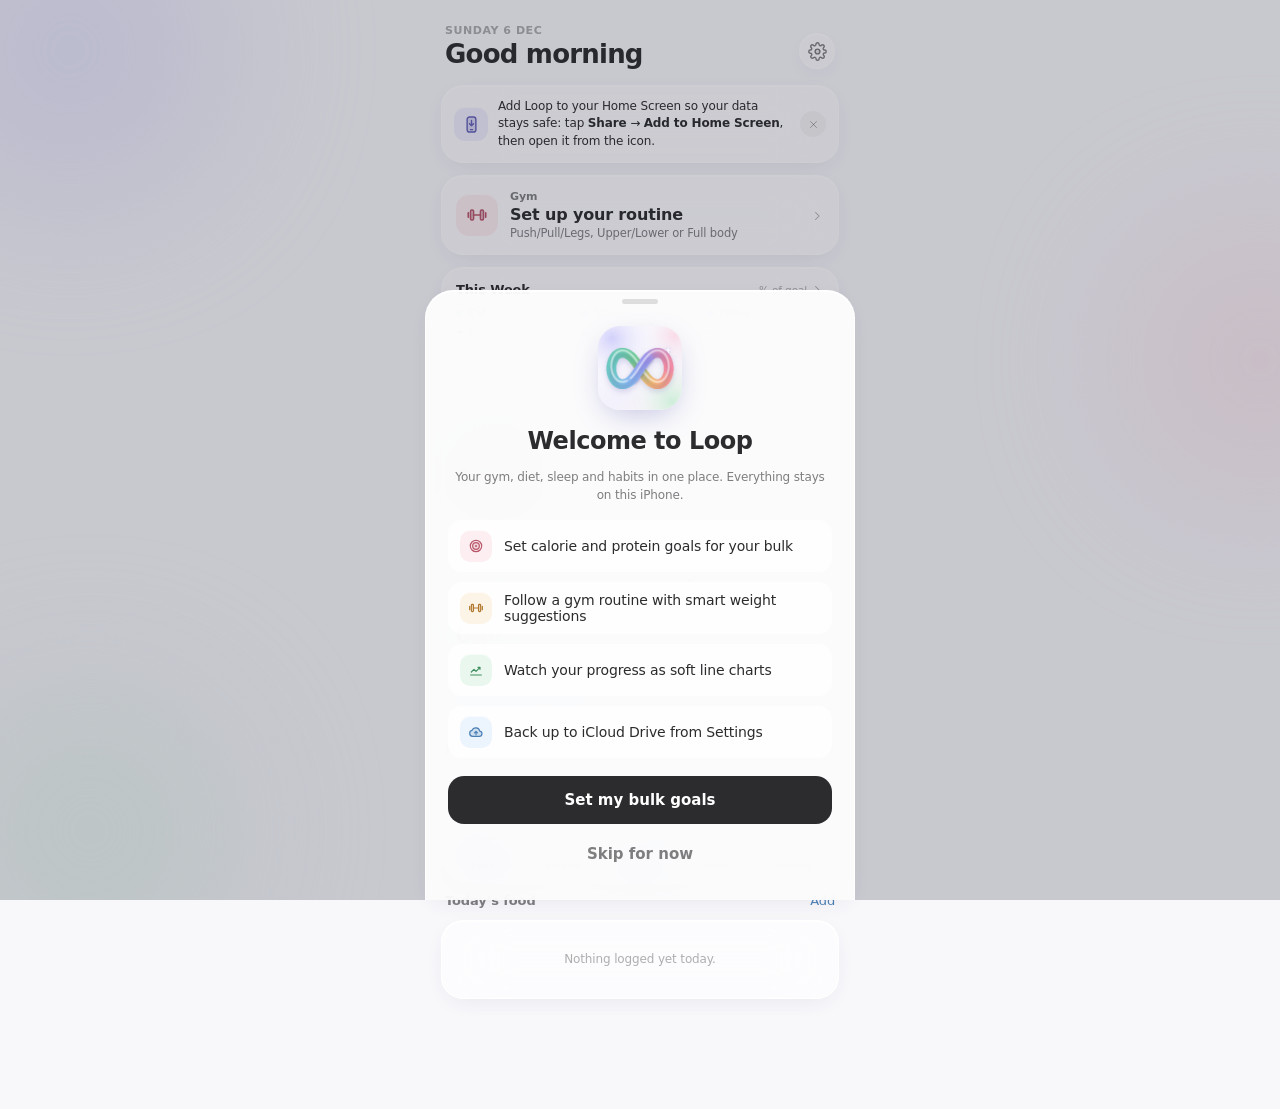
==== index.html @ 07fb5f95 "Loop v3: Ask assistant powered by Gemini - Centre tab opens Ask: chat that logs meals, water, sleep," ====
<!doctype html>
<html lang="en">
<head>
<meta charset="utf-8">
<meta name="viewport" content="width=device-width, initial-scale=1, viewport-fit=cover">
<meta name="theme-color" content="#f8f8fb">
<meta name="apple-mobile-web-app-capable" content="yes">
<meta name="mobile-web-app-capable" content="yes">
<meta name="apple-mobile-web-app-status-bar-style" content="default">
<meta name="apple-mobile-web-app-title" content="Loop">
<meta name="description" content="Loop: my personal life manager for diet, gym, sleep, uni, work and money.">
<link rel="manifest" href="manifest.webmanifest">
<link rel="apple-touch-icon" href="icons/apple-touch-icon.png">
<link rel="icon" type="image/png" href="icons/icon-192.png">
<link rel="stylesheet" href="css/app.css">
<title>Loop</title>
</head>
<body>
<div class="wallpaper"><div class="blob b1"></div><div class="blob b2"></div><div class="blob b3"></div></div>

<div class="topbar" id="topbar"><span id="topbar-title">Today</span></div>

<main id="main"></main>

<nav class="tabbar glass" aria-label="Tabs">
  <span class="tab-ind" id="tab-ind"></span>
  <button class="tab" data-act="nav" data-to="today"><i data-icon="grid"></i>Today</button>
  <button class="tab" data-act="nav" data-to="health"><i data-icon="heart"></i>Health</button>
  <button class="tab ask" data-act="nav" data-to="ask" aria-label="Ask Loop"><div class="orb"><i data-icon="sparkle"></i></div></button>
  <button class="tab" data-act="nav" data-to="plan"><i data-icon="calendar"></i>Plan</button>
  <button class="tab" data-act="nav" data-to="money"><i data-icon="wallet"></i>Money</button>
</nav>

<div id="sheet"></div>
<div id="toast" class="toast glass" role="status" aria-live="polite"></div>
<input type="file" id="restore-input" accept="application/json,.json" hidden>

<script type="module" src="js/app.js"></script>
</body>
</html>
---- css/app.css ----
/* Loop — soft pastel "Liquid Glass" style, iPhone-first. */
[hidden] { display: none !important; }
:root {
  --text: #2c2c2e;
  --text-2: rgba(44,44,46,.6);
  --text-3: rgba(44,44,46,.38);
  --glass: rgba(255,255,255,.62);
  --stroke: rgba(255,255,255,.85);
  --diet: #8fd3a8;   --diet-bg: #eaf7ef;   --diet-ink: #3f8f5e;
  --move: #f4a7b5;   --move-bg: #fdeef1;   --move-ink: #b9576b;
  --sleep: #b4b2ef;  --sleep-bg: #efeefc;  --sleep-ink: #6462b8;
  --school: #f7cd96; --school-bg: #fdf4e8; --school-ink: #b07a2e;
  --work: #a9cdf2;   --work-bg: #ecf4fd;   --work-ink: #4a7fb5;
  --money: #93d8d3;  --money-bg: #e8f7f6;  --money-ink: #2f8a83;
  --radius: 22px;
  color-scheme: light;
}
* { box-sizing: border-box; margin: 0; padding: 0; }
html { -webkit-text-size-adjust: 100%; }
body {
  font-family: -apple-system, BlinkMacSystemFont, "SF Pro Text", "Inter", system-ui, sans-serif;
  color: var(--text);
  background: #f8f8fb;
  -webkit-font-smoothing: antialiased;
  -webkit-tap-highlight-color: transparent;
  letter-spacing: -0.01em;
  font-size: 14px;
  min-height: 100dvh;
}
button { font: inherit; color: inherit; border: none; background: none; cursor: pointer; text-align: inherit; }
a { cursor: pointer; }

.wallpaper { position: fixed; inset: 0; z-index: -1; overflow: hidden; background: #f8f8fb; }
.blob { position: absolute; border-radius: 50%; filter: blur(70px); opacity: .55; }
.b1 { width: 320px; height: 320px; background: #dcdcfb; top: -110px; left: -90px; }
.b2 { width: 280px; height: 280px; background: #fbe1e7; top: 220px; right: -120px; }
.b3 { width: 300px; height: 300px; background: #dff3e6; bottom: -80px; left: -60px; }

.glass {
  position: relative;
  background: var(--glass);
  backdrop-filter: blur(30px) saturate(160%);
  -webkit-backdrop-filter: blur(30px) saturate(160%);
  border: 1px solid var(--stroke);
  border-radius: var(--radius);
  box-shadow: inset 0 1px 0 #fff, 0 6px 24px -10px rgba(60,60,100,.14);
}

.screen {
  max-width: 430px; margin: 0 auto;
  padding: calc(env(safe-area-inset-top) + 24px) 16px calc(env(safe-area-inset-bottom) + 110px);
  display: flex; flex-direction: column; gap: 12px;
}

/* Header */
header { display: flex; align-items: flex-end; justify-content: space-between; gap: 10px; padding: 0 4px 4px; }
.date { font-size: 11px; font-weight: 600; color: var(--text-3); text-transform: uppercase; letter-spacing: .05em; }
h1 { font-size: 26px; font-weight: 700; letter-spacing: -0.03em; margin-top: 2px; }
.hdr-right { display: flex; align-items: center; gap: 8px; }
.hdr-pill { font-size: 12px; font-weight: 600; padding: 6px 11px; border-radius: 999px; white-space: nowrap; }
.icon-btn { width: 36px; height: 36px; border-radius: 50%; display: grid; place-items: center; color: var(--text-2); }
.pill-btn { font-size: 12.5px; font-weight: 600; padding: 7px 13px; border-radius: 999px; background: var(--sleep-bg); color: var(--sleep-ink); white-space: nowrap; }

.card { padding: 14px; }
.head { display: flex; align-items: center; justify-content: space-between; margin-bottom: 10px; }
.title { display: flex; align-items: center; gap: 7px; font-weight: 600; font-size: 13px; }
.ico { width: 22px; height: 22px; border-radius: 7px; display: grid; place-items: center; font-size: 12px; flex: none; }
.big-ico { width: 30px; height: 30px; font-size: 16px; background: rgba(255,255,255,.7); border-radius: 10px; }
.chev { color: var(--text-3); font-size: 14px; }
.sub-note { font-size: 10.5px; color: var(--text-3); font-weight: 500; }
.section-label { font-size: 13px; font-weight: 600; color: var(--text-2); padding: 6px 4px 0; display: flex; justify-content: space-between; }
.section-label a { color: var(--work-ink); font-weight: 500; }
.section-label span { font-weight: 500; color: var(--text-3); }
.label-sm { font-size: 11px; font-weight: 600; color: var(--text-2); margin-bottom: 5px; }
.note { font-size: 12px; color: var(--text-2); line-height: 1.45; margin-bottom: 10px; }
.note.center { text-align: center; margin: 14px 0 0; }
.empty { text-align: center; color: var(--text-3); font-size: 12px; padding: 16px 8px; line-height: 1.4; }
.grow { flex: 1; min-width: 0; }

/* Banners */
.banner { display: flex; align-items: center; gap: 10px; padding: 12px; }
.banner p { flex: 1; font-size: 12px; line-height: 1.45; }
.spark-ico { width: 30px; height: 30px; border-radius: 10px; flex: none; display: grid; place-items: center; font-size: 15px; background: #fff; box-shadow: inset 0 0 0 1px rgba(0,0,0,.04); }

/* Stats + charts */
.stats { display: grid; grid-template-columns: repeat(3, 1fr); gap: 8px; }
.stat .l { display: flex; align-items: center; gap: 5px; font-size: 11px; color: var(--text-2); font-weight: 500; }
.stat .v { font-size: 15px; font-weight: 650; font-variant-numeric: tabular-nums; margin-top: 2px; white-space: nowrap; }
.stat .v span { font-size: 10px; color: var(--text-3); font-weight: 500; }
.dot { width: 7px; height: 7px; border-radius: 50%; display: inline-block; }
.chart-wrap { position: relative; height: 96px; margin-top: 12px; }
.chart-wrap svg { position: absolute; inset: 0; width: 100%; height: 100%; overflow: visible; }
.chart-wrap line, .chart-wrap path, .spark path { vector-effect: non-scaling-stroke; }
.grid-line { stroke: rgba(0,0,0,.05); stroke-width: 1; }
.goal-line { stroke: rgba(0,0,0,.2); stroke-width: 1.2; stroke-dasharray: 4 4; }
.ln { fill: none; stroke-width: 2.2; stroke-linecap: round; stroke-linejoin: round; }
.pt { position: absolute; width: 7px; height: 7px; border-radius: 50%; transform: translate(-50%, -50%); background: var(--c); box-shadow: 0 0 0 2px #fff; }
.pt.live { width: 9px; height: 9px; background: #fff; box-shadow: inset 0 0 0 2px var(--c), 0 0 0 2px #fff; }
.pt.live::after { content: ""; position: absolute; inset: -4px; border-radius: 50%; border: 2px solid var(--c); opacity: 0; animation: ping 2.4s ease-out infinite; }
.chart-days { display: flex; justify-content: space-between; padding: 5px 2px 0; font-size: 10px; font-weight: 600; color: var(--text-3); }
.chart-days span:last-child { color: var(--text); }
.spark { width: 100%; height: 30px; margin-top: 10px; display: block; overflow: visible; }
.spark-empty { height: 30px; margin-top: 10px; }

/* Widgets */
.grid { display: grid; grid-template-columns: 1fr 1fr; gap: 12px; }
.w { cursor: pointer; }
.w .big { font-size: 22px; font-weight: 700; letter-spacing: -0.03em; line-height: 1; white-space: nowrap; }
.w .big small { font-size: 11px; font-weight: 500; color: var(--text-3); margin-left: 3px; letter-spacing: 0; }
.w .sub { font-size: 11px; color: var(--text-2); margin-top: 5px; }
.track { height: 5px; border-radius: 3px; background: rgba(0,0,0,.05); overflow: hidden; margin-top: 10px; }
.fill { height: 100%; border-radius: 3px; transition: width .3s; }
.drops { display: flex; gap: 3px; margin-top: 10px; }
.drop { flex: 1; height: 16px; border-radius: 5px; background: rgba(0,0,0,.05); transition: background .25s, transform .15s; }
.drop.on { background: var(--work); }
.drop:active { transform: scaleY(.8); }
.water-ctrl { display: flex; gap: 6px; margin-top: 8px; }
.mini { flex: 1; height: 28px; border-radius: 10px; background: var(--work-bg); color: var(--work-ink); font-weight: 700; font-size: 16px; text-align: center; }
.mini:active, .habit:active .c, .btn:active, .quick-btn:active { transform: scale(.96); }

/* Lists */
.list { display: flex; flex-direction: column; }
.row { display: flex; align-items: center; gap: 10px; padding: 9px 2px; border-bottom: 1px solid rgba(0,0,0,.045); }
.row:last-child { border-bottom: none; padding-bottom: 2px; }
.row:first-child { padding-top: 2px; }
.time { width: 54px; flex: none; white-space: nowrap; font-size: 11px; font-weight: 600; color: var(--text-3); font-variant-numeric: tabular-nums; }
.bar { width: 3px; height: 28px; border-radius: 2px; flex: none; }
.row .t { font-size: 13px; font-weight: 600; overflow: hidden; text-overflow: ellipsis; white-space: nowrap; }
.row .d { font-size: 11px; color: var(--text-2); margin-top: 1px; }
.amt { font-size: 13px; font-weight: 650; font-variant-numeric: tabular-nums; white-space: nowrap; }
.x-btn { width: 26px; height: 26px; flex: none; border-radius: 50%; color: var(--text-3); display: grid; place-items: center; font-size: 12px; background: rgba(0,0,0,.035); }
.chips { display: flex; gap: 6px; flex-wrap: wrap; margin-top: 10px; }
.chip { font-size: 11px; font-weight: 600; padding: 4px 9px; border-radius: 999px; }

/* Habits */
.habits { display: flex; justify-content: space-between; flex-wrap: wrap; gap: 6px; }
.habit { display: flex; flex-direction: column; align-items: center; gap: 4px; font-size: 10px; font-weight: 500; color: var(--text-2); min-width: 56px; }
.habit .c { width: 46px; height: 46px; border-radius: 50%; display: grid; place-items: center; font-size: 19px; background: rgba(255,255,255,.7); box-shadow: inset 0 0 0 1px rgba(0,0,0,.05); transition: transform .15s; }
.habit.on .c { box-shadow: inset 0 0 0 2px var(--diet); background: var(--diet-bg); }
.habit .s { font-size: 10px; font-weight: 600; color: var(--move-ink); }

/* Health */
.money-top { display: flex; justify-content: space-between; align-items: flex-end; gap: 10px; }
.big-xl { font-size: 30px; font-weight: 700; letter-spacing: -0.035em; line-height: 1; }
.big-xl small { font-size: 12px; color: var(--text-3); font-weight: 500; letter-spacing: 0; margin-left: 4px; }
.seg { display: flex; gap: 4px; padding: 3px; border-radius: 12px; background: rgba(0,0,0,.04); }
.seg button { font-size: 12px; font-weight: 600; padding: 7px 10px; border-radius: 9px; color: var(--text-2); text-align: center; }
.seg button.on { background: #fff; color: var(--text); box-shadow: 0 1px 3px rgba(0,0,0,.08); }
.seg.wide button { flex: 1; }

.soon { text-align: center; padding: 34px 22px; }
.soon-e { font-size: 38px; margin-bottom: 12px; }
.soon p { font-size: 13px; color: var(--text-2); line-height: 1.5; }

/* Forms */
.field { display: flex; flex-direction: column; gap: 5px; margin-bottom: 12px; }
.field label { font-size: 12px; font-weight: 600; color: var(--text-2); }
.input-x {
  font: inherit; font-size: 16px; /* 16px stops iOS zooming into inputs */
  padding: 11px 13px; border-radius: 14px; width: 100%; min-width: 0;
  border: 1px solid rgba(0,0,0,.07); background: rgba(255,255,255,.92); color: var(--text); outline: none;
  -webkit-appearance: none; appearance: none;
}
.input-x:focus { border-color: var(--sleep); box-shadow: 0 0 0 3px var(--sleep-bg); }
.row2 { display: grid; grid-template-columns: 1fr 1fr; gap: 10px; }
.btn { display: flex; align-items: center; justify-content: center; height: 48px; border-radius: 16px; font-weight: 600; font-size: 15px; width: 100%; background: var(--text); color: #fff; transition: transform .12s; }
.btn.soft { background: var(--sleep-bg); color: var(--sleep-ink); }
.btn.danger { background: var(--move-bg); color: var(--move-ink); }
.add-habit { display: flex; gap: 8px; margin-top: 12px; align-items: center; }
.add-habit .emoji-in { width: 56px; flex: none; text-align: center; }

/* Bottom sheet */
.sheet-wrap { position: fixed; inset: 0; z-index: 50; display: flex; align-items: flex-end; justify-content: center; }
.sheet-bg { position: absolute; inset: 0; background: rgba(30,30,50,.22); animation: fade .25s ease; }
.closing .sheet-bg { animation: fade-out .24s ease forwards; }
.closing .sheet { animation: down .24s cubic-bezier(.4,0,1,1) forwards; }
.sheet {
  position: relative; width: 100%; max-width: 430px; max-height: 88dvh; overflow-y: auto;
  border-radius: 28px 28px 0 0; border-bottom: none;
  padding: 8px 18px calc(env(safe-area-inset-bottom) + 22px);
  background: rgba(255,255,255,.92);
  animation: up .42s cubic-bezier(.22,1.12,.36,1);
  transition: transform .3s cubic-bezier(.2,.8,.2,1);
  overscroll-behavior: contain;
}
.grabber { width: 36px; height: 5px; border-radius: 3px; background: rgba(0,0,0,.12); margin: 0 auto 14px; }
.sheet h2 { font-size: 20px; font-weight: 700; letter-spacing: -.02em; margin-bottom: 14px; display: flex; justify-content: space-between; align-items: center; }
.quick-grid { display: grid; grid-template-columns: 1fr 1fr; gap: 10px; }
.quick-btn { padding: 16px 14px; border-radius: 20px; display: flex; flex-direction: column; gap: 8px; font-weight: 600; font-size: 14px; transition: transform .12s; }
.quick-btn .e { font-size: 24px; }
.chips-recent { display: flex; flex-wrap: wrap; gap: 6px; margin-bottom: 14px; }
.chip-btn { padding: 7px 11px; border-radius: 999px; background: var(--diet-bg); color: var(--diet-ink); font-size: 12px; font-weight: 600; }
@keyframes up { from { transform: translateY(100%); } }
@keyframes down { to { transform: translateY(105%); } }
@keyframes fade { from { opacity: 0; } }
@keyframes fade-out { to { opacity: 0; } }

/* Toast */
.toast {
  position: fixed; left: 50%; top: calc(env(safe-area-inset-top) + 12px); z-index: 60;
  transform: translate(-50%, -120px); transition: transform .3s cubic-bezier(.2,.8,.2,1);
  padding: 10px 16px; border-radius: 999px; font-size: 13px; font-weight: 600; background: rgba(255,255,255,.92);
  white-space: nowrap; pointer-events: none;
}
.toast.show { transform: translate(-50%, 0); }
.toast { display: flex; align-items: center; gap: 12px; }
.toast.has-action { pointer-events: auto; padding-right: 6px; }
.toast-act { font-size: 13px; font-weight: 700; color: var(--sleep-ink); background: var(--sleep-bg); padding: 6px 12px; border-radius: 999px; }

/* Tab bar */
.tabbar {
  position: fixed; left: 50%; transform: translateX(-50%); bottom: max(16px, env(safe-area-inset-bottom));
  width: calc(100% - 32px); max-width: 398px; height: 60px; border-radius: 30px; z-index: 10;
  display: flex; justify-content: space-around; align-items: center; padding: 0 4px; background: rgba(255,255,255,.88);
}
.tab { display: flex; flex-direction: column; align-items: center; gap: 2px; font-size: 9.5px; font-weight: 600; color: var(--text-3); padding: 6px 10px; border-radius: 22px; min-width: 58px; }
.tab svg { width: 20px; height: 20px; }
.tab { position: relative; z-index: 1; transition: color .25s; }
.tab.active { color: var(--sleep-ink); }
.tab-ind {
  position: absolute; left: 0; top: 50%; height: 48px; margin-top: -24px; border-radius: 24px; background: var(--sleep-bg);
  transition: transform .45s cubic-bezier(.3,1.35,.5,1), width .3s, opacity .2s; opacity: 0; pointer-events: none;
  box-shadow: inset 0 1px 0 rgba(255,255,255,.9);
}
.tab.ask { padding: 0; min-width: 52px; }
.tab.ask:active .orb { transform: scale(.9) rotate(90deg); }
.tab.ask .orb {
  width: 44px; height: 44px; border-radius: 50%; display: grid; place-items: center; font-size: 22px; font-weight: 400; color: var(--sleep-ink);
  background: conic-gradient(from 200deg, #dcdcfb, #fbd5de, #d6f1e0, #d3e7fb, #dcdcfb);
  box-shadow: inset 0 1px 0 #fff, 0 4px 14px rgba(100,98,184,.25);
  transition: transform .3s cubic-bezier(.3,1.4,.5,1);
}

/* ---------- v1.1: polish ---------- */
.haptic { position: fixed; left: -100px; top: 0; opacity: 0; pointer-events: none; }
.streak { color: var(--move-ink); }
.tap { cursor: pointer; transition: transform .18s cubic-bezier(.3,1.4,.5,1); }
.tap:active { transform: scale(.98); }
.row.tap:active { transform: none; background: rgba(0,0,0,.025); border-radius: 10px; }

/* Compact title bar that fades in when the large title scrolls away */
.topbar {
  position: fixed; top: 0; left: 0; right: 0; z-index: 20; pointer-events: none;
  padding: calc(env(safe-area-inset-top) + 10px) 16px 10px; text-align: center;
  font-size: 15px; font-weight: 650; letter-spacing: -.01em;
  background: rgba(248,248,251,.72); backdrop-filter: blur(24px) saturate(180%); -webkit-backdrop-filter: blur(24px) saturate(180%);
  border-bottom: 1px solid rgba(0,0,0,.05);
  opacity: 0; transform: translateY(-6px); transition: opacity .25s, transform .25s;
}
.topbar.show { opacity: 1; transform: none; }

/* Screen enter: cards rise in one after another, charts draw, bars grow */
.enter .screen > * { animation: rise .55s cubic-bezier(.2,.9,.3,1) both; }
.enter .screen > *:nth-child(2) { animation-delay: .04s; }
.enter .screen > *:nth-child(3) { animation-delay: .08s; }
.enter .screen > *:nth-child(4) { animation-delay: .12s; }
.enter .screen > *:nth-child(5) { animation-delay: .16s; }
.enter .screen > *:nth-child(6) { animation-delay: .2s; }
.enter .screen > *:nth-child(n+7) { animation-delay: .24s; }
.enter .grid > * { animation: rise .55s cubic-bezier(.2,.9,.3,1) both; }
.enter .grid > *:nth-child(2) { animation-delay: .05s; }
.enter .grid > *:nth-child(3) { animation-delay: .1s; }
.enter .grid > *:nth-child(4) { animation-delay: .15s; }
.enter .chart-wrap svg, .enter .spark { animation: draw 1.1s cubic-bezier(.4,0,.2,1) .15s both; }
.enter .pt { animation: fade .4s ease 1s both; }
.enter .fill { animation: grow .9s cubic-bezier(.2,.9,.3,1) .2s both; transform-origin: left; }
@keyframes rise { from { opacity: 0; transform: translateY(14px) scale(.985); } }
@keyframes draw { from { clip-path: inset(0 100% 0 0); } to { clip-path: inset(0 0 0 0); } }
@keyframes grow { from { transform: scaleX(0); } }
@keyframes ping { 0% { opacity: .7; transform: scale(.6); } 80%, 100% { opacity: 0; transform: scale(1.8); } }

/* Feedback pop for the thing you just tapped */
.pop { animation: pop .45s cubic-bezier(.3,1.6,.5,1); }
.habit.pop .c { animation: pop .45s cubic-bezier(.3,1.6,.5,1); }
.habit.pop { animation: none; }
@keyframes pop { 0% { transform: scale(.82); } 60% { transform: scale(1.08); } 100% { transform: none; } }
.habit .c { transition: background .25s, box-shadow .25s, transform .15s; }

/* Health */
.macro-bars { display: flex; flex-direction: column; gap: 9px; margin-top: 14px; }
.macro { display: grid; grid-template-columns: 54px 1fr auto; gap: 10px; align-items: center; font-size: 12px; font-weight: 500; color: var(--text-2); }
.macro .track { margin: 0; height: 6px; }
.macro b { font-weight: 600; color: var(--text); font-variant-numeric: tabular-nums; font-size: 12px; }
.big-md { font-size: 22px; font-weight: 700; letter-spacing: -.03em; }
.seg.wide { position: relative; }

/* Forms & sheets */
.row3 { display: grid; grid-template-columns: repeat(3, 1fr); gap: 10px; }
.btn-row { display: flex; gap: 10px; }
.btn-row .btn.danger { width: auto; padding: 0 18px; flex: none; }
.btn.ghost { background: none; color: var(--text-2); margin-top: 6px; }
.calc-btn { margin-bottom: 14px; }
select.input-x {
  background-image: url("data:image/svg+xml,%3Csvg xmlns='http://www.w3.org/2000/svg' width='12' height='8' fill='none' stroke='%23888' stroke-width='1.8' stroke-linecap='round'%3E%3Cpath d='M1 1.5l5 5 5-5'/%3E%3C/svg%3E");
  background-repeat: no-repeat; background-position: right 14px center; padding-right: 36px;
}
.seg.radio { margin-bottom: 14px; }
.seg.radio label { flex: 1; text-align: center; font-size: 13px; font-weight: 600; padding: 8px; border-radius: 9px; color: var(--text-2); cursor: pointer; transition: background .2s, color .2s; }
.seg.radio input { display: none; }
.seg.radio label:has(input:checked) { background: #fff; color: var(--text); box-shadow: 0 1px 3px rgba(0,0,0,.08); }
.calc-result { display: grid; grid-template-columns: repeat(3, 1fr); gap: 8px; margin: 2px 0 14px; }
.calc-result div { padding: 10px; border-radius: 14px; background: var(--diet-bg); display: flex; flex-direction: column; gap: 3px; }
.calc-result div:nth-child(2) { background: var(--sleep-bg); }
.calc-result div:nth-child(3) { background: var(--move-bg); }
.calc-result span { font-size: 10.5px; font-weight: 600; color: var(--text-2); }
.calc-result b { font-size: 15px; font-weight: 700; font-variant-numeric: tabular-nums; }
.sleep-preview { text-align: center; font-size: 13px; font-weight: 600; color: var(--sleep-ink); margin: -2px 0 12px; min-height: 18px; }

.welcome { text-align: center; padding: 8px 4px 0; }
.welcome img { border-radius: 22px; box-shadow: 0 10px 30px -8px rgba(100,98,184,.4); animation: float 4s ease-in-out infinite; }
.welcome h2 { justify-content: center; margin: 14px 0 6px; font-size: 24px; }
.welcome-list { list-style: none; text-align: left; margin: 16px 0 18px; display: flex; flex-direction: column; gap: 10px; }
.welcome-list li { display: flex; align-items: center; gap: 12px; font-size: 14px; font-weight: 500; padding: 10px 12px; border-radius: 14px; background: rgba(255,255,255,.7); }
.welcome-list span { width: 30px; height: 30px; border-radius: 10px; display: grid; place-items: center; background: var(--sleep-bg); flex: none; }
@keyframes float { 50% { transform: translateY(-5px); } }
.center { text-align: center; }

.brand { display: flex; align-items: center; gap: 14px; }
.brand img { border-radius: 13px; box-shadow: 0 6px 16px -6px rgba(100,98,184,.4); }
.brand .t { font-size: 17px; font-weight: 700; }
.brand .d { font-size: 12px; color: var(--text-2); margin-top: 2px; }

@media (prefers-reduced-motion: reduce) {
  *, *::before, *::after { animation-duration: .01ms !important; animation-iteration-count: 1 !important; transition-duration: .01ms !important; }
}

/* ---------- v2: Loop icon set ---------- */
.i { width: 1.15em; height: 1.15em; flex: none; fill: none; stroke: currentColor; stroke-width: 1.8; stroke-linecap: round; stroke-linejoin: round; vertical-align: -0.2em; }
.i .d { fill: currentColor; stroke: none; opacity: .18; }
.i.up { transform: rotate(-90deg); }
.i.down { transform: rotate(90deg); }
.tile { width: 26px; height: 26px; border-radius: 8px; display: inline-grid; place-items: center; flex: none; box-shadow: inset 0 1px 0 rgba(255,255,255,.7); }
.tile .i { width: 16px; height: 16px; vertical-align: 0; }
.tile.lg { width: 42px; height: 42px; border-radius: 13px; }
.tile.lg .i { width: 22px; height: 22px; }
.tile.xl { width: 64px; height: 64px; border-radius: 20px; margin-bottom: 12px; }
.tile.xl .i { width: 32px; height: 32px; }
.banner .tile { width: 34px; height: 34px; border-radius: 11px; }
.banner .tile .i { width: 19px; height: 19px; }
.chev .i, .sub-note .i { width: 14px; height: 14px; }
.x-btn .i { width: 13px; height: 13px; }
.icon-btn .i { width: 19px; height: 19px; }
.pill-btn .i, .btn .i, .chip-btn .i { width: 1.1em; height: 1.1em; margin-right: 2px; }
.btn { gap: 6px; }
.streak { display: inline-flex; align-items: center; gap: 2px; }
.streak .i { width: 12px; height: 12px; }
.habit .c .i { width: 21px; height: 21px; color: var(--text-2); }
.habit.on .c .i { color: var(--diet-ink); }
.habit .s { display: inline-flex; align-items: center; gap: 1px; }
.habit .s .i { width: 10px; height: 10px; }
.quick-btn .i { width: 28px; height: 28px; }
.quick-btn span { color: var(--text); }
.toast-i { display: grid; place-items: center; color: var(--sleep-ink); }
.toast-i .i { width: 17px; height: 17px; }
.w .sub .i { width: 12px; height: 12px; }
.soon .tile { margin: 0 auto 14px; }
.welcome-list .tile { width: 32px; height: 32px; border-radius: 10px; }
.welcome-list span.tile { background: none; }
.sleep-preview .i { width: 14px; height: 14px; }

/* Habit icon picker */
.icon-pick { display: grid; grid-template-columns: repeat(10, 1fr); gap: 6px; margin: 4px 0 12px; }
.icon-pick input { display: none; }
.icon-pick span { aspect-ratio: 1; border-radius: 10px; display: grid; place-items: center; background: rgba(255,255,255,.75); color: var(--text-2); box-shadow: inset 0 0 0 1px rgba(0,0,0,.05); transition: background .2s, color .2s, transform .15s; cursor: pointer; }
.icon-pick span .i { width: 17px; height: 17px; }
.icon-pick input:checked + span { background: var(--diet-bg); color: var(--diet-ink); box-shadow: inset 0 0 0 2px var(--diet); transform: scale(1.06); }
.add-habit { display: block; margin-top: 14px; }
.add-row { display: flex; gap: 8px; align-items: center; }

/* ---------- v2: Gym ---------- */
body.fullscreen .tabbar { transform: translate(-50%, 140%); }
.tabbar { transition: transform .35s cubic-bezier(.2,.8,.2,1); }
body.fullscreen .screen { padding-bottom: calc(env(safe-area-inset-bottom) + 150px); }
.wk-card { display: flex; align-items: center; gap: 12px; }
.wk-card .t, .live-card .t { font-size: 16px; font-weight: 650; letter-spacing: -.01em; }
.wk-card .d { font-size: 11.5px; color: var(--text-2); margin-top: 2px; }
.wk-card .label-sm { margin-bottom: 2px; }
.pill-btn.strong { background: var(--text); color: #fff; display: inline-flex; align-items: center; gap: 4px; padding: 9px 14px; }
.pr-badge { display: inline-flex; align-items: center; gap: 3px; font-size: 10px; font-weight: 700; color: var(--school-ink); background: var(--school-bg); padding: 2px 7px; border-radius: 999px; vertical-align: 1px; }
.pr-badge .i { width: 11px; height: 11px; }
.pr-badge.big { width: 34px; height: 34px; padding: 0; justify-content: center; }
.pr-badge.big .i { width: 18px; height: 18px; }
.ex-chips { display: flex; flex-wrap: wrap; gap: 6px; margin: 10px 0 14px; }
.ex-chips span { font-size: 11.5px; font-weight: 500; padding: 5px 9px; border-radius: 10px; background: rgba(255,255,255,.7); color: var(--text-2); }
.ex-chips b { font-weight: 650; color: var(--text); margin-left: 2px; }
.day-pick { display: flex; flex-wrap: wrap; gap: 6px; margin-top: 10px; }
.chip-btn.soft { background: rgba(255,255,255,.75); color: var(--text-2); box-shadow: inset 0 0 0 1px rgba(0,0,0,.05); display: inline-flex; align-items: center; gap: 3px; }
.chip-btn.on { background: var(--sleep-bg); color: var(--sleep-ink); box-shadow: inset 0 0 0 2px var(--sleep); }
.stats.two { grid-template-columns: 1fr 1fr; }
.lift-spark { width: 64px; }
.lift-spark .spark { margin: 0; height: 24px; }
.tools { display: grid; grid-template-columns: repeat(3, 1fr); gap: 10px; }
.tool { display: flex; flex-direction: column; align-items: center; gap: 8px; padding: 14px 8px; font-size: 12px; font-weight: 600; border-radius: 20px; }
.tool .tile { width: 36px; height: 36px; border-radius: 11px; }
.tool .tile .i { width: 19px; height: 19px; }
.tpl-list { display: flex; flex-direction: column; gap: 10px; margin-bottom: 6px; }
.tpl { padding: 14px; border-radius: 18px; background: rgba(255,255,255,.75); box-shadow: inset 0 0 0 1px rgba(0,0,0,.04); }
.tpl .t { font-size: 15px; font-weight: 650; }
.tpl .d { font-size: 12px; color: var(--text-2); margin-top: 3px; line-height: 1.4; }
.tpl-days { display: flex; gap: 5px; flex-wrap: wrap; margin-top: 8px; }
.tpl-days span { font-size: 10.5px; font-weight: 600; padding: 3px 8px; border-radius: 999px; background: var(--move-bg); color: var(--move-ink); }

/* Workout session */
.wk-head h1 { font-size: 24px; }
.ex-card { padding: 14px 12px; }
.ex-head { display: flex; align-items: center; gap: 10px; }
.ex-head .t { font-size: 15px; font-weight: 650; }
.ex-head .d { font-size: 11px; color: var(--text-2); margin-top: 1px; }
.hint { display: flex; align-items: center; gap: 6px; font-size: 11.5px; font-weight: 500; color: var(--sleep-ink); background: var(--sleep-bg); padding: 7px 10px; border-radius: 11px; margin: 10px 0 8px; }
.hint .i { width: 14px; height: 14px; }
.hint.up { color: var(--diet-ink); background: var(--diet-bg); }
.sets { display: flex; flex-direction: column; gap: 5px; }
.set-row { display: grid; grid-template-columns: 26px 1fr 64px 54px 40px; gap: 6px; align-items: center; padding: 3px 2px; border-radius: 12px; transition: background .25s; }
.set-row.head { font-size: 10px; font-weight: 600; color: var(--text-3); text-transform: uppercase; letter-spacing: .04em; padding: 0 2px; }
.set-row.head span:nth-child(n+3) { text-align: center; }
.set-row .n { width: 24px; height: 24px; border-radius: 8px; display: grid; place-items: center; font-size: 12px; font-weight: 700; color: var(--text-2); background: rgba(0,0,0,.04); }
.set-row .prev { font-size: 11.5px; color: var(--text-3); font-variant-numeric: tabular-nums; white-space: nowrap; overflow: hidden; text-overflow: ellipsis; }
.set-in { font: inherit; font-size: 16px; font-weight: 600; text-align: center; padding: 8px 2px; width: 100%; min-width: 0; border-radius: 11px; border: 1px solid rgba(0,0,0,.06); background: rgba(255,255,255,.9); color: var(--text); outline: none; font-variant-numeric: tabular-nums; -webkit-appearance: none; }
.set-in::placeholder { color: rgba(44,44,46,.3); }
.set-in:focus { border-color: var(--move); box-shadow: 0 0 0 3px var(--move-bg); }
.set-check { width: 38px; height: 36px; border-radius: 11px; display: grid; place-items: center; background: rgba(0,0,0,.05); color: var(--text-3); transition: background .2s, color .2s, transform .15s; }
.set-check .i { width: 19px; height: 19px; stroke-width: 2.4; }
.set-check:active { transform: scale(.9); }
.set-row.done { background: var(--diet-bg); }
.set-row.done .set-check { background: var(--diet); color: #fff; }
.set-row.done .set-in { background: rgba(255,255,255,.6); border-color: transparent; }
.set-row.done .n { background: var(--diet); color: #fff; }
.ex-actions { display: flex; gap: 6px; margin-top: 10px; }
.wk-bar { position: fixed; left: 50%; transform: translateX(-50%); bottom: max(16px, env(safe-area-inset-bottom)); width: calc(100% - 32px); max-width: 398px; z-index: 12; display: flex; flex-direction: column; gap: 8px; }
.btn.finish { box-shadow: 0 10px 30px -10px rgba(0,0,0,.4); }
.rest { position: relative; overflow: hidden; display: flex; align-items: center; gap: 8px; padding: 8px 8px 8px 14px; border-radius: 20px; background: rgba(255,255,255,.9); animation: rise .35s cubic-bezier(.2,.9,.3,1); }
.rest .rest-fill { position: absolute; left: 0; top: 0; bottom: 0; width: var(--p); background: var(--sleep-bg); transition: width .5s linear; z-index: -1; }
.rest > .i { width: 18px; height: 18px; color: var(--sleep-ink); }
.rest b { flex: 1; font-size: 18px; font-weight: 700; font-variant-numeric: tabular-nums; color: var(--sleep-ink); }
.mini-pill { font-size: 12px; font-weight: 700; padding: 7px 10px; border-radius: 12px; background: rgba(255,255,255,.9); color: var(--text-2); box-shadow: inset 0 0 0 1px rgba(0,0,0,.05); }

/* Pickers & menus */
.search-box { position: relative; margin-bottom: 12px; }
.search-box > .i { position: absolute; left: 13px; top: 50%; transform: translateY(-50%); color: var(--text-3); }
.search-box input { padding-left: 38px; }
.pick-list { display: flex; flex-direction: column; gap: 12px; }
.pick-row { display: flex; align-items: center; gap: 8px; width: 100%; padding: 11px 4px; border-bottom: 1px solid rgba(0,0,0,.045); }
.pick-row .t { font-size: 14px; font-weight: 600; flex: 1; }
.pick-row .d { font-size: 11px; color: var(--text-3); }
.pick-row > .i { color: var(--sleep-ink); }
.custom-ex { margin-top: 16px; }
.custom-ex summary { font-size: 13px; font-weight: 600; color: var(--sleep-ink); cursor: pointer; padding: 8px 0 12px; }
.menu { display: flex; flex-direction: column; gap: 6px; }
.menu-row { display: flex; align-items: center; gap: 12px; padding: 14px; border-radius: 16px; background: rgba(255,255,255,.75); font-size: 14px; font-weight: 600; }
.menu-row .i { width: 19px; height: 19px; color: var(--text-2); }
.menu-row.danger { color: var(--move-ink); }
.menu-row.danger .i { color: var(--move-ink); }
.rest-opts { display: flex; flex-wrap: wrap; gap: 8px; }
.rest-opts .chip-btn { padding: 10px 16px; font-size: 14px; }
.done-hero { text-align: center; padding: 6px 0 16px; }
.done-hero .tile { margin: 0 auto 10px; }
.done-hero .t { font-size: 20px; font-weight: 700; letter-spacing: -.02em; }
.done-hero .d { font-size: 13px; color: var(--text-2); margin-top: 4px; }

/* Plates */
.plates-out { min-height: 120px; }
.bar-viz { display: flex; align-items: center; justify-content: center; gap: 3px; height: 110px; margin: 6px 0 4px; }
.bar-viz .sleeve { width: 70px; height: 10px; border-radius: 3px; background: linear-gradient(#e4e4ea, #c9c9d3); }
.bar-viz .collar { width: 8px; height: 22px; border-radius: 3px; background: #b9b9c4; }
.pl { width: 22px; height: var(--h); border-radius: 6px; display: grid; place-items: center; font-size: 9px; font-weight: 700; color: rgba(0,0,0,.55); writing-mode: vertical-rl; box-shadow: inset 0 1px 0 rgba(255,255,255,.6), 0 2px 6px rgba(0,0,0,.08); animation: rise .35s cubic-bezier(.2,.9,.3,1) both; }

/* Routine editor */
.day-head { display: flex; gap: 8px; align-items: center; margin-bottom: 8px; }
.day-name { font-weight: 650; }
.r-ex { align-items: flex-start; }
.r-nums { display: flex; align-items: center; gap: 4px; margin-top: 6px; font-size: 11px; color: var(--text-2); }
.r-num { font: inherit; font-size: 16px; width: 42px; text-align: center; padding: 5px 2px; border-radius: 9px; border: 1px solid rgba(0,0,0,.07); background: rgba(255,255,255,.9); color: var(--text); -webkit-appearance: none; }
.r-move { display: flex; gap: 4px; }
.add-ex { margin-top: 10px; }

/* Confetti */
.confetti { position: fixed; inset: 0; pointer-events: none; z-index: 70; overflow: hidden; }
.confetti i { position: absolute; top: -20px; border-radius: 3px; animation: fall 2.3s cubic-bezier(.2,.6,.4,1) forwards; }
@keyframes fall { to { transform: translate(var(--dx), 105vh) rotate(var(--r)); opacity: .9; } }
.tab.ask .orb .i { width: 22px; height: 22px; stroke-width: 2.2; }
.ln.dash { stroke-dasharray: 4 5; stroke-width: 1.4; opacity: .55; }

/* ---------- v4: Plan ---------- */
.week-strip { display: flex; align-items: center; gap: 4px; padding: 10px 6px; }
.week-strip .days { flex: 1; display: grid; grid-template-columns: repeat(7, 1fr); gap: 2px; }
.day { display: flex; flex-direction: column; align-items: center; gap: 3px; padding: 6px 0 5px; border-radius: 14px; transition: background .2s; }
.day span { font-size: 10px; font-weight: 600; color: var(--text-3); }
.day b { font-size: 16px; font-weight: 650; width: 30px; height: 30px; display: grid; place-items: center; border-radius: 50%; }
.day i { display: flex; gap: 2px; height: 5px; }
.day em { width: 5px; height: 5px; border-radius: 50%; }
.day.today b { color: var(--sleep-ink); }
.day.on b { background: var(--text); color: #fff; }
.tag { margin-left: auto; font-size: 10px; font-weight: 600; padding: 3px 8px; border-radius: 999px; white-space: nowrap; background: rgba(0,0,0,.05); color: var(--text-2); text-transform: capitalize; }
.tag.hot { background: var(--move-bg); color: var(--move-ink); }
.tag.st-paid { background: var(--diet-bg); color: var(--diet-ink); }
.tag.st-overdue { background: var(--move-bg); color: var(--move-ink); }
.tag.st-sent { background: var(--work-bg); color: var(--work-ink); }
.tag + .amt { margin-left: 8px; }
.late { color: var(--move-ink); font-weight: 600; }
.check { width: 24px; height: 24px; flex: none; border-radius: 50%; display: grid; place-items: center; border: 1.6px solid rgba(0,0,0,.18); color: transparent; transition: background .2s, border-color .2s; }
.check .i { width: 14px; height: 14px; stroke-width: 2.6; }
.check.on { background: var(--diet); border-color: var(--diet); color: #fff; }
.row.done .t { color: var(--text-3); text-decoration: line-through; font-weight: 500; }
.row .dot { flex: none; }
.quick-task { display: flex; flex-direction: column; gap: 8px; }
.quick-task-row { display: grid; grid-template-columns: 1fr 1fr auto; gap: 8px; }
.quick-task .pill-btn { padding: 0 14px; }
.color-pick { display: flex; gap: 10px; margin: 4px 0 14px; }
.color-pick input { display: none; }
.color-pick span { width: 30px; height: 30px; border-radius: 50%; display: block; box-shadow: inset 0 0 0 3px rgba(255,255,255,.8); cursor: pointer; transition: transform .15s; }
.color-pick input:checked + span { box-shadow: inset 0 0 0 3px #fff, 0 0 0 2px var(--text); transform: scale(1.08); }
.need { display: grid; grid-template-columns: 1fr 1fr; gap: 8px; }
.need div { padding: 10px; border-radius: 14px; background: var(--school-bg); display: flex; flex-direction: column; gap: 2px; }
.need span { font-size: 11px; font-weight: 600; color: var(--text-2); }
.need b { font-size: 15px; font-weight: 700; }
.need .yes { background: var(--diet-bg); }
.need .no { background: rgba(0,0,0,.04); }
.need .no b { color: var(--text-3); font-size: 13px; }
.switch-row { display: flex; align-items: center; gap: 8px; height: 46px; font-size: 14px; font-weight: 500; color: var(--text); }
.switch-row input { width: 20px; height: 20px; accent-color: var(--diet-ink); }
.tt-day + .tt-day { margin-top: 12px; }
.sub-note { display: inline-flex; align-items: center; gap: 3px; }
button.sub-note { color: var(--sleep-ink); font-weight: 600; }
.row .tile { width: 30px; height: 30px; border-radius: 9px; }
.row .tile .i { width: 17px; height: 17px; }
.btn:disabled { opacity: .45; }

/* ---------- v5: Money ---------- */
.month-nav { display: flex; align-items: center; justify-content: space-between; padding: 0 4px; }
.month-nav b { font-size: 14px; font-weight: 650; }
.month-nav .x-btn:disabled { opacity: .3; }
.flow { display: grid; grid-template-columns: repeat(3, 1fr); gap: 8px; margin-top: 12px; }
.flow > div { padding: 9px 10px; border-radius: 14px; }
.flow .k { font-size: 10.5px; font-weight: 600; }
.flow .n { font-size: 15px; font-weight: 650; margin-top: 2px; font-variant-numeric: tabular-nums; }
.legend-inline { display: flex; gap: 12px; margin-top: 8px; font-size: 10.5px; color: var(--text-2); font-weight: 500; }
.legend-inline span { display: flex; align-items: center; gap: 5px; }
.budget { display: flex; flex-direction: column; gap: 12px; }
.bud .top { display: flex; justify-content: space-between; align-items: center; font-size: 12.5px; font-weight: 600; }
.bud .top span:first-child { display: flex; align-items: center; gap: 8px; }
.bud .top span:last-child { font-weight: 500; color: var(--text-2); font-variant-numeric: tabular-nums; }
.bud .tile { width: 24px; height: 24px; border-radius: 8px; }
.bud .tile .i { width: 14px; height: 14px; }
.bud .track { margin-top: 7px; }
.amt.in { color: var(--diet-ink); }
.chips-filter { display: flex; gap: 6px; flex-wrap: wrap; }
.money-card { display: flex; align-items: center; gap: 12px; }
.money-card .t { font-size: 16px; font-weight: 650; }
.money-card .d { font-size: 11.5px; color: var(--text-2); margin-top: 2px; }
.mini-track { width: 8px; height: 42px; border-radius: 4px; background: rgba(0,0,0,.06); display: flex; align-items: flex-end; overflow: hidden; }
.mini-track i { width: 100%; background: var(--money); border-radius: 4px; }
.budget-grid { display: flex; flex-direction: column; gap: 8px; margin-bottom: 12px; }
.bud-in { display: grid; grid-template-columns: auto 1fr 96px; align-items: center; gap: 10px; font-size: 13px; font-weight: 600; }
.bud-in .input-x { text-align: right; padding: 8px 10px; }
.quick-amts { display: flex; gap: 6px; margin: -2px 0 14px; }
.goal-foot { display: flex; align-items: center; justify-content: space-between; gap: 10px; margin-top: 10px; }
.big-md small.muted { font-size: 12px; color: var(--text-3); font-weight: 500; letter-spacing: 0; }
.fx summary { font-size: 13px; font-weight: 600; color: var(--sleep-ink); cursor: pointer; padding: 2px 0 12px; }
.amount-in { font-size: 20px !important; font-weight: 650; }
.icon-pick.small { grid-template-columns: repeat(8, 1fr); }
form[data-form="txn"] .k-income, form[data-form="txn"] .k-transfer { display: none; }
form[data-form="txn"][data-kind="income"] .k-income, form[data-form="txn"][data-kind="transfer"] .k-transfer { display: flex; }
form[data-form="txn"][data-kind="income"] .k-expense, form[data-form="txn"][data-kind="transfer"] .k-expense, form[data-form="txn"][data-kind="transfer"] .k-not-transfer { display: none; }

/* ---------- v3: Ask ---------- */
.tab.ask.active .orb { box-shadow: inset 0 0 0 2px #fff, 0 0 0 2px var(--sleep), 0 4px 14px rgba(100,98,184,.3); }
.screen:has(.composer) { padding-bottom: calc(env(safe-area-inset-bottom) + 200px); }
.date .i { width: 12px; height: 12px; vertical-align: -1px; }
.chat { display: flex; flex-direction: column; gap: 10px; }
.day-sep { text-align: center; font-size: 10.5px; font-weight: 600; color: var(--text-3); margin-top: 4px; }
.msg-me { align-self: flex-end; max-width: 80%; padding: 9px 13px; border-radius: 18px 18px 6px 18px; background: #dcdcfb; font-size: 14px; line-height: 1.4; animation: rise .3s cubic-bezier(.2,.9,.3,1); white-space: pre-wrap; }
.photo-tag { display: inline-flex; align-items: center; gap: 4px; font-size: 11px; font-weight: 600; color: var(--sleep-ink); margin-right: 6px; }
.photo-tag .i { width: 13px; height: 13px; }
.msg-ai { align-self: flex-start; max-width: 90%; display: flex; gap: 8px; animation: rise .35s cubic-bezier(.2,.9,.3,1); }
.msg-ai > .tile { margin-top: 2px; }
.bubble { padding: 11px 13px; border-radius: 6px 18px 18px 18px; font-size: 14px; line-height: 1.45; min-width: 60px; }
.bubble p + .logged, .logged + .logged { margin-top: 8px; }
.bubble.err { background: var(--move-bg); }
.logged { display: flex; align-items: center; gap: 10px; padding: 9px 10px; border-radius: 14px; background: rgba(255,255,255,.85); box-shadow: inset 0 0 0 1px rgba(0,0,0,.04); }
.logged .t { font-size: 13px; font-weight: 650; }
.logged .d { font-size: 11px; color: var(--text-2); margin-top: 1px; }
.logged.undone { opacity: .5; }
.logged.undone .t { text-decoration: line-through; }
.undo { font-size: 11.5px; font-weight: 700; color: var(--text-3); padding: 5px 8px; border-radius: 9px; }
.undone-tag { font-size: 10.5px; font-weight: 600; color: var(--text-3); }
.typing { display: flex; gap: 4px; align-items: center; height: 40px; }
.typing i { width: 7px; height: 7px; border-radius: 50%; background: var(--sleep); animation: blink 1.2s infinite ease-in-out; }
.typing i:nth-child(2) { animation-delay: .15s; }
.typing i:nth-child(3) { animation-delay: .3s; }
@keyframes blink { 0%, 80%, 100% { opacity: .25; transform: translateY(0); } 40% { opacity: 1; transform: translateY(-3px); } }
.ask-hello { text-align: center; }
.ask-hello > .tile { margin: 6px auto 10px; }
.ask-hello .t { font-size: 19px; font-weight: 700; letter-spacing: -.02em; }
.ask-hello .note { margin: 6px 0 14px; }
.suggest { display: flex; flex-direction: column; gap: 8px; text-align: left; }
.sugg { display: flex; align-items: center; gap: 10px; padding: 10px 12px; border-radius: 14px; background: rgba(255,255,255,.75); font-size: 13px; font-weight: 500; box-shadow: inset 0 0 0 1px rgba(0,0,0,.04); }
.steps { text-align: left; margin: 0 0 14px 20px; font-size: 13px; line-height: 1.6; color: var(--text-2); }
.key-form { display: flex; flex-direction: column; gap: 8px; margin-bottom: 12px; }
.composer { position: fixed; left: 50%; transform: translateX(-50%); bottom: calc(max(16px, env(safe-area-inset-bottom)) + 70px); width: calc(100% - 32px); max-width: 398px; display: flex; flex-direction: column; gap: 8px; z-index: 9; }
.quick { display: flex; gap: 6px; overflow-x: auto; scrollbar-width: none; margin: 0 -16px; padding: 0 16px; }
.quick::-webkit-scrollbar { display: none; }
.qchip { flex: none; display: inline-flex; align-items: center; gap: 5px; font-size: 12px; font-weight: 600; padding: 7px 11px; border-radius: 999px; background: rgba(255,255,255,.9); color: var(--text-2); box-shadow: inset 0 0 0 1px rgba(0,0,0,.05), 0 2px 8px rgba(60,60,100,.06); }
.qchip .i { width: 14px; height: 14px; color: var(--sleep-ink); }
.input-bar { display: flex; align-items: center; gap: 4px; height: 50px; border-radius: 25px; padding: 0 5px 0 6px; background: rgba(255,255,255,.92); }
.input-bar input[name=q] { flex: 1; min-width: 0; border: none; outline: none; background: none; font: inherit; font-size: 16px; color: var(--text); padding: 0 6px; }
.cbtn { width: 38px; height: 38px; flex: none; border-radius: 50%; display: grid; place-items: center; color: var(--text-2); cursor: pointer; }
.cbtn .i { width: 20px; height: 20px; }
.cbtn.send { background: var(--text); color: #fff; }
.cbtn.send:disabled { opacity: .3; }
.cbtn.mic.on { background: var(--move-bg); color: var(--move-ink); animation: pulse 1.2s infinite; }
@keyframes pulse { 50% { box-shadow: 0 0 0 6px rgba(244,167,181,.25); } }
.photo-preview { display: flex; align-items: center; gap: 10px; padding: 6px 8px 6px 6px; border-radius: 16px; background: rgba(255,255,255,.92); font-size: 12px; font-weight: 500; color: var(--text-2); }
.photo-preview img { width: 40px; height: 40px; object-fit: cover; border-radius: 10px; }
.photo-preview span { flex: 1; }
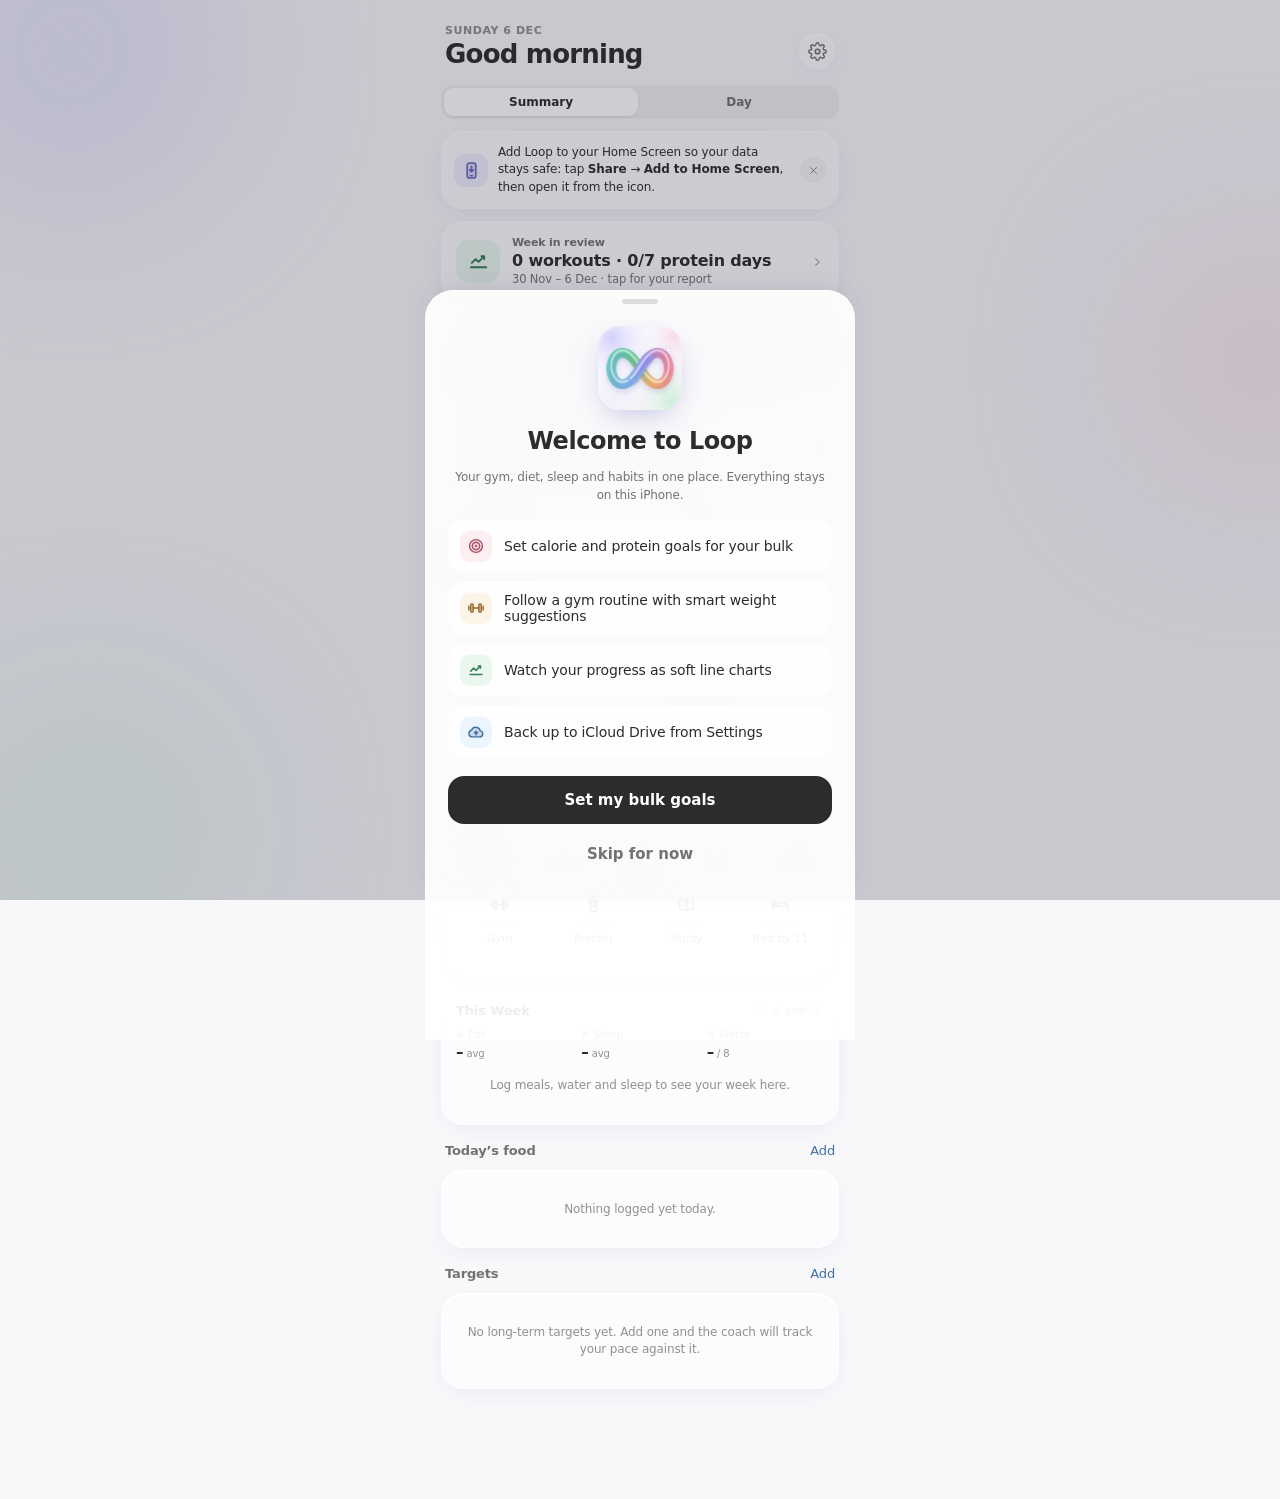
==== commit 88691e13: "Motion: bubbles, springs and bounce Soap bubbles float up behind the glass and the colour blobs drif" ====
--- a/index.html
+++ b/index.html
@@ -16,7 +16,18 @@
 <title>Loop</title>
 </head>
 <body>
-<div class="wallpaper"><div class="blob b1"></div><div class="blob b2"></div><div class="blob b3"></div></div>
+<div class="wallpaper"><div class="blob b1"></div><div class="blob b2"></div><div class="blob b3"></div>
+  <div class="bubbles" aria-hidden="true">
+    <i style="--x:6%;--s:34px;--d:21s;--w:-4s;--c:rgba(180,178,239,.5)"></i>
+    <i style="--x:22%;--s:14px;--d:16s;--w:-11s;--c:rgba(244,167,181,.55)"></i>
+    <i style="--x:38%;--s:24px;--d:24s;--w:-17s;--c:rgba(143,211,168,.5)"></i>
+    <i style="--x:55%;--s:12px;--d:15s;--w:-2s;--c:rgba(169,205,242,.6)"></i>
+    <i style="--x:68%;--s:40px;--d:27s;--w:-9s;--c:rgba(247,205,150,.45)"></i>
+    <i style="--x:82%;--s:18px;--d:18s;--w:-14s;--c:rgba(147,216,211,.55)"></i>
+    <i style="--x:92%;--s:26px;--d:22s;--w:-20s;--c:rgba(180,178,239,.5)"></i>
+    <i style="--x:47%;--s:10px;--d:13s;--w:-7s;--c:rgba(244,167,181,.55)"></i>
+  </div>
+</div>
 
 <div class="topbar" id="topbar"><span id="topbar-title">Today</span></div>
 
--- a/css/app.css
+++ b/css/app.css
@@ -2,21 +2,22 @@
 [hidden] { display: none !important; }
 :root {
   --text: #2c2c2e;
-  --text-2: rgba(44,44,46,.6);
-  --text-3: rgba(44,44,46,.38);
+  /* Secondary text and inks are tuned to WCAG AA (4.5:1) on their backgrounds; tertiary text to 3:1. */
+  --text-2: rgba(44,44,46,.66);
+  --text-3: rgba(44,44,46,.52);
   --glass: rgba(255,255,255,.62);
   --stroke: rgba(255,255,255,.85);
-  --diet: #8fd3a8;   --diet-bg: #eaf7ef;   --diet-ink: #3f8f5e;
-  --move: #f4a7b5;   --move-bg: #fdeef1;   --move-ink: #b9576b;
+  --diet: #8fd3a8;   --diet-bg: #eaf7ef;   --diet-ink: #367b51;
+  --move: #f4a7b5;   --move-bg: #fdeef1;   --move-ink: #aa5062;
   --sleep: #b4b2ef;  --sleep-bg: #efeefc;  --sleep-ink: #6462b8;
-  --school: #f7cd96; --school-bg: #fdf4e8; --school-ink: #b07a2e;
-  --work: #a9cdf2;   --work-bg: #ecf4fd;   --work-ink: #4a7fb5;
-  --money: #93d8d3;  --money-bg: #e8f7f6;  --money-ink: #2f8a83;
+  --school: #f7cd96; --school-bg: #fdf4e8; --school-ink: #946627;
+  --work: #a9cdf2;   --work-bg: #ecf4fd;   --work-ink: #4271a1;
+  --money: #93d8d3;  --money-bg: #e8f7f6;  --money-ink: #297973;
   --radius: 22px;
   color-scheme: light;
 }
 * { box-sizing: border-box; margin: 0; padding: 0; }
-html { -webkit-text-size-adjust: 100%; }
+html { -webkit-text-size-adjust: 100%; touch-action: manipulation; /* no double-tap zoom when tapping + quickly */ }
 body {
   font-family: -apple-system, BlinkMacSystemFont, "SF Pro Text", "Inter", system-ui, sans-serif;
   color: var(--text);
@@ -481,8 +482,20 @@
 .ln.dash { stroke-dasharray: 4 5; stroke-width: 1.4; opacity: .55; }
 
 /* ---------- v4: Plan ---------- */
-.week-strip { display: flex; align-items: center; gap: 4px; padding: 10px 6px; }
-.week-strip .days { flex: 1; display: grid; grid-template-columns: repeat(7, 1fr); gap: 2px; }
+/* Agenda calendar: a week strip that expands into a month grid. */
+.cal { display: flex; flex-direction: column; gap: 6px; padding: 10px 8px 8px; touch-action: pan-y; }
+.cal-top { display: flex; align-items: center; gap: 6px; padding: 0 2px; }
+.cal-title { display: flex; align-items: center; gap: 5px; margin-right: auto; padding: 3px 6px; border-radius: 11px; font-size: 15px; font-weight: 650; letter-spacing: -0.02em; transition: background .2s; }
+.cal-title:active { background: rgba(0,0,0,.05); }
+.cal-title span { font-weight: 500; color: var(--text-3); }
+.cal-title .i { width: 12px; height: 12px; color: var(--text-3); transform: rotate(90deg); transition: transform .25s; }
+.cal.month .cal-title .i { transform: rotate(-90deg); }
+.cal-nav { display: flex; align-items: center; gap: 5px; }
+.cal-today { font-size: 11px; font-weight: 600; padding: 5px 10px; border-radius: 999px; background: var(--sleep-bg); color: var(--sleep-ink); }
+.cal-jump { position: relative; overflow: hidden; cursor: pointer; }
+.cal-jump input { position: absolute; inset: 0; width: 100%; height: 100%; padding: 0; border: 0; opacity: 0; cursor: pointer; }
+.cal-dow, .cal-grid { display: grid; grid-template-columns: repeat(7, 1fr); gap: 2px; }
+.cal-dow span { text-align: center; font-size: 10px; font-weight: 600; color: var(--text-3); }
 .day { display: flex; flex-direction: column; align-items: center; gap: 3px; padding: 6px 0 5px; border-radius: 14px; transition: background .2s; }
 .day span { font-size: 10px; font-weight: 600; color: var(--text-3); }
 .day b { font-size: 16px; font-weight: 650; width: 30px; height: 30px; display: grid; place-items: center; border-radius: 50%; }
@@ -490,6 +503,9 @@
 .day em { width: 5px; height: 5px; border-radius: 50%; }
 .day.today b { color: var(--sleep-ink); }
 .day.on b { background: var(--text); color: #fff; }
+.cal.month .day { gap: 2px; padding: 3px 0 2px; }
+.cal.month .day b { font-size: 15px; }
+.day.off { opacity: .34; }
 .tag { margin-left: auto; font-size: 10px; font-weight: 600; padding: 3px 8px; border-radius: 999px; white-space: nowrap; background: rgba(0,0,0,.05); color: var(--text-2); text-transform: capitalize; }
 .tag.hot { background: var(--move-bg); color: var(--move-ink); }
 .tag.st-paid { background: var(--diet-bg); color: var(--diet-ink); }
@@ -612,3 +628,492 @@
 .photo-preview { display: flex; align-items: center; gap: 10px; padding: 6px 8px 6px 6px; border-radius: 16px; background: rgba(255,255,255,.92); font-size: 12px; font-weight: 500; color: var(--text-2); }
 .photo-preview img { width: 40px; height: 40px; object-fit: cover; border-radius: 10px; }
 .photo-preview span { flex: 1; }
+
+/* ---------- v6: Connections ---------- */
+.conn .row { padding: 10px 2px; }
+.conn .pill-btn { flex: none; }
+.steps code { font-size: 11.5px; background: rgba(0,0,0,.05); padding: 1px 5px; border-radius: 6px; word-break: break-all; color: var(--text); }
+.steps li { margin-bottom: 6px; }
+.copy { padding: 3px 8px !important; font-size: 10.5px !important; vertical-align: 1px; }
+.copy .i { width: 11px; height: 11px; }
+.csv-list { max-height: 46dvh; overflow-y: auto; margin: 0 -4px; padding: 0 4px; }
+.csv-list .row.off { opacity: .45; }
+.cat-sel { font: inherit; font-size: 11px; font-weight: 600; border: none; background: rgba(0,0,0,.05); border-radius: 7px; padding: 2px 4px; color: var(--text-2); max-width: 150px; }
+
+/* ---------- v7: Coaching ---------- */
+.brief { display: flex; gap: 10px; padding: 13px 14px; background: linear-gradient(135deg, rgba(253,244,232,.85), rgba(253,238,241,.75) 55%, rgba(239,238,252,.8)); }
+.brief .tile { margin-top: 2px; }
+.brief p { font-size: 12.5px; line-height: 1.5; }
+.brief b { font-weight: 650; }
+.meta { font-size: 10.5px; color: var(--text-3); font-weight: 600; margin-bottom: 3px; text-transform: uppercase; letter-spacing: .04em; display: flex; align-items: center; gap: 4px; }
+.meta .i { width: 11px; height: 11px; color: var(--sleep-ink); }
+button.streak { font: inherit; color: var(--move-ink); letter-spacing: inherit; text-transform: inherit; }
+.rv-chips { display: flex; flex-wrap: wrap; gap: 6px; }
+.rv { display: inline-flex; align-items: center; gap: 4px; font-size: 11.5px; font-weight: 600; padding: 5px 9px; border-radius: 999px; background: rgba(0,0,0,.04); color: var(--text-2); }
+.rv .i { width: 12px; height: 12px; }
+.rv.ok { background: var(--diet-bg); color: var(--diet-ink); }
+.ai-note { display: flex; gap: 10px; font-size: 13px; line-height: 1.5; margin: 12px 0 4px; padding: 10px 12px; border-radius: 14px; background: var(--sleep-bg); }
+.ai-note .tile { background: #fff !important; }
+.btn.small { height: 38px; font-size: 13px; margin-top: 8px; }
+.top3 { display: flex; flex-direction: column; gap: 7px; }
+.top3 .input-x { padding: 9px 12px; }
+.week-nav { display: flex; align-items: center; justify-content: space-between; margin: -4px 0 12px; }
+.week-nav b { font-size: 14px; }
+.week-nav .x-btn:disabled { opacity: .3; }
+.legend-inline { flex-wrap: wrap; }
+.badges { display: grid; grid-template-columns: repeat(3, 1fr); gap: 10px; }
+.badge { text-align: center; padding: 12px 6px; border-radius: 18px; background: rgba(255,255,255,.6); opacity: .55; filter: grayscale(.6); }
+.badge.on { opacity: 1; filter: none; background: rgba(255,255,255,.9); box-shadow: inset 0 0 0 1px rgba(0,0,0,.04); }
+.badge .tile { margin: 0 auto 8px; }
+.badge .t { font-size: 12px; font-weight: 650; }
+.badge .d { font-size: 10.5px; color: var(--text-2); margin-top: 2px; }
+.ex-chips span .i { width: 12px; height: 12px; color: var(--school-ink); }
+
+/* ---------- v4.1: consistent icon tiles ---------- */
+.tile { width: 32px; height: 32px; border-radius: 10px; }
+.tile .i { width: 18px; height: 18px; stroke-width: 1.9; }
+.title .tile { width: 28px; height: 28px; border-radius: 9px; }
+.title .tile .i { width: 16px; height: 16px; }
+.row .tile, .bud .tile { width: 34px; height: 34px; border-radius: 11px; }
+.row .tile .i, .bud .tile .i { width: 19px; height: 19px; }
+.tile.lg { width: 44px; height: 44px; border-radius: 14px; }
+.tile.lg .i { width: 23px; height: 23px; }
+.tile.xl { width: 64px; height: 64px; border-radius: 20px; }
+.tile.xl .i { width: 32px; height: 32px; }
+.msg-ai > .tile, .logged .tile, .ai-note .tile { width: 28px; height: 28px; border-radius: 9px; }
+.msg-ai > .tile .i, .logged .tile .i, .ai-note .tile .i { width: 16px; height: 16px; }
+.i { overflow: visible; }
+
+/* Budget rows: icon column, name + amount, bar aligned with the text */
+.budget { gap: 14px; }
+.bud { display: grid; grid-template-columns: 34px 1fr; gap: 12px; align-items: center; }
+.bud-main { min-width: 0; }
+.bud .top { font-size: 13.5px; }
+.bud .top .name { font-weight: 600; }
+.bud .top .nums { font-size: 12.5px; font-weight: 500; color: var(--text-3); }
+.bud .top .nums b { color: var(--text); font-weight: 650; }
+.bud .track { margin-top: 7px; height: 6px; }
+.bud .left { font-size: 11px; font-weight: 500; color: var(--text-3); margin-top: 4px; }
+
+/* ---------- v4.1: friendlier forms ---------- */
+.row2 > *, .row3 > * { min-width: 0; }
+.input-x[type="date"], .input-x[type="time"] { display: block; min-width: 0; width: 100%; min-height: 46px; text-align: left; }
+.input-x::-webkit-date-and-time-value { text-align: left; }
+.nice-form .field { margin-bottom: 16px; }
+.nice-form .field > label, .times-head > label { font-size: 12px; font-weight: 650; color: var(--text-2); letter-spacing: .01em; }
+.nice-form .seg.radio { margin-bottom: 16px; }
+
+/* Chips: tappable choices that replace selects */
+.pick { display: flex; flex-wrap: wrap; gap: 7px; }
+.pick[style*="--cols"] { display: grid; grid-template-columns: repeat(var(--cols), minmax(0, 1fr)); }
+.pk { position: relative; min-width: 0; }
+.pk > input { position: absolute; opacity: 0; pointer-events: none; width: 1px; height: 1px; }
+.pk > span { position: relative; display: flex; align-items: center; justify-content: center; gap: 6px; min-height: 42px; padding: 8px 13px; border-radius: 14px; background: rgba(255,255,255,.85); box-shadow: inset 0 0 0 1px rgba(0,0,0,.07); font-size: 13.5px; font-weight: 600; color: var(--text-2); cursor: pointer; transition: background .2s, color .2s, box-shadow .2s, transform .15s; }
+.pk > span em { font-style: normal; white-space: nowrap; overflow: hidden; text-overflow: ellipsis; }
+.pk > span .i { width: 18px; height: 18px; color: var(--pk, var(--sleep-ink)); flex: none; }
+.pk:active > span { transform: scale(.96); }
+.pk > input:checked + span { background: var(--pkb, var(--sleep-bg)); color: var(--pk, var(--sleep-ink)); box-shadow: inset 0 0 0 2px var(--pkc, var(--sleep)); }
+.pk > input:focus-visible + span { outline: 2px solid var(--sleep); outline-offset: 2px; }
+/* Grid chips (categories, areas, accounts): icon above label */
+.pick[style*="--cols"] .pk > span { flex-direction: column; gap: 5px; min-height: 64px; padding: 9px 4px 8px; font-size: 11.5px; line-height: 1.15; text-align: center; }
+.pick[style*="--cols"] .pk > span em { white-space: normal; display: -webkit-box; -webkit-line-clamp: 2; -webkit-box-orient: vertical; }
+.pick[style*="--cols"] .pk > span .i { width: 22px; height: 22px; }
+.pick[style*="--cols:5"] .pk > span { min-height: 42px; font-size: 12px; }
+.pick.days7 { display: grid; grid-template-columns: repeat(7, minmax(0, 1fr)); gap: 5px; }
+.pick.days7 .pk > span { padding: 8px 0; font-size: 12.5px; }
+.pick.scroll { flex-wrap: nowrap; overflow-x: auto; scrollbar-width: none; margin: 0 -14px; padding: 2px 14px; }
+.pick.scroll::-webkit-scrollbar { display: none; }
+.pick.scroll .pk > span { min-height: 36px; padding: 6px 11px; font-size: 12.5px; }
+.pick.scroll .pk > span .i { width: 15px; height: 15px; }
+
+/* Date chips with a native picker hidden under "Pick date" */
+.date-pick .pk-date > span { overflow: hidden; }
+.pk-date-in { position: absolute; inset: 0; width: 100%; height: 100%; opacity: 0; cursor: pointer; font-size: 16px; -webkit-appearance: none; appearance: none; }
+.date-pick .pk-date .i { width: 16px; height: 16px; }
+
+/* Switch */
+.toggle { display: inline-flex; align-items: center; gap: 9px; font-size: 14px; font-weight: 600; color: var(--text); cursor: pointer; min-height: 46px; }
+.toggle input { position: absolute; opacity: 0; pointer-events: none; }
+.toggle .sw { width: 46px; height: 28px; border-radius: 14px; background: rgba(0,0,0,.12); position: relative; transition: background .25s; flex: none; }
+.toggle .sw::after { content: ""; position: absolute; top: 3px; left: 3px; width: 22px; height: 22px; border-radius: 50%; background: #fff; box-shadow: 0 2px 6px rgba(0,0,0,.18); transition: transform .25s cubic-bezier(.3,1.4,.5,1); }
+.toggle input:checked + .sw { background: var(--diet); }
+.toggle input:checked + .sw::after { transform: translateX(18px); }
+.times-head { display: flex; align-items: center; justify-content: space-between; margin: -4px 0 2px; }
+.times-head .toggle { min-height: 36px; font-size: 13px; color: var(--text-2); }
+form:has(input[name="allDay"]:checked) .times { display: none; }
+
+/* Inputs with units */
+.suffix { position: relative; }
+.suffix .input-x { padding-right: 34px; }
+.suffix > span { position: absolute; right: 13px; top: 50%; transform: translateY(-50%); font-size: 14px; font-weight: 600; color: var(--text-3); pointer-events: none; }
+.suffix.prefix .input-x { padding-left: 38px; padding-right: 40px; }
+.suffix.prefix > span:first-child { left: 13px; right: auto; }
+.amount-box { display: flex; align-items: center; justify-content: center; gap: 6px; padding: 14px 16px; margin-bottom: 16px; border-radius: 20px; background: rgba(255,255,255,.9); box-shadow: inset 0 0 0 1px rgba(0,0,0,.06); }
+.amount-box:focus-within { box-shadow: inset 0 0 0 2px var(--sleep); }
+.amount-box span { font-size: 22px; font-weight: 600; color: var(--text-3); }
+.amount-box input { font: inherit; font-size: 34px; font-weight: 700; letter-spacing: -.03em; border: none; outline: none; background: none; color: var(--text); width: 7ch; min-width: 0; text-align: left; font-variant-numeric: tabular-nums; }
+.amount-box.small input { font-size: 26px; }
+.preview-pill { display: flex; align-items: center; justify-content: center; gap: 6px; margin: -4px 0 14px; padding: 10px; border-radius: 14px; background: var(--work-bg); color: var(--work-ink); font-size: 13px; font-weight: 500; }
+.preview-pill:empty { display: none; }
+.preview-pill .i { width: 16px; height: 16px; }
+.nice-form .fx { margin-bottom: 14px; }
+.nice-form .fx summary { padding-bottom: 10px; }
+.btn-row .btn.danger { min-width: 96px; }
+
+/* Quick task */
+.quick-task { gap: 10px; }
+.qt-row { display: flex; gap: 8px; }
+.qt-row .input-x { flex: 1; }
+.qt-add { width: 46px; height: 46px; flex: none; border-radius: 14px; background: var(--text); color: #fff; display: grid; place-items: center; }
+.qt-add .i { width: 20px; height: 20px; stroke-width: 2.4; }
+.quick-task .date-pick .pk > span { min-height: 36px; padding: 6px 11px; font-size: 12.5px; }
+.pick.scroll .pk { flex: none; }
+.pick.scroll .pk > span em { overflow: visible; }
+.date-pick { gap: 6px; }
+.date-pick .pk { flex: 1 1 auto; }
+.date-pick .pk > span { padding: 8px 10px; font-size: 13px; }
+.tag { text-transform: none; }
+.tag[class*="st-"] { text-transform: capitalize; }
+.check-box { display: flex; gap: 10px; align-items: flex-start; margin-top: 14px; padding: 12px 14px; border-radius: 16px; background: var(--sleep-bg); color: var(--text); font-size: 13px; line-height: 1.55; }
+.check-box > .i { width: 18px; height: 18px; flex: none; margin-top: 1px; color: var(--sleep-ink); }
+.check-box.ok { background: var(--diet-bg); }
+.check-box.ok > .i { color: var(--diet-ink); }
+.check-box.bad { background: var(--move-bg); }
+.check-box.bad > .i { color: var(--move-ink); }
+.check-box a { color: var(--sleep-ink); font-weight: 600; cursor: pointer; }
+a.btn { text-decoration: none; }
+
+/* v4.2 multiple jobs */
+.pick.icons .pk > span { min-height: 44px; padding: 8px 0; }
+.pick.icons .pk > span em { position: absolute; width: 1px; height: 1px; overflow: hidden; clip: rect(0 0 0 0); }
+.pick.icons .pk > span .i { width: 21px; height: 21px; }
+.pick.icons { gap: 5px; }
+.job-split { margin: 4px 0 6px; }
+
+/* ---------- v8 Day: one day, close up ---------- */
+.day-nav { display: flex; align-items: center; gap: 6px; }
+.day-nav .icon-btn:disabled { opacity: .3; }
+.day-top { display: flex; flex-wrap: wrap; gap: 6px; padding: 8px 4px 0; }
+.day-chip { display: inline-flex; align-items: center; gap: 5px; font-size: 11px; font-weight: 600; padding: 5px 10px; border-radius: 999px; background: var(--cb, rgba(0,0,0,.05)); color: var(--ci, var(--text-2)); white-space: nowrap; }
+.day-chip .i { width: 13px; height: 13px; }
+.day-chip.off { background: rgba(0,0,0,.04); color: var(--text-3); }
+
+.tl { position: relative; margin: 4px 0 12px; }
+.tl-h { position: absolute; left: 0; right: 0; }
+.tl-h::after { content: ''; position: absolute; left: 46px; right: 0; top: 0; border-top: 1px solid rgba(0,0,0,.05); }
+.tl-h span { position: absolute; left: 0; top: 1px; font-size: 10px; font-weight: 600; color: var(--text-3); }
+.tl-h.quiet::after { border-top-style: dashed; }
+.tl-rail { position: absolute; left: 50px; right: 112px; top: 0; bottom: 0; }
+.tl-side { position: absolute; right: 0; width: 106px; top: 0; bottom: 0; }
+
+.tl-block, .tl-dot { -webkit-user-select: none; user-select: none; -webkit-touch-callout: none; }
+.tl-block { position: absolute; border-radius: 11px; padding: 5px 7px; overflow: hidden; background: var(--cb); color: var(--ci); border-left: 3px solid var(--c); transition: box-shadow .18s, transform .18s; }
+.tl-b-i { position: absolute; right: 5px; top: 5px; opacity: .4; }
+.tl-b-i .i { width: 13px; height: 13px; }
+.tl-b-t { font-size: 11.5px; font-weight: 700; line-height: 1.25; padding-right: 15px; overflow: hidden; text-overflow: ellipsis; white-space: nowrap; }
+.tl-b-s { font-size: 10px; opacity: .74; line-height: 1.3; margin-top: 1px; overflow: hidden; }
+/* A plan is hatched while it still might happen, and left as an empty outline
+   once its hour has gone by — the gap is the point. */
+.tl-block.planned { background: repeating-linear-gradient(135deg, var(--cb), var(--cb) 5px, rgba(255,255,255,.6) 5px, rgba(255,255,255,.6) 10px); }
+.tl-block.ghost { background: none; border: 1px dashed var(--c); border-left-width: 3px; color: var(--text-3); }
+.tl-block.live { box-shadow: 0 0 0 2px var(--c); animation: tl-live 2.6s ease-in-out infinite; }
+@keyframes tl-live { 50% { box-shadow: 0 0 0 5px var(--cb); } }
+.tl-stop, .tl-tick { position: absolute; right: 4px; bottom: 4px; width: 22px; height: 22px; border-radius: 50%; display: grid; place-items: center; background: rgba(255,255,255,.9); color: var(--ci); box-shadow: 0 1px 3px rgba(0,0,0,.14); }
+.tl-stop .i, .tl-tick .i { width: 12px; height: 12px; }
+
+.tl-dot { position: absolute; left: 0; right: 0; height: 22px; display: flex; align-items: center; gap: 5px; padding: 0 8px; border-radius: 999px; background: var(--cb); color: var(--ci); font-size: 10.5px; font-weight: 700; }
+.tl-dot::before { content: ''; position: absolute; left: -8px; top: 50%; width: 8px; border-top: 1px solid var(--c); }
+.tl-d-i { flex: none; display: grid; place-items: center; }
+.tl-d-i .i { width: 12px; height: 12px; }
+.tl-d-t { overflow: hidden; text-overflow: ellipsis; white-space: nowrap; }
+
+.tl-block.dragging, .tl-dot.dragging { z-index: 8; overflow: visible; transform: scale(1.03); box-shadow: 0 10px 24px rgba(0,0,0,.18); }
+.tl-block.dragging::after, .tl-dot.dragging::after { content: attr(data-at); position: absolute; left: 50%; top: -10px; transform: translateX(-50%); font-size: 9.5px; font-weight: 700; padding: 2px 7px; border-radius: 999px; background: var(--text); color: #fff; white-space: nowrap; }
+
+.tl-now { position: absolute; left: 0; right: 0; z-index: 5; pointer-events: none; }
+.tl-now::after { content: ''; position: absolute; left: 46px; right: 0; top: 0; border-top: 1.5px solid var(--move); }
+.tl-now span { position: absolute; left: 0; top: -7px; font-size: 9.5px; font-weight: 700; padding: 1px 5px; border-radius: 999px; background: var(--move); color: #fff; }
+.tl-pin { position: absolute; left: 27px; width: 19px; height: 19px; border-radius: 50%; display: grid; place-items: center; z-index: 6; background: var(--sleep); color: #fff; box-shadow: 0 1px 4px rgba(0,0,0,.2); }
+.tl-pin .i { width: 11px; height: 11px; }
+
+.tl-feet { display: flex; flex-wrap: wrap; gap: 6px; margin-top: 2px; padding-top: 10px; border-top: 1px solid rgba(0,0,0,.05); }
+.day-note { font-size: 13px; line-height: 1.5; }
+.opt { font-weight: 500; color: var(--text-3); }
+.pill-btn.hot { background: var(--move-bg); color: var(--move-ink); }
+textarea.input-x { font: inherit; resize: vertical; line-height: 1.45; }
+
+/* ---------- v9 Targets and coach proposals ---------- */
+.track.tgt { margin-top: 6px; }
+.row .track.tgt { height: 4px; }
+.prop { padding: 10px 0; border-bottom: 1px solid rgba(0,0,0,.05); }
+.prop:last-child { border-bottom: none; padding-bottom: 0; }
+.prop:first-child { padding-top: 0; }
+.prop-h { display: flex; align-items: flex-start; gap: 10px; }
+.prop-h .t { font-size: 13px; font-weight: 600; line-height: 1.3; }
+.prop-h .d { font-size: 11.5px; color: var(--text-2); margin-top: 3px; line-height: 1.4; }
+.prop-btns { display: flex; gap: 8px; margin: 9px 0 0 40px; }
+.pill-btn.go { background: var(--diet-bg); color: var(--diet-ink); display: inline-flex; align-items: center; gap: 5px; }
+.pill-btn.go .i { width: 13px; height: 13px; }
+.trend { margin: 4px 0 0; padding-left: 16px; }
+.tag.plain { text-transform: none; }
+.trend li { font-size: 12px; color: var(--text-2); line-height: 1.5; margin-top: 3px; }
+
+/* ---------- v4.6: UX polish ---------- */
+/* Feel native: no text selection or callout on long-press, and every control responds to a press. */
+button, [data-act], .tab, .pk > span { -webkit-user-select: none; user-select: none; -webkit-touch-callout: none; }
+.pill-btn, .chip-btn, .x-btn, .icon-btn, .qchip, .cal-today, .toast-act, .undo, .cbtn, .set-check { transition: transform .15s, opacity .15s, background .2s; }
+.pill-btn:active, .chip-btn:active, .x-btn:active, .icon-btn:active, .qchip:active, .cal-today:active, .toast-act:active, .undo:active, .cbtn:active { transform: scale(.92); }
+.sugg:active, .menu-row:active, .pick-row:active, .tpl:active { transform: scale(.98); }
+.sugg, .menu-row, .pick-row { transition: transform .15s; }
+.section-label a:active, button.sub-note:active, .tab:active { opacity: .55; }
+
+/* Bigger tap areas without changing the look: small buttons reach ~44px, links get padding. */
+.x-btn { position: relative; }
+.x-btn::after { content: ""; position: absolute; inset: -9px; }
+.cal-nav .x-btn::after, .r-move .x-btn::after { inset: -9px -2px; } /* neighbours sit close; don't steal each other's taps */
+.section-label a { padding: 10px 6px; margin: -10px -6px; }
+button.sub-note { padding: 8px 6px; margin: -8px -6px; }
+.cal-today { padding: 7px 12px; }
+
+/* Water: drops and −/+ big enough to hit with a thumb */
+.drop { height: 20px; border-radius: 6px; }
+.mini { height: 36px; border-radius: 12px; }
+
+/* Habits line up in even columns however many there are */
+.habits { display: grid; grid-template-columns: repeat(auto-fit, minmax(58px, 1fr)); gap: 10px 6px; }
+.habit { min-width: 0; font-size: 11px; text-align: center; line-height: 1.2; }
+
+/* Slightly larger small print */
+.tab { font-size: 10px; }
+.sub-note { font-size: 11px; }
+.tag { font-size: 10.5px; }
+.tag.ok { background: var(--diet-bg); color: var(--diet-ink); }
+
+/* Keyboard focus is visible (inputs keep their own focus ring) */
+:focus-visible { outline: 2px solid var(--sleep-ink); outline-offset: 2px; border-radius: 10px; }
+.input-x:focus-visible, .set-in:focus-visible, .r-num:focus-visible, .input-bar input:focus-visible, .amount-box input:focus-visible { outline: none; }
+
+/* The page behind an open sheet stays put */
+body.sheet-open { overflow: hidden; }
+
+/* Long toasts shorten instead of running off the screen */
+.toast { max-width: calc(100% - 32px); }
+.toast-msg { min-width: 0; overflow: hidden; text-overflow: ellipsis; }
+.toast-i, .toast-act { flex: none; }
+
+/* Ask: Send looks idle until there's something to send */
+.composer:not(:has(.photo-preview)) .input-bar:has(#ask-q:placeholder-shown) .cbtn.send { opacity: .3; }
+
+/* ---------- v4.7: Motion — bubbles, springs and bounce ---------- */
+/* Spring curves, sampled from a damped spring. Older iPhones without linear()
+   easing get a cubic-bezier that overshoots once. js/fx.js reads these too. */
+:root {
+  --spring-soft: cubic-bezier(.25,1.3,.5,1);  /* settles with a small overshoot: sheets, toasts, pills */
+  --spring: cubic-bezier(.3,1.6,.5,1);        /* a confident overshoot: things popping in */
+  --jelly: cubic-bezier(.3,1.9,.45,1);        /* wobbles a few times: release after a press */
+  --bounce: cubic-bezier(.3,1.5,.5,1);        /* a ball landing: toasts dropping in */
+}
+@supports (transition-timing-function: linear(0, 1)) {
+  :root {
+    --spring-soft: linear(0, 0.065, 0.218, 0.405, 0.592, 0.757, 0.887, 0.98, 1.04, 1.072, 1.083, 1.08, 1.068, 1.053, 1.037, 1.023, 1.011, 1.003, 0.997, 0.994, 0.993, 0.993, 0.994, 0.995, 0.997, 0.998, 1);
+    --spring: linear(0, 0.076, 0.263, 0.5, 0.739, 0.946, 1.099, 1.193, 1.231, 1.225, 1.189, 1.136, 1.079, 1.027, 0.987, 0.961, 0.948, 0.946, 0.953, 0.964, 0.977, 0.99, 1, 1.008, 1.012, 1.013, 1.012, 1.009, 1.006, 1.003, 1.001, 0.999, 1);
+    --jelly: linear(0, 0.095, 0.332, 0.632, 0.928, 1.165, 1.315, 1.371, 1.347, 1.265, 1.155, 1.043, 0.951, 0.889, 0.863, 0.868, 0.895, 0.935, 0.978, 1.014, 1.038, 1.05, 1.05, 1.041, 1.027, 1.011, 0.997, 0.987, 0.982, 0.981, 0.984, 0.989, 0.995, 1, 1.004, 1.007, 1.007, 1.006, 1.004, 1.002, 1);
+    --bounce: linear(0, 0.005, 0.019, 0.043, 0.076, 0.118, 0.17, 0.232, 0.303, 0.383, 0.473, 0.572, 0.681, 0.799, 0.926, 0.97, 0.91, 0.86, 0.819, 0.788, 0.766, 0.753, 0.75, 0.757, 0.772, 0.798, 0.833, 0.877, 0.931, 0.994, 0.973, 0.952, 0.94, 0.938, 0.945, 0.962, 0.988, 0.991, 0.985, 0.988, 1);
+  }
+}
+
+/* Wallpaper: the colour blobs drift like a lava lamp and soap bubbles float up
+   behind the glass. Transform and opacity only, so it stays on the GPU. */
+.blob { will-change: transform; }
+.b1 { animation: drift-a 26s ease-in-out infinite alternate; }
+.b2 { animation: drift-b 31s ease-in-out infinite alternate; }
+.b3 { animation: drift-c 23s ease-in-out infinite alternate; }
+@keyframes drift-a { 50% { transform: translate(70px, 90px) scale(1.12); } 100% { transform: translate(20px, 160px) scale(.95); } }
+@keyframes drift-b { 50% { transform: translate(-80px, 60px) scale(.9); } 100% { transform: translate(-30px, -70px) scale(1.15); } }
+@keyframes drift-c { 50% { transform: translate(90px, -60px) scale(1.1); } 100% { transform: translate(140px, -10px) scale(.92); } }
+
+.bubbles { position: absolute; inset: 0; }
+.bubbles i {
+  position: absolute; bottom: -70px; left: var(--x); width: var(--s); height: var(--s); border-radius: 50%;
+  background:
+    radial-gradient(circle at 30% 27%, rgba(255,255,255,.95) 0 9%, rgba(255,255,255,0) 24%),
+    radial-gradient(circle at 50% 50%, rgba(255,255,255,.08) 45%, var(--c) 100%);
+  box-shadow: inset 0 0 0 1px rgba(255,255,255,.75), 0 0 0 .5px var(--c);
+  opacity: 0; will-change: transform, opacity;
+  animation: float-up var(--d) linear var(--w) infinite, sway calc(var(--d) / 4) ease-in-out var(--w) infinite alternate;
+}
+@keyframes float-up {
+  0% { translate: 0 0; opacity: 0; }
+  8% { opacity: .9; }
+  85% { opacity: .75; }
+  100% { translate: 0 calc(-100vh - 140px); opacity: 0; }
+}
+@keyframes sway { from { transform: translateX(-14px) scale(1, 1); } to { transform: translateX(14px) scale(1.06, .95); } }
+body.sheet-open .wallpaper * { animation-play-state: paused; }
+/* A workout keeps the screen on for an hour; the bubbles step aside to save battery. */
+.bubbles { transition: opacity .6s; }
+body.fullscreen .bubbles { opacity: 0; }
+body.fullscreen .bubbles i { animation-play-state: paused; }
+
+/* Press: squash fast, then spring back with a wobble on release. */
+.tap, .btn, .pill-btn, .chip-btn, .x-btn, .icon-btn, .qchip, .mini, .quick-btn, .sugg, .menu-row, .pick-row, .tpl, .tool,
+.cbtn, .set-check, .check, .cal-today, .toast-act, .undo, .qt-add, .pk > span, .habit .c, .drop, .day b, .seg button {
+  transition: transform .7s var(--jelly), background .2s, color .2s, box-shadow .25s, opacity .15s, border-color .2s;
+}
+.tap:active, .btn:active, .pill-btn:active, .chip-btn:active, .x-btn:active, .icon-btn:active, .qchip:active, .mini:active, .quick-btn:active,
+.sugg:active, .menu-row:active, .pick-row:active, .tpl:active, .tool:active, .cbtn:active, .set-check:active, .check:active, .cal-today:active,
+.toast-act:active, .undo:active, .qt-add:active, .pk:active > span, .habit:active .c, .drop:active, .day:active b, .seg button:active {
+  transition: transform .12s cubic-bezier(.3,.7,.4,1), background .2s, color .2s, box-shadow .25s, opacity .15s, border-color .2s;
+}
+.tap:active { transform: scale(.97); }
+.row.tap:active { transform: none; }
+.btn:active, .quick-btn:active, .tool:active { transform: scale(.94); }
+.habit:active .c { transform: scale(1.1, .84); }
+.drop:active { transform: scale(1.12, .7); }
+.check:active, .set-check:active { transform: scale(.84); }
+.day:active b, .seg button:active { transform: scale(.9); }
+.drop { transform-origin: 50% 100%; } /* glasses fill and squash from the bottom */
+[data-pulse] { transform-origin: 0 70%; } /* numbers wobble from where the text starts */
+
+/* The switch thumb stretches while you hold it, like iOS. */
+.toggle .sw::after { transition: transform .55s var(--spring), width .35s var(--spring); }
+.toggle:active .sw::after { width: 28px; }
+.toggle:active input:checked + .sw::after { transform: translateX(12px); }
+
+/* Screens: cards bounce up one after another, widgets and habits pop like bubbles. */
+.enter .screen > * { animation: spring-rise .85s var(--spring-soft) both; }
+.enter .screen > *:nth-child(2) { animation-delay: .05s; }
+.enter .screen > *:nth-child(3) { animation-delay: .1s; }
+.enter .screen > *:nth-child(4) { animation-delay: .15s; }
+.enter .screen > *:nth-child(5) { animation-delay: .2s; }
+.enter .screen > *:nth-child(6) { animation-delay: .25s; }
+.enter .screen > *:nth-child(n+7) { animation-delay: .3s; }
+.enter .grid > * { animation: bubble-in .8s var(--spring) both; }
+.enter .grid > *:nth-child(1) { animation-delay: .12s; }
+.enter .grid > *:nth-child(2) { animation-delay: .18s; }
+.enter .grid > *:nth-child(3) { animation-delay: .24s; }
+.enter .grid > *:nth-child(4) { animation-delay: .3s; }
+.enter .habits > * .c { animation: bubble-in .75s var(--spring) both; animation-delay: calc(.25s + var(--i, 0) * .05s); }
+.enter .habits > :nth-child(2) { --i: 1; } .enter .habits > :nth-child(3) { --i: 2; } .enter .habits > :nth-child(4) { --i: 3; }
+.enter .habits > :nth-child(5) { --i: 4; } .enter .habits > :nth-child(6) { --i: 5; } .enter .habits > :nth-child(7) { --i: 6; }
+.enter .habits > :nth-child(n+8) { --i: 7; }
+.enter .title .tile, .enter .banner > .tile, .enter .wk-card > .tile { animation: tile-pop .9s var(--jelly) .2s both; }
+.enter .fill { animation: grow 1.2s var(--spring) .3s both; }
+.enter .pt { animation: pt-pop .7s var(--spring) 1s both; }
+.enter .drops .drop.on { animation: drop-fill .7s var(--spring) .3s both; }
+.enter .suggest > * { animation: spring-rise .8s var(--spring-soft) both; animation-delay: calc(.15s + var(--i, 0) * .05s); }
+.enter .suggest > :nth-child(2) { --i: 1; } .enter .suggest > :nth-child(3) { --i: 2; } .enter .suggest > :nth-child(4) { --i: 3; }
+.enter .suggest > :nth-child(5) { --i: 4; } .enter .suggest > :nth-child(6) { --i: 5; }
+@keyframes spring-rise { from { opacity: 0; translate: 0 28px; scale: .95; } }
+@keyframes bubble-in { from { opacity: 0; scale: .6; } 40% { opacity: 1; } }
+@keyframes tile-pop { from { scale: .4; rotate: -18deg; } }
+@keyframes pt-pop { from { transform: translate(-50%, -50%) scale(0); } }
+@keyframes drop-fill { from { scale: .7 .15; } }
+
+/* The thing you just tapped wobbles like jelly (ui.pulse). */
+.pop { animation: jelly .75s ease-out; }
+.habit.pop { animation: none; }
+.habit.pop .c { animation: jelly .75s ease-out; }
+.drop.pop { animation: drop-fill .7s var(--spring); }
+.set-check.pop, .check.pop { animation: jelly .7s ease-out; }
+.set-check.pop .i, .check.pop .i { animation: tick-in .55s var(--spring) .05s both; }
+.day b.pop { animation: jelly .7s ease-out; }
+@keyframes jelly {
+  0% { scale: .82; }
+  28% { scale: 1.16 .86; }
+  46% { scale: .9 1.1; }
+  62% { scale: 1.05 .96; }
+  78% { scale: .98 1.02; }
+  100% { scale: 1; }
+}
+@keyframes tick-in { from { scale: 0; rotate: -30deg; } }
+
+/* Sheets spring up and their contents bounce in once, on opening. */
+.sheet {
+  animation: up .7s var(--spring-soft);
+  transition: transform .6s var(--spring-soft);
+  /* A strip of sheet below the bottom edge, so the overshoot never shows a gap. */
+  box-shadow: inset 0 1px 0 #fff, 0 -8px 30px -14px rgba(60,60,100,.2), 0 140px 0 0 rgba(255,255,255,.92);
+}
+.sheet-bg { animation: fade .3s ease; }
+.fresh .sheet > :not(.grabber, form), .fresh .sheet > form > * { animation: spring-rise .7s var(--spring-soft) both; animation-delay: calc(.08s + var(--i, 0) * .04s); }
+.fresh .sheet > :nth-child(3), .fresh .sheet > form > :nth-child(2) { --i: 1; }
+.fresh .sheet > :nth-child(4), .fresh .sheet > form > :nth-child(3) { --i: 2; }
+.fresh .sheet > :nth-child(5), .fresh .sheet > form > :nth-child(4) { --i: 3; }
+.fresh .sheet > :nth-child(n+6), .fresh .sheet > form > :nth-child(n+5) { --i: 4; }
+.fresh .quick-grid > * { animation: bubble-in .7s var(--spring) both; animation-delay: calc(.12s + var(--i, 0) * .045s); }
+.fresh .quick-grid > :nth-child(2) { --i: 1; } .fresh .quick-grid > :nth-child(3) { --i: 2; } .fresh .quick-grid > :nth-child(4) { --i: 3; }
+.fresh .quick-grid > :nth-child(5) { --i: 4; } .fresh .quick-grid > :nth-child(6) { --i: 5; } .fresh .quick-grid > :nth-child(n+7) { --i: 6; }
+.fresh .done-hero .tile, .fresh .welcome-list .tile { animation: tile-pop .9s var(--jelly) .25s both; }
+
+/* Toasts drop in from the top and bounce as they land; the icon pops. */
+.toast { transition: transform .38s cubic-bezier(.5,0,.75,0); }
+.toast.show { transition: transform .8s var(--bounce); }
+.toast.show .toast-i { animation: jelly .7s ease-out .3s both; }
+
+/* Tab bar: the active icon hops, the Ask orb is a slowly turning, breathing drop. */
+.tab-ind { transition: opacity .2s; }
+.tab svg { transform-origin: 50% 100%; }
+.tab.active:not(.ask) svg { animation: hop .75s ease-out; }
+@keyframes hop {
+  0% { transform: none; }
+  22% { transform: translateY(1px) scale(1.18, .8); }
+  45% { transform: translateY(-7px) scale(.9, 1.12); }
+  68% { transform: translateY(0) scale(1.1, .9); }
+  84% { transform: translateY(-1px) scale(.97, 1.03); }
+  100% { transform: none; }
+}
+.tab.ask .orb { position: relative; isolation: isolate; overflow: hidden; background: #e9e8fb; animation: orb-wobble 6s ease-in-out infinite, orb-breathe 3.2s ease-in-out infinite; }
+.tab.ask .orb::before { content: ""; position: absolute; inset: -30%; z-index: -1; background: conic-gradient(from 200deg, #dcdcfb, #fbd5de, #d6f1e0, #d3e7fb, #dcdcfb); animation: spin 9s linear infinite; }
+/* The gloss and the inner ring sit on ::after: the turning gradient would paint over the orb's own inset shadow. */
+.tab.ask .orb::after { content: ""; position: absolute; inset: 0; border-radius: inherit; z-index: -1; background: radial-gradient(circle at 32% 26%, rgba(255,255,255,.85) 0 10%, rgba(255,255,255,0) 34%); box-shadow: inset 0 1px 0 #fff; }
+.tab.ask.active .orb::after { box-shadow: inset 0 0 0 2px #fff; }
+.tab.ask.active .orb .i { animation: hop .75s ease-out; }
+@keyframes spin { to { transform: rotate(360deg); } }
+@keyframes orb-breathe { 50% { scale: 1.06; } }
+@keyframes orb-wobble {
+  0%, 100% { border-radius: 50%; }
+  25% { border-radius: 54% 46% 50% 50% / 48% 54% 46% 52%; }
+  50% { border-radius: 47% 53% 52% 48% / 53% 47% 53% 47%; }
+  75% { border-radius: 52% 48% 46% 54% / 50% 52% 48% 50%; }
+}
+.cbtn.mic.on { animation: mic-bubble 1.3s ease-out infinite; }
+@keyframes mic-bubble { 0% { box-shadow: 0 0 0 0 rgba(244,167,181,.55); } 100% { box-shadow: 0 0 0 12px rgba(244,167,181,0); } }
+
+/* Ask: new messages inflate from their tail like bubbles; the typing dots bounce. */
+.msg-me, .msg-ai { animation: none; }
+.msg-me.fx-new { animation: bubble-in .65s var(--spring) both; transform-origin: 100% 100%; }
+.msg-ai.fx-new { animation: bubble-in .7s var(--spring) both; transform-origin: 0 0; }
+.msg-ai.fx-new .logged { animation: spring-rise .7s var(--spring-soft) .15s both; }
+.typing i { animation: ball 1.05s infinite; transform-origin: 50% 100%; opacity: .6; }
+@keyframes ball {
+  0% { transform: translateY(0) scale(1.25, .75); animation-timing-function: cubic-bezier(.2,.6,.35,1); }
+  32% { transform: translateY(-9px) scale(.88, 1.14); opacity: 1; animation-timing-function: cubic-bezier(.6,0,.85,.4); }
+  58% { transform: translateY(0) scale(1.3, .7); animation-timing-function: ease-out; }
+  72%, 100% { transform: none; }
+}
+
+/* Little things that never sit quite still. */
+.soon .tile, .ask-hello > .tile { animation: float 4s ease-in-out infinite; }
+.enter .soon .tile, .enter .ask-hello > .tile { animation: tile-pop .9s var(--jelly) .2s both, float 4s ease-in-out 1.1s infinite; }
+.streak .i, .habit .s .i { transform-origin: 50% 90%; animation: flicker 1.8s ease-in-out infinite; }
+@keyframes flicker { 0%, 100% { transform: scale(1) rotate(0); } 30% { transform: scale(1.12, .94) rotate(-6deg); } 60% { transform: scale(.95, 1.08) rotate(5deg); } }
+
+/* Bubble particles (js/fx.js): soap bubbles, the pop ring and the tap bubble. */
+.fx-layer { position: fixed; inset: 0; z-index: 75; pointer-events: none; overflow: hidden; }
+.fx-bubble, .fx-ring, .fx-tap { position: absolute; border-radius: 50%; will-change: transform, opacity; }
+.fx-bubble {
+  background:
+    radial-gradient(circle at 30% 27%, #fff 0 11%, rgba(255,255,255,0) 28%),
+    radial-gradient(circle at 50% 55%, rgba(255,255,255,.3) 22%, var(--c) 100%);
+  box-shadow: inset 0 0 0 1px rgba(255,255,255,.9), 0 0 0 1px var(--c), 0 3px 10px -3px var(--c);
+}
+.fx-ring { border: 2px solid var(--c); }
+.fx-tap {
+  background: radial-gradient(circle at 32% 28%, rgba(255,255,255,.9) 0 9%, rgba(255,255,255,0) 28%), radial-gradient(circle, rgba(180,178,239,.08) 40%, rgba(180,178,239,.6) 100%);
+  box-shadow: inset 0 0 0 1px rgba(255,255,255,.8), 0 0 0 1px rgba(180,178,239,.35);
+}
+
+@media (prefers-reduced-motion: reduce) {
+  .bubbles, .fx-layer { display: none; }
+}
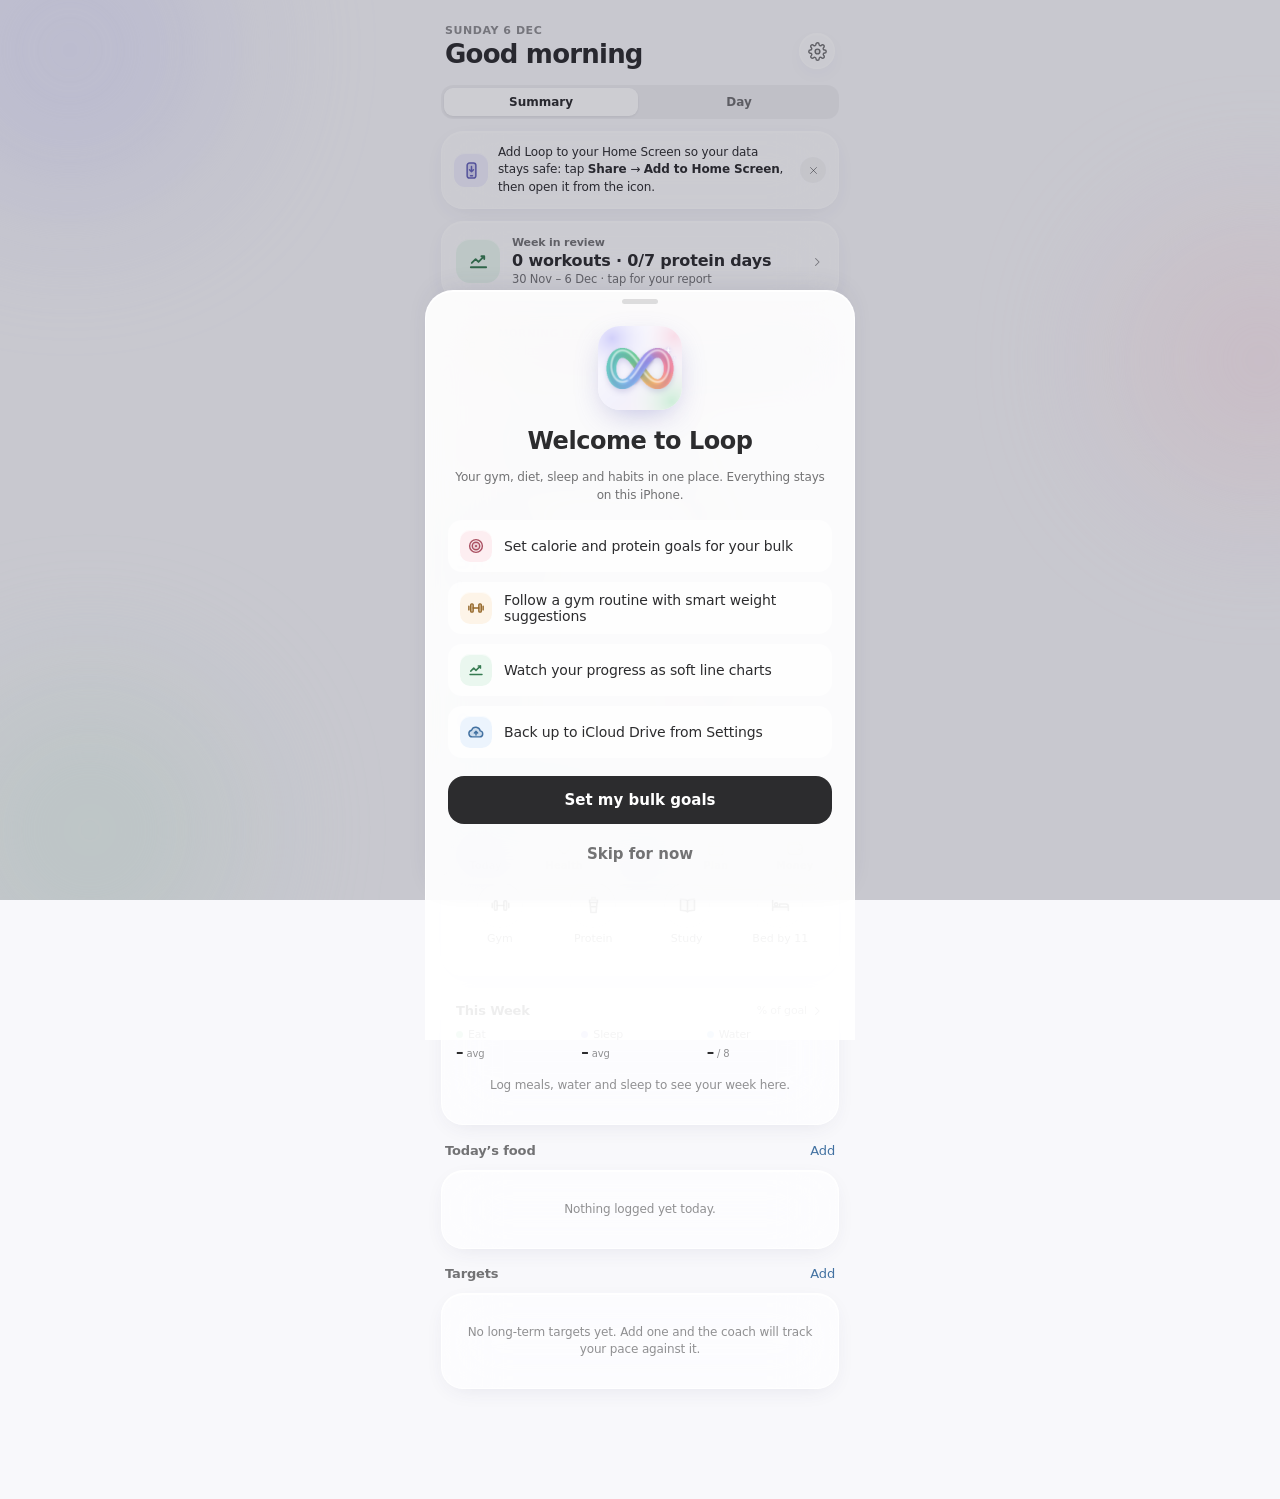
==== commit 5b0cec48: "Motion: take the bubbles out The floating background bubbles, the bursts on ticking things, the bubb" ====
--- a/index.html
+++ b/index.html
@@ -16,18 +16,7 @@
 <title>Loop</title>
 </head>
 <body>
-<div class="wallpaper"><div class="blob b1"></div><div class="blob b2"></div><div class="blob b3"></div>
-  <div class="bubbles" aria-hidden="true">
-    <i style="--x:6%;--s:34px;--d:21s;--w:-4s;--c:rgba(180,178,239,.5)"></i>
-    <i style="--x:22%;--s:14px;--d:16s;--w:-11s;--c:rgba(244,167,181,.55)"></i>
-    <i style="--x:38%;--s:24px;--d:24s;--w:-17s;--c:rgba(143,211,168,.5)"></i>
-    <i style="--x:55%;--s:12px;--d:15s;--w:-2s;--c:rgba(169,205,242,.6)"></i>
-    <i style="--x:68%;--s:40px;--d:27s;--w:-9s;--c:rgba(247,205,150,.45)"></i>
-    <i style="--x:82%;--s:18px;--d:18s;--w:-14s;--c:rgba(147,216,211,.55)"></i>
-    <i style="--x:92%;--s:26px;--d:22s;--w:-20s;--c:rgba(180,178,239,.5)"></i>
-    <i style="--x:47%;--s:10px;--d:13s;--w:-7s;--c:rgba(244,167,181,.55)"></i>
-  </div>
-</div>
+<div class="wallpaper"><div class="blob b1"></div><div class="blob b2"></div><div class="blob b3"></div></div>
 
 <div class="topbar" id="topbar"><span id="topbar-title">Today</span></div>
 
--- a/css/app.css
+++ b/css/app.css
@@ -904,7 +904,7 @@
 /* Ask: Send looks idle until there's something to send */
 .composer:not(:has(.photo-preview)) .input-bar:has(#ask-q:placeholder-shown) .cbtn.send { opacity: .3; }
 
-/* ---------- v4.7: Motion — bubbles, springs and bounce ---------- */
+/* ---------- v4.7: Motion — springs, jelly and bounce ---------- */
 /* Spring curves, sampled from a damped spring. Older iPhones without linear()
    easing get a cubic-bezier that overshoots once. js/fx.js reads these too. */
 :root {
@@ -922,8 +922,7 @@
   }
 }
 
-/* Wallpaper: the colour blobs drift like a lava lamp and soap bubbles float up
-   behind the glass. Transform and opacity only, so it stays on the GPU. */
+/* Wallpaper: the colour blobs drift like a lava lamp. Transform only, so it stays on the GPU. */
 .blob { will-change: transform; }
 .b1 { animation: drift-a 26s ease-in-out infinite alternate; }
 .b2 { animation: drift-b 31s ease-in-out infinite alternate; }
@@ -932,28 +931,7 @@
 @keyframes drift-b { 50% { transform: translate(-80px, 60px) scale(.9); } 100% { transform: translate(-30px, -70px) scale(1.15); } }
 @keyframes drift-c { 50% { transform: translate(90px, -60px) scale(1.1); } 100% { transform: translate(140px, -10px) scale(.92); } }
 
-.bubbles { position: absolute; inset: 0; }
-.bubbles i {
-  position: absolute; bottom: -70px; left: var(--x); width: var(--s); height: var(--s); border-radius: 50%;
-  background:
-    radial-gradient(circle at 30% 27%, rgba(255,255,255,.95) 0 9%, rgba(255,255,255,0) 24%),
-    radial-gradient(circle at 50% 50%, rgba(255,255,255,.08) 45%, var(--c) 100%);
-  box-shadow: inset 0 0 0 1px rgba(255,255,255,.75), 0 0 0 .5px var(--c);
-  opacity: 0; will-change: transform, opacity;
-  animation: float-up var(--d) linear var(--w) infinite, sway calc(var(--d) / 4) ease-in-out var(--w) infinite alternate;
-}
-@keyframes float-up {
-  0% { translate: 0 0; opacity: 0; }
-  8% { opacity: .9; }
-  85% { opacity: .75; }
-  100% { translate: 0 calc(-100vh - 140px); opacity: 0; }
-}
-@keyframes sway { from { transform: translateX(-14px) scale(1, 1); } to { transform: translateX(14px) scale(1.06, .95); } }
 body.sheet-open .wallpaper * { animation-play-state: paused; }
-/* A workout keeps the screen on for an hour; the bubbles step aside to save battery. */
-.bubbles { transition: opacity .6s; }
-body.fullscreen .bubbles { opacity: 0; }
-body.fullscreen .bubbles i { animation-play-state: paused; }
 
 /* Press: squash fast, then spring back with a wobble on release. */
 .tap, .btn, .pill-btn, .chip-btn, .x-btn, .icon-btn, .qchip, .mini, .quick-btn, .sugg, .menu-row, .pick-row, .tpl, .tool,
@@ -980,7 +958,7 @@
 .toggle:active .sw::after { width: 28px; }
 .toggle:active input:checked + .sw::after { transform: translateX(12px); }
 
-/* Screens: cards bounce up one after another, widgets and habits pop like bubbles. */
+/* Screens: cards bounce up one after another, widgets and habits pop in. */
 .enter .screen > * { animation: spring-rise .85s var(--spring-soft) both; }
 .enter .screen > *:nth-child(2) { animation-delay: .05s; }
 .enter .screen > *:nth-child(3) { animation-delay: .1s; }
@@ -988,12 +966,12 @@
 .enter .screen > *:nth-child(5) { animation-delay: .2s; }
 .enter .screen > *:nth-child(6) { animation-delay: .25s; }
 .enter .screen > *:nth-child(n+7) { animation-delay: .3s; }
-.enter .grid > * { animation: bubble-in .8s var(--spring) both; }
+.enter .grid > * { animation: pop-in .8s var(--spring) both; }
 .enter .grid > *:nth-child(1) { animation-delay: .12s; }
 .enter .grid > *:nth-child(2) { animation-delay: .18s; }
 .enter .grid > *:nth-child(3) { animation-delay: .24s; }
 .enter .grid > *:nth-child(4) { animation-delay: .3s; }
-.enter .habits > * .c { animation: bubble-in .75s var(--spring) both; animation-delay: calc(.25s + var(--i, 0) * .05s); }
+.enter .habits > * .c { animation: pop-in .75s var(--spring) both; animation-delay: calc(.25s + var(--i, 0) * .05s); }
 .enter .habits > :nth-child(2) { --i: 1; } .enter .habits > :nth-child(3) { --i: 2; } .enter .habits > :nth-child(4) { --i: 3; }
 .enter .habits > :nth-child(5) { --i: 4; } .enter .habits > :nth-child(6) { --i: 5; } .enter .habits > :nth-child(7) { --i: 6; }
 .enter .habits > :nth-child(n+8) { --i: 7; }
@@ -1005,7 +983,7 @@
 .enter .suggest > :nth-child(2) { --i: 1; } .enter .suggest > :nth-child(3) { --i: 2; } .enter .suggest > :nth-child(4) { --i: 3; }
 .enter .suggest > :nth-child(5) { --i: 4; } .enter .suggest > :nth-child(6) { --i: 5; }
 @keyframes spring-rise { from { opacity: 0; translate: 0 28px; scale: .95; } }
-@keyframes bubble-in { from { opacity: 0; scale: .6; } 40% { opacity: 1; } }
+@keyframes pop-in { from { opacity: 0; scale: .6; } 40% { opacity: 1; } }
 @keyframes tile-pop { from { scale: .4; rotate: -18deg; } }
 @keyframes pt-pop { from { transform: translate(-50%, -50%) scale(0); } }
 @keyframes drop-fill { from { scale: .7 .15; } }
@@ -1041,7 +1019,7 @@
 .fresh .sheet > :nth-child(4), .fresh .sheet > form > :nth-child(3) { --i: 2; }
 .fresh .sheet > :nth-child(5), .fresh .sheet > form > :nth-child(4) { --i: 3; }
 .fresh .sheet > :nth-child(n+6), .fresh .sheet > form > :nth-child(n+5) { --i: 4; }
-.fresh .quick-grid > * { animation: bubble-in .7s var(--spring) both; animation-delay: calc(.12s + var(--i, 0) * .045s); }
+.fresh .quick-grid > * { animation: pop-in .7s var(--spring) both; animation-delay: calc(.12s + var(--i, 0) * .045s); }
 .fresh .quick-grid > :nth-child(2) { --i: 1; } .fresh .quick-grid > :nth-child(3) { --i: 2; } .fresh .quick-grid > :nth-child(4) { --i: 3; }
 .fresh .quick-grid > :nth-child(5) { --i: 4; } .fresh .quick-grid > :nth-child(6) { --i: 5; } .fresh .quick-grid > :nth-child(n+7) { --i: 6; }
 .fresh .done-hero .tile, .fresh .welcome-list .tile { animation: tile-pop .9s var(--jelly) .25s both; }
@@ -1077,13 +1055,13 @@
   50% { border-radius: 47% 53% 52% 48% / 53% 47% 53% 47%; }
   75% { border-radius: 52% 48% 46% 54% / 50% 52% 48% 50%; }
 }
-.cbtn.mic.on { animation: mic-bubble 1.3s ease-out infinite; }
-@keyframes mic-bubble { 0% { box-shadow: 0 0 0 0 rgba(244,167,181,.55); } 100% { box-shadow: 0 0 0 12px rgba(244,167,181,0); } }
-
-/* Ask: new messages inflate from their tail like bubbles; the typing dots bounce. */
+.cbtn.mic.on { animation: mic-ring 1.3s ease-out infinite; }
+@keyframes mic-ring { 0% { box-shadow: 0 0 0 0 rgba(244,167,181,.55); } 100% { box-shadow: 0 0 0 12px rgba(244,167,181,0); } }
+
+/* Ask: new messages inflate from their tail; the typing dots bounce. */
 .msg-me, .msg-ai { animation: none; }
-.msg-me.fx-new { animation: bubble-in .65s var(--spring) both; transform-origin: 100% 100%; }
-.msg-ai.fx-new { animation: bubble-in .7s var(--spring) both; transform-origin: 0 0; }
+.msg-me.fx-new { animation: pop-in .65s var(--spring) both; transform-origin: 100% 100%; }
+.msg-ai.fx-new { animation: pop-in .7s var(--spring) both; transform-origin: 0 0; }
 .msg-ai.fx-new .logged { animation: spring-rise .7s var(--spring-soft) .15s both; }
 .typing i { animation: ball 1.05s infinite; transform-origin: 50% 100%; opacity: .6; }
 @keyframes ball {
@@ -1099,21 +1077,3 @@
 .streak .i, .habit .s .i { transform-origin: 50% 90%; animation: flicker 1.8s ease-in-out infinite; }
 @keyframes flicker { 0%, 100% { transform: scale(1) rotate(0); } 30% { transform: scale(1.12, .94) rotate(-6deg); } 60% { transform: scale(.95, 1.08) rotate(5deg); } }
 
-/* Bubble particles (js/fx.js): soap bubbles, the pop ring and the tap bubble. */
-.fx-layer { position: fixed; inset: 0; z-index: 75; pointer-events: none; overflow: hidden; }
-.fx-bubble, .fx-ring, .fx-tap { position: absolute; border-radius: 50%; will-change: transform, opacity; }
-.fx-bubble {
-  background:
-    radial-gradient(circle at 30% 27%, #fff 0 11%, rgba(255,255,255,0) 28%),
-    radial-gradient(circle at 50% 55%, rgba(255,255,255,.3) 22%, var(--c) 100%);
-  box-shadow: inset 0 0 0 1px rgba(255,255,255,.9), 0 0 0 1px var(--c), 0 3px 10px -3px var(--c);
-}
-.fx-ring { border: 2px solid var(--c); }
-.fx-tap {
-  background: radial-gradient(circle at 32% 28%, rgba(255,255,255,.9) 0 9%, rgba(255,255,255,0) 28%), radial-gradient(circle, rgba(180,178,239,.08) 40%, rgba(180,178,239,.6) 100%);
-  box-shadow: inset 0 0 0 1px rgba(255,255,255,.8), 0 0 0 1px rgba(180,178,239,.35);
-}
-
-@media (prefers-reduced-motion: reduce) {
-  .bubbles, .fx-layer { display: none; }
-}
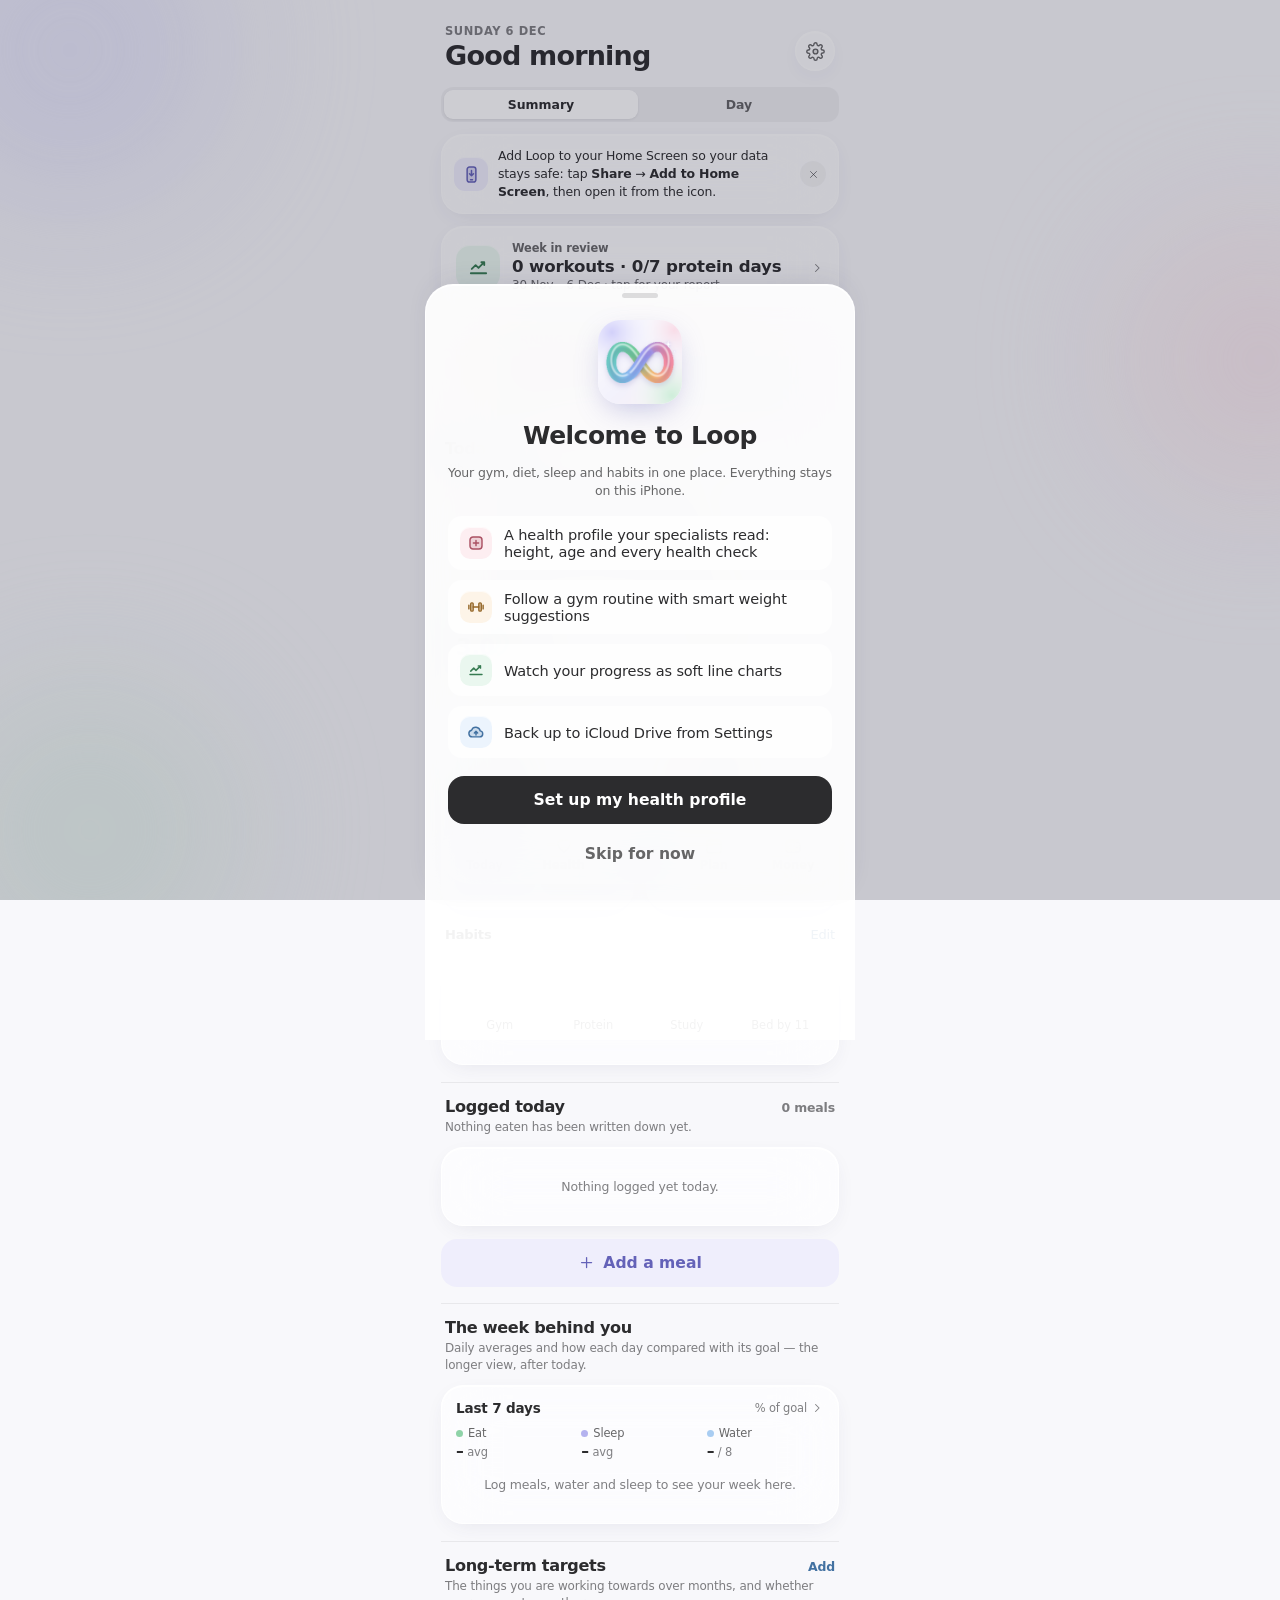
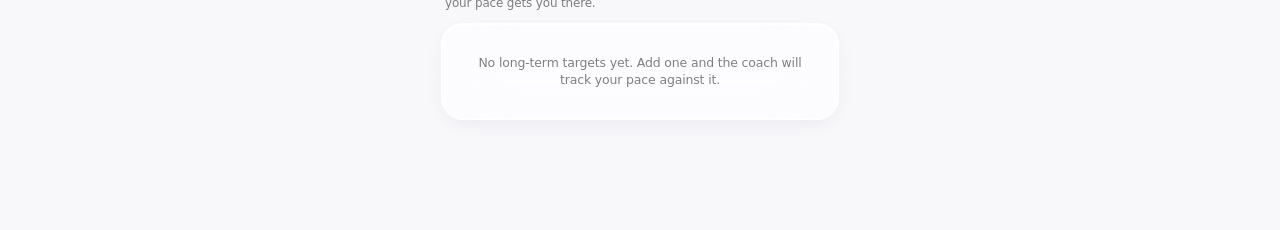
==== commit 40f610a5: "Built for the big iPhones: folding reports, specialist strips, pinned sub-tabs Every Health tab had " ====
--- a/index.html
+++ b/index.html
@@ -8,6 +8,15 @@
 <meta name="mobile-web-app-capable" content="yes">
 <meta name="apple-mobile-web-app-status-bar-style" content="default">
 <meta name="apple-mobile-web-app-title" content="Loop">
+<!-- No phone-number or date links in the numbers: "2,928" is a calorie count, not a number to call. -->
+<meta name="format-detection" content="telephone=no, date=no, address=no, email=no">
+<meta name="color-scheme" content="light">
+<!-- Launch screens, so opening from the Home Screen shows Loop instead of a blank white page. -->
+<link rel="apple-touch-startup-image" href="icons/splash-1320x2868.png" media="(device-width: 440px) and (device-height: 956px) and (-webkit-device-pixel-ratio: 3) and (orientation: portrait)">
+<link rel="apple-touch-startup-image" href="icons/splash-1290x2796.png" media="(device-width: 430px) and (device-height: 932px) and (-webkit-device-pixel-ratio: 3) and (orientation: portrait)">
+<link rel="apple-touch-startup-image" href="icons/splash-1206x2622.png" media="(device-width: 402px) and (device-height: 874px) and (-webkit-device-pixel-ratio: 3) and (orientation: portrait)">
+<link rel="apple-touch-startup-image" href="icons/splash-1179x2556.png" media="(device-width: 393px) and (device-height: 852px) and (-webkit-device-pixel-ratio: 3) and (orientation: portrait)">
+<link rel="apple-touch-startup-image" href="icons/splash-1170x2532.png" media="(device-width: 390px) and (device-height: 844px) and (-webkit-device-pixel-ratio: 3) and (orientation: portrait)">
 <meta name="description" content="Loop: my personal life manager for diet, gym, sleep, uni, work and money.">
 <link rel="manifest" href="manifest.webmanifest">
 <link rel="apple-touch-icon" href="icons/apple-touch-icon.png">
--- a/css/app.css
+++ b/css/app.css
@@ -2,9 +2,16 @@
 [hidden] { display: none !important; }
 :root {
   --text: #2c2c2e;
-  /* Secondary text and inks are tuned to WCAG AA (4.5:1) on their backgrounds; tertiary text to 3:1. */
-  --text-2: rgba(44,44,46,.66);
-  --text-3: rgba(44,44,46,.52);
+  /* Secondary text and inks are tuned to WCAG AA (4.5:1) on their backgrounds; tertiary
+     text, which is mostly small (11px), now clears 4:1 instead of 3:1. */
+  --text-2: rgba(44,44,46,.72);
+  --text-3: rgba(44,44,46,.6);
+  /* Text size. --ts-u is the reader's choice (Settings → Display, or the iPhone's own
+     Text Size); --ts-w nudges everything up a little on the 6.7" Plus/Pro Max screens,
+     which the 390px layout was first drawn for. Every font-size is multiplied by --ts. */
+  --ts-u: 1;
+  --ts-w: 1;
+  --ts: calc(var(--ts-w) * var(--ts-u));
   --glass: rgba(255,255,255,.62);
   --stroke: rgba(255,255,255,.85);
   --diet: #8fd3a8;   --diet-bg: #eaf7ef;   --diet-ink: #367b51;
@@ -25,7 +32,7 @@
   -webkit-font-smoothing: antialiased;
   -webkit-tap-highlight-color: transparent;
   letter-spacing: -0.01em;
-  font-size: 14px;
+  font-size: calc(14px * var(--ts));
   min-height: 100dvh;
 }
 button { font: inherit; color: inherit; border: none; background: none; cursor: pointer; text-align: inherit; }
@@ -55,39 +62,51 @@
 
 /* Header */
 header { display: flex; align-items: flex-end; justify-content: space-between; gap: 10px; padding: 0 4px 4px; }
-.date { font-size: 11px; font-weight: 600; color: var(--text-3); text-transform: uppercase; letter-spacing: .05em; }
-h1 { font-size: 26px; font-weight: 700; letter-spacing: -0.03em; margin-top: 2px; }
+.date { font-size: calc(11px * var(--ts)); font-weight: 600; color: var(--text-3); text-transform: uppercase; letter-spacing: .05em; }
+h1 { font-size: calc(26px * var(--ts)); font-weight: 700; letter-spacing: -0.03em; margin-top: 2px; }
 .hdr-right { display: flex; align-items: center; gap: 8px; }
-.hdr-pill { font-size: 12px; font-weight: 600; padding: 6px 11px; border-radius: 999px; white-space: nowrap; }
+.hdr-pill { font-size: calc(12px * var(--ts)); font-weight: 600; padding: 6px 11px; border-radius: 999px; white-space: nowrap; }
 .icon-btn { width: 36px; height: 36px; border-radius: 50%; display: grid; place-items: center; color: var(--text-2); }
-.pill-btn { font-size: 12.5px; font-weight: 600; padding: 7px 13px; border-radius: 999px; background: var(--sleep-bg); color: var(--sleep-ink); white-space: nowrap; }
+.pill-btn { font-size: calc(12.5px * var(--ts)); font-weight: 600; padding: 7px 13px; border-radius: 999px; background: var(--sleep-bg); color: var(--sleep-ink); white-space: nowrap; }
 
 .card { padding: 14px; }
 .head { display: flex; align-items: center; justify-content: space-between; margin-bottom: 10px; }
-.title { display: flex; align-items: center; gap: 7px; font-weight: 600; font-size: 13px; }
-.ico { width: 22px; height: 22px; border-radius: 7px; display: grid; place-items: center; font-size: 12px; flex: none; }
-.big-ico { width: 30px; height: 30px; font-size: 16px; background: rgba(255,255,255,.7); border-radius: 10px; }
-.chev { color: var(--text-3); font-size: 14px; }
-.sub-note { font-size: 10.5px; color: var(--text-3); font-weight: 500; }
-.section-label { font-size: 13px; font-weight: 600; color: var(--text-2); padding: 6px 4px 0; display: flex; justify-content: space-between; }
+.title { display: flex; align-items: center; gap: 7px; font-weight: 600; font-size: calc(13px * var(--ts)); }
+.ico { width: 22px; height: 22px; border-radius: 7px; display: grid; place-items: center; font-size: calc(12px * var(--ts)); flex: none; }
+.big-ico { width: 30px; height: 30px; font-size: calc(16px * var(--ts)); background: rgba(255,255,255,.7); border-radius: 10px; }
+.chev { color: var(--text-3); font-size: calc(14px * var(--ts)); }
+.sub-note { font-size: calc(11px * var(--ts)); color: var(--text-3); font-weight: 500; }
+/* Two levels of heading, so a screen reads as a few named chapters rather than
+   a stack of identical cards. .sect is the chapter: bigger, darker, with a
+   hairline and air above it. .section-label is a group inside one. */
+.sect { padding: 14px 4px 0; border-top: 1px solid rgba(44,44,46,.075); margin-top: 4px; }
+.sect.open { border-top: none; margin-top: 0; padding-top: 4px; }
+.sect-h { display: flex; align-items: baseline; justify-content: space-between; gap: 10px; }
+.sect h2 { font-size: calc(15.5px * var(--ts)); font-weight: 650; letter-spacing: -.02em; color: var(--text); }
+.sect-h a, .sect-h button { font-size: calc(12px * var(--ts)); font-weight: 600; color: var(--work-ink); white-space: nowrap; }
+.sect-h a:active, .sect-h button:active { opacity: .55; }
+.sect-n { font-size: calc(11.5px * var(--ts)); color: var(--text-3); line-height: 1.4; margin-top: 3px; max-width: 34em; }
+.sect-v { font-size: calc(12px * var(--ts)); font-weight: 600; color: var(--text-3); white-space: nowrap; font-variant-numeric: tabular-nums; }
+
+.section-label { font-size: calc(12.5px * var(--ts)); font-weight: 600; color: var(--text-2); padding: 6px 4px 0; display: flex; justify-content: space-between; }
 .section-label a { color: var(--work-ink); font-weight: 500; }
 .section-label span { font-weight: 500; color: var(--text-3); }
-.label-sm { font-size: 11px; font-weight: 600; color: var(--text-2); margin-bottom: 5px; }
-.note { font-size: 12px; color: var(--text-2); line-height: 1.45; margin-bottom: 10px; }
+.label-sm { font-size: calc(11px * var(--ts)); font-weight: 600; color: var(--text-2); margin-bottom: 5px; }
+.note { font-size: calc(12px * var(--ts)); color: var(--text-2); line-height: 1.45; margin-bottom: 10px; }
 .note.center { text-align: center; margin: 14px 0 0; }
-.empty { text-align: center; color: var(--text-3); font-size: 12px; padding: 16px 8px; line-height: 1.4; }
+.empty { text-align: center; color: var(--text-3); font-size: calc(12px * var(--ts)); padding: 16px 8px; line-height: 1.4; }
 .grow { flex: 1; min-width: 0; }
 
 /* Banners */
 .banner { display: flex; align-items: center; gap: 10px; padding: 12px; }
-.banner p { flex: 1; font-size: 12px; line-height: 1.45; }
-.spark-ico { width: 30px; height: 30px; border-radius: 10px; flex: none; display: grid; place-items: center; font-size: 15px; background: #fff; box-shadow: inset 0 0 0 1px rgba(0,0,0,.04); }
+.banner p { flex: 1; font-size: calc(12px * var(--ts)); line-height: 1.45; }
+.spark-ico { width: 30px; height: 30px; border-radius: 10px; flex: none; display: grid; place-items: center; font-size: calc(15px * var(--ts)); background: #fff; box-shadow: inset 0 0 0 1px rgba(0,0,0,.04); }
 
 /* Stats + charts */
 .stats { display: grid; grid-template-columns: repeat(3, 1fr); gap: 8px; }
-.stat .l { display: flex; align-items: center; gap: 5px; font-size: 11px; color: var(--text-2); font-weight: 500; }
-.stat .v { font-size: 15px; font-weight: 650; font-variant-numeric: tabular-nums; margin-top: 2px; white-space: nowrap; }
-.stat .v span { font-size: 10px; color: var(--text-3); font-weight: 500; }
+.stat .l { display: flex; align-items: center; gap: 5px; font-size: calc(11px * var(--ts)); color: var(--text-2); font-weight: 500; }
+.stat .v { font-size: calc(15px * var(--ts)); font-weight: 650; font-variant-numeric: tabular-nums; margin-top: 2px; white-space: nowrap; }
+.stat .v span { font-size: calc(11px * var(--ts)); color: var(--text-3); font-weight: 500; }
 .dot { width: 7px; height: 7px; border-radius: 50%; display: inline-block; }
 .chart-wrap { position: relative; height: 96px; margin-top: 12px; }
 .chart-wrap svg { position: absolute; inset: 0; width: 100%; height: 100%; overflow: visible; }
@@ -95,10 +114,20 @@
 .grid-line { stroke: rgba(0,0,0,.05); stroke-width: 1; }
 .goal-line { stroke: rgba(0,0,0,.2); stroke-width: 1.2; stroke-dasharray: 4 4; }
 .ln { fill: none; stroke-width: 2.2; stroke-linecap: round; stroke-linejoin: round; }
+.ln-fill { opacity: .1; stroke: none; }
+.chart-y { position: absolute; right: 0; font-size: calc(10.5px * var(--ts)); font-weight: 600; color: var(--text-3); background: rgba(255,255,255,.72); border-radius: 4px; padding: 0 3px; font-variant-numeric: tabular-nums; pointer-events: none; }
+.chart-y.top { top: 6.5%; transform: translateY(-50%); }
+.chart-y.mid { top: 50%; transform: translateY(-50%); }
+.bars { display: flex; align-items: flex-end; gap: 1.5px; height: 26px; margin-top: 10px; }
+.bars .bar { flex: 1; min-width: 0; height: var(--h); min-height: 0; border-radius: 2px 2px 1px 1px; background: var(--c); opacity: .45; }
+.bars .bar.on { opacity: .95; }
+.track .fill.soft { opacity: .45; }
+.dot.dash-dot { width: 10px; height: 0; border-top: 2px dashed rgba(0,0,0,.35); border-radius: 0; }
+.note.sub { color: var(--text-3); margin-top: 4px; }
 .pt { position: absolute; width: 7px; height: 7px; border-radius: 50%; transform: translate(-50%, -50%); background: var(--c); box-shadow: 0 0 0 2px #fff; }
 .pt.live { width: 9px; height: 9px; background: #fff; box-shadow: inset 0 0 0 2px var(--c), 0 0 0 2px #fff; }
 .pt.live::after { content: ""; position: absolute; inset: -4px; border-radius: 50%; border: 2px solid var(--c); opacity: 0; animation: ping 2.4s ease-out infinite; }
-.chart-days { display: flex; justify-content: space-between; padding: 5px 2px 0; font-size: 10px; font-weight: 600; color: var(--text-3); }
+.chart-days { display: flex; justify-content: space-between; padding: 5px 2px 0; font-size: calc(11px * var(--ts)); font-weight: 600; color: var(--text-3); }
 .chart-days span:last-child { color: var(--text); }
 .spark { width: 100%; height: 30px; margin-top: 10px; display: block; overflow: visible; }
 .spark-empty { height: 30px; margin-top: 10px; }
@@ -106,9 +135,9 @@
 /* Widgets */
 .grid { display: grid; grid-template-columns: 1fr 1fr; gap: 12px; }
 .w { cursor: pointer; }
-.w .big { font-size: 22px; font-weight: 700; letter-spacing: -0.03em; line-height: 1; white-space: nowrap; }
-.w .big small { font-size: 11px; font-weight: 500; color: var(--text-3); margin-left: 3px; letter-spacing: 0; }
-.w .sub { font-size: 11px; color: var(--text-2); margin-top: 5px; }
+.w .big, .hv-mini .big { font-size: calc(22px * var(--ts)); font-weight: 700; letter-spacing: -0.03em; line-height: 1; white-space: nowrap; }
+.w .big small, .hv-mini .big small { font-size: calc(11px * var(--ts)); font-weight: 500; color: var(--text-3); margin-left: 3px; letter-spacing: 0; }
+.w .sub, .hv-mini .sub { font-size: calc(11px * var(--ts)); color: var(--text-2); margin-top: 5px; }
 .track { height: 5px; border-radius: 3px; background: rgba(0,0,0,.05); overflow: hidden; margin-top: 10px; }
 .fill { height: 100%; border-radius: 3px; transition: width .3s; }
 .drops { display: flex; gap: 3px; margin-top: 10px; }
@@ -116,7 +145,7 @@
 .drop.on { background: var(--work); }
 .drop:active { transform: scaleY(.8); }
 .water-ctrl { display: flex; gap: 6px; margin-top: 8px; }
-.mini { flex: 1; height: 28px; border-radius: 10px; background: var(--work-bg); color: var(--work-ink); font-weight: 700; font-size: 16px; text-align: center; }
+.mini { flex: 1; height: 28px; border-radius: 10px; background: var(--work-bg); color: var(--work-ink); font-weight: 700; font-size: calc(16px * var(--ts)); text-align: center; }
 .mini:active, .habit:active .c, .btn:active, .quick-btn:active { transform: scale(.96); }
 
 /* Lists */
@@ -124,47 +153,47 @@
 .row { display: flex; align-items: center; gap: 10px; padding: 9px 2px; border-bottom: 1px solid rgba(0,0,0,.045); }
 .row:last-child { border-bottom: none; padding-bottom: 2px; }
 .row:first-child { padding-top: 2px; }
-.time { width: 54px; flex: none; white-space: nowrap; font-size: 11px; font-weight: 600; color: var(--text-3); font-variant-numeric: tabular-nums; }
+.time { width: 54px; flex: none; white-space: nowrap; font-size: calc(11px * var(--ts)); font-weight: 600; color: var(--text-3); font-variant-numeric: tabular-nums; }
 .bar { width: 3px; height: 28px; border-radius: 2px; flex: none; }
-.row .t { font-size: 13px; font-weight: 600; overflow: hidden; text-overflow: ellipsis; white-space: nowrap; }
-.row .d { font-size: 11px; color: var(--text-2); margin-top: 1px; }
-.amt { font-size: 13px; font-weight: 650; font-variant-numeric: tabular-nums; white-space: nowrap; }
-.x-btn { width: 26px; height: 26px; flex: none; border-radius: 50%; color: var(--text-3); display: grid; place-items: center; font-size: 12px; background: rgba(0,0,0,.035); }
+.row .t { font-size: calc(13px * var(--ts)); font-weight: 600; overflow: hidden; text-overflow: ellipsis; white-space: nowrap; }
+.row .d { font-size: calc(11px * var(--ts)); color: var(--text-2); margin-top: 1px; }
+.amt { font-size: calc(13px * var(--ts)); font-weight: 650; font-variant-numeric: tabular-nums; white-space: nowrap; }
+.x-btn { width: 26px; height: 26px; flex: none; border-radius: 50%; color: var(--text-3); display: grid; place-items: center; font-size: calc(12px * var(--ts)); background: rgba(0,0,0,.035); }
 .chips { display: flex; gap: 6px; flex-wrap: wrap; margin-top: 10px; }
-.chip { font-size: 11px; font-weight: 600; padding: 4px 9px; border-radius: 999px; }
+.chip { font-size: calc(11px * var(--ts)); font-weight: 600; padding: 4px 9px; border-radius: 999px; }
 
 /* Habits */
 .habits { display: flex; justify-content: space-between; flex-wrap: wrap; gap: 6px; }
-.habit { display: flex; flex-direction: column; align-items: center; gap: 4px; font-size: 10px; font-weight: 500; color: var(--text-2); min-width: 56px; }
-.habit .c { width: 46px; height: 46px; border-radius: 50%; display: grid; place-items: center; font-size: 19px; background: rgba(255,255,255,.7); box-shadow: inset 0 0 0 1px rgba(0,0,0,.05); transition: transform .15s; }
+.habit { display: flex; flex-direction: column; align-items: center; gap: 4px; font-size: calc(11px * var(--ts)); font-weight: 500; color: var(--text-2); min-width: 56px; }
+.habit .c { width: 46px; height: 46px; border-radius: 50%; display: grid; place-items: center; font-size: calc(19px * var(--ts)); background: rgba(255,255,255,.7); box-shadow: inset 0 0 0 1px rgba(0,0,0,.05); transition: transform .15s; }
 .habit.on .c { box-shadow: inset 0 0 0 2px var(--diet); background: var(--diet-bg); }
-.habit .s { font-size: 10px; font-weight: 600; color: var(--move-ink); }
+.habit .s { font-size: calc(11px * var(--ts)); font-weight: 600; color: var(--move-ink); }
 
 /* Health */
 .money-top { display: flex; justify-content: space-between; align-items: flex-end; gap: 10px; }
-.big-xl { font-size: 30px; font-weight: 700; letter-spacing: -0.035em; line-height: 1; }
-.big-xl small { font-size: 12px; color: var(--text-3); font-weight: 500; letter-spacing: 0; margin-left: 4px; }
+.big-xl { font-size: calc(30px * var(--ts)); font-weight: 700; letter-spacing: -0.035em; line-height: 1; }
+.big-xl small { font-size: calc(12px * var(--ts)); color: var(--text-3); font-weight: 500; letter-spacing: 0; margin-left: 4px; }
 .seg { display: flex; gap: 4px; padding: 3px; border-radius: 12px; background: rgba(0,0,0,.04); }
-.seg button { font-size: 12px; font-weight: 600; padding: 7px 10px; border-radius: 9px; color: var(--text-2); text-align: center; }
+.seg button { font-size: calc(12px * var(--ts)); font-weight: 600; padding: 7px 10px; border-radius: 9px; color: var(--text-2); text-align: center; }
 .seg button.on { background: #fff; color: var(--text); box-shadow: 0 1px 3px rgba(0,0,0,.08); }
 .seg.wide button { flex: 1; }
 
 .soon { text-align: center; padding: 34px 22px; }
-.soon-e { font-size: 38px; margin-bottom: 12px; }
-.soon p { font-size: 13px; color: var(--text-2); line-height: 1.5; }
+.soon-e { font-size: calc(38px * var(--ts)); margin-bottom: 12px; }
+.soon p { font-size: calc(13px * var(--ts)); color: var(--text-2); line-height: 1.5; }
 
 /* Forms */
 .field { display: flex; flex-direction: column; gap: 5px; margin-bottom: 12px; }
-.field label { font-size: 12px; font-weight: 600; color: var(--text-2); }
+.field label { font-size: calc(12px * var(--ts)); font-weight: 600; color: var(--text-2); }
 .input-x {
-  font: inherit; font-size: 16px; /* 16px stops iOS zooming into inputs */
+  font: inherit; font-size: calc(16px * var(--ts)); /* 16px stops iOS zooming into inputs */
   padding: 11px 13px; border-radius: 14px; width: 100%; min-width: 0;
   border: 1px solid rgba(0,0,0,.07); background: rgba(255,255,255,.92); color: var(--text); outline: none;
   -webkit-appearance: none; appearance: none;
 }
 .input-x:focus { border-color: var(--sleep); box-shadow: 0 0 0 3px var(--sleep-bg); }
 .row2 { display: grid; grid-template-columns: 1fr 1fr; gap: 10px; }
-.btn { display: flex; align-items: center; justify-content: center; height: 48px; border-radius: 16px; font-weight: 600; font-size: 15px; width: 100%; background: var(--text); color: #fff; transition: transform .12s; }
+.btn { display: flex; align-items: center; justify-content: center; height: 48px; border-radius: 16px; font-weight: 600; font-size: calc(15px * var(--ts)); width: 100%; background: var(--text); color: #fff; transition: transform .12s; }
 .btn.soft { background: var(--sleep-bg); color: var(--sleep-ink); }
 .btn.danger { background: var(--move-bg); color: var(--move-ink); }
 .add-habit { display: flex; gap: 8px; margin-top: 12px; align-items: center; }
@@ -185,12 +214,12 @@
   overscroll-behavior: contain;
 }
 .grabber { width: 36px; height: 5px; border-radius: 3px; background: rgba(0,0,0,.12); margin: 0 auto 14px; }
-.sheet h2 { font-size: 20px; font-weight: 700; letter-spacing: -.02em; margin-bottom: 14px; display: flex; justify-content: space-between; align-items: center; }
+.sheet h2 { font-size: calc(20px * var(--ts)); font-weight: 700; letter-spacing: -.02em; margin-bottom: 14px; display: flex; justify-content: space-between; align-items: center; }
 .quick-grid { display: grid; grid-template-columns: 1fr 1fr; gap: 10px; }
-.quick-btn { padding: 16px 14px; border-radius: 20px; display: flex; flex-direction: column; gap: 8px; font-weight: 600; font-size: 14px; transition: transform .12s; }
-.quick-btn .e { font-size: 24px; }
+.quick-btn { padding: 16px 14px; border-radius: 20px; display: flex; flex-direction: column; gap: 8px; font-weight: 600; font-size: calc(14px * var(--ts)); transition: transform .12s; }
+.quick-btn .e { font-size: calc(24px * var(--ts)); }
 .chips-recent { display: flex; flex-wrap: wrap; gap: 6px; margin-bottom: 14px; }
-.chip-btn { padding: 7px 11px; border-radius: 999px; background: var(--diet-bg); color: var(--diet-ink); font-size: 12px; font-weight: 600; }
+.chip-btn { padding: 7px 11px; border-radius: 999px; background: var(--diet-bg); color: var(--diet-ink); font-size: calc(12px * var(--ts)); font-weight: 600; }
 @keyframes up { from { transform: translateY(100%); } }
 @keyframes down { to { transform: translateY(105%); } }
 @keyframes fade { from { opacity: 0; } }
@@ -200,13 +229,13 @@
 .toast {
   position: fixed; left: 50%; top: calc(env(safe-area-inset-top) + 12px); z-index: 60;
   transform: translate(-50%, -120px); transition: transform .3s cubic-bezier(.2,.8,.2,1);
-  padding: 10px 16px; border-radius: 999px; font-size: 13px; font-weight: 600; background: rgba(255,255,255,.92);
+  padding: 10px 16px; border-radius: 999px; font-size: calc(13px * var(--ts)); font-weight: 600; background: rgba(255,255,255,.92);
   white-space: nowrap; pointer-events: none;
 }
 .toast.show { transform: translate(-50%, 0); }
 .toast { display: flex; align-items: center; gap: 12px; }
 .toast.has-action { pointer-events: auto; padding-right: 6px; }
-.toast-act { font-size: 13px; font-weight: 700; color: var(--sleep-ink); background: var(--sleep-bg); padding: 6px 12px; border-radius: 999px; }
+.toast-act { font-size: calc(13px * var(--ts)); font-weight: 700; color: var(--sleep-ink); background: var(--sleep-bg); padding: 6px 12px; border-radius: 999px; }
 
 /* Tab bar */
 .tabbar {
@@ -214,7 +243,7 @@
   width: calc(100% - 32px); max-width: 398px; height: 60px; border-radius: 30px; z-index: 10;
   display: flex; justify-content: space-around; align-items: center; padding: 0 4px; background: rgba(255,255,255,.88);
 }
-.tab { display: flex; flex-direction: column; align-items: center; gap: 2px; font-size: 9.5px; font-weight: 600; color: var(--text-3); padding: 6px 10px; border-radius: 22px; min-width: 58px; }
+.tab { display: flex; flex-direction: column; align-items: center; gap: 2px; font-size: calc(10.5px * var(--ts)); font-weight: 600; color: var(--text-3); padding: 6px 10px; border-radius: 22px; min-width: 58px; }
 .tab svg { width: 20px; height: 20px; }
 .tab { position: relative; z-index: 1; transition: color .25s; }
 .tab.active { color: var(--sleep-ink); }
@@ -226,7 +255,7 @@
 .tab.ask { padding: 0; min-width: 52px; }
 .tab.ask:active .orb { transform: scale(.9) rotate(90deg); }
 .tab.ask .orb {
-  width: 44px; height: 44px; border-radius: 50%; display: grid; place-items: center; font-size: 22px; font-weight: 400; color: var(--sleep-ink);
+  width: 44px; height: 44px; border-radius: 50%; display: grid; place-items: center; font-size: calc(22px * var(--ts)); font-weight: 400; color: var(--sleep-ink);
   background: conic-gradient(from 200deg, #dcdcfb, #fbd5de, #d6f1e0, #d3e7fb, #dcdcfb);
   box-shadow: inset 0 1px 0 #fff, 0 4px 14px rgba(100,98,184,.25);
   transition: transform .3s cubic-bezier(.3,1.4,.5,1);
@@ -243,7 +272,7 @@
 .topbar {
   position: fixed; top: 0; left: 0; right: 0; z-index: 20; pointer-events: none;
   padding: calc(env(safe-area-inset-top) + 10px) 16px 10px; text-align: center;
-  font-size: 15px; font-weight: 650; letter-spacing: -.01em;
+  font-size: calc(15px * var(--ts)); font-weight: 650; letter-spacing: -.01em;
   background: rgba(248,248,251,.72); backdrop-filter: blur(24px) saturate(180%); -webkit-backdrop-filter: blur(24px) saturate(180%);
   border-bottom: 1px solid rgba(0,0,0,.05);
   opacity: 0; transform: translateY(-6px); transition: opacity .25s, transform .25s;
@@ -279,10 +308,10 @@
 
 /* Health */
 .macro-bars { display: flex; flex-direction: column; gap: 9px; margin-top: 14px; }
-.macro { display: grid; grid-template-columns: 54px 1fr auto; gap: 10px; align-items: center; font-size: 12px; font-weight: 500; color: var(--text-2); }
+.macro { display: grid; grid-template-columns: 54px 1fr auto; gap: 10px; align-items: center; font-size: calc(12px * var(--ts)); font-weight: 500; color: var(--text-2); }
 .macro .track { margin: 0; height: 6px; }
-.macro b { font-weight: 600; color: var(--text); font-variant-numeric: tabular-nums; font-size: 12px; }
-.big-md { font-size: 22px; font-weight: 700; letter-spacing: -.03em; }
+.macro b { font-weight: 600; color: var(--text); font-variant-numeric: tabular-nums; font-size: calc(12px * var(--ts)); }
+.big-md { font-size: calc(22px * var(--ts)); font-weight: 700; letter-spacing: -.03em; }
 .seg.wide { position: relative; }
 
 /* Forms & sheets */
@@ -296,30 +325,30 @@
   background-repeat: no-repeat; background-position: right 14px center; padding-right: 36px;
 }
 .seg.radio { margin-bottom: 14px; }
-.seg.radio label { flex: 1; text-align: center; font-size: 13px; font-weight: 600; padding: 8px; border-radius: 9px; color: var(--text-2); cursor: pointer; transition: background .2s, color .2s; }
+.seg.radio label { flex: 1; text-align: center; font-size: calc(13px * var(--ts)); font-weight: 600; padding: 8px; border-radius: 9px; color: var(--text-2); cursor: pointer; transition: background .2s, color .2s; }
 .seg.radio input { display: none; }
 .seg.radio label:has(input:checked) { background: #fff; color: var(--text); box-shadow: 0 1px 3px rgba(0,0,0,.08); }
 .calc-result { display: grid; grid-template-columns: repeat(3, 1fr); gap: 8px; margin: 2px 0 14px; }
 .calc-result div { padding: 10px; border-radius: 14px; background: var(--diet-bg); display: flex; flex-direction: column; gap: 3px; }
 .calc-result div:nth-child(2) { background: var(--sleep-bg); }
 .calc-result div:nth-child(3) { background: var(--move-bg); }
-.calc-result span { font-size: 10.5px; font-weight: 600; color: var(--text-2); }
-.calc-result b { font-size: 15px; font-weight: 700; font-variant-numeric: tabular-nums; }
-.sleep-preview { text-align: center; font-size: 13px; font-weight: 600; color: var(--sleep-ink); margin: -2px 0 12px; min-height: 18px; }
+.calc-result span { font-size: calc(11px * var(--ts)); font-weight: 600; color: var(--text-2); }
+.calc-result b { font-size: calc(15px * var(--ts)); font-weight: 700; font-variant-numeric: tabular-nums; }
+.sleep-preview { text-align: center; font-size: calc(13px * var(--ts)); font-weight: 600; color: var(--sleep-ink); margin: -2px 0 12px; min-height: 18px; }
 
 .welcome { text-align: center; padding: 8px 4px 0; }
 .welcome img { border-radius: 22px; box-shadow: 0 10px 30px -8px rgba(100,98,184,.4); animation: float 4s ease-in-out infinite; }
-.welcome h2 { justify-content: center; margin: 14px 0 6px; font-size: 24px; }
+.welcome h2 { justify-content: center; margin: 14px 0 6px; font-size: calc(24px * var(--ts)); }
 .welcome-list { list-style: none; text-align: left; margin: 16px 0 18px; display: flex; flex-direction: column; gap: 10px; }
-.welcome-list li { display: flex; align-items: center; gap: 12px; font-size: 14px; font-weight: 500; padding: 10px 12px; border-radius: 14px; background: rgba(255,255,255,.7); }
+.welcome-list li { display: flex; align-items: center; gap: 12px; font-size: calc(14px * var(--ts)); font-weight: 500; padding: 10px 12px; border-radius: 14px; background: rgba(255,255,255,.7); }
 .welcome-list span { width: 30px; height: 30px; border-radius: 10px; display: grid; place-items: center; background: var(--sleep-bg); flex: none; }
 @keyframes float { 50% { transform: translateY(-5px); } }
 .center { text-align: center; }
 
 .brand { display: flex; align-items: center; gap: 14px; }
 .brand img { border-radius: 13px; box-shadow: 0 6px 16px -6px rgba(100,98,184,.4); }
-.brand .t { font-size: 17px; font-weight: 700; }
-.brand .d { font-size: 12px; color: var(--text-2); margin-top: 2px; }
+.brand .t { font-size: calc(17px * var(--ts)); font-weight: 700; }
+.brand .d { font-size: calc(12px * var(--ts)); color: var(--text-2); margin-top: 2px; }
 
 @media (prefers-reduced-motion: reduce) {
   *, *::before, *::after { animation-duration: .01ms !important; animation-iteration-count: 1 !important; transition-duration: .01ms !important; }
@@ -373,16 +402,16 @@
 .tabbar { transition: transform .35s cubic-bezier(.2,.8,.2,1); }
 body.fullscreen .screen { padding-bottom: calc(env(safe-area-inset-bottom) + 150px); }
 .wk-card { display: flex; align-items: center; gap: 12px; }
-.wk-card .t, .live-card .t { font-size: 16px; font-weight: 650; letter-spacing: -.01em; }
-.wk-card .d { font-size: 11.5px; color: var(--text-2); margin-top: 2px; }
+.wk-card .t, .live-card .t { font-size: calc(16px * var(--ts)); font-weight: 650; letter-spacing: -.01em; }
+.wk-card .d { font-size: calc(11.5px * var(--ts)); color: var(--text-2); margin-top: 2px; }
 .wk-card .label-sm { margin-bottom: 2px; }
 .pill-btn.strong { background: var(--text); color: #fff; display: inline-flex; align-items: center; gap: 4px; padding: 9px 14px; }
-.pr-badge { display: inline-flex; align-items: center; gap: 3px; font-size: 10px; font-weight: 700; color: var(--school-ink); background: var(--school-bg); padding: 2px 7px; border-radius: 999px; vertical-align: 1px; }
+.pr-badge { display: inline-flex; align-items: center; gap: 3px; font-size: calc(11px * var(--ts)); font-weight: 700; color: var(--school-ink); background: var(--school-bg); padding: 2px 7px; border-radius: 999px; vertical-align: 1px; }
 .pr-badge .i { width: 11px; height: 11px; }
 .pr-badge.big { width: 34px; height: 34px; padding: 0; justify-content: center; }
 .pr-badge.big .i { width: 18px; height: 18px; }
 .ex-chips { display: flex; flex-wrap: wrap; gap: 6px; margin: 10px 0 14px; }
-.ex-chips span { font-size: 11.5px; font-weight: 500; padding: 5px 9px; border-radius: 10px; background: rgba(255,255,255,.7); color: var(--text-2); }
+.ex-chips span { font-size: calc(11.5px * var(--ts)); font-weight: 500; padding: 5px 9px; border-radius: 10px; background: rgba(255,255,255,.7); color: var(--text-2); }
 .ex-chips b { font-weight: 650; color: var(--text); margin-left: 2px; }
 .day-pick { display: flex; flex-wrap: wrap; gap: 6px; margin-top: 10px; }
 .chip-btn.soft { background: rgba(255,255,255,.75); color: var(--text-2); box-shadow: inset 0 0 0 1px rgba(0,0,0,.05); display: inline-flex; align-items: center; gap: 3px; }
@@ -391,32 +420,32 @@
 .lift-spark { width: 64px; }
 .lift-spark .spark { margin: 0; height: 24px; }
 .tools { display: grid; grid-template-columns: repeat(3, 1fr); gap: 10px; }
-.tool { display: flex; flex-direction: column; align-items: center; gap: 8px; padding: 14px 8px; font-size: 12px; font-weight: 600; border-radius: 20px; }
+.tool { display: flex; flex-direction: column; align-items: center; gap: 8px; padding: 14px 8px; font-size: calc(12px * var(--ts)); font-weight: 600; border-radius: 20px; }
 .tool .tile { width: 36px; height: 36px; border-radius: 11px; }
 .tool .tile .i { width: 19px; height: 19px; }
 .tpl-list { display: flex; flex-direction: column; gap: 10px; margin-bottom: 6px; }
 .tpl { padding: 14px; border-radius: 18px; background: rgba(255,255,255,.75); box-shadow: inset 0 0 0 1px rgba(0,0,0,.04); }
-.tpl .t { font-size: 15px; font-weight: 650; }
-.tpl .d { font-size: 12px; color: var(--text-2); margin-top: 3px; line-height: 1.4; }
+.tpl .t { font-size: calc(15px * var(--ts)); font-weight: 650; }
+.tpl .d { font-size: calc(12px * var(--ts)); color: var(--text-2); margin-top: 3px; line-height: 1.4; }
 .tpl-days { display: flex; gap: 5px; flex-wrap: wrap; margin-top: 8px; }
-.tpl-days span { font-size: 10.5px; font-weight: 600; padding: 3px 8px; border-radius: 999px; background: var(--move-bg); color: var(--move-ink); }
+.tpl-days span { font-size: calc(11px * var(--ts)); font-weight: 600; padding: 3px 8px; border-radius: 999px; background: var(--move-bg); color: var(--move-ink); }
 
 /* Workout session */
-.wk-head h1 { font-size: 24px; }
+.wk-head h1 { font-size: calc(24px * var(--ts)); }
 .ex-card { padding: 14px 12px; }
 .ex-head { display: flex; align-items: center; gap: 10px; }
-.ex-head .t { font-size: 15px; font-weight: 650; }
-.ex-head .d { font-size: 11px; color: var(--text-2); margin-top: 1px; }
-.hint { display: flex; align-items: center; gap: 6px; font-size: 11.5px; font-weight: 500; color: var(--sleep-ink); background: var(--sleep-bg); padding: 7px 10px; border-radius: 11px; margin: 10px 0 8px; }
+.ex-head .t { font-size: calc(15px * var(--ts)); font-weight: 650; }
+.ex-head .d { font-size: calc(11px * var(--ts)); color: var(--text-2); margin-top: 1px; }
+.hint { display: flex; align-items: center; gap: 6px; font-size: calc(11.5px * var(--ts)); font-weight: 500; color: var(--sleep-ink); background: var(--sleep-bg); padding: 7px 10px; border-radius: 11px; margin: 10px 0 8px; }
 .hint .i { width: 14px; height: 14px; }
 .hint.up { color: var(--diet-ink); background: var(--diet-bg); }
 .sets { display: flex; flex-direction: column; gap: 5px; }
 .set-row { display: grid; grid-template-columns: 26px 1fr 64px 54px 40px; gap: 6px; align-items: center; padding: 3px 2px; border-radius: 12px; transition: background .25s; }
-.set-row.head { font-size: 10px; font-weight: 600; color: var(--text-3); text-transform: uppercase; letter-spacing: .04em; padding: 0 2px; }
+.set-row.head { font-size: calc(11px * var(--ts)); font-weight: 600; color: var(--text-3); text-transform: uppercase; letter-spacing: .04em; padding: 0 2px; }
 .set-row.head span:nth-child(n+3) { text-align: center; }
-.set-row .n { width: 24px; height: 24px; border-radius: 8px; display: grid; place-items: center; font-size: 12px; font-weight: 700; color: var(--text-2); background: rgba(0,0,0,.04); }
-.set-row .prev { font-size: 11.5px; color: var(--text-3); font-variant-numeric: tabular-nums; white-space: nowrap; overflow: hidden; text-overflow: ellipsis; }
-.set-in { font: inherit; font-size: 16px; font-weight: 600; text-align: center; padding: 8px 2px; width: 100%; min-width: 0; border-radius: 11px; border: 1px solid rgba(0,0,0,.06); background: rgba(255,255,255,.9); color: var(--text); outline: none; font-variant-numeric: tabular-nums; -webkit-appearance: none; }
+.set-row .n { width: 24px; height: 24px; border-radius: 8px; display: grid; place-items: center; font-size: calc(12px * var(--ts)); font-weight: 700; color: var(--text-2); background: rgba(0,0,0,.04); }
+.set-row .prev { font-size: calc(11.5px * var(--ts)); color: var(--text-3); font-variant-numeric: tabular-nums; white-space: nowrap; overflow: hidden; text-overflow: ellipsis; }
+.set-in { font: inherit; font-size: calc(16px * var(--ts)); font-weight: 600; text-align: center; padding: 8px 2px; width: 100%; min-width: 0; border-radius: 11px; border: 1px solid rgba(0,0,0,.06); background: rgba(255,255,255,.9); color: var(--text); outline: none; font-variant-numeric: tabular-nums; -webkit-appearance: none; }
 .set-in::placeholder { color: rgba(44,44,46,.3); }
 .set-in:focus { border-color: var(--move); box-shadow: 0 0 0 3px var(--move-bg); }
 .set-check { width: 38px; height: 36px; border-radius: 11px; display: grid; place-items: center; background: rgba(0,0,0,.05); color: var(--text-3); transition: background .2s, color .2s, transform .15s; }
@@ -432,8 +461,8 @@
 .rest { position: relative; overflow: hidden; display: flex; align-items: center; gap: 8px; padding: 8px 8px 8px 14px; border-radius: 20px; background: rgba(255,255,255,.9); animation: rise .35s cubic-bezier(.2,.9,.3,1); }
 .rest .rest-fill { position: absolute; left: 0; top: 0; bottom: 0; width: var(--p); background: var(--sleep-bg); transition: width .5s linear; z-index: -1; }
 .rest > .i { width: 18px; height: 18px; color: var(--sleep-ink); }
-.rest b { flex: 1; font-size: 18px; font-weight: 700; font-variant-numeric: tabular-nums; color: var(--sleep-ink); }
-.mini-pill { font-size: 12px; font-weight: 700; padding: 7px 10px; border-radius: 12px; background: rgba(255,255,255,.9); color: var(--text-2); box-shadow: inset 0 0 0 1px rgba(0,0,0,.05); }
+.rest b { flex: 1; font-size: calc(18px * var(--ts)); font-weight: 700; font-variant-numeric: tabular-nums; color: var(--sleep-ink); }
+.mini-pill { font-size: calc(12px * var(--ts)); font-weight: 700; padding: 7px 10px; border-radius: 12px; background: rgba(255,255,255,.9); color: var(--text-2); box-shadow: inset 0 0 0 1px rgba(0,0,0,.05); }
 
 /* Pickers & menus */
 .search-box { position: relative; margin-bottom: 12px; }
@@ -441,36 +470,36 @@
 .search-box input { padding-left: 38px; }
 .pick-list { display: flex; flex-direction: column; gap: 12px; }
 .pick-row { display: flex; align-items: center; gap: 8px; width: 100%; padding: 11px 4px; border-bottom: 1px solid rgba(0,0,0,.045); }
-.pick-row .t { font-size: 14px; font-weight: 600; flex: 1; }
-.pick-row .d { font-size: 11px; color: var(--text-3); }
+.pick-row .t { font-size: calc(14px * var(--ts)); font-weight: 600; flex: 1; }
+.pick-row .d { font-size: calc(11px * var(--ts)); color: var(--text-3); }
 .pick-row > .i { color: var(--sleep-ink); }
 .custom-ex { margin-top: 16px; }
-.custom-ex summary { font-size: 13px; font-weight: 600; color: var(--sleep-ink); cursor: pointer; padding: 8px 0 12px; }
+.custom-ex summary { font-size: calc(13px * var(--ts)); font-weight: 600; color: var(--sleep-ink); cursor: pointer; padding: 8px 0 12px; }
 .menu { display: flex; flex-direction: column; gap: 6px; }
-.menu-row { display: flex; align-items: center; gap: 12px; padding: 14px; border-radius: 16px; background: rgba(255,255,255,.75); font-size: 14px; font-weight: 600; }
+.menu-row { display: flex; align-items: center; gap: 12px; padding: 14px; border-radius: 16px; background: rgba(255,255,255,.75); font-size: calc(14px * var(--ts)); font-weight: 600; }
 .menu-row .i { width: 19px; height: 19px; color: var(--text-2); }
 .menu-row.danger { color: var(--move-ink); }
 .menu-row.danger .i { color: var(--move-ink); }
 .rest-opts { display: flex; flex-wrap: wrap; gap: 8px; }
-.rest-opts .chip-btn { padding: 10px 16px; font-size: 14px; }
+.rest-opts .chip-btn { padding: 10px 16px; font-size: calc(14px * var(--ts)); }
 .done-hero { text-align: center; padding: 6px 0 16px; }
 .done-hero .tile { margin: 0 auto 10px; }
-.done-hero .t { font-size: 20px; font-weight: 700; letter-spacing: -.02em; }
-.done-hero .d { font-size: 13px; color: var(--text-2); margin-top: 4px; }
+.done-hero .t { font-size: calc(20px * var(--ts)); font-weight: 700; letter-spacing: -.02em; }
+.done-hero .d { font-size: calc(13px * var(--ts)); color: var(--text-2); margin-top: 4px; }
 
 /* Plates */
 .plates-out { min-height: 120px; }
 .bar-viz { display: flex; align-items: center; justify-content: center; gap: 3px; height: 110px; margin: 6px 0 4px; }
 .bar-viz .sleeve { width: 70px; height: 10px; border-radius: 3px; background: linear-gradient(#e4e4ea, #c9c9d3); }
 .bar-viz .collar { width: 8px; height: 22px; border-radius: 3px; background: #b9b9c4; }
-.pl { width: 22px; height: var(--h); border-radius: 6px; display: grid; place-items: center; font-size: 9px; font-weight: 700; color: rgba(0,0,0,.55); writing-mode: vertical-rl; box-shadow: inset 0 1px 0 rgba(255,255,255,.6), 0 2px 6px rgba(0,0,0,.08); animation: rise .35s cubic-bezier(.2,.9,.3,1) both; }
+.pl { width: 22px; height: var(--h); border-radius: 6px; display: grid; place-items: center; font-size: calc(10px * var(--ts)); font-weight: 700; color: rgba(0,0,0,.55); writing-mode: vertical-rl; box-shadow: inset 0 1px 0 rgba(255,255,255,.6), 0 2px 6px rgba(0,0,0,.08); animation: rise .35s cubic-bezier(.2,.9,.3,1) both; }
 
 /* Routine editor */
 .day-head { display: flex; gap: 8px; align-items: center; margin-bottom: 8px; }
 .day-name { font-weight: 650; }
 .r-ex { align-items: flex-start; }
-.r-nums { display: flex; align-items: center; gap: 4px; margin-top: 6px; font-size: 11px; color: var(--text-2); }
-.r-num { font: inherit; font-size: 16px; width: 42px; text-align: center; padding: 5px 2px; border-radius: 9px; border: 1px solid rgba(0,0,0,.07); background: rgba(255,255,255,.9); color: var(--text); -webkit-appearance: none; }
+.r-nums { display: flex; align-items: center; gap: 4px; margin-top: 6px; font-size: calc(11px * var(--ts)); color: var(--text-2); }
+.r-num { font: inherit; font-size: calc(16px * var(--ts)); width: 42px; text-align: center; padding: 5px 2px; border-radius: 9px; border: 1px solid rgba(0,0,0,.07); background: rgba(255,255,255,.9); color: var(--text); -webkit-appearance: none; }
 .r-move { display: flex; gap: 4px; }
 .add-ex { margin-top: 10px; }
 
@@ -485,28 +514,28 @@
 /* Agenda calendar: a week strip that expands into a month grid. */
 .cal { display: flex; flex-direction: column; gap: 6px; padding: 10px 8px 8px; touch-action: pan-y; }
 .cal-top { display: flex; align-items: center; gap: 6px; padding: 0 2px; }
-.cal-title { display: flex; align-items: center; gap: 5px; margin-right: auto; padding: 3px 6px; border-radius: 11px; font-size: 15px; font-weight: 650; letter-spacing: -0.02em; transition: background .2s; }
+.cal-title { display: flex; align-items: center; gap: 5px; margin-right: auto; padding: 3px 6px; border-radius: 11px; font-size: calc(15px * var(--ts)); font-weight: 650; letter-spacing: -0.02em; transition: background .2s; }
 .cal-title:active { background: rgba(0,0,0,.05); }
 .cal-title span { font-weight: 500; color: var(--text-3); }
 .cal-title .i { width: 12px; height: 12px; color: var(--text-3); transform: rotate(90deg); transition: transform .25s; }
 .cal.month .cal-title .i { transform: rotate(-90deg); }
 .cal-nav { display: flex; align-items: center; gap: 5px; }
-.cal-today { font-size: 11px; font-weight: 600; padding: 5px 10px; border-radius: 999px; background: var(--sleep-bg); color: var(--sleep-ink); }
+.cal-today { font-size: calc(11px * var(--ts)); font-weight: 600; padding: 5px 10px; border-radius: 999px; background: var(--sleep-bg); color: var(--sleep-ink); }
 .cal-jump { position: relative; overflow: hidden; cursor: pointer; }
 .cal-jump input { position: absolute; inset: 0; width: 100%; height: 100%; padding: 0; border: 0; opacity: 0; cursor: pointer; }
 .cal-dow, .cal-grid { display: grid; grid-template-columns: repeat(7, 1fr); gap: 2px; }
-.cal-dow span { text-align: center; font-size: 10px; font-weight: 600; color: var(--text-3); }
+.cal-dow span { text-align: center; font-size: calc(11px * var(--ts)); font-weight: 600; color: var(--text-3); }
 .day { display: flex; flex-direction: column; align-items: center; gap: 3px; padding: 6px 0 5px; border-radius: 14px; transition: background .2s; }
-.day span { font-size: 10px; font-weight: 600; color: var(--text-3); }
-.day b { font-size: 16px; font-weight: 650; width: 30px; height: 30px; display: grid; place-items: center; border-radius: 50%; }
+.day span { font-size: calc(11px * var(--ts)); font-weight: 600; color: var(--text-3); }
+.day b { font-size: calc(16px * var(--ts)); font-weight: 650; width: 30px; height: 30px; display: grid; place-items: center; border-radius: 50%; }
 .day i { display: flex; gap: 2px; height: 5px; }
 .day em { width: 5px; height: 5px; border-radius: 50%; }
 .day.today b { color: var(--sleep-ink); }
 .day.on b { background: var(--text); color: #fff; }
 .cal.month .day { gap: 2px; padding: 3px 0 2px; }
-.cal.month .day b { font-size: 15px; }
+.cal.month .day b { font-size: calc(15px * var(--ts)); }
 .day.off { opacity: .34; }
-.tag { margin-left: auto; font-size: 10px; font-weight: 600; padding: 3px 8px; border-radius: 999px; white-space: nowrap; background: rgba(0,0,0,.05); color: var(--text-2); text-transform: capitalize; }
+.tag { margin-left: auto; font-size: calc(11px * var(--ts)); font-weight: 600; padding: 3px 8px; border-radius: 999px; white-space: nowrap; background: rgba(0,0,0,.05); color: var(--text-2); text-transform: capitalize; }
 .tag.hot { background: var(--move-bg); color: var(--move-ink); }
 .tag.st-paid { background: var(--diet-bg); color: var(--diet-ink); }
 .tag.st-overdue { background: var(--move-bg); color: var(--move-ink); }
@@ -527,12 +556,12 @@
 .color-pick input:checked + span { box-shadow: inset 0 0 0 3px #fff, 0 0 0 2px var(--text); transform: scale(1.08); }
 .need { display: grid; grid-template-columns: 1fr 1fr; gap: 8px; }
 .need div { padding: 10px; border-radius: 14px; background: var(--school-bg); display: flex; flex-direction: column; gap: 2px; }
-.need span { font-size: 11px; font-weight: 600; color: var(--text-2); }
-.need b { font-size: 15px; font-weight: 700; }
+.need span { font-size: calc(11px * var(--ts)); font-weight: 600; color: var(--text-2); }
+.need b { font-size: calc(15px * var(--ts)); font-weight: 700; }
 .need .yes { background: var(--diet-bg); }
 .need .no { background: rgba(0,0,0,.04); }
-.need .no b { color: var(--text-3); font-size: 13px; }
-.switch-row { display: flex; align-items: center; gap: 8px; height: 46px; font-size: 14px; font-weight: 500; color: var(--text); }
+.need .no b { color: var(--text-3); font-size: calc(13px * var(--ts)); }
+.switch-row { display: flex; align-items: center; gap: 8px; height: 46px; font-size: calc(14px * var(--ts)); font-weight: 500; color: var(--text); }
 .switch-row input { width: 20px; height: 20px; accent-color: var(--diet-ink); }
 .tt-day + .tt-day { margin-top: 12px; }
 .sub-note { display: inline-flex; align-items: center; gap: 3px; }
@@ -543,16 +572,38 @@
 
 /* ---------- v5: Money ---------- */
 .month-nav { display: flex; align-items: center; justify-content: space-between; padding: 0 4px; }
-.month-nav b { font-size: 14px; font-weight: 650; }
+.month-nav b { font-size: calc(14px * var(--ts)); font-weight: 650; }
 .month-nav .x-btn:disabled { opacity: .3; }
 .flow { display: grid; grid-template-columns: repeat(3, 1fr); gap: 8px; margin-top: 12px; }
 .flow > div { padding: 9px 10px; border-radius: 14px; }
-.flow .k { font-size: 10.5px; font-weight: 600; }
-.flow .n { font-size: 15px; font-weight: 650; margin-top: 2px; font-variant-numeric: tabular-nums; }
-.legend-inline { display: flex; gap: 12px; margin-top: 8px; font-size: 10.5px; color: var(--text-2); font-weight: 500; }
+.flow .k { font-size: calc(11px * var(--ts)); font-weight: 600; }
+.flow .n { font-size: calc(15px * var(--ts)); font-weight: 650; margin-top: 2px; font-variant-numeric: tabular-nums; }
+.legend-inline { display: flex; gap: 12px; margin-top: 8px; font-size: calc(11px * var(--ts)); color: var(--text-2); font-weight: 500; }
+.legend-inline { flex-wrap: wrap; row-gap: 4px; }
+/* What's in each account, and how a month's spending split across them. */
+.bal-grid { display: grid; grid-template-columns: repeat(2, 1fr); gap: 8px; margin-top: 12px; }
+.bal { display: flex; align-items: center; gap: 9px; padding: 8px 10px; border-radius: 14px; background: rgba(0,0,0,.025); }
+.bal .tile { width: 26px; height: 26px; border-radius: 9px; flex: none; }
+.bal .tile .i { width: 15px; height: 15px; }
+.bal .k { font-size: calc(11px * var(--ts)); color: var(--text-2); font-weight: 600; }
+.bal .n { font-size: calc(14.5px * var(--ts)); font-weight: 650; margin-top: 1px; font-variant-numeric: tabular-nums; }
+.bal.neg .n { color: var(--move-ink); }
+.two-up { display: grid; grid-template-columns: repeat(2, 1fr); gap: 8px; }
+.two-up > div { padding: 10px 11px; border-radius: 15px; }
+.two-up .k { display: flex; align-items: center; gap: 5px; font-size: calc(11px * var(--ts)); font-weight: 600; }
+.two-up .k .i { width: 14px; height: 14px; }
+.two-up .n { font-size: calc(19px * var(--ts)); font-weight: 700; letter-spacing: -.02em; margin-top: 3px; font-variant-numeric: tabular-nums; }
+.two-up .s { font-size: calc(11px * var(--ts)); color: var(--text-3); font-weight: 500; margin-top: 1px; }
+.split-bar { display: flex; gap: 2px; height: 9px; margin-top: 12px; }
+.split-bar i { border-radius: 3px; min-width: 3px; }
+.list.tight { margin-top: 4px; }
+.row.plain { cursor: default; }
+.io { display: flex; flex-direction: column; align-items: flex-end; gap: 2px; font-size: calc(12px * var(--ts)); font-weight: 650; font-variant-numeric: tabular-nums; }
+.io .in { color: var(--diet-ink); }
+.io .out { color: var(--move-ink); }
 .legend-inline span { display: flex; align-items: center; gap: 5px; }
 .budget { display: flex; flex-direction: column; gap: 12px; }
-.bud .top { display: flex; justify-content: space-between; align-items: center; font-size: 12.5px; font-weight: 600; }
+.bud .top { display: flex; justify-content: space-between; align-items: center; font-size: calc(12.5px * var(--ts)); font-weight: 600; }
 .bud .top span:first-child { display: flex; align-items: center; gap: 8px; }
 .bud .top span:last-child { font-weight: 500; color: var(--text-2); font-variant-numeric: tabular-nums; }
 .bud .tile { width: 24px; height: 24px; border-radius: 8px; }
@@ -561,18 +612,18 @@
 .amt.in { color: var(--diet-ink); }
 .chips-filter { display: flex; gap: 6px; flex-wrap: wrap; }
 .money-card { display: flex; align-items: center; gap: 12px; }
-.money-card .t { font-size: 16px; font-weight: 650; }
-.money-card .d { font-size: 11.5px; color: var(--text-2); margin-top: 2px; }
+.money-card .t { font-size: calc(16px * var(--ts)); font-weight: 650; }
+.money-card .d { font-size: calc(11.5px * var(--ts)); color: var(--text-2); margin-top: 2px; }
 .mini-track { width: 8px; height: 42px; border-radius: 4px; background: rgba(0,0,0,.06); display: flex; align-items: flex-end; overflow: hidden; }
 .mini-track i { width: 100%; background: var(--money); border-radius: 4px; }
 .budget-grid { display: flex; flex-direction: column; gap: 8px; margin-bottom: 12px; }
-.bud-in { display: grid; grid-template-columns: auto 1fr 96px; align-items: center; gap: 10px; font-size: 13px; font-weight: 600; }
+.bud-in { display: grid; grid-template-columns: auto 1fr 96px; align-items: center; gap: 10px; font-size: calc(13px * var(--ts)); font-weight: 600; }
 .bud-in .input-x { text-align: right; padding: 8px 10px; }
 .quick-amts { display: flex; gap: 6px; margin: -2px 0 14px; }
 .goal-foot { display: flex; align-items: center; justify-content: space-between; gap: 10px; margin-top: 10px; }
-.big-md small.muted { font-size: 12px; color: var(--text-3); font-weight: 500; letter-spacing: 0; }
-.fx summary { font-size: 13px; font-weight: 600; color: var(--sleep-ink); cursor: pointer; padding: 2px 0 12px; }
-.amount-in { font-size: 20px !important; font-weight: 650; }
+.big-md small.muted { font-size: calc(12px * var(--ts)); color: var(--text-3); font-weight: 500; letter-spacing: 0; }
+.fx summary { font-size: calc(13px * var(--ts)); font-weight: 600; color: var(--sleep-ink); cursor: pointer; padding: 2px 0 12px; }
+.amount-in { font-size: calc(20px * var(--ts)) !important; font-weight: 650; }
 .icon-pick.small { grid-template-columns: repeat(8, 1fr); }
 form[data-form="txn"] .k-income, form[data-form="txn"] .k-transfer { display: none; }
 form[data-form="txn"][data-kind="income"] .k-income, form[data-form="txn"][data-kind="transfer"] .k-transfer { display: flex; }
@@ -583,22 +634,22 @@
 .screen:has(.composer) { padding-bottom: calc(env(safe-area-inset-bottom) + 200px); }
 .date .i { width: 12px; height: 12px; vertical-align: -1px; }
 .chat { display: flex; flex-direction: column; gap: 10px; }
-.day-sep { text-align: center; font-size: 10.5px; font-weight: 600; color: var(--text-3); margin-top: 4px; }
-.msg-me { align-self: flex-end; max-width: 80%; padding: 9px 13px; border-radius: 18px 18px 6px 18px; background: #dcdcfb; font-size: 14px; line-height: 1.4; animation: rise .3s cubic-bezier(.2,.9,.3,1); white-space: pre-wrap; }
-.photo-tag { display: inline-flex; align-items: center; gap: 4px; font-size: 11px; font-weight: 600; color: var(--sleep-ink); margin-right: 6px; }
+.day-sep { text-align: center; font-size: calc(11px * var(--ts)); font-weight: 600; color: var(--text-3); margin-top: 4px; }
+.msg-me { align-self: flex-end; max-width: 80%; padding: 9px 13px; border-radius: 18px 18px 6px 18px; background: #dcdcfb; font-size: calc(14px * var(--ts)); line-height: 1.4; animation: rise .3s cubic-bezier(.2,.9,.3,1); white-space: pre-wrap; }
+.photo-tag { display: inline-flex; align-items: center; gap: 4px; font-size: calc(11px * var(--ts)); font-weight: 600; color: var(--sleep-ink); margin-right: 6px; }
 .photo-tag .i { width: 13px; height: 13px; }
 .msg-ai { align-self: flex-start; max-width: 90%; display: flex; gap: 8px; animation: rise .35s cubic-bezier(.2,.9,.3,1); }
 .msg-ai > .tile { margin-top: 2px; }
-.bubble { padding: 11px 13px; border-radius: 6px 18px 18px 18px; font-size: 14px; line-height: 1.45; min-width: 60px; }
+.bubble { padding: 11px 13px; border-radius: 6px 18px 18px 18px; font-size: calc(14px * var(--ts)); line-height: 1.45; min-width: 60px; }
 .bubble p + .logged, .logged + .logged { margin-top: 8px; }
 .bubble.err { background: var(--move-bg); }
 .logged { display: flex; align-items: center; gap: 10px; padding: 9px 10px; border-radius: 14px; background: rgba(255,255,255,.85); box-shadow: inset 0 0 0 1px rgba(0,0,0,.04); }
-.logged .t { font-size: 13px; font-weight: 650; }
-.logged .d { font-size: 11px; color: var(--text-2); margin-top: 1px; }
+.logged .t { font-size: calc(13px * var(--ts)); font-weight: 650; }
+.logged .d { font-size: calc(11px * var(--ts)); color: var(--text-2); margin-top: 1px; }
 .logged.undone { opacity: .5; }
 .logged.undone .t { text-decoration: line-through; }
-.undo { font-size: 11.5px; font-weight: 700; color: var(--text-3); padding: 5px 8px; border-radius: 9px; }
-.undone-tag { font-size: 10.5px; font-weight: 600; color: var(--text-3); }
+.undo { font-size: calc(11.5px * var(--ts)); font-weight: 700; color: var(--text-3); padding: 5px 8px; border-radius: 9px; }
+.undone-tag { font-size: calc(11px * var(--ts)); font-weight: 600; color: var(--text-3); }
 .typing { display: flex; gap: 4px; align-items: center; height: 40px; }
 .typing i { width: 7px; height: 7px; border-radius: 50%; background: var(--sleep); animation: blink 1.2s infinite ease-in-out; }
 .typing i:nth-child(2) { animation-delay: .15s; }
@@ -606,67 +657,67 @@
 @keyframes blink { 0%, 80%, 100% { opacity: .25; transform: translateY(0); } 40% { opacity: 1; transform: translateY(-3px); } }
 .ask-hello { text-align: center; }
 .ask-hello > .tile { margin: 6px auto 10px; }
-.ask-hello .t { font-size: 19px; font-weight: 700; letter-spacing: -.02em; }
+.ask-hello .t { font-size: calc(19px * var(--ts)); font-weight: 700; letter-spacing: -.02em; }
 .ask-hello .note { margin: 6px 0 14px; }
 .suggest { display: flex; flex-direction: column; gap: 8px; text-align: left; }
-.sugg { display: flex; align-items: center; gap: 10px; padding: 10px 12px; border-radius: 14px; background: rgba(255,255,255,.75); font-size: 13px; font-weight: 500; box-shadow: inset 0 0 0 1px rgba(0,0,0,.04); }
-.steps { text-align: left; margin: 0 0 14px 20px; font-size: 13px; line-height: 1.6; color: var(--text-2); }
+.sugg { display: flex; align-items: center; gap: 10px; padding: 10px 12px; border-radius: 14px; background: rgba(255,255,255,.75); font-size: calc(13px * var(--ts)); font-weight: 500; box-shadow: inset 0 0 0 1px rgba(0,0,0,.04); }
+.steps { text-align: left; margin: 0 0 14px 20px; font-size: calc(13px * var(--ts)); line-height: 1.6; color: var(--text-2); }
 .key-form { display: flex; flex-direction: column; gap: 8px; margin-bottom: 12px; }
 .composer { position: fixed; left: 50%; transform: translateX(-50%); bottom: calc(max(16px, env(safe-area-inset-bottom)) + 70px); width: calc(100% - 32px); max-width: 398px; display: flex; flex-direction: column; gap: 8px; z-index: 9; }
 .quick { display: flex; gap: 6px; overflow-x: auto; scrollbar-width: none; margin: 0 -16px; padding: 0 16px; }
 .quick::-webkit-scrollbar { display: none; }
-.qchip { flex: none; display: inline-flex; align-items: center; gap: 5px; font-size: 12px; font-weight: 600; padding: 7px 11px; border-radius: 999px; background: rgba(255,255,255,.9); color: var(--text-2); box-shadow: inset 0 0 0 1px rgba(0,0,0,.05), 0 2px 8px rgba(60,60,100,.06); }
+.qchip { flex: none; display: inline-flex; align-items: center; gap: 5px; font-size: calc(12px * var(--ts)); font-weight: 600; padding: 7px 11px; border-radius: 999px; background: rgba(255,255,255,.9); color: var(--text-2); box-shadow: inset 0 0 0 1px rgba(0,0,0,.05), 0 2px 8px rgba(60,60,100,.06); }
 .qchip .i { width: 14px; height: 14px; color: var(--sleep-ink); }
 .input-bar { display: flex; align-items: center; gap: 4px; height: 50px; border-radius: 25px; padding: 0 5px 0 6px; background: rgba(255,255,255,.92); }
-.input-bar input[name=q] { flex: 1; min-width: 0; border: none; outline: none; background: none; font: inherit; font-size: 16px; color: var(--text); padding: 0 6px; }
+.input-bar input[name=q] { flex: 1; min-width: 0; border: none; outline: none; background: none; font: inherit; font-size: calc(16px * var(--ts)); color: var(--text); padding: 0 6px; }
 .cbtn { width: 38px; height: 38px; flex: none; border-radius: 50%; display: grid; place-items: center; color: var(--text-2); cursor: pointer; }
 .cbtn .i { width: 20px; height: 20px; }
 .cbtn.send { background: var(--text); color: #fff; }
 .cbtn.send:disabled { opacity: .3; }
 .cbtn.mic.on { background: var(--move-bg); color: var(--move-ink); animation: pulse 1.2s infinite; }
 @keyframes pulse { 50% { box-shadow: 0 0 0 6px rgba(244,167,181,.25); } }
-.photo-preview { display: flex; align-items: center; gap: 10px; padding: 6px 8px 6px 6px; border-radius: 16px; background: rgba(255,255,255,.92); font-size: 12px; font-weight: 500; color: var(--text-2); }
+.photo-preview { display: flex; align-items: center; gap: 10px; padding: 6px 8px 6px 6px; border-radius: 16px; background: rgba(255,255,255,.92); font-size: calc(12px * var(--ts)); font-weight: 500; color: var(--text-2); }
 .photo-preview img { width: 40px; height: 40px; object-fit: cover; border-radius: 10px; }
 .photo-preview span { flex: 1; }
 
 /* ---------- v6: Connections ---------- */
 .conn .row { padding: 10px 2px; }
 .conn .pill-btn { flex: none; }
-.steps code { font-size: 11.5px; background: rgba(0,0,0,.05); padding: 1px 5px; border-radius: 6px; word-break: break-all; color: var(--text); }
+.steps code { font-size: calc(11.5px * var(--ts)); background: rgba(0,0,0,.05); padding: 1px 5px; border-radius: 6px; word-break: break-all; color: var(--text); }
 .steps li { margin-bottom: 6px; }
-.copy { padding: 3px 8px !important; font-size: 10.5px !important; vertical-align: 1px; }
+.copy { padding: 3px 8px !important; font-size: calc(11px * var(--ts)) !important; vertical-align: 1px; }
 .copy .i { width: 11px; height: 11px; }
 .csv-list { max-height: 46dvh; overflow-y: auto; margin: 0 -4px; padding: 0 4px; }
 .csv-list .row.off { opacity: .45; }
-.cat-sel { font: inherit; font-size: 11px; font-weight: 600; border: none; background: rgba(0,0,0,.05); border-radius: 7px; padding: 2px 4px; color: var(--text-2); max-width: 150px; }
+.cat-sel { font: inherit; font-size: calc(11px * var(--ts)); font-weight: 600; border: none; background: rgba(0,0,0,.05); border-radius: 7px; padding: 2px 4px; color: var(--text-2); max-width: 150px; }
 
 /* ---------- v7: Coaching ---------- */
 .brief { display: flex; gap: 10px; padding: 13px 14px; background: linear-gradient(135deg, rgba(253,244,232,.85), rgba(253,238,241,.75) 55%, rgba(239,238,252,.8)); }
 .brief .tile { margin-top: 2px; }
-.brief p { font-size: 12.5px; line-height: 1.5; }
+.brief p { font-size: calc(12.5px * var(--ts)); line-height: 1.5; }
 .brief b { font-weight: 650; }
-.meta { font-size: 10.5px; color: var(--text-3); font-weight: 600; margin-bottom: 3px; text-transform: uppercase; letter-spacing: .04em; display: flex; align-items: center; gap: 4px; }
+.meta { font-size: calc(11px * var(--ts)); color: var(--text-3); font-weight: 600; margin-bottom: 3px; text-transform: uppercase; letter-spacing: .04em; display: flex; align-items: center; gap: 4px; }
 .meta .i { width: 11px; height: 11px; color: var(--sleep-ink); }
 button.streak { font: inherit; color: var(--move-ink); letter-spacing: inherit; text-transform: inherit; }
 .rv-chips { display: flex; flex-wrap: wrap; gap: 6px; }
-.rv { display: inline-flex; align-items: center; gap: 4px; font-size: 11.5px; font-weight: 600; padding: 5px 9px; border-radius: 999px; background: rgba(0,0,0,.04); color: var(--text-2); }
+.rv { display: inline-flex; align-items: center; gap: 4px; font-size: calc(11.5px * var(--ts)); font-weight: 600; padding: 5px 9px; border-radius: 999px; background: rgba(0,0,0,.04); color: var(--text-2); }
 .rv .i { width: 12px; height: 12px; }
 .rv.ok { background: var(--diet-bg); color: var(--diet-ink); }
-.ai-note { display: flex; gap: 10px; font-size: 13px; line-height: 1.5; margin: 12px 0 4px; padding: 10px 12px; border-radius: 14px; background: var(--sleep-bg); }
+.ai-note { display: flex; gap: 10px; font-size: calc(13px * var(--ts)); line-height: 1.5; margin: 12px 0 4px; padding: 10px 12px; border-radius: 14px; background: var(--sleep-bg); }
 .ai-note .tile { background: #fff !important; }
-.btn.small { height: 38px; font-size: 13px; margin-top: 8px; }
+.btn.small { height: 38px; font-size: calc(13px * var(--ts)); margin-top: 8px; }
 .top3 { display: flex; flex-direction: column; gap: 7px; }
 .top3 .input-x { padding: 9px 12px; }
 .week-nav { display: flex; align-items: center; justify-content: space-between; margin: -4px 0 12px; }
-.week-nav b { font-size: 14px; }
+.week-nav b { font-size: calc(14px * var(--ts)); }
 .week-nav .x-btn:disabled { opacity: .3; }
 .legend-inline { flex-wrap: wrap; }
 .badges { display: grid; grid-template-columns: repeat(3, 1fr); gap: 10px; }
 .badge { text-align: center; padding: 12px 6px; border-radius: 18px; background: rgba(255,255,255,.6); opacity: .55; filter: grayscale(.6); }
 .badge.on { opacity: 1; filter: none; background: rgba(255,255,255,.9); box-shadow: inset 0 0 0 1px rgba(0,0,0,.04); }
 .badge .tile { margin: 0 auto 8px; }
-.badge .t { font-size: 12px; font-weight: 650; }
-.badge .d { font-size: 10.5px; color: var(--text-2); margin-top: 2px; }
+.badge .t { font-size: calc(12px * var(--ts)); font-weight: 650; }
+.badge .d { font-size: calc(11px * var(--ts)); color: var(--text-2); margin-top: 2px; }
 .ex-chips span .i { width: 12px; height: 12px; color: var(--school-ink); }
 
 /* ---------- v4.1: consistent icon tiles ---------- */
@@ -688,19 +739,19 @@
 .budget { gap: 14px; }
 .bud { display: grid; grid-template-columns: 34px 1fr; gap: 12px; align-items: center; }
 .bud-main { min-width: 0; }
-.bud .top { font-size: 13.5px; }
+.bud .top { font-size: calc(13.5px * var(--ts)); }
 .bud .top .name { font-weight: 600; }
-.bud .top .nums { font-size: 12.5px; font-weight: 500; color: var(--text-3); }
+.bud .top .nums { font-size: calc(12.5px * var(--ts)); font-weight: 500; color: var(--text-3); }
 .bud .top .nums b { color: var(--text); font-weight: 650; }
 .bud .track { margin-top: 7px; height: 6px; }
-.bud .left { font-size: 11px; font-weight: 500; color: var(--text-3); margin-top: 4px; }
+.bud .left { font-size: calc(11px * var(--ts)); font-weight: 500; color: var(--text-3); margin-top: 4px; }
 
 /* ---------- v4.1: friendlier forms ---------- */
 .row2 > *, .row3 > * { min-width: 0; }
 .input-x[type="date"], .input-x[type="time"] { display: block; min-width: 0; width: 100%; min-height: 46px; text-align: left; }
 .input-x::-webkit-date-and-time-value { text-align: left; }
 .nice-form .field { margin-bottom: 16px; }
-.nice-form .field > label, .times-head > label { font-size: 12px; font-weight: 650; color: var(--text-2); letter-spacing: .01em; }
+.nice-form .field > label, .times-head > label { font-size: calc(12px * var(--ts)); font-weight: 650; color: var(--text-2); letter-spacing: .01em; }
 .nice-form .seg.radio { margin-bottom: 16px; }
 
 /* Chips: tappable choices that replace selects */
@@ -708,52 +759,52 @@
 .pick[style*="--cols"] { display: grid; grid-template-columns: repeat(var(--cols), minmax(0, 1fr)); }
 .pk { position: relative; min-width: 0; }
 .pk > input { position: absolute; opacity: 0; pointer-events: none; width: 1px; height: 1px; }
-.pk > span { position: relative; display: flex; align-items: center; justify-content: center; gap: 6px; min-height: 42px; padding: 8px 13px; border-radius: 14px; background: rgba(255,255,255,.85); box-shadow: inset 0 0 0 1px rgba(0,0,0,.07); font-size: 13.5px; font-weight: 600; color: var(--text-2); cursor: pointer; transition: background .2s, color .2s, box-shadow .2s, transform .15s; }
+.pk > span { position: relative; display: flex; align-items: center; justify-content: center; gap: 6px; min-height: 42px; padding: 8px 13px; border-radius: 14px; background: rgba(255,255,255,.85); box-shadow: inset 0 0 0 1px rgba(0,0,0,.07); font-size: calc(13.5px * var(--ts)); font-weight: 600; color: var(--text-2); cursor: pointer; transition: background .2s, color .2s, box-shadow .2s, transform .15s; }
 .pk > span em { font-style: normal; white-space: nowrap; overflow: hidden; text-overflow: ellipsis; }
 .pk > span .i { width: 18px; height: 18px; color: var(--pk, var(--sleep-ink)); flex: none; }
 .pk:active > span { transform: scale(.96); }
 .pk > input:checked + span { background: var(--pkb, var(--sleep-bg)); color: var(--pk, var(--sleep-ink)); box-shadow: inset 0 0 0 2px var(--pkc, var(--sleep)); }
 .pk > input:focus-visible + span { outline: 2px solid var(--sleep); outline-offset: 2px; }
 /* Grid chips (categories, areas, accounts): icon above label */
-.pick[style*="--cols"] .pk > span { flex-direction: column; gap: 5px; min-height: 64px; padding: 9px 4px 8px; font-size: 11.5px; line-height: 1.15; text-align: center; }
+.pick[style*="--cols"] .pk > span { flex-direction: column; gap: 5px; min-height: 64px; padding: 9px 4px 8px; font-size: calc(11.5px * var(--ts)); line-height: 1.15; text-align: center; }
 .pick[style*="--cols"] .pk > span em { white-space: normal; display: -webkit-box; -webkit-line-clamp: 2; -webkit-box-orient: vertical; }
 .pick[style*="--cols"] .pk > span .i { width: 22px; height: 22px; }
-.pick[style*="--cols:5"] .pk > span { min-height: 42px; font-size: 12px; }
+.pick[style*="--cols:5"] .pk > span { min-height: 42px; font-size: calc(12px * var(--ts)); }
 .pick.days7 { display: grid; grid-template-columns: repeat(7, minmax(0, 1fr)); gap: 5px; }
-.pick.days7 .pk > span { padding: 8px 0; font-size: 12.5px; }
+.pick.days7 .pk > span { padding: 8px 0; font-size: calc(12.5px * var(--ts)); }
 .pick.scroll { flex-wrap: nowrap; overflow-x: auto; scrollbar-width: none; margin: 0 -14px; padding: 2px 14px; }
 .pick.scroll::-webkit-scrollbar { display: none; }
-.pick.scroll .pk > span { min-height: 36px; padding: 6px 11px; font-size: 12.5px; }
+.pick.scroll .pk > span { min-height: 36px; padding: 6px 11px; font-size: calc(12.5px * var(--ts)); }
 .pick.scroll .pk > span .i { width: 15px; height: 15px; }
 
 /* Date chips with a native picker hidden under "Pick date" */
 .date-pick .pk-date > span { overflow: hidden; }
-.pk-date-in { position: absolute; inset: 0; width: 100%; height: 100%; opacity: 0; cursor: pointer; font-size: 16px; -webkit-appearance: none; appearance: none; }
+.pk-date-in { position: absolute; inset: 0; width: 100%; height: 100%; opacity: 0; cursor: pointer; font-size: calc(16px * var(--ts)); -webkit-appearance: none; appearance: none; }
 .date-pick .pk-date .i { width: 16px; height: 16px; }
 
 /* Switch */
-.toggle { display: inline-flex; align-items: center; gap: 9px; font-size: 14px; font-weight: 600; color: var(--text); cursor: pointer; min-height: 46px; }
+.toggle { display: inline-flex; align-items: center; gap: 9px; font-size: calc(14px * var(--ts)); font-weight: 600; color: var(--text); cursor: pointer; min-height: 46px; }
 .toggle input { position: absolute; opacity: 0; pointer-events: none; }
 .toggle .sw { width: 46px; height: 28px; border-radius: 14px; background: rgba(0,0,0,.12); position: relative; transition: background .25s; flex: none; }
 .toggle .sw::after { content: ""; position: absolute; top: 3px; left: 3px; width: 22px; height: 22px; border-radius: 50%; background: #fff; box-shadow: 0 2px 6px rgba(0,0,0,.18); transition: transform .25s cubic-bezier(.3,1.4,.5,1); }
 .toggle input:checked + .sw { background: var(--diet); }
 .toggle input:checked + .sw::after { transform: translateX(18px); }
 .times-head { display: flex; align-items: center; justify-content: space-between; margin: -4px 0 2px; }
-.times-head .toggle { min-height: 36px; font-size: 13px; color: var(--text-2); }
+.times-head .toggle { min-height: 36px; font-size: calc(13px * var(--ts)); color: var(--text-2); }
 form:has(input[name="allDay"]:checked) .times { display: none; }
 
 /* Inputs with units */
 .suffix { position: relative; }
 .suffix .input-x { padding-right: 34px; }
-.suffix > span { position: absolute; right: 13px; top: 50%; transform: translateY(-50%); font-size: 14px; font-weight: 600; color: var(--text-3); pointer-events: none; }
+.suffix > span { position: absolute; right: 13px; top: 50%; transform: translateY(-50%); font-size: calc(14px * var(--ts)); font-weight: 600; color: var(--text-3); pointer-events: none; }
 .suffix.prefix .input-x { padding-left: 38px; padding-right: 40px; }
 .suffix.prefix > span:first-child { left: 13px; right: auto; }
 .amount-box { display: flex; align-items: center; justify-content: center; gap: 6px; padding: 14px 16px; margin-bottom: 16px; border-radius: 20px; background: rgba(255,255,255,.9); box-shadow: inset 0 0 0 1px rgba(0,0,0,.06); }
 .amount-box:focus-within { box-shadow: inset 0 0 0 2px var(--sleep); }
-.amount-box span { font-size: 22px; font-weight: 600; color: var(--text-3); }
-.amount-box input { font: inherit; font-size: 34px; font-weight: 700; letter-spacing: -.03em; border: none; outline: none; background: none; color: var(--text); width: 7ch; min-width: 0; text-align: left; font-variant-numeric: tabular-nums; }
-.amount-box.small input { font-size: 26px; }
-.preview-pill { display: flex; align-items: center; justify-content: center; gap: 6px; margin: -4px 0 14px; padding: 10px; border-radius: 14px; background: var(--work-bg); color: var(--work-ink); font-size: 13px; font-weight: 500; }
+.amount-box span { font-size: calc(22px * var(--ts)); font-weight: 600; color: var(--text-3); }
+.amount-box input { font: inherit; font-size: calc(34px * var(--ts)); font-weight: 700; letter-spacing: -.03em; border: none; outline: none; background: none; color: var(--text); width: 7ch; min-width: 0; text-align: left; font-variant-numeric: tabular-nums; }
+.amount-box.small input { font-size: calc(26px * var(--ts)); }
+.preview-pill { display: flex; align-items: center; justify-content: center; gap: 6px; margin: -4px 0 14px; padding: 10px; border-radius: 14px; background: var(--work-bg); color: var(--work-ink); font-size: calc(13px * var(--ts)); font-weight: 500; }
 .preview-pill:empty { display: none; }
 .preview-pill .i { width: 16px; height: 16px; }
 .nice-form .fx { margin-bottom: 14px; }
@@ -766,15 +817,15 @@
 .qt-row .input-x { flex: 1; }
 .qt-add { width: 46px; height: 46px; flex: none; border-radius: 14px; background: var(--text); color: #fff; display: grid; place-items: center; }
 .qt-add .i { width: 20px; height: 20px; stroke-width: 2.4; }
-.quick-task .date-pick .pk > span { min-height: 36px; padding: 6px 11px; font-size: 12.5px; }
+.quick-task .date-pick .pk > span { min-height: 36px; padding: 6px 11px; font-size: calc(12.5px * var(--ts)); }
 .pick.scroll .pk { flex: none; }
 .pick.scroll .pk > span em { overflow: visible; }
 .date-pick { gap: 6px; }
 .date-pick .pk { flex: 1 1 auto; }
-.date-pick .pk > span { padding: 8px 10px; font-size: 13px; }
+.date-pick .pk > span { padding: 8px 10px; font-size: calc(13px * var(--ts)); }
 .tag { text-transform: none; }
 .tag[class*="st-"] { text-transform: capitalize; }
-.check-box { display: flex; gap: 10px; align-items: flex-start; margin-top: 14px; padding: 12px 14px; border-radius: 16px; background: var(--sleep-bg); color: var(--text); font-size: 13px; line-height: 1.55; }
+.check-box { display: flex; gap: 10px; align-items: flex-start; margin-top: 14px; padding: 12px 14px; border-radius: 16px; background: var(--sleep-bg); color: var(--text); font-size: calc(13px * var(--ts)); line-height: 1.55; }
 .check-box > .i { width: 18px; height: 18px; flex: none; margin-top: 1px; color: var(--sleep-ink); }
 .check-box.ok { background: var(--diet-bg); }
 .check-box.ok > .i { color: var(--diet-ink); }
@@ -794,14 +845,14 @@
 .day-nav { display: flex; align-items: center; gap: 6px; }
 .day-nav .icon-btn:disabled { opacity: .3; }
 .day-top { display: flex; flex-wrap: wrap; gap: 6px; padding: 8px 4px 0; }
-.day-chip { display: inline-flex; align-items: center; gap: 5px; font-size: 11px; font-weight: 600; padding: 5px 10px; border-radius: 999px; background: var(--cb, rgba(0,0,0,.05)); color: var(--ci, var(--text-2)); white-space: nowrap; }
+.day-chip { display: inline-flex; align-items: center; gap: 5px; font-size: calc(11px * var(--ts)); font-weight: 600; padding: 5px 10px; border-radius: 999px; background: var(--cb, rgba(0,0,0,.05)); color: var(--ci, var(--text-2)); white-space: nowrap; }
 .day-chip .i { width: 13px; height: 13px; }
 .day-chip.off { background: rgba(0,0,0,.04); color: var(--text-3); }
 
 .tl { position: relative; margin: 4px 0 12px; }
 .tl-h { position: absolute; left: 0; right: 0; }
 .tl-h::after { content: ''; position: absolute; left: 46px; right: 0; top: 0; border-top: 1px solid rgba(0,0,0,.05); }
-.tl-h span { position: absolute; left: 0; top: 1px; font-size: 10px; font-weight: 600; color: var(--text-3); }
+.tl-h span { position: absolute; left: 0; top: 1px; font-size: calc(11px * var(--ts)); font-weight: 600; color: var(--text-3); }
 .tl-h.quiet::after { border-top-style: dashed; }
 .tl-rail { position: absolute; left: 50px; right: 112px; top: 0; bottom: 0; }
 .tl-side { position: absolute; right: 0; width: 106px; top: 0; bottom: 0; }
@@ -810,8 +861,8 @@
 .tl-block { position: absolute; border-radius: 11px; padding: 5px 7px; overflow: hidden; background: var(--cb); color: var(--ci); border-left: 3px solid var(--c); transition: box-shadow .18s, transform .18s; }
 .tl-b-i { position: absolute; right: 5px; top: 5px; opacity: .4; }
 .tl-b-i .i { width: 13px; height: 13px; }
-.tl-b-t { font-size: 11.5px; font-weight: 700; line-height: 1.25; padding-right: 15px; overflow: hidden; text-overflow: ellipsis; white-space: nowrap; }
-.tl-b-s { font-size: 10px; opacity: .74; line-height: 1.3; margin-top: 1px; overflow: hidden; }
+.tl-b-t { font-size: calc(11.5px * var(--ts)); font-weight: 700; line-height: 1.25; padding-right: 15px; overflow: hidden; text-overflow: ellipsis; white-space: nowrap; }
+.tl-b-s { font-size: calc(11px * var(--ts)); opacity: .74; line-height: 1.3; margin-top: 1px; overflow: hidden; }
 /* A plan is hatched while it still might happen, and left as an empty outline
    once its hour has gone by — the gap is the point. */
 .tl-block.planned { background: repeating-linear-gradient(135deg, var(--cb), var(--cb) 5px, rgba(255,255,255,.6) 5px, rgba(255,255,255,.6) 10px); }
@@ -821,26 +872,50 @@
 .tl-stop, .tl-tick { position: absolute; right: 4px; bottom: 4px; width: 22px; height: 22px; border-radius: 50%; display: grid; place-items: center; background: rgba(255,255,255,.9); color: var(--ci); box-shadow: 0 1px 3px rgba(0,0,0,.14); }
 .tl-stop .i, .tl-tick .i { width: 12px; height: 12px; }
 
-.tl-dot { position: absolute; left: 0; right: 0; height: 22px; display: flex; align-items: center; gap: 5px; padding: 0 8px; border-radius: 999px; background: var(--cb); color: var(--ci); font-size: 10.5px; font-weight: 700; }
+.tl-dot { position: absolute; left: 0; right: 0; height: 22px; display: flex; align-items: center; gap: 5px; padding: 0 8px; border-radius: 999px; background: var(--cb); color: var(--ci); font-size: calc(11px * var(--ts)); font-weight: 700; }
 .tl-dot::before { content: ''; position: absolute; left: -8px; top: 50%; width: 8px; border-top: 1px solid var(--c); }
 .tl-d-i { flex: none; display: grid; place-items: center; }
 .tl-d-i .i { width: 12px; height: 12px; }
 .tl-d-t { overflow: hidden; text-overflow: ellipsis; white-space: nowrap; }
 
 .tl-block.dragging, .tl-dot.dragging { z-index: 8; overflow: visible; transform: scale(1.03); box-shadow: 0 10px 24px rgba(0,0,0,.18); }
-.tl-block.dragging::after, .tl-dot.dragging::after { content: attr(data-at); position: absolute; left: 50%; top: -10px; transform: translateX(-50%); font-size: 9.5px; font-weight: 700; padding: 2px 7px; border-radius: 999px; background: var(--text); color: #fff; white-space: nowrap; }
+.tl-block.resizing { z-index: 8; overflow: visible; box-shadow: 0 0 0 2px var(--c), 0 8px 20px rgba(0,0,0,.14); }
+.tl-block.dragging::after, .tl-dot.dragging::after, .tl-block.resizing::after { content: attr(data-at); position: absolute; left: 50%; top: -10px; transform: translateX(-50%); font-size: calc(10.5px * var(--ts)); font-weight: 700; padding: 2px 7px; border-radius: 999px; background: var(--text); color: #fff; white-space: nowrap; z-index: 9; }
+
+/* Grips at a block's edges: drag one to change when the block ends (or starts)
+   without opening anything. Wider than they look, because a thumb is. */
+.tl-grip { position: absolute; left: 0; right: 0; height: 15px; cursor: ns-resize; touch-action: none; }
+.tl-grip.top { top: -2px; }
+.tl-grip.bot { bottom: -2px; }
+.tl-grip::after { content: ''; position: absolute; left: 50%; transform: translateX(-50%); width: 26px; height: 3px; border-radius: 999px; background: currentColor; opacity: .3; }
+.tl-grip.top::after { top: 4px; }
+.tl-grip.bot::after { bottom: 4px; }
+.tl-block.resizing .tl-grip::after { opacity: .85; }
+.tl-stop, .tl-tick { z-index: 2; }
 
 .tl-now { position: absolute; left: 0; right: 0; z-index: 5; pointer-events: none; }
 .tl-now::after { content: ''; position: absolute; left: 46px; right: 0; top: 0; border-top: 1.5px solid var(--move); }
-.tl-now span { position: absolute; left: 0; top: -7px; font-size: 9.5px; font-weight: 700; padding: 1px 5px; border-radius: 999px; background: var(--move); color: #fff; }
+.tl-now span { position: absolute; left: 0; top: -7px; font-size: calc(10.5px * var(--ts)); font-weight: 700; padding: 1px 5px; border-radius: 999px; background: var(--move); color: #fff; }
 .tl-pin { position: absolute; left: 27px; width: 19px; height: 19px; border-radius: 50%; display: grid; place-items: center; z-index: 6; background: var(--sleep); color: #fff; box-shadow: 0 1px 4px rgba(0,0,0,.2); }
 .tl-pin .i { width: 11px; height: 11px; }
 
 .tl-feet { display: flex; flex-wrap: wrap; gap: 6px; margin-top: 2px; padding-top: 10px; border-top: 1px solid rgba(0,0,0,.05); }
-.day-note { font-size: 13px; line-height: 1.5; }
+
+/* The day plan's handle: make one, make another, take it away. */
+.plan-card .btn-row { margin-top: 12px; }
+.plan-card .btn-row .icon-btn { flex: none; width: 48px; height: 48px; border-radius: 16px; }
+.plan-card .btn.danger { flex: none; padding: 0 18px; width: auto; }
+.pc-sum { font-size: calc(13px * var(--ts)); line-height: 1.5; color: var(--text-2); margin: 8px 0 0; }
+.plan-card .note .i { width: 12px; height: 12px; vertical-align: -2px; }
+.pc-spin { flex: none; width: 20px; height: 20px; border-radius: 50%; border: 2px solid var(--sleep-bg); border-top-color: var(--sleep); animation: pc-spin .7s linear infinite; }
+@keyframes pc-spin { to { transform: rotate(360deg); } }
+@media (prefers-reduced-motion: reduce) { .pc-spin { animation-duration: 2s; } }
+.day-note { font-size: calc(13px * var(--ts)); line-height: 1.5; }
 .opt { font-weight: 500; color: var(--text-3); }
 .pill-btn.hot { background: var(--move-bg); color: var(--move-ink); }
-textarea.input-x { font: inherit; resize: vertical; line-height: 1.45; }
+/* font-family, not the `font` shorthand: the shorthand would reset font-size
+   back to the inherited 14px and iOS would zoom the page on focus. */
+textarea.input-x { font-family: inherit; font-size: calc(16px * var(--ts)); resize: vertical; line-height: 1.45; }
 
 /* ---------- v9 Targets and coach proposals ---------- */
 .track.tgt { margin-top: 6px; }
@@ -849,14 +924,14 @@
 .prop:last-child { border-bottom: none; padding-bottom: 0; }
 .prop:first-child { padding-top: 0; }
 .prop-h { display: flex; align-items: flex-start; gap: 10px; }
-.prop-h .t { font-size: 13px; font-weight: 600; line-height: 1.3; }
-.prop-h .d { font-size: 11.5px; color: var(--text-2); margin-top: 3px; line-height: 1.4; }
+.prop-h .t { font-size: calc(13px * var(--ts)); font-weight: 600; line-height: 1.3; }
+.prop-h .d { font-size: calc(11.5px * var(--ts)); color: var(--text-2); margin-top: 3px; line-height: 1.4; }
 .prop-btns { display: flex; gap: 8px; margin: 9px 0 0 40px; }
 .pill-btn.go { background: var(--diet-bg); color: var(--diet-ink); display: inline-flex; align-items: center; gap: 5px; }
 .pill-btn.go .i { width: 13px; height: 13px; }
 .trend { margin: 4px 0 0; padding-left: 16px; }
 .tag.plain { text-transform: none; }
-.trend li { font-size: 12px; color: var(--text-2); line-height: 1.5; margin-top: 3px; }
+.trend li { font-size: calc(12px * var(--ts)); color: var(--text-2); line-height: 1.5; margin-top: 3px; }
 
 /* ---------- v4.6: UX polish ---------- */
 /* Feel native: no text selection or callout on long-press, and every control responds to a press. */
@@ -872,6 +947,7 @@
 .x-btn::after { content: ""; position: absolute; inset: -9px; }
 .cal-nav .x-btn::after, .r-move .x-btn::after { inset: -9px -2px; } /* neighbours sit close; don't steal each other's taps */
 .section-label a { padding: 10px 6px; margin: -10px -6px; }
+.sect-h a, .sect-h button { padding: 10px 6px; margin: -10px -6px; }
 button.sub-note { padding: 8px 6px; margin: -8px -6px; }
 .cal-today { padding: 7px 12px; }
 
@@ -881,12 +957,12 @@
 
 /* Habits line up in even columns however many there are */
 .habits { display: grid; grid-template-columns: repeat(auto-fit, minmax(58px, 1fr)); gap: 10px 6px; }
-.habit { min-width: 0; font-size: 11px; text-align: center; line-height: 1.2; }
+.habit { min-width: 0; font-size: calc(11px * var(--ts)); text-align: center; line-height: 1.2; }
 
 /* Slightly larger small print */
-.tab { font-size: 10px; }
-.sub-note { font-size: 11px; }
-.tag { font-size: 10.5px; }
+.tab { font-size: calc(11px * var(--ts)); }
+.sub-note { font-size: calc(11px * var(--ts)); }
+.tag { font-size: calc(11px * var(--ts)); }
 .tag.ok { background: var(--diet-bg); color: var(--diet-ink); }
 
 /* Keyboard focus is visible (inputs keep their own focus ring) */
@@ -1077,3 +1153,552 @@
 .streak .i, .habit .s .i { transform-origin: 50% 90%; animation: flicker 1.8s ease-in-out infinite; }
 @keyframes flicker { 0%, 100% { transform: scale(1) rotate(0); } 30% { transform: scale(1.12, .94) rotate(-6deg); } 60% { transform: scale(.95, 1.08) rotate(5deg); } }
 
+
+/* Health overview: one day read closely. Status colours: good = mint, ok = peach, low = blush, none = grey. */
+.lv-good { --lv: var(--diet-ink); --lv-bg: var(--diet-bg); }
+.lv-ok { --lv: var(--school-ink); --lv-bg: var(--school-bg); }
+.lv-low { --lv: var(--move-ink); --lv-bg: var(--move-bg); }
+.lv-none { --lv: var(--text-3); --lv-bg: rgba(0,0,0,.045); }
+.hv-chip { display: inline-flex; align-items: center; gap: 5px; font-size: calc(11px * var(--ts)); font-weight: 650; padding: 4px 9px; border-radius: 999px; background: var(--lv-bg); color: var(--lv); white-space: nowrap; }
+.hv-chip::before, .hv-pillar .s::before, .hv-muscle .s::before { content: ""; width: 6px; height: 6px; border-radius: 50%; background: currentColor; flex: none; }
+.hv-hero { padding: 16px; background: linear-gradient(150deg, rgba(234,247,239,.9), rgba(239,238,252,.85) 55%, rgba(253,238,241,.8)); }
+.hv-headline { font-size: calc(21px * var(--ts)); font-weight: 700; letter-spacing: -.025em; margin-bottom: 6px; }
+.hv-summary { font-size: calc(12.5px * var(--ts)); line-height: 1.55; }
+.hv-summary b { font-weight: 650; }
+.hv-pillars { display: grid; grid-template-columns: repeat(3, minmax(0, 1fr)); gap: 8px; margin-top: 14px; }
+.hv-pillar { padding: 9px 10px 10px; border-radius: 14px; background: rgba(255,255,255,.72); box-shadow: inset 0 0 0 1px rgba(255,255,255,.9); min-width: 0; }
+.hv-pillar .l { display: flex; align-items: center; gap: 4px; font-size: calc(11px * var(--ts)); font-weight: 600; color: var(--text-2); }
+.hv-pillar .l .i { width: 13px; height: 13px; color: var(--pc); }
+.hv-pillar .v { font-size: calc(15px * var(--ts)); font-weight: 700; letter-spacing: -.02em; margin-top: 5px; white-space: nowrap; overflow: hidden; text-overflow: ellipsis; font-variant-numeric: tabular-nums; }
+.hv-pillar .v small { font-size: calc(11px * var(--ts)); font-weight: 500; color: var(--text-3); margin-left: 2px; letter-spacing: 0; }
+.hv-pillar .s, .hv-muscle .s { display: flex; align-items: center; gap: 4px; font-size: calc(11px * var(--ts)); font-weight: 600; color: var(--lv); margin-top: 2px; white-space: nowrap; }
+.hv-top { display: flex; justify-content: space-between; align-items: flex-end; gap: 10px; margin-bottom: 14px; }
+.hv-top .big-xl small { white-space: nowrap; }
+.hv-notes { list-style: none; display: flex; flex-direction: column; gap: 9px; margin-top: 14px; padding-top: 12px; border-top: 1px solid rgba(0,0,0,.05); }
+.hv-notes li { display: flex; gap: 8px; font-size: calc(12px * var(--ts)); line-height: 1.45; color: var(--text-2); }
+.hv-notes li .i { width: 15px; height: 15px; flex: none; margin-top: 1px; color: var(--nc, var(--text-3)); }
+.hv-notes b { color: var(--text); font-weight: 650; }
+.hv-nights { display: grid; grid-template-columns: repeat(7, 1fr); gap: 6px; margin-top: 16px; }
+.hv-night { display: flex; flex-direction: column; align-items: center; gap: 4px; font-size: calc(11px * var(--ts)); font-weight: 600; color: var(--text-3); font-variant-numeric: tabular-nums; }
+.hv-night b { font-weight: 600; }
+.hv-night.cur { color: var(--text); }
+.hv-bar { position: relative; width: 100%; max-width: 28px; height: 58px; border-radius: 8px; background: rgba(0,0,0,.04); overflow: hidden; }
+.hv-bar i { position: absolute; left: 0; right: 0; bottom: 0; border-radius: 8px; background: #d8d7f7; }
+.hv-bar i.met { background: var(--sleep); }
+.hv-bar::after { content: ""; position: absolute; left: 0; right: 0; bottom: var(--goal); border-top: 1.5px dashed rgba(0,0,0,.22); }
+.hv-pace { position: relative; height: 8px; border-radius: 4px; background: rgba(0,0,0,.05); }
+.hv-pace .fill { position: absolute; left: 0; top: 0; }
+.hv-pace .mark { position: absolute; top: -4px; bottom: -4px; width: 2px; margin-left: -1px; border-radius: 1px; background: var(--text); opacity: .5; }
+.hv-cap { display: flex; justify-content: space-between; align-items: center; gap: 8px; font-size: calc(11px * var(--ts)); color: var(--text-2); font-weight: 500; margin-top: 8px; }
+.hv-split { display: flex; gap: 2px; height: 8px; border-radius: 4px; overflow: hidden; margin-top: 16px; }
+.hv-legend { display: flex; flex-wrap: wrap; gap: 4px 12px; margin-top: 8px; font-size: calc(11px * var(--ts)); color: var(--text-2); font-weight: 500; }
+.hv-legend span { display: inline-flex; align-items: center; gap: 5px; }
+.hv-legend b { color: var(--text); font-weight: 650; }
+.hv-stats { margin-top: 14px; }
+.hv-mini .sub .hv-chip { margin-top: 2px; }
+.hv-wk { padding: 10px 12px; border-radius: 14px; background: rgba(255,255,255,.7); margin-bottom: 12px; }
+.hv-wk .t, .hv-next .t { font-size: calc(16px * var(--ts)); font-weight: 650; letter-spacing: -.01em; }
+.hv-wk .d, .hv-next .d { font-size: calc(11.5px * var(--ts)); color: var(--text-2); margin-top: 2px; }
+.hv-wk .ex-chips { margin: 8px 0 0; }
+.hv-next { display: flex; align-items: center; gap: 12px; padding: 10px 12px; border-radius: 14px; background: rgba(255,255,255,.7); margin-bottom: 12px; }
+.hv-next .label-sm { margin-bottom: 2px; }
+.hv-next .d { overflow: hidden; text-overflow: ellipsis; white-space: nowrap; }
+.hv-week { display: grid; grid-template-columns: repeat(7, 1fr); gap: 6px; margin-bottom: 14px; }
+.hv-day { display: flex; flex-direction: column; align-items: center; gap: 4px; font-size: calc(11px * var(--ts)); font-weight: 600; color: var(--text-3); }
+.hv-day i { width: 24px; height: 24px; border-radius: 50%; background: rgba(0,0,0,.045); display: grid; place-items: center; color: #fff; }
+.hv-day i .i { width: 13px; height: 13px; stroke-width: 2.4; }
+.hv-day.on i { background: var(--move); }
+.hv-day.cur { color: var(--text); }
+.hv-day.cur i { box-shadow: 0 0 0 2px #fff, 0 0 0 3.5px var(--move); }
+.hv-day.later { opacity: .45; }
+.hv-sub { margin: 14px 0 0; }
+.hv-muscles { display: grid; grid-template-columns: repeat(3, minmax(0, 1fr)); gap: 6px; margin-top: 8px; }
+.hv-muscle { padding: 7px 9px; border-radius: 12px; background: var(--lv-bg); min-width: 0; }
+.hv-muscle .t { font-size: calc(12px * var(--ts)); font-weight: 650; }
+.hv-muscle .s { font-size: calc(11px * var(--ts)); }
+
+/* Health analytics: Sleep, Body and Gym reports. */
+.an-hero { background: linear-gradient(150deg, rgba(239,238,252,.92), rgba(253,238,241,.82) 60%, rgba(234,247,239,.8)); }
+.an-side { display: flex; flex-direction: column; align-items: flex-end; gap: 8px; }
+.an-stats4 { grid-template-columns: repeat(4, minmax(0, 1fr)); margin-top: 16px; }
+.an-stats3 { margin-top: 14px; }
+.an-stats4 .stat .l, .an-stats3 .stat .l { font-size: calc(11px * var(--ts)); }
+.an-stats4 .stat .v { font-size: calc(14px * var(--ts)); }
+.an-stats4 .stat .v span, .an-stats3 .stat .v span { display: block; margin-top: 1px; }
+.an-gap { margin-top: 18px; }
+.an-score { display: flex; align-items: center; gap: 16px; margin: 4px 0 6px; }
+.an-score .note { margin: 0; flex: 1; }
+.an-meter { grid-template-columns: 62px 1fr auto; }
+.an-dense { grid-template-columns: repeat(var(--n, 7), minmax(0, 1fr)); gap: 3px; margin-top: 12px; }
+.an-dense .hv-bar { max-width: 20px; border-radius: 6px; }
+.an-dense .hv-bar i { border-radius: 6px; }
+.an-dense .hv-night { font-size: calc(10px * var(--ts)); }
+.an-gauge { position: relative; height: 10px; border-radius: 5px; background: rgba(0,0,0,.06); margin: 16px 0 6px; }
+.an-gauge .band { position: absolute; top: 0; bottom: 0; border-radius: 5px; background: var(--diet); opacity: .45; }
+.an-gauge .zero { position: absolute; top: -3px; bottom: -3px; width: 1.5px; background: rgba(0,0,0,.3); }
+.an-gauge .mark { position: absolute; top: -5px; width: 4px; height: 20px; margin-left: -2px; border-radius: 2px; background: var(--text); box-shadow: 0 0 0 2px #fff; }
+.an-scale { position: relative; height: 14px; font-size: calc(11px * var(--ts)); font-weight: 600; color: var(--text-3); display: flex; justify-content: space-between; }
+.an-scale span[style] { position: absolute; transform: translateX(-50%); }
+.an-scale .band-l { color: var(--diet-ink); white-space: nowrap; }
+.an-band { position: relative; }
+.an-band::before { content: ""; position: absolute; left: var(--lo); width: calc(var(--hi) - var(--lo)); top: -2px; bottom: -2px; border-radius: 4px; background: var(--diet-bg); box-shadow: inset 0 0 0 1px rgba(0,0,0,.05); }
+.an-band .fill { position: relative; z-index: 1; }
+.an-muscles .macro { align-items: center; }
+.an-muscles b small, .lvt { font-size: calc(11px * var(--ts)); font-weight: 600; color: var(--lv); margin-left: 4px; }
+.an-lift { text-align: right; min-width: 64px; }
+.an-delta { font-size: calc(11px * var(--ts)); font-weight: 650; color: var(--text-3); font-variant-numeric: tabular-nums; }
+.an-delta.up { color: var(--diet-ink); }
+.an-delta.down { color: var(--move-ink); }
+
+/* Gym analytics: strength ladders, volume map, balance pairs, weekly bars. */
+.an-foot { margin: 10px 0 0; }
+.an-stds { display: flex; flex-direction: column; gap: 14px; margin-top: 14px; }
+.an-std-h { display: flex; justify-content: space-between; align-items: baseline; gap: 8px; font-size: calc(13px * var(--ts)); }
+.an-std-h .t { font-weight: 650; }
+.an-std-h b { font-weight: 700; font-variant-numeric: tabular-nums; white-space: nowrap; }
+.an-std-h b small { font-size: calc(11px * var(--ts)); font-weight: 600; color: var(--text-3); margin-left: 3px; }
+.an-std-bar { position: relative; height: 9px; border-radius: 5px; background: rgba(0,0,0,.05); margin: 6px 0 4px; overflow: hidden; }
+.an-std-bar .fill { height: 100%; border-radius: 5px; background: var(--lv); }
+.an-std-bar .tick { position: absolute; top: 0; bottom: 0; width: 1.5px; background: rgba(255,255,255,.95); }
+.an-std-bar .tick.on { background: rgba(255,255,255,.75); }
+.an-std-f { display: flex; justify-content: space-between; gap: 8px; font-size: calc(11px * var(--ts)); font-weight: 600; color: var(--text-3); }
+.an-std-f span:first-child { color: var(--lv); }
+.an-lifts .row .d .an-pr { color: var(--diet-ink); font-weight: 650; }
+.an-heat { margin-top: 12px; font-variant-numeric: tabular-nums; }
+.an-heat-row { display: grid; grid-template-columns: 62px repeat(var(--cols), minmax(0, 1fr)) 30px; gap: 3px; align-items: center; margin-bottom: 3px; }
+.an-heat-row > span { font-size: calc(11px * var(--ts)); font-weight: 600; color: var(--text-2); overflow: hidden; text-overflow: ellipsis; }
+.an-heat-row > i { height: 26px; border-radius: 7px; display: grid; place-items: center; font-style: normal; font-size: calc(11px * var(--ts)); font-weight: 650; color: var(--text); }
+.an-heat-row > em { font-style: normal; font-size: calc(11px * var(--ts)); font-weight: 650; color: var(--text-2); text-align: right; }
+.an-heat-row.head > b, .an-heat-row.head > em { font-size: calc(10.5px * var(--ts)); font-weight: 600; color: var(--text-3); text-align: center; }
+.an-heat-row.head > em { text-align: right; }
+.an-pair { margin-top: 14px; }
+.an-pair:first-child { margin-top: 4px; }
+.an-pair-h { display: flex; justify-content: space-between; font-size: calc(12px * var(--ts)); font-weight: 600; color: var(--text-2); }
+.an-pair-h b { color: var(--text); font-weight: 700; font-variant-numeric: tabular-nums; }
+.an-pair-bar { position: relative; height: 9px; border-radius: 5px; background: var(--school-bg); margin: 5px 0 4px; overflow: hidden; }
+.an-pair-bar .a { position: absolute; left: 0; top: 0; bottom: 0; background: var(--move); border-radius: 5px 0 0 5px; }
+.an-pair-bar .ideal { position: absolute; top: -2px; bottom: -2px; width: 2px; margin-left: -1px; background: var(--text); opacity: .45; }
+.an-pair-f { font-size: calc(11px * var(--ts)); font-weight: 650; color: var(--text-2); font-variant-numeric: tabular-nums; }
+.an-pair-f span { font-weight: 500; color: var(--text-3); }
+.an-pair.off .an-pair-f { color: var(--move-ink); }
+.an-wbars { display: flex; align-items: flex-end; gap: 4px; height: 84px; margin-top: 10px; }
+.an-wbar { flex: 1; display: flex; flex-direction: column; justify-content: flex-end; align-items: center; height: 100%; gap: 4px; }
+.an-wbar i { width: 100%; max-width: 20px; min-height: 3px; border-radius: 5px; background: var(--wb, #f6c3cd); }
+.an-wbar.cur i { background: var(--wbc, var(--move)); }
+.an-wbar span { font-size: calc(10px * var(--ts)); font-weight: 600; color: var(--text-3); height: 10px; white-space: nowrap; }
+/* Night strips are sleep-coloured by default; the diet report borrows the shape. */
+.hv-nights.an-diet .hv-bar i { background: #c7e9d4; }
+.hv-nights.an-diet .hv-bar i.met { background: var(--diet); }
+.an-pair.an-diet .an-pair-bar .a { background: var(--diet); }
+/* A strip with nothing to measure against: meal timing has no goal line. */
+.hv-nights.an-plain .hv-bar::after { display: none; }
+/* Softer chart tone for each status level; the ink stays for text. */
+.lv-none { --lvc: rgba(0,0,0,.12); }
+.lv-low { --lvc: var(--move); }
+.lv-ok { --lvc: var(--school); }
+.lv-good { --lvc: var(--diet); }
+.an-std-bar .fill { background: var(--lvc); }
+
+/* Money and uni analytics: a row against its own baseline, a unit's grade points. */
+.an-bases { display: flex; flex-direction: column; gap: 13px; margin-top: 18px; }
+.an-base-h { display: flex; justify-content: space-between; align-items: center; gap: 8px; font-size: calc(13px * var(--ts)); }
+.an-base-h .t { display: flex; align-items: center; gap: 7px; font-weight: 650; min-width: 0; overflow: hidden; text-overflow: ellipsis; white-space: nowrap; }
+.an-base-h .t .tile { width: 24px; height: 24px; border-radius: 8px; flex: none; }
+.an-base-h .t .tile .i { width: 14px; height: 14px; }
+.an-base-h b { font-weight: 700; font-variant-numeric: tabular-nums; white-space: nowrap; }
+.an-base-h b small { font-size: calc(11px * var(--ts)); font-weight: 600; color: var(--text-3); margin-left: 3px; }
+.an-base-bar { position: relative; height: 9px; border-radius: 5px; background: rgba(0,0,0,.05); margin: 6px 0 4px; }
+.an-base-bar .fill { height: 100%; border-radius: 5px; background: var(--lvc); }
+.an-base-bar .base { position: absolute; top: -3px; bottom: -3px; width: 2px; margin-left: -1px; border-radius: 1px; background: var(--text); opacity: .45; }
+.an-base-f { display: flex; justify-content: space-between; gap: 8px; font-size: calc(11px * var(--ts)); font-weight: 600; color: var(--text-3); }
+.an-base-f span:first-child { color: var(--lv); }
+.an-meter > span { overflow: hidden; text-overflow: ellipsis; white-space: nowrap; }
+.an-units { display: flex; flex-direction: column; gap: 14px; margin-top: 16px; }
+.an-unit + .an-unit { padding-top: 14px; border-top: 1px solid rgba(0,0,0,.05); }
+.an-stack { display: flex; height: 10px; border-radius: 5px; background: rgba(0,0,0,.05); overflow: hidden; margin: 7px 0 5px; }
+.an-stack i { display: block; }
+.an-stack .got { background: var(--diet); }
+.an-stack .lost { background: var(--move); opacity: .6; }
+.an-needs { display: flex; flex-wrap: wrap; gap: 5px; margin: 0 0 6px; }
+.an-need { font-size: calc(11px * var(--ts)); font-weight: 650; padding: 3px 8px; border-radius: 999px; background: rgba(0,0,0,.045); color: var(--text-2); font-variant-numeric: tabular-nums; }
+.an-need.ok { background: var(--diet-bg); color: var(--diet-ink); }
+.an-need.gone { color: var(--text-3); opacity: .65; }
+
+/* ---------- v10 Study: the exam countdown and its planner ---------- */
+.cd-n { display: flex; align-items: center; gap: 13px; margin: 2px 0 2px; }
+.cd-n b { font-size: calc(40px * var(--ts)); font-weight: 700; letter-spacing: -.045em; line-height: .95; font-variant-numeric: tabular-nums; }
+.cd-n.word b { font-size: calc(26px * var(--ts)); letter-spacing: -.03em; }
+.cd-n span { display: flex; flex-direction: column; gap: 3px; min-width: 0; font-size: calc(12.5px * var(--ts)); font-weight: 650; color: var(--text-2); }
+.cd-n em { font-style: normal; font-size: calc(11px * var(--ts)); font-weight: 500; color: var(--text-3); line-height: 1.35; }
+.cd-foot { font-size: calc(11.5px * var(--ts)); color: var(--text-2); line-height: 1.45; margin-top: 8px; }
+/* Two readings on one bar: hours done, then hours only promised. */
+.track.two { display: flex; }
+.track.two .fill { flex: none; }
+
+/* What's actually free over the week, which is all the planner has to work with. */
+.free { display: flex; align-items: flex-end; gap: 6px; }
+.free .fd { flex: 1; min-width: 0; display: flex; flex-direction: column; align-items: center; gap: 4px; }
+.free .fb { width: 100%; height: 52px; border-radius: 9px; background: rgba(0,0,0,.04); display: flex; align-items: flex-end; overflow: hidden; }
+.free .fb i { display: block; width: 100%; min-height: 2px; border-radius: 9px; background: var(--school); opacity: .45; }
+.free .fd.on .fb i { opacity: .8; }
+.free b { font-size: calc(11px * var(--ts)); font-weight: 700; font-variant-numeric: tabular-nums; color: var(--text-2); white-space: nowrap; line-height: 1; }
+.free .fd.on b { color: var(--school-ink); }
+.free span { font-size: calc(11px * var(--ts)); font-weight: 600; color: var(--text-3); }
+
+/* A free run of the day on the timeline: tap it to put something there. */
+.tl-free { position: absolute; left: 0; right: 0; border-radius: 10px; border: 1px dashed rgba(0,0,0,.11); background: rgba(255,255,255,.28); display: grid; place-items: center; }
+.tl-free span { font-size: calc(10.5px * var(--ts)); font-weight: 600; color: var(--text-3); }
+.tl-free:active { background: rgba(255,255,255,.6); }
+
+/* ---------- Anatomy figure ---------- */
+/* The drawing is a picture; a lit muscle is an outline traced from that picture,
+   multiplied over it so the artwork's own shading still reads through the red. */
+.bm { display: flex; justify-content: center; align-items: flex-end; gap: 6px; margin: 2px 0 10px; }
+.bf { display: block; width: auto; isolation: isolate; }  /* keeps multiply inside the figure */
+.bf-lit { mix-blend-mode: multiply; pointer-events: none; }
+.bf-hit { fill: transparent; cursor: pointer; }
+.bf-hit:focus-visible { outline: none; stroke: var(--move-ink); stroke-width: 6; }
+.bm .bf { height: 190px; }
+.bm-big .bf { height: 220px; }
+.bm-rec .bf { height: 164px; }
+.bm-thumb { display: inline-flex; gap: 1px; flex: none; line-height: 0; }
+.bm-thumb .bf { height: 50px; }
+.bm-row .bf { height: 40px; }
+.bm-next .bf, .bm-week .bf { height: 66px; }
+.bm-day .bf { height: 58px; }
+
+/* A close-up is the same picture cropped to one muscle. */
+.cu-box { display: inline-flex; flex: none; line-height: 0; }
+.cu-box .bf { height: 44px; width: 44px; border-radius: 11px; background: rgba(255,255,255,.72); box-shadow: inset 0 0 0 1px rgba(0,0,0,.045); }
+.cu-lg .bf { height: 112px; width: 112px; border-radius: 20px; }
+
+.bm-scale { display: flex; align-items: center; justify-content: center; gap: 8px; font-size: calc(11px * var(--ts)); font-weight: 600; color: var(--text-3); margin: -4px 0 4px; text-transform: uppercase; letter-spacing: .04em; }
+.bm-scale i { width: 110px; height: 6px; border-radius: 999px; background: linear-gradient(90deg, #eef0f6, #ffe8e4, #ffb09f, #f4705c); box-shadow: inset 0 0 0 1px rgba(0,0,0,.07); }
+.bm-key { display: flex; align-items: center; justify-content: center; gap: 4px; flex-wrap: wrap; font-size: calc(11px * var(--ts)); margin: 0; }
+.bm-dot { width: 9px; height: 9px; border-radius: 3px; display: inline-block; margin-left: 8px; flex: none; }
+.bm-key > .bm-dot:first-child { margin-left: 0; }
+.bm-dot.on { background: #ef7f6c; }
+.bm-dot.half { background: #ffc6ba; }
+.bm-dot.off { background: #eef0f6; box-shadow: inset 0 0 0 1px #c9cde0; }
+.wk-map { margin: 12px 0 0; }
+.hv-wk-map { margin-top: 8px; }
+.hv-wk-map .bf { height: 46px; }
+.next-up { display: flex; align-items: center; gap: 12px; }
+
+/* ---------- Supersets and per-exercise notes ---------- */
+.ss-group { position: relative; padding-left: 13px; display: flex; flex-direction: column; gap: 10px; }
+.ss-group::before { content: ''; position: absolute; left: 3px; top: 24px; bottom: 6px; width: 3px; border-radius: 999px; background: var(--move); opacity: .55; }
+.ss-group.tight { gap: 6px; margin: 2px 0 6px; }
+.ss-tag { display: flex; align-items: center; gap: 5px; font-size: calc(11px * var(--ts)); font-weight: 700; letter-spacing: .05em; text-transform: uppercase; color: var(--move-ink); }
+.ss-tag .i { width: 12px; height: 12px; }
+.ex-note { display: flex; gap: 6px; align-items: flex-start; font-size: calc(11.5px * var(--ts)); line-height: 1.4; color: var(--text-2); background: rgba(255,255,255,.62); border-radius: 11px; padding: 7px 9px; margin: 7px 0 0; }
+.ex-note .i { color: var(--school-ink); flex: none; width: 13px; height: 13px; margin-top: 1px; }
+
+/* ---------- Exercise detail ---------- */
+.ex-hero { display: flex; gap: 12px; align-items: flex-start; margin: 4px 0 12px; }
+.ex-hero .bm { margin: 0; flex: none; }
+.ex-hero .cu-box .bf { height: 116px; width: 116px; }
+.ex-cues { list-style: none; display: flex; flex-direction: column; gap: 7px; margin: 10px 0 9px; }
+.ex-cues li { display: flex; gap: 6px; font-size: calc(12px * var(--ts)); line-height: 1.4; color: var(--text-2); }
+.ex-cues .i { color: var(--diet-ink); flex: none; width: 13px; height: 13px; margin-top: 2px; }
+.ex-hero .bm-key { justify-content: flex-start; color: var(--text-3); }
+
+/* ---------- Routine editor ---------- */
+.rt-week { display: flex; align-items: center; gap: 12px; margin-bottom: 14px; }
+.rt-sum { display: flex; align-items: center; gap: 11px; margin-bottom: 10px; }
+.rt-sum-n { font-size: calc(14px * var(--ts)); font-weight: 650; }
+.rt-presets { display: flex; gap: 5px; margin-top: 7px; flex-wrap: wrap; }
+.rt-list { display: flex; flex-direction: column; gap: 7px; margin-bottom: 10px; }
+.rt-ex { background: rgba(255,255,255,.58); border-radius: 15px; padding: 9px 10px; }
+.rt-ex-h { display: flex; align-items: center; gap: 9px; }
+.rt-ex-h .t { font-size: calc(13.5px * var(--ts)); font-weight: 600; }
+.rt-ex-h .d { font-size: calc(11px * var(--ts)); color: var(--text-3); margin-top: 1px; }
+.rt-nums { display: flex; align-items: center; gap: 5px; margin-top: 8px; flex-wrap: wrap; }
+.rt-unit, .rt-dash { font-size: calc(11px * var(--ts)); color: var(--text-2); font-weight: 600; }
+.step { display: inline-flex; align-items: center; background: rgba(255,255,255,.92); border-radius: 11px; box-shadow: inset 0 0 0 1px rgba(0,0,0,.06); }
+.step b { min-width: 24px; text-align: center; font-size: calc(14px * var(--ts)); font-weight: 700; font-variant-numeric: tabular-nums; }
+.step-b { width: 30px; height: 32px; display: grid; place-items: center; font-size: calc(17px * var(--ts)); font-weight: 600; color: var(--move-ink); border-radius: 11px; }
+.step-b:active { background: var(--move-bg); }
+
+/* ---------- Exercise picker ---------- */
+.pick-filters { display: flex; gap: 6px; overflow-x: auto; padding-bottom: 9px; scrollbar-width: none; }
+.pick-filters::-webkit-scrollbar { display: none; }
+.pick-filters .chip-btn { flex: none; }
+.pick-row { gap: 9px; }
+.pick-row .t { display: block; font-size: calc(14px * var(--ts)); font-weight: 600; }
+.pick-row .d { display: block; font-size: calc(11px * var(--ts)); color: var(--text-3); margin-top: 1px; }
+.pick-row .grow { min-width: 0; }
+
+/* Keep the sets × reps line on one row even inside a superset's indent. */
+.rt-nums { gap: 4px; }
+.step b { min-width: 21px; font-size: calc(13.5px * var(--ts)); }
+.step-b { width: 27px; height: 31px; font-size: calc(16px * var(--ts)); }
+.rt-week .bm { margin: 0; flex: none; }
+.rt-week .bf { height: 76px; }
+.wk-card .bm-thumb svg { height: 40px; }
+
+/* ---------- Routine editor: direct editing ---------- */
+/* Rows glide to their new place; only the one under your finger moves instantly. */
+.rt-list .rt-ex { transition: transform .19s cubic-bezier(.2,.8,.2,1); }
+.rt-ex.rt-dragging { transition: none; position: relative; z-index: 3; box-shadow: 0 14px 30px -12px rgba(50,50,90,.4); background: #fff; }
+body.rt-drag-on { user-select: none; }
+body.rt-drag-on .rt-ex:not(.rt-dragging) { opacity: .92; }
+
+.rt-grab { display: grid; place-items: center; width: 26px; height: 40px; margin: -4px -2px -4px -6px; flex: none;
+  color: var(--text-3); opacity: .75; cursor: grab; touch-action: none; }
+.rt-grab .i { width: 19px; height: 19px; }
+.rt-grab:active { cursor: grabbing; color: var(--move-ink); }
+.rt-dragging .rt-grab { color: var(--move-ink); }
+
+/* Swapping a move for a variation is the edit you make most, so it comes out of
+   the menu and sits on the row itself. */
+.rt-quick { width: 28px; height: 28px; flex: none; display: grid; place-items: center; border-radius: 10px;
+  color: var(--text-3); background: rgba(255,255,255,.8); box-shadow: inset 0 0 0 1px rgba(0,0,0,.05); }
+.rt-quick .i { width: 15px; height: 15px; }
+.rt-quick:active { background: var(--move-bg); color: var(--move-ink); }
+.rt-ex-h .t { line-height: 1.25; }
+.rt-ex-h > .grow { min-width: 0; }
+
+/* Something that just arrived says so, since the screen around it never moved. */
+.rt-new { animation: rt-land .55s var(--spring-soft) both; }
+@keyframes rt-land {
+  0% { transform: scale(.96); opacity: 0; }
+  60% { background: var(--move-bg); }
+  100% { transform: none; opacity: 1; }
+}
+
+.rt-empty { display: flex; align-items: center; gap: 10px; padding: 4px 2px 12px; color: var(--text-3); }
+.rt-empty .i { width: 22px; height: 22px; flex: none; color: var(--move-ink); opacity: .55; }
+.rt-empty p { font-size: calc(12px * var(--ts)); line-height: 1.45; margin: 0; }
+
+/* ---------- Exercise picker: a library you can live in ---------- */
+/* The search and the filters stay put while 260 exercises scroll under them. */
+.pick-head { position: sticky; top: -8px; z-index: 4; margin: 0 -18px; padding: 8px 18px 0;
+  background: rgba(255,255,255,.93); backdrop-filter: saturate(160%) blur(18px); -webkit-backdrop-filter: saturate(160%) blur(18px); }
+.pick-head h2 { margin-bottom: 12px; }
+.pick-head .search-box { margin-bottom: 10px; }
+.pick-count { font-size: calc(11px * var(--ts)); font-weight: 600; color: var(--text-3); padding: 2px 0 9px; }
+.pick-g-n { font-weight: 600; color: var(--text-3); opacity: .7; }
+.pick-row .pick-add { display: grid; place-items: center; width: 28px; height: 28px; border-radius: 9px; flex: none;
+  background: var(--move-bg); color: var(--move-ink); }
+.pick-row .pick-add .i { width: 15px; height: 15px; }
+.pick-n { font-size: calc(11px * var(--ts)); font-weight: 700; color: var(--move-ink); font-variant-numeric: tabular-nums; }
+.pick-n:not(:empty) { background: var(--move-bg); border-radius: 8px; padding: 3px 6px; }
+.pick-row.just-added { animation: pick-flash .7s ease; }
+@keyframes pick-flash {
+  0% { background: var(--move-bg); }
+  100% { background: transparent; }
+}
+/* A sheet you can add five moves from needs its own way out. */
+.pick-done { position: sticky; bottom: calc(env(safe-area-inset-bottom) * -1 - 22px); z-index: 4;
+  margin: 14px -18px calc(env(safe-area-inset-bottom) * -1 - 22px); padding: 10px 18px calc(env(safe-area-inset-bottom) + 14px);
+  background: linear-gradient(rgba(255,255,255,0), rgba(255,255,255,.94) 28%); }
+
+/* ---------- Specialists: a clinician on every Health tab ---------- */
+.consult { background: linear-gradient(160deg, rgba(255,255,255,.78), var(--dc-bg) 140%); }
+.cs-head, .cs-sheet-head { display: flex; align-items: center; gap: 11px; }
+.cs-sheet-head { margin: -4px 0 14px; }
+.cs-avatar { position: relative; width: 44px; height: 44px; border-radius: 50%; flex: none; display: grid; place-items: center;
+  font-size: calc(15px * var(--ts)); font-weight: 750; letter-spacing: .02em; color: var(--dc-ink); background: var(--dc-bg);
+  box-shadow: inset 0 0 0 2px var(--dc), 0 2px 8px rgba(0,0,0,.06); }
+.cs-avatar i { position: absolute; right: -3px; bottom: -3px; width: 19px; height: 19px; border-radius: 50%; display: grid; place-items: center;
+  background: #fff; color: var(--dc-ink); box-shadow: 0 1px 3px rgba(0,0,0,.12); }
+.cs-avatar i .i { width: 12px; height: 12px; }
+.cs-avatar.sm { width: 30px; height: 30px; font-size: calc(11px * var(--ts)); box-shadow: inset 0 0 0 1.5px var(--dc); }
+.cs-avatar.sm i { display: none; }
+.cs-name { font-weight: 700; font-size: calc(15px * var(--ts)); letter-spacing: -.01em; }
+.cs-role { font-size: calc(11.5px * var(--ts)); color: var(--text-2); font-weight: 500; margin-top: 1px; }
+.cs-impression { font-size: calc(13.5px * var(--ts)); line-height: 1.5; color: var(--text-2); margin: 12px 0 0; }
+.cs-impression b, .cs-why b, .cs-findings b, .cs-plan b, .cs-flags b, .cs-alert b { color: var(--text); font-weight: 650; }
+.cs-alert { display: flex; gap: 8px; margin-top: 12px; padding: 10px 12px; border-radius: 14px; background: var(--move-bg); color: var(--text);
+  font-size: calc(12.5px * var(--ts)); line-height: 1.45; }
+.cs-alert > .i { width: 16px; height: 16px; flex: none; color: var(--move-ink); margin-top: 1px; }
+.cs-alert small { color: var(--text-3); font-weight: 600; }
+.cs-index { margin-top: 14px; }
+.cs-index .big-xl small { font-size: calc(12px * var(--ts)); }
+.cs-index .track { height: 7px; border-radius: 4px; background: rgba(0,0,0,.06); margin-top: 8px; overflow: hidden; }
+.cs-index .fill { height: 100%; border-radius: 4px; background: linear-gradient(90deg, var(--move), var(--school), var(--diet)); }
+.cs-label { display: flex; align-items: center; gap: 6px; font-size: calc(11px * var(--ts)); font-weight: 700; text-transform: uppercase; letter-spacing: .05em;
+  color: var(--dc-ink); margin: 16px 0 8px; }
+.cs-label .i { width: 13px; height: 13px; }
+.cs-preds { display: flex; flex-direction: column; gap: 8px; }
+.cs-pred { padding: 11px 12px; border-radius: 15px; background: rgba(255,255,255,.72); box-shadow: inset 0 0 0 1px rgba(0,0,0,.04); }
+.cs-pred-top { display: flex; justify-content: space-between; align-items: center; gap: 8px; }
+.cs-pred-l { font-size: calc(11.5px * var(--ts)); font-weight: 600; color: var(--text-2); }
+.cs-pred .hv-chip { font-size: calc(11px * var(--ts)); padding: 3px 7px; }
+.cs-pred-v { font-size: calc(17px * var(--ts)); font-weight: 700; letter-spacing: -.02em; margin: 3px 0 5px; font-variant-numeric: tabular-nums; }
+.cs-why { font-size: calc(12px * var(--ts)); line-height: 1.45; color: var(--text-2); margin: 0; }
+.cs-lever { display: flex; gap: 6px; font-size: calc(12px * var(--ts)); line-height: 1.4; color: var(--dc-ink); font-weight: 550; margin: 7px 0 0; }
+.cs-lever .i { width: 14px; height: 14px; flex: none; margin-top: 1px; }
+.cs-more { margin-top: 12px; border-top: 1px solid rgba(0,0,0,.06); }
+.cs-more summary { list-style: none; display: flex; align-items: center; gap: 8px; padding: 12px 0 2px; cursor: pointer; font-weight: 650; font-size: calc(13px * var(--ts)); color: var(--dc-ink); }
+.cs-more summary::-webkit-details-marker { display: none; }
+.cs-more summary small { flex: 1; font-size: calc(11px * var(--ts)); font-weight: 500; color: var(--text-3); text-align: right; }
+.cs-more summary .i { width: 14px; height: 14px; transition: transform .25s ease; transform: rotate(90deg); }
+.cs-more[open] summary .i { transform: rotate(-90deg); }
+.cs-findings, .cs-flags, .cs-gaps { list-style: none; display: flex; flex-direction: column; gap: 10px; }
+.cs-findings li { display: flex; gap: 9px; font-size: calc(13px * var(--ts)); line-height: 1.45; }
+.cs-findings li > .i { width: 16px; height: 16px; flex: none; margin-top: 2px; color: var(--dc-ink); }
+.cs-findings small { display: block; margin-top: 3px; font-size: calc(11.5px * var(--ts)); line-height: 1.45; color: var(--text-3); }
+.cs-plan { padding-left: 0; list-style: none; counter-reset: step; display: flex; flex-direction: column; gap: 9px; }
+.cs-plan li { counter-increment: step; position: relative; padding-left: 30px; font-size: calc(13px * var(--ts)); line-height: 1.45; color: var(--text-2); }
+.cs-plan li::before { content: counter(step); position: absolute; left: 0; top: -1px; width: 21px; height: 21px; border-radius: 50%; display: grid; place-items: center;
+  font-size: calc(11px * var(--ts)); font-weight: 700; color: var(--dc-ink); background: var(--dc-bg); box-shadow: inset 0 0 0 1px var(--dc); }
+.cs-flags li, .cs-gaps li { position: relative; padding-left: 14px; font-size: calc(12.5px * var(--ts)); line-height: 1.45; color: var(--text-2); }
+.cs-flags li::before, .cs-gaps li::before { content: ""; position: absolute; left: 2px; top: 7px; width: 5px; height: 5px; border-radius: 50%; background: var(--text-3); }
+.cs-flags li.hot { color: var(--text); }
+.cs-flags li.hot::before { background: var(--move-ink); }
+.cs-follow { display: flex; gap: 7px; align-items: flex-start; margin: 16px 0 2px; font-size: calc(12px * var(--ts)); color: var(--text-2); }
+.cs-follow .i { width: 14px; height: 14px; flex: none; margin-top: 1px; color: var(--dc-ink); }
+.cs-letter { margin-top: 4px; }
+.cs-letter p { font-size: calc(13px * var(--ts)); line-height: 1.55; padding: 12px 13px; border-radius: 15px; background: rgba(255,255,255,.75); }
+.cs-team { display: flex; flex-direction: column; gap: 6px; margin-top: 14px; }
+.cs-member { display: flex; align-items: center; gap: 10px; padding: 8px 10px; border-radius: 14px; background: rgba(255,255,255,.65); text-align: left; width: 100%; }
+.cs-member .t { font-size: calc(13px * var(--ts)); font-weight: 650; }
+.cs-member .d { font-size: calc(11px * var(--ts)); color: var(--text-3); }
+.cs-actions { display: flex; align-items: center; gap: 8px; margin-top: 14px; }
+.cs-actions .btn { flex: 1; margin: 0; background: var(--dc-bg); color: var(--dc-ink); }
+.cs-actions .pill-btn { background: rgba(255,255,255,.8); color: var(--dc-ink); padding: 11px 13px; }
+.cs-actions .pill-btn[disabled] { opacity: .6; }
+.cs-disc { font-size: calc(11px * var(--ts)); color: var(--text-3); margin: 10px 0 0; text-align: center; }
+.cs-chat { margin-bottom: 12px; }
+.cs-chat .msg-ai .cs-avatar { margin-top: 2px; }
+.cs-starters { display: flex; flex-wrap: wrap; gap: 6px; margin-bottom: 10px; }
+.cs-starters .chip-btn { font-size: calc(12px * var(--ts)); }
+.cs-composer .input-bar input { flex: 1; }
+.cs-clear { margin-top: 10px; }
+.cs-offline .cs-plan { margin: 12px 0 14px; }
+
+/* Health profile (Settings) */
+.hp-card .money-top { margin-bottom: 8px; align-items: flex-start; }
+.hp-when { font-size: calc(13px * var(--ts)); font-weight: 600; color: var(--text-2); margin-top: 2px; }
+.hp-unset { color: var(--text-3); font-weight: 600; }
+.hp-missing { background: var(--school-bg); border-radius: 16px; padding: 10px; margin: 2px 0; align-items: center; }
+.hp-missing .d { color: var(--text-2); }
+.hp-missing .pill-btn { flex: none; }
+.hp-grid { display: grid; grid-template-columns: repeat(2, 1fr); gap: 8px; margin: 6px 0 12px; }
+.hp-tile { padding: 11px 12px; border-radius: 16px; background: rgba(255,255,255,.62); box-shadow: inset 0 0 0 1px rgba(0,0,0,.05); display: flex; flex-direction: column; align-items: flex-start; gap: 4px; min-width: 0; }
+.hp-l { display: flex; align-items: center; gap: 5px; font-size: calc(11.5px * var(--ts)); font-weight: 650; color: var(--text-2); }
+.hp-l .i { width: 14px; height: 14px; flex: none; }
+.hp-v { font-size: calc(22px * var(--ts)); font-weight: 700; letter-spacing: -.02em; font-variant-numeric: tabular-nums; line-height: 1.1; }
+.hp-v small { font-size: calc(12px * var(--ts)); font-weight: 600; color: var(--text-3); margin-left: 3px; letter-spacing: 0; }
+.hp-d { font-size: calc(11px * var(--ts)); color: var(--text-3); font-weight: 550; }
+.hp-suggest { display: flex; align-items: center; gap: 10px; padding: 10px 12px; margin-bottom: 14px; border-radius: 16px; background: var(--diet-bg); }
+.hp-suggest .t { font-size: calc(14px * var(--ts)); font-weight: 650; }
+.hp-suggest .d { font-size: calc(12px * var(--ts)); color: var(--text-2); margin-top: 2px; }
+.hp-suggest .pill-btn, .hp-suggest .hv-chip { flex: none; }
+.hp-sub { margin: 6px 0 10px; }
+.hp-sub small, .field label small { font-weight: 500; color: var(--text-3); }
+.hp-hint { display: flex; gap: 6px; align-items: flex-start; margin: -6px 0 14px; }
+.hp-hint .i { width: 16px; height: 16px; flex: none; margin-top: 1px; }
+.hp-paste textarea { margin-bottom: 10px; }
+.hp-paste .note:empty { display: none; }
+.hp-fields .field { margin-bottom: 12px; }
+.hp-bp { display: flex; align-items: center; gap: 6px; }
+.hp-bp .input-x { min-width: 0; flex: 1; }
+.hp-bp span { color: var(--text-3); font-weight: 700; }
+.hp-date { color: var(--text-3); font-size: calc(11px * var(--ts)); }
+
+/* ============================================================
+   v5: built for the big iPhones (15 / 16 Pro Max, 430–440 pt)
+   ============================================================ */
+@media (min-width: 420px) { :root { --ts-w: 1.04; } }
+
+/* The compact title bar has a fixed height, so the pinned sub-tabs can sit right under it. */
+.topbar { line-height: 20px; }
+body:has(.seg-dock) .topbar { border-bottom-color: transparent; }
+
+/* Sub-tabs that stay pinned while a long tab scrolls. */
+.dock-mark { height: 0; margin-top: -12px; }
+.seg-dock { position: sticky; top: calc(env(safe-area-inset-top) + 40px); z-index: 15; margin: 0 -16px; padding: 4px 16px 6px; }
+.seg-dock::before {
+  content: ""; position: absolute; inset: 0; z-index: -1; pointer-events: none; opacity: 0; transition: opacity .25s;
+  background: rgba(248,248,251,.9); backdrop-filter: blur(24px) saturate(180%); -webkit-backdrop-filter: blur(24px) saturate(180%);
+  border-bottom: 1px solid rgba(0,0,0,.06);
+}
+.scrolled .seg-dock::before { opacity: 1; }
+.seg-dock .seg { background: rgba(0,0,0,.05); }
+.seg-dock .seg button { min-height: 36px; }
+/* Anything a tile or link jumps to lands below the bar and the pinned tabs. */
+.sect, [id^="ov-"] { scroll-margin-top: calc(env(safe-area-inset-top) + 100px); }
+
+/* A sub-tab changed sideways slides in from that side; the title and the tabs stay put. */
+.enter[data-dir] .screen > header, .enter[data-dir] .screen > .seg-dock, .enter[data-dir] .screen > .dock-mark { animation: none; }
+.enter[data-dir="r"] .screen > .seg-dock ~ * { animation-name: slide-from-r; }
+.enter[data-dir="l"] .screen > .seg-dock ~ * { animation-name: slide-from-l; }
+@keyframes slide-from-r { from { opacity: 0; transform: translateX(40px); } }
+@keyframes slide-from-l { from { opacity: 0; transform: translateX(-40px); } }
+
+/* Folds: a long report as a list of what it covers, each with its verdict. */
+.fold > summary { list-style: none; }
+.fold > summary::-webkit-details-marker { display: none; }
+.fold-h {
+  display: flex; align-items: center; gap: 10px; min-height: 56px; padding: 10px 12px 10px 14px; cursor: pointer;
+  border-radius: 18px; background: rgba(255,255,255,.58); border: 1px solid rgba(255,255,255,.85);
+  box-shadow: inset 0 1px 0 #fff, 0 4px 18px -12px rgba(60,60,100,.18);
+  backdrop-filter: blur(20px) saturate(150%); -webkit-backdrop-filter: blur(20px) saturate(150%);
+  transition: transform .18s cubic-bezier(.3,1.4,.5,1), background .2s;
+}
+.fold-h:active { transform: scale(.985); background: rgba(255,255,255,.75); }
+.fold-t { flex: 1; min-width: 0; display: flex; flex-direction: column; gap: 2px; }
+.fold-t b { font-size: calc(14.5px * var(--ts)); font-weight: 650; letter-spacing: -.01em; }
+.fold-t small { font-size: calc(11.5px * var(--ts)); color: var(--text-3); font-weight: 500; white-space: nowrap; overflow: hidden; text-overflow: ellipsis; }
+.fold-h .hv-chip { flex: none; max-width: 46%; white-space: nowrap; overflow: hidden; text-overflow: ellipsis; }
+.fold-c { flex: none; width: 28px; height: 28px; border-radius: 50%; display: grid; place-items: center; background: rgba(0,0,0,.04); color: var(--text-3); }
+.fold-c .i { width: 15px; height: 15px; transform: rotate(90deg); transition: transform .35s var(--spring-soft); }
+.fold[open] > .fold-h { background: rgba(255,255,255,.4); box-shadow: none; }
+.fold[open] > .fold-h .fold-c .i { transform: rotate(-90deg); }
+.fold-b { display: flex; flex-direction: column; gap: 12px; padding-top: 10px; }
+.fold-b > .section-label:first-child { display: none; }
+.fold[open] > .fold-b { animation: fold-in .45s cubic-bezier(.2,.9,.3,1) both; }
+@keyframes fold-in { from { opacity: 0; transform: translateY(-8px); } }
+.fold + .fold { margin-top: -4px; }
+
+/* Specialists: a short strip on the tab, the whole consult in a sheet. */
+.cs-strip .cs-impression.clamp { display: -webkit-box; -webkit-line-clamp: 3; -webkit-box-orient: vertical; overflow: hidden; margin-top: 10px; }
+.cs-strip .cs-actions { margin-top: 12px; }
+.cs-strip .cs-actions .btn { height: 44px; border-radius: 14px; font-size: calc(14px * var(--ts)); gap: 6px; }
+.cs-strip .cs-actions .cs-ask { flex: 0 0 auto; padding: 0 18px; background: rgba(255,255,255,.8); }
+.cs-strip .cs-disc { margin-top: 8px; }
+.cs-score { position: relative; width: 50px; height: 50px; border-radius: 50%; flex: none; display: grid; place-items: center;
+  background: conic-gradient(var(--diet) 0, var(--school) calc(var(--p) * .5%), var(--diet) calc(var(--p) * 1%), rgba(0,0,0,.07) 0); }
+.cs-score::before { content: ""; position: absolute; inset: 5px; border-radius: 50%; background: #fff; }
+.cs-score b { position: relative; font-size: calc(17px * var(--ts)); font-weight: 750; letter-spacing: -.02em; font-variant-numeric: tabular-nums; }
+.cs-team-row { display: grid; grid-template-columns: repeat(4, 1fr); gap: 6px; margin-top: 12px; }
+.cs-mate { position: relative; display: flex; flex-direction: column; align-items: center; gap: 4px; min-height: 64px; padding: 8px 2px 7px;
+  border-radius: 14px; background: rgba(255,255,255,.62); font-size: calc(11px * var(--ts)); font-weight: 650; color: var(--text-2); text-align: center; }
+.cs-mate:active { transform: scale(.96); }
+.cs-mate::after { content: ""; position: absolute; top: 6px; left: calc(50% + 8px); width: 10px; height: 10px; border-radius: 50%; background: var(--lv); box-shadow: 0 0 0 2px #fff; }
+.cs-actions-sheet { margin-top: 18px; }
+.cs-sheet.consult { background: none; }
+.cs-sheet .cs-impression { margin-top: 0; color: var(--text); }
+.cs-sheet .cs-label { margin-top: 20px; }
+
+/* Overview tiles are buttons now: each takes you to its section. */
+button.hv-pillar { text-align: left; cursor: pointer; transition: transform .18s cubic-bezier(.3,1.4,.5,1); }
+button.hv-pillar:active { transform: scale(.96); }
+
+/* Larger hit areas for the small round buttons used through the reports. */
+.pill-btn { min-height: 36px; }
+.icon-btn { min-width: 40px; min-height: 40px; }
+
+/* Increase contrast: follows the iPhone setting, or Settings → Display. */
+.hc { --text-2: rgba(28,28,30,.86); --text-3: rgba(28,28,30,.76); --glass: rgba(255,255,255,.93); --stroke: rgba(0,0,0,.14); }
+.hc .glass, .hc .fold-h { border-color: rgba(0,0,0,.16); box-shadow: none; }
+.hc .hv-chip, .hc .chip { box-shadow: inset 0 0 0 1px currentColor; }
+.hc .seg button.on { box-shadow: inset 0 0 0 1.5px var(--text); }
+.hc .blob { opacity: .25; }
+/* Reduce transparency: solid surfaces instead of frosted glass. */
+.rt { --glass: rgba(255,255,255,.97); }
+.rt .glass, .rt .topbar, .rt .tabbar, .rt .seg-dock::before, .rt .fold-h, .rt .toast { backdrop-filter: none; -webkit-backdrop-filter: none; }
+.rt .topbar, .rt .seg-dock::before { background: #f8f8fb; }
+.rt .fold-h { background: #fff; }
+.rt .blob { display: none; }
+
+/* Display settings */
+.ts-sample { margin: 4px 0 12px; padding: 12px 14px; border-radius: 16px; background: rgba(255,255,255,.7); }
+.ts-sample b { display: block; font-size: calc(15px * var(--ts)); }
+.ts-sample span { font-size: calc(12px * var(--ts)); color: var(--text-2); }
+.fold.solo > .fold-b > .card:first-child > .head:first-child { display: none; }
+.cs-strip .cs-actions .btn.cs-ask { width: auto; }
+.cs-strip .cs-actions .btn:first-child { min-width: 0; white-space: nowrap; }
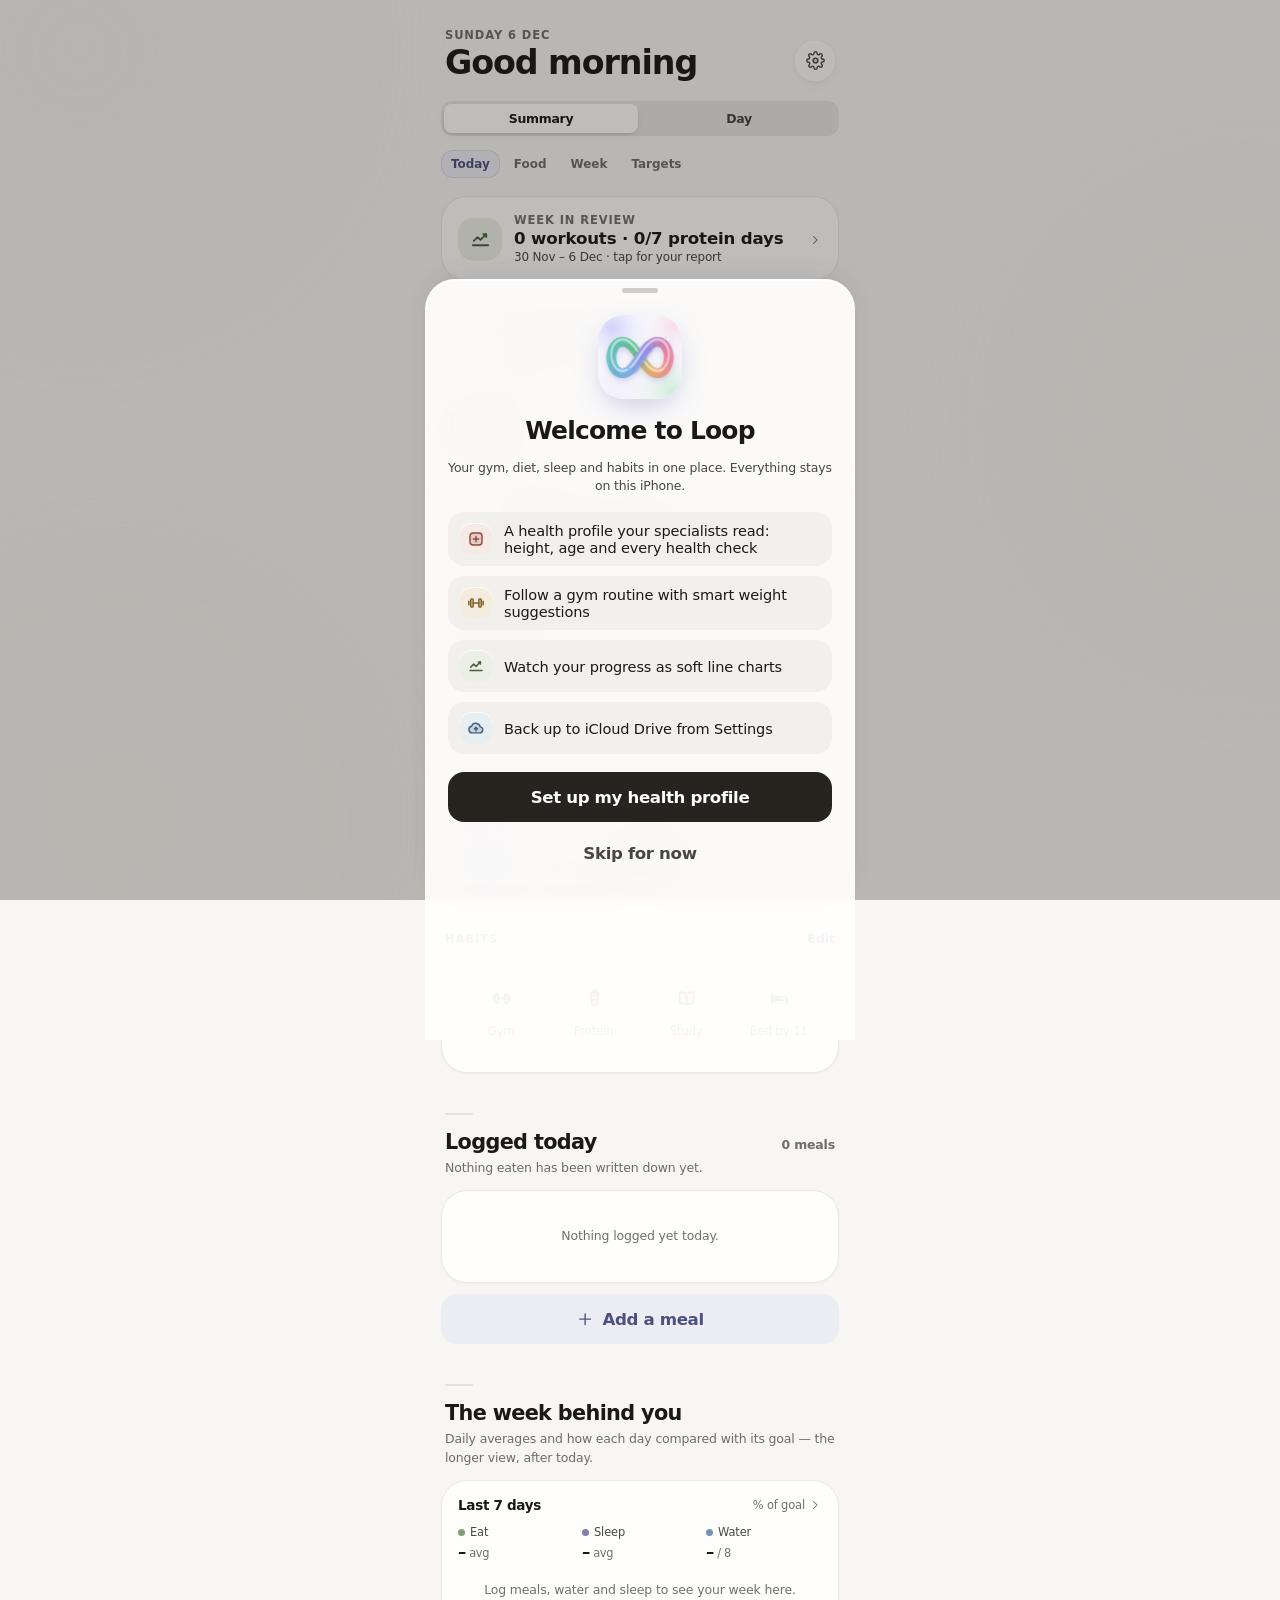
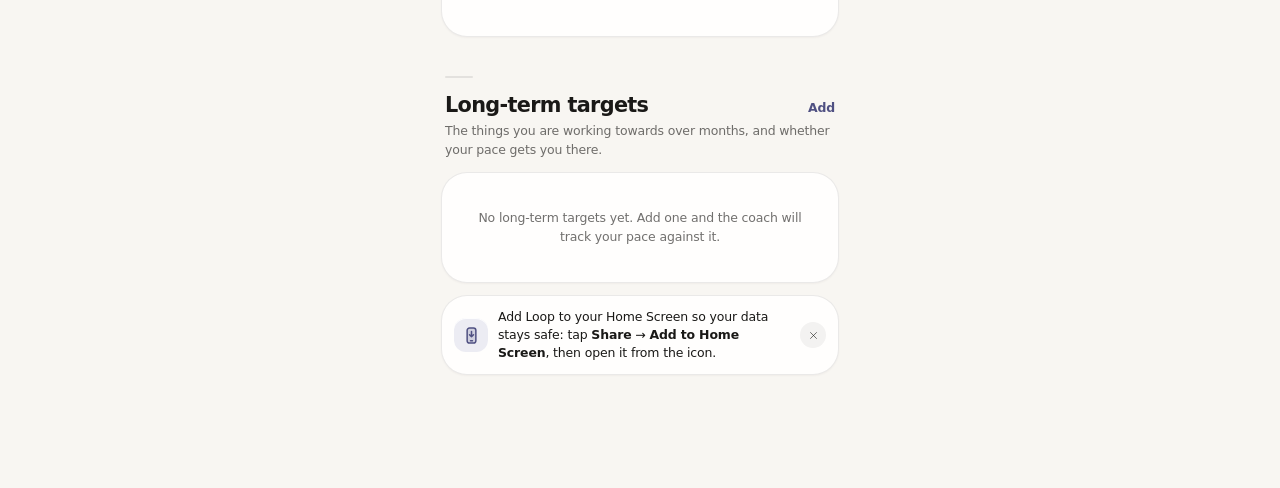
==== commit 7c919e87: "One design system: warm paper, a quieter palette, and a dark theme Loop had grown from six cards on " ====
--- a/index.html
+++ b/index.html
@@ -3,14 +3,15 @@
 <head>
 <meta charset="utf-8">
 <meta name="viewport" content="width=device-width, initial-scale=1, viewport-fit=cover">
-<meta name="theme-color" content="#f8f8fb">
+<meta name="theme-color" content="#f8f6f2" media="(prefers-color-scheme: light)">
+<meta name="theme-color" content="#121113" media="(prefers-color-scheme: dark)">
 <meta name="apple-mobile-web-app-capable" content="yes">
 <meta name="mobile-web-app-capable" content="yes">
 <meta name="apple-mobile-web-app-status-bar-style" content="default">
 <meta name="apple-mobile-web-app-title" content="Loop">
 <!-- No phone-number or date links in the numbers: "2,928" is a calorie count, not a number to call. -->
 <meta name="format-detection" content="telephone=no, date=no, address=no, email=no">
-<meta name="color-scheme" content="light">
+<meta name="color-scheme" content="light dark">
 <!-- Launch screens, so opening from the Home Screen shows Loop instead of a blank white page. -->
 <link rel="apple-touch-startup-image" href="icons/splash-1320x2868.png" media="(device-width: 440px) and (device-height: 956px) and (-webkit-device-pixel-ratio: 3) and (orientation: portrait)">
 <link rel="apple-touch-startup-image" href="icons/splash-1290x2796.png" media="(device-width: 430px) and (device-height: 932px) and (-webkit-device-pixel-ratio: 3) and (orientation: portrait)">
@@ -22,6 +23,10 @@
 <link rel="apple-touch-icon" href="icons/apple-touch-icon.png">
 <link rel="icon" type="image/png" href="icons/icon-192.png">
 <link rel="stylesheet" href="css/app.css">
+<!-- Appearance before the first paint: the choice lives in IndexedDB, which
+     can only be read asynchronously, so it is mirrored into localStorage.
+     Without this a pinned Light or Dark flashes the other one on launch. -->
+<script>try{var t=localStorage.getItem('loop-theme');if(t==='light'||t==='dark')document.documentElement.dataset.theme=t;}catch(e){}</script>
 <title>Loop</title>
 </head>
 <body>
--- a/css/app.css
+++ b/css/app.css
@@ -1,131 +1,343 @@
 /* Loop — soft pastel "Liquid Glass" style, iPhone-first. */
 [hidden] { display: none !important; }
+
+/* ============================================================
+   Design tokens
+   ============================================================
+   One ramp for ink, one for surfaces, one accent family, and a
+   scale each for type, space, radius and elevation. Every colour
+   in the sheet comes from here, so the dark theme is the same
+   sheet with a different set of values rather than a second
+   stylesheet to keep in step.
+
+   The look: warm paper rather than blue-white, one quiet accent
+   at a time, hairlines instead of shadows, and frosted glass
+   kept for the floating chrome (tab bar, title bar, dock,
+   sheets) so a card reads as paper laid on the page instead of
+   another pane of the same glass. */
 :root {
-  --text: #2c2c2e;
-  /* Secondary text and inks are tuned to WCAG AA (4.5:1) on their backgrounds; tertiary
-     text, which is mostly small (11px), now clears 4:1 instead of 3:1. */
-  --text-2: rgba(44,44,46,.72);
-  --text-3: rgba(44,44,46,.6);
-  /* Text size. --ts-u is the reader's choice (Settings → Display, or the iPhone's own
-     Text Size); --ts-w nudges everything up a little on the 6.7" Plus/Pro Max screens,
-     which the 390px layout was first drawn for. Every font-size is multiplied by --ts. */
+  /* --- Ink ------------------------------------------------
+     Tuned to WCAG AA on --bg and on --surface: secondary clears
+     6:1, tertiary (mostly 11px) clears 4:1. */
+  --ink-rgb: 26, 25, 23;
+  --text: rgb(var(--ink-rgb));
+  --text-2: rgba(var(--ink-rgb), .8);
+  --text-3: rgba(var(--ink-rgb), .62);
+
+  /* --- Surfaces -------------------------------------------
+     bg: the page. surface: a card. inset: a panel on a card.
+     raised: a chip that sits above a track. */
+  --bg: #f8f6f2;
+  --surface: #fffefd;
+  --inset: #f2f0ec;
+  --inset-2: #eceae5;
+  --raised: #fffefd;
+  --halo: var(--surface);      /* ring that lifts a dot off its ground */
+  --gloss: rgba(255,255,255,.9); /* top highlight on glass */
+
+  /* --- Lines and fills ------------------------------------ */
+  --hairline: rgba(var(--ink-rgb), .09);
+  --line: rgba(var(--ink-rgb), .07);
+  --line-soft: rgba(var(--ink-rgb), .05);
+  --track: rgba(var(--ink-rgb), .07);
+  --scrim: rgba(22, 20, 17, .28);
+
+  /* --- Solid (a filled button, a dragged pill) ------------- */
+  --ink: #26241f;
+  --on-ink: #fffefd;
+  --on-accent: #fffefd;   /* text on a filled accent */
+
+  /* --- Glass: the floating chrome only -------------------- */
+  --glass: rgba(255,254,253,.72);
+  --glass-bar: rgba(247,246,244,.78);
+  --sheet-bg: rgba(255,254,253,.94);
+  --stroke: rgba(255,255,255,.7);
+  --blur: blur(28px) saturate(170%);
+
+  /* --- Accents --------------------------------------------
+     Six domains, all at roughly one chroma and one lightness so
+     a screen holding several of them reads as one palette:
+     sage, clay, iris, ochre, slate and teal. `-bg` is the tint
+     a tile or chip sits on, `-ink` the text on that tint. */
+  --diet: #7f9f74;   --diet-bg: #ecefe6;   --diet-ink: #46613c;
+  --move: #c08375;   --move-bg: #f6eae6;   --move-ink: #8e4a3b;
+  --sleep: #7f80ab;  --sleep-bg: #ececf3;  --sleep-ink: #4f5082;
+  --school: #c09a5e; --school-bg: #f4eddf; --school-ink: #7d5c23;
+  --work: #7593b1;   --work-bg: #e9eef3;   --work-ink: #41617f;
+  --money: #6b9e98;  --money-bg: #e7efed;  --money-ink: #336660;
+
+  /* --- Type ------------------------------------------------
+     --ts-u is the reader's choice (Settings -> Display, or the
+     iPhone's own Text Size); --ts-w nudges everything up a
+     little on the 6.7" Plus/Pro Max screens, which the 390px
+     layout was first drawn for. Every font-size is multiplied
+     by --ts. */
   --ts-u: 1;
   --ts-w: 1;
   --ts: calc(var(--ts-w) * var(--ts-u));
-  --glass: rgba(255,255,255,.62);
-  --stroke: rgba(255,255,255,.85);
-  --diet: #8fd3a8;   --diet-bg: #eaf7ef;   --diet-ink: #367b51;
-  --move: #f4a7b5;   --move-bg: #fdeef1;   --move-ink: #aa5062;
-  --sleep: #b4b2ef;  --sleep-bg: #efeefc;  --sleep-ink: #6462b8;
-  --school: #f7cd96; --school-bg: #fdf4e8; --school-ink: #946627;
-  --work: #a9cdf2;   --work-bg: #ecf4fd;   --work-ink: #4271a1;
-  --money: #93d8d3;  --money-bg: #e8f7f6;  --money-ink: #297973;
-  --radius: 22px;
+  --fs-micro: calc(11px * var(--ts));  /* eyebrows, axis labels */
+  --fs-xs: calc(12px * var(--ts));     /* captions, sub-notes */
+  --fs-sm: calc(13px * var(--ts));     /* list rows, body small */
+  --fs-md: calc(14px * var(--ts));     /* body */
+  --fs-lg: calc(16px * var(--ts));     /* lead, inputs */
+  --fs-xl: calc(20px * var(--ts));     /* sheet titles */
+  --fs-2xl: calc(24px * var(--ts));    /* card display numbers */
+  --fs-3xl: calc(32px * var(--ts));    /* screen title, hero numbers */
+  --tracking-tight: -.022em;
+  --tracking-display: -.032em;
+  --tracking-eyebrow: .08em;
+
+  /* --- Space ----------------------------------------------- */
+  --sp-1: 4px;  --sp-2: 8px;  --sp-3: 12px; --sp-4: 16px;
+  --sp-5: 20px; --sp-6: 28px; --sp-7: 36px;
+
+  /* --- Radius ---------------------------------------------- */
+  --r-xs: 8px; --r-sm: 12px; --r-md: 16px; --r-lg: 20px;
+  --r-xl: 26px; --r-2xl: 30px; --r-pill: 999px;
+  --radius: var(--r-xl);
+
+  /* --- Elevation -------------------------------------------
+     Warm and shallow. A card gets a hairline, not a shadow;
+     only things that genuinely float get e-2 or e-3. */
+  --e-1: 0 1px 2px rgba(40, 34, 26, .04);
+  --e-2: 0 2px 6px rgba(40, 34, 26, .06), 0 10px 24px -14px rgba(40, 34, 26, .14);
+  --e-3: 0 8px 24px -8px rgba(40, 34, 26, .18), 0 2px 6px rgba(40, 34, 26, .06);
+
   color-scheme: light;
 }
+
+/* ---------- Dark ----------
+   Near-black warmed a little off neutral, so the paper look
+   survives the flip. Cards lift off the page with light rather
+   than with a shadow, which is how depth reads on a dark ground. */
+@media (prefers-color-scheme: dark) {
+  :root:not([data-theme="light"]) { color-scheme: dark; }
+}
+:root[data-theme="dark"] { color-scheme: dark; }
+
+@media (prefers-color-scheme: dark) {
+  :root:not([data-theme="light"]) {
+    --ink-rgb: 237, 236, 233;
+    --text-2: rgba(var(--ink-rgb), .8);
+    --text-3: rgba(var(--ink-rgb), .62);
+    --bg: #121113;
+    --surface: #1c1b1e;
+    --inset: #252428;
+    --inset-2: #2e2d32;
+    --raised: #34333a;
+    --gloss: rgba(255,255,255,.07);
+    --hairline: rgba(var(--ink-rgb), .12);
+    --line: rgba(var(--ink-rgb), .09);
+    --line-soft: rgba(var(--ink-rgb), .07);
+    --track: rgba(var(--ink-rgb), .12);
+    --scrim: rgba(0, 0, 0, .55);
+    --ink: #edece9;
+    --on-ink: #161517;
+    --on-accent: #1a1915;
+    --glass: rgba(32,31,35,.72);
+    --glass-bar: rgba(18,17,19,.8);
+    --sheet-bg: rgba(30,29,33,.96);
+    --stroke: rgba(255,255,255,.08);
+    --diet: #8fae84;   --diet-bg: #242a21;   --diet-ink: #a9c79e;
+    --move: #cf9484;   --move-bg: #2e2320;   --move-ink: #e0a898;
+    --sleep: #9192bd;  --sleep-bg: #24242e;  --sleep-ink: #aeafd6;
+    --school: #d0aa6c; --school-bg: #2c2620;  --school-ink: #e0c08a;
+    --work: #87a5c3;   --work-bg: #1f262d;   --work-ink: #a3c0dc;
+    --money: #7cb0a9;  --money-bg: #1e2827;  --money-ink: #97c7c0;
+    --e-1: 0 1px 2px rgba(0, 0, 0, .3);
+    --e-2: 0 2px 6px rgba(0, 0, 0, .36), 0 10px 24px -14px rgba(0, 0, 0, .6);
+    --e-3: 0 10px 28px -10px rgba(0, 0, 0, .7), 0 2px 6px rgba(0, 0, 0, .4);
+  }
+}
+
+/* The same values again for a theme chosen in Settings, which has
+   to win over whatever the phone is set to. */
+:root[data-theme="dark"] {
+  --ink-rgb: 237, 236, 233;
+  --text-2: rgba(var(--ink-rgb), .8);
+  --text-3: rgba(var(--ink-rgb), .62);
+  --bg: #121113;
+  --surface: #1c1b1e;
+  --inset: #252428;
+  --inset-2: #2e2d32;
+  --raised: #34333a;
+  --gloss: rgba(255,255,255,.07);
+  --hairline: rgba(var(--ink-rgb), .12);
+  --line: rgba(var(--ink-rgb), .09);
+  --line-soft: rgba(var(--ink-rgb), .07);
+  --track: rgba(var(--ink-rgb), .12);
+  --scrim: rgba(0, 0, 0, .55);
+  --ink: #edece9;
+  --on-ink: #161517;
+  --on-accent: #1a1915;
+  --glass: rgba(32,31,35,.72);
+  --glass-bar: rgba(18,17,19,.8);
+  --sheet-bg: rgba(30,29,33,.96);
+  --stroke: rgba(255,255,255,.08);
+  --diet: #8fae84;   --diet-bg: #242a21;   --diet-ink: #a9c79e;
+  --move: #cf9484;   --move-bg: #2e2320;   --move-ink: #e0a898;
+  --sleep: #9192bd;  --sleep-bg: #24242e;  --sleep-ink: #aeafd6;
+  --school: #d0aa6c; --school-bg: #2c2620;  --school-ink: #e0c08a;
+  --work: #87a5c3;   --work-bg: #1f262d;   --work-ink: #a3c0dc;
+  --money: #7cb0a9;  --money-bg: #1e2827;  --money-ink: #97c7c0;
+  --e-1: 0 1px 2px rgba(0, 0, 0, .3);
+  --e-2: 0 2px 6px rgba(0, 0, 0, .36), 0 10px 24px -14px rgba(0, 0, 0, .6);
+  --e-3: 0 10px 28px -10px rgba(0, 0, 0, .7), 0 2px 6px rgba(0, 0, 0, .4);
+}
+
 * { box-sizing: border-box; margin: 0; padding: 0; }
 html { -webkit-text-size-adjust: 100%; touch-action: manipulation; /* no double-tap zoom when tapping + quickly */ }
 body {
   font-family: -apple-system, BlinkMacSystemFont, "SF Pro Text", "Inter", system-ui, sans-serif;
   color: var(--text);
-  background: #f8f8fb;
+  background: var(--bg);
   -webkit-font-smoothing: antialiased;
   -webkit-tap-highlight-color: transparent;
   letter-spacing: -0.01em;
-  font-size: calc(14px * var(--ts));
+  font-size: var(--fs-md);
   min-height: 100dvh;
 }
 button { font: inherit; color: inherit; border: none; background: none; cursor: pointer; text-align: inherit; }
 a { cursor: pointer; }
 
-.wallpaper { position: fixed; inset: 0; z-index: -1; overflow: hidden; background: #f8f8fb; }
-.blob { position: absolute; border-radius: 50%; filter: blur(70px); opacity: .55; }
-.b1 { width: 320px; height: 320px; background: #dcdcfb; top: -110px; left: -90px; }
-.b2 { width: 280px; height: 280px; background: #fbe1e7; top: 220px; right: -120px; }
-.b3 { width: 300px; height: 300px; background: #dff3e6; bottom: -80px; left: -60px; }
-
+/* ---------- The page itself ----------
+   A warm ground with three very low-chroma washes drifting over it
+   and a fine grain on top. The old wallpaper was three saturated
+   blobs seen through every translucent card, which put a moving
+   colour cast under dense numbers; these are faint enough to give
+   the page depth without ever competing with the data. */
+.wallpaper { position: fixed; inset: 0; z-index: -1; overflow: hidden; background: var(--bg); }
+.blob { position: absolute; border-radius: 50%; filter: blur(90px); opacity: .38; }
+.b1 { width: 420px; height: 420px; background: var(--sleep-bg); top: -160px; left: -130px; }
+.b2 { width: 360px; height: 360px; background: var(--move-bg); top: 240px; right: -160px; }
+.b3 { width: 400px; height: 400px; background: var(--diet-bg); bottom: -120px; left: -90px; }
+/* Grain: breaks up the gradient banding that large soft washes show on
+   an OLED phone, and gives the ground a paper tooth. */
+.wallpaper::after {
+  content: ""; position: absolute; inset: -50%; pointer-events: none; opacity: .5; mix-blend-mode: overlay;
+  background-image: url("data:image/svg+xml,%3Csvg xmlns='http://www.w3.org/2000/svg' width='160' height='160'%3E%3Cfilter id='n'%3E%3CfeTurbulence type='fractalNoise' baseFrequency='.85' numOctaves='3'/%3E%3CfeColorMatrix type='saturate' values='0'/%3E%3C/filter%3E%3Crect width='160' height='160' filter='url(%23n)' opacity='.5'/%3E%3C/svg%3E");
+}
+:root[data-theme="dark"] .wallpaper::after { opacity: .3; mix-blend-mode: soft-light; }
+@media (prefers-color-scheme: dark) {
+  :root:not([data-theme="light"]) .wallpaper::after { opacity: .3; mix-blend-mode: soft-light; }
+  :root:not([data-theme="light"]) .blob { opacity: .55; filter: blur(100px); }
+}
+
+/* ---------- Materials ----------
+   Two of them, and the difference is the point. `.glass` is the
+   floating chrome: the tab bar, the title bar, the pinned dock, a
+   sheet — things that sit over the page and should show it moving
+   underneath. `.card` is paper laid on the page: solid, a hairline,
+   barely a shadow. Before this they were the same frosted pane, so
+   a screen had no depth order and every scroll composited a few
+   dozen backdrop filters. */
 .glass {
   position: relative;
   background: var(--glass);
-  backdrop-filter: blur(30px) saturate(160%);
-  -webkit-backdrop-filter: blur(30px) saturate(160%);
+  backdrop-filter: var(--blur);
+  -webkit-backdrop-filter: var(--blur);
   border: 1px solid var(--stroke);
   border-radius: var(--radius);
-  box-shadow: inset 0 1px 0 #fff, 0 6px 24px -10px rgba(60,60,100,.14);
+  box-shadow: inset 0 1px 0 var(--gloss), var(--e-2);
+}
+.card.glass, .card {
+  background: var(--surface);
+  backdrop-filter: none; -webkit-backdrop-filter: none;
+  border: 1px solid var(--hairline);
+  box-shadow: var(--e-1);
 }
 
 .screen {
   max-width: 430px; margin: 0 auto;
-  padding: calc(env(safe-area-inset-top) + 24px) 16px calc(env(safe-area-inset-bottom) + 110px);
-  display: flex; flex-direction: column; gap: 12px;
-}
-
-/* Header */
-header { display: flex; align-items: flex-end; justify-content: space-between; gap: 10px; padding: 0 4px 4px; }
-.date { font-size: calc(11px * var(--ts)); font-weight: 600; color: var(--text-3); text-transform: uppercase; letter-spacing: .05em; }
-h1 { font-size: calc(26px * var(--ts)); font-weight: 700; letter-spacing: -0.03em; margin-top: 2px; }
+  padding: calc(env(safe-area-inset-top) + var(--sp-6)) var(--sp-4) calc(env(safe-area-inset-bottom) + 112px);
+  display: flex; flex-direction: column; gap: var(--sp-3);
+}
+
+/* ---------- Header ----------
+   An eyebrow in small caps over an oversized title: the date is
+   context, the title is the thing. */
+header { display: flex; align-items: flex-end; justify-content: space-between; gap: 10px; padding: 0 var(--sp-1) var(--sp-2); }
+.date {
+  font-size: var(--fs-micro); font-weight: 600; color: var(--text-3);
+  text-transform: uppercase; letter-spacing: var(--tracking-eyebrow);
+}
+h1 { font-size: var(--fs-3xl); font-weight: 700; letter-spacing: var(--tracking-display); margin-top: 4px; line-height: 1.04; }
 .hdr-right { display: flex; align-items: center; gap: 8px; }
-.hdr-pill { font-size: calc(12px * var(--ts)); font-weight: 600; padding: 6px 11px; border-radius: 999px; white-space: nowrap; }
+.hdr-pill { font-size: var(--fs-xs); font-weight: 600; padding: 7px 12px; border-radius: var(--r-pill); white-space: nowrap; }
 .icon-btn { width: 36px; height: 36px; border-radius: 50%; display: grid; place-items: center; color: var(--text-2); }
-.pill-btn { font-size: calc(12.5px * var(--ts)); font-weight: 600; padding: 7px 13px; border-radius: 999px; background: var(--sleep-bg); color: var(--sleep-ink); white-space: nowrap; }
-
-.card { padding: 14px; }
-.head { display: flex; align-items: center; justify-content: space-between; margin-bottom: 10px; }
-.title { display: flex; align-items: center; gap: 7px; font-weight: 600; font-size: calc(13px * var(--ts)); }
+.pill-btn { font-size: var(--fs-xs); font-weight: 600; padding: 8px 14px; border-radius: var(--r-pill); background: var(--sleep-bg); color: var(--sleep-ink); white-space: nowrap; }
+
+.card { padding: var(--sp-4); }
+.head { display: flex; align-items: center; justify-content: space-between; margin-bottom: var(--sp-3); }
+.title { display: flex; align-items: center; gap: var(--sp-2); font-weight: 600; font-size: var(--fs-sm); letter-spacing: var(--tracking-tight); }
 .ico { width: 22px; height: 22px; border-radius: 7px; display: grid; place-items: center; font-size: calc(12px * var(--ts)); flex: none; }
-.big-ico { width: 30px; height: 30px; font-size: calc(16px * var(--ts)); background: rgba(255,255,255,.7); border-radius: 10px; }
+.big-ico { width: 30px; height: 30px; font-size: calc(16px * var(--ts)); background: var(--inset); border-radius: var(--r-sm); }
 .chev { color: var(--text-3); font-size: calc(14px * var(--ts)); }
 .sub-note { font-size: calc(11px * var(--ts)); color: var(--text-3); font-weight: 500; }
 /* Two levels of heading, so a screen reads as a few named chapters rather than
    a stack of identical cards. .sect is the chapter: bigger, darker, with a
    hairline and air above it. .section-label is a group inside one. */
-.sect { padding: 14px 4px 0; border-top: 1px solid rgba(44,44,46,.075); margin-top: 4px; }
-.sect.open { border-top: none; margin-top: 0; padding-top: 4px; }
+/* A chapter gets real air above it and a title a clear step up from
+   the card titles under it, so the eye finds the chapter breaks
+   while scrolling instead of reading one undifferentiated stack. */
+.sect { padding: var(--sp-5) var(--sp-1) 0; margin-top: var(--sp-2); }
+.sect::before {
+  content: ""; display: block; width: 28px; height: 2px; border-radius: 2px;
+  background: var(--hairline); margin-bottom: var(--sp-4);
+}
+.sect.open { margin-top: 0; padding-top: var(--sp-1); }
+.sect.open::before { display: none; }
 .sect-h { display: flex; align-items: baseline; justify-content: space-between; gap: 10px; }
-.sect h2 { font-size: calc(15.5px * var(--ts)); font-weight: 650; letter-spacing: -.02em; color: var(--text); }
-.sect-h a, .sect-h button { font-size: calc(12px * var(--ts)); font-weight: 600; color: var(--work-ink); white-space: nowrap; }
+.sect h2 { font-size: var(--fs-xl); font-weight: 700; letter-spacing: var(--tracking-display); color: var(--text); line-height: 1.15; }
+.sect-h a, .sect-h button { font-size: var(--fs-xs); font-weight: 600; color: var(--sleep-ink); white-space: nowrap; }
 .sect-h a:active, .sect-h button:active { opacity: .55; }
-.sect-n { font-size: calc(11.5px * var(--ts)); color: var(--text-3); line-height: 1.4; margin-top: 3px; max-width: 34em; }
-.sect-v { font-size: calc(12px * var(--ts)); font-weight: 600; color: var(--text-3); white-space: nowrap; font-variant-numeric: tabular-nums; }
-
-.section-label { font-size: calc(12.5px * var(--ts)); font-weight: 600; color: var(--text-2); padding: 6px 4px 0; display: flex; justify-content: space-between; }
-.section-label a { color: var(--work-ink); font-weight: 500; }
-.section-label span { font-weight: 500; color: var(--text-3); }
-.label-sm { font-size: calc(11px * var(--ts)); font-weight: 600; color: var(--text-2); margin-bottom: 5px; }
-.note { font-size: calc(12px * var(--ts)); color: var(--text-2); line-height: 1.45; margin-bottom: 10px; }
+.sect-n { font-size: var(--fs-xs); color: var(--text-3); line-height: 1.5; margin-top: var(--sp-1); max-width: 34em; }
+.sect-v { font-size: var(--fs-xs); font-weight: 600; color: var(--text-3); white-space: nowrap; font-variant-numeric: tabular-nums; }
+
+/* A group inside a chapter: a small-caps rule, not a second heading,
+   so it never reads as a chapter of its own. */
+.section-label {
+  font-size: var(--fs-micro); font-weight: 650; color: var(--text-3);
+  text-transform: uppercase; letter-spacing: var(--tracking-eyebrow);
+  padding: var(--sp-2) var(--sp-1) 0; display: flex; justify-content: space-between; align-items: baseline;
+}
+.section-label a { color: var(--sleep-ink); font-weight: 600; text-transform: none; letter-spacing: 0; font-size: var(--fs-xs); }
+.section-label span { font-weight: 500; color: var(--text-3); text-transform: none; letter-spacing: 0; font-size: var(--fs-xs); }
+.label-sm { font-size: var(--fs-micro); font-weight: 650; color: var(--text-3); margin-bottom: var(--sp-2); text-transform: uppercase; letter-spacing: var(--tracking-eyebrow); }
+.note { font-size: var(--fs-xs); color: var(--text-2); line-height: 1.5; margin-bottom: var(--sp-3); }
 .note.center { text-align: center; margin: 14px 0 0; }
-.empty { text-align: center; color: var(--text-3); font-size: calc(12px * var(--ts)); padding: 16px 8px; line-height: 1.4; }
+.empty { text-align: center; color: var(--text-3); font-size: var(--fs-xs); padding: var(--sp-5) var(--sp-2); line-height: 1.5; }
 .grow { flex: 1; min-width: 0; }
 
 /* Banners */
 .banner { display: flex; align-items: center; gap: 10px; padding: 12px; }
 .banner p { flex: 1; font-size: calc(12px * var(--ts)); line-height: 1.45; }
-.spark-ico { width: 30px; height: 30px; border-radius: 10px; flex: none; display: grid; place-items: center; font-size: calc(15px * var(--ts)); background: #fff; box-shadow: inset 0 0 0 1px rgba(0,0,0,.04); }
+.spark-ico { width: 30px; height: 30px; border-radius: var(--r-sm); flex: none; display: grid; place-items: center; font-size: calc(15px * var(--ts)); background: var(--raised); box-shadow: inset 0 0 0 1px var(--line-soft); }
 
 /* Stats + charts */
 .stats { display: grid; grid-template-columns: repeat(3, 1fr); gap: 8px; }
 .stat .l { display: flex; align-items: center; gap: 5px; font-size: calc(11px * var(--ts)); color: var(--text-2); font-weight: 500; }
-.stat .v { font-size: calc(15px * var(--ts)); font-weight: 650; font-variant-numeric: tabular-nums; margin-top: 2px; white-space: nowrap; }
+.stat .v { font-size: var(--fs-lg); font-weight: 600; letter-spacing: var(--tracking-tight); font-variant-numeric: tabular-nums; margin-top: 3px; white-space: nowrap; }
 .stat .v span { font-size: calc(11px * var(--ts)); color: var(--text-3); font-weight: 500; }
 .dot { width: 7px; height: 7px; border-radius: 50%; display: inline-block; }
 .chart-wrap { position: relative; height: 96px; margin-top: 12px; }
 .chart-wrap svg { position: absolute; inset: 0; width: 100%; height: 100%; overflow: visible; }
 .chart-wrap line, .chart-wrap path, .spark path { vector-effect: non-scaling-stroke; }
-.grid-line { stroke: rgba(0,0,0,.05); stroke-width: 1; }
-.goal-line { stroke: rgba(0,0,0,.2); stroke-width: 1.2; stroke-dasharray: 4 4; }
+.grid-line { stroke: var(--line); stroke-width: 1; }
+.goal-line { stroke: rgba(var(--ink-rgb),.3); stroke-width: 1.2; stroke-dasharray: 4 4; }
 .ln { fill: none; stroke-width: 2.2; stroke-linecap: round; stroke-linejoin: round; }
 .ln-fill { opacity: .1; stroke: none; }
-.chart-y { position: absolute; right: 0; font-size: calc(10.5px * var(--ts)); font-weight: 600; color: var(--text-3); background: rgba(255,255,255,.72); border-radius: 4px; padding: 0 3px; font-variant-numeric: tabular-nums; pointer-events: none; }
+.chart-y { position: absolute; right: 0; font-size: calc(10.5px * var(--ts)); font-weight: 600; color: var(--text-3); background: var(--inset); border-radius: 4px; padding: 0 3px; font-variant-numeric: tabular-nums; pointer-events: none; }
 .chart-y.top { top: 6.5%; transform: translateY(-50%); }
 .chart-y.mid { top: 50%; transform: translateY(-50%); }
 .bars { display: flex; align-items: flex-end; gap: 1.5px; height: 26px; margin-top: 10px; }
 .bars .bar { flex: 1; min-width: 0; height: var(--h); min-height: 0; border-radius: 2px 2px 1px 1px; background: var(--c); opacity: .45; }
 .bars .bar.on { opacity: .95; }
 .track .fill.soft { opacity: .45; }
-.dot.dash-dot { width: 10px; height: 0; border-top: 2px dashed rgba(0,0,0,.35); border-radius: 0; }
+.dot.dash-dot { width: 10px; height: 0; border-top: 2px dashed rgba(var(--ink-rgb),.42); border-radius: 0; }
 .note.sub { color: var(--text-3); margin-top: 4px; }
-.pt { position: absolute; width: 7px; height: 7px; border-radius: 50%; transform: translate(-50%, -50%); background: var(--c); box-shadow: 0 0 0 2px #fff; }
-.pt.live { width: 9px; height: 9px; background: #fff; box-shadow: inset 0 0 0 2px var(--c), 0 0 0 2px #fff; }
+.pt { position: absolute; width: 7px; height: 7px; border-radius: 50%; transform: translate(-50%, -50%); background: var(--c); box-shadow: 0 0 0 2px var(--halo); }
+.pt.live { width: 9px; height: 9px; background: var(--raised); box-shadow: inset 0 0 0 2px var(--c), 0 0 0 2px var(--halo); }
 .pt.live::after { content: ""; position: absolute; inset: -4px; border-radius: 50%; border: 2px solid var(--c); opacity: 0; animation: ping 2.4s ease-out infinite; }
 .chart-days { display: flex; justify-content: space-between; padding: 5px 2px 0; font-size: calc(11px * var(--ts)); font-weight: 600; color: var(--text-3); }
 .chart-days span:last-child { color: var(--text); }
@@ -135,47 +347,47 @@
 /* Widgets */
 .grid { display: grid; grid-template-columns: 1fr 1fr; gap: 12px; }
 .w { cursor: pointer; }
-.w .big, .hv-mini .big { font-size: calc(22px * var(--ts)); font-weight: 700; letter-spacing: -0.03em; line-height: 1; white-space: nowrap; }
-.w .big small, .hv-mini .big small { font-size: calc(11px * var(--ts)); font-weight: 500; color: var(--text-3); margin-left: 3px; letter-spacing: 0; }
+.w .big, .hv-mini .big { font-size: var(--fs-2xl); font-weight: 700; letter-spacing: var(--tracking-display); line-height: 1; white-space: nowrap; font-variant-numeric: tabular-nums; }
+.w .big small, .hv-mini .big small { font-size: var(--fs-xs); font-weight: 500; color: var(--text-3); margin-left: 4px; letter-spacing: 0; }
 .w .sub, .hv-mini .sub { font-size: calc(11px * var(--ts)); color: var(--text-2); margin-top: 5px; }
-.track { height: 5px; border-radius: 3px; background: rgba(0,0,0,.05); overflow: hidden; margin-top: 10px; }
+.track { height: 5px; border-radius: 3px; background: var(--line); overflow: hidden; margin-top: 10px; }
 .fill { height: 100%; border-radius: 3px; transition: width .3s; }
 .drops { display: flex; gap: 3px; margin-top: 10px; }
-.drop { flex: 1; height: 16px; border-radius: 5px; background: rgba(0,0,0,.05); transition: background .25s, transform .15s; }
+.drop { flex: 1; height: 16px; border-radius: 5px; background: var(--line); transition: background .25s, transform .15s; }
 .drop.on { background: var(--work); }
 .drop:active { transform: scaleY(.8); }
 .water-ctrl { display: flex; gap: 6px; margin-top: 8px; }
-.mini { flex: 1; height: 28px; border-radius: 10px; background: var(--work-bg); color: var(--work-ink); font-weight: 700; font-size: calc(16px * var(--ts)); text-align: center; }
+.mini { flex: 1; height: 28px; border-radius: var(--r-sm); background: var(--work-bg); color: var(--work-ink); font-weight: 700; font-size: calc(16px * var(--ts)); text-align: center; }
 .mini:active, .habit:active .c, .btn:active, .quick-btn:active { transform: scale(.96); }
 
 /* Lists */
 .list { display: flex; flex-direction: column; }
-.row { display: flex; align-items: center; gap: 10px; padding: 9px 2px; border-bottom: 1px solid rgba(0,0,0,.045); }
+.row { display: flex; align-items: center; gap: var(--sp-3); padding: 11px 2px; border-bottom: 1px solid var(--line-soft); }
 .row:last-child { border-bottom: none; padding-bottom: 2px; }
 .row:first-child { padding-top: 2px; }
-.time { width: 54px; flex: none; white-space: nowrap; font-size: calc(11px * var(--ts)); font-weight: 600; color: var(--text-3); font-variant-numeric: tabular-nums; }
+.time { width: 56px; flex: none; white-space: nowrap; font-size: var(--fs-xs); font-weight: 600; color: var(--text-3); font-variant-numeric: tabular-nums; }
 .bar { width: 3px; height: 28px; border-radius: 2px; flex: none; }
-.row .t { font-size: calc(13px * var(--ts)); font-weight: 600; overflow: hidden; text-overflow: ellipsis; white-space: nowrap; }
-.row .d { font-size: calc(11px * var(--ts)); color: var(--text-2); margin-top: 1px; }
-.amt { font-size: calc(13px * var(--ts)); font-weight: 650; font-variant-numeric: tabular-nums; white-space: nowrap; }
-.x-btn { width: 26px; height: 26px; flex: none; border-radius: 50%; color: var(--text-3); display: grid; place-items: center; font-size: calc(12px * var(--ts)); background: rgba(0,0,0,.035); }
+.row .t { font-size: var(--fs-md); font-weight: 600; letter-spacing: var(--tracking-tight); overflow: hidden; text-overflow: ellipsis; white-space: nowrap; }
+.row .d { font-size: var(--fs-xs); color: var(--text-2); margin-top: 2px; }
+.amt { font-size: var(--fs-sm); font-weight: 600; font-variant-numeric: tabular-nums; white-space: nowrap; letter-spacing: var(--tracking-tight); }
+.x-btn { width: 26px; height: 26px; flex: none; border-radius: 50%; color: var(--text-3); display: grid; place-items: center; font-size: calc(12px * var(--ts)); background: var(--line-soft); }
 .chips { display: flex; gap: 6px; flex-wrap: wrap; margin-top: 10px; }
-.chip { font-size: calc(11px * var(--ts)); font-weight: 600; padding: 4px 9px; border-radius: 999px; }
+.chip { font-size: var(--fs-micro); font-weight: 600; padding: 5px 10px; border-radius: var(--r-pill); letter-spacing: 0; }
 
 /* Habits */
 .habits { display: flex; justify-content: space-between; flex-wrap: wrap; gap: 6px; }
 .habit { display: flex; flex-direction: column; align-items: center; gap: 4px; font-size: calc(11px * var(--ts)); font-weight: 500; color: var(--text-2); min-width: 56px; }
-.habit .c { width: 46px; height: 46px; border-radius: 50%; display: grid; place-items: center; font-size: calc(19px * var(--ts)); background: rgba(255,255,255,.7); box-shadow: inset 0 0 0 1px rgba(0,0,0,.05); transition: transform .15s; }
+.habit .c { width: 46px; height: 46px; border-radius: 50%; display: grid; place-items: center; font-size: calc(19px * var(--ts)); background: var(--inset); box-shadow: inset 0 0 0 1px var(--line); transition: transform .15s; }
 .habit.on .c { box-shadow: inset 0 0 0 2px var(--diet); background: var(--diet-bg); }
 .habit .s { font-size: calc(11px * var(--ts)); font-weight: 600; color: var(--move-ink); }
 
 /* Health */
 .money-top { display: flex; justify-content: space-between; align-items: flex-end; gap: 10px; }
-.big-xl { font-size: calc(30px * var(--ts)); font-weight: 700; letter-spacing: -0.035em; line-height: 1; }
-.big-xl small { font-size: calc(12px * var(--ts)); color: var(--text-3); font-weight: 500; letter-spacing: 0; margin-left: 4px; }
-.seg { display: flex; gap: 4px; padding: 3px; border-radius: 12px; background: rgba(0,0,0,.04); }
-.seg button { font-size: calc(12px * var(--ts)); font-weight: 600; padding: 7px 10px; border-radius: 9px; color: var(--text-2); text-align: center; }
-.seg button.on { background: #fff; color: var(--text); box-shadow: 0 1px 3px rgba(0,0,0,.08); }
+.big-xl { font-size: var(--fs-3xl); font-weight: 700; letter-spacing: var(--tracking-display); line-height: 1; font-variant-numeric: tabular-nums; }
+.big-xl small { font-size: var(--fs-sm); color: var(--text-3); font-weight: 500; letter-spacing: 0; margin-left: 5px; }
+.seg { display: flex; gap: 4px; padding: 3px; border-radius: var(--r-sm); background: var(--track); }
+.seg button { font-size: var(--fs-xs); font-weight: 600; padding: 7px 10px; border-radius: var(--r-xs); color: var(--text-2); text-align: center; letter-spacing: var(--tracking-tight); }
+.seg button.on { background: var(--raised); color: var(--text); box-shadow: var(--e-1); }
 .seg.wide button { flex: 1; }
 
 .soon { text-align: center; padding: 34px 22px; }
@@ -187,13 +399,13 @@
 .field label { font-size: calc(12px * var(--ts)); font-weight: 600; color: var(--text-2); }
 .input-x {
   font: inherit; font-size: calc(16px * var(--ts)); /* 16px stops iOS zooming into inputs */
-  padding: 11px 13px; border-radius: 14px; width: 100%; min-width: 0;
-  border: 1px solid rgba(0,0,0,.07); background: rgba(255,255,255,.92); color: var(--text); outline: none;
+  padding: 11px 13px; border-radius: var(--r-md); width: 100%; min-width: 0;
+  border: 1px solid var(--hairline); background: var(--surface); color: var(--text); outline: none;
   -webkit-appearance: none; appearance: none;
 }
 .input-x:focus { border-color: var(--sleep); box-shadow: 0 0 0 3px var(--sleep-bg); }
 .row2 { display: grid; grid-template-columns: 1fr 1fr; gap: 10px; }
-.btn { display: flex; align-items: center; justify-content: center; height: 48px; border-radius: 16px; font-weight: 600; font-size: calc(15px * var(--ts)); width: 100%; background: var(--text); color: #fff; transition: transform .12s; }
+.btn { display: flex; align-items: center; justify-content: center; height: 50px; border-radius: var(--r-md); font-weight: 600; font-size: var(--fs-lg); letter-spacing: var(--tracking-tight); width: 100%; background: var(--ink); color: var(--on-ink); transition: transform .12s; }
 .btn.soft { background: var(--sleep-bg); color: var(--sleep-ink); }
 .btn.danger { background: var(--move-bg); color: var(--move-ink); }
 .add-habit { display: flex; gap: 8px; margin-top: 12px; align-items: center; }
@@ -201,25 +413,27 @@
 
 /* Bottom sheet */
 .sheet-wrap { position: fixed; inset: 0; z-index: 50; display: flex; align-items: flex-end; justify-content: center; }
-.sheet-bg { position: absolute; inset: 0; background: rgba(30,30,50,.22); animation: fade .25s ease; }
+.sheet-bg { position: absolute; inset: 0; background: var(--scrim); animation: fade .25s ease; }
 .closing .sheet-bg { animation: fade-out .24s ease forwards; }
 .closing .sheet { animation: down .24s cubic-bezier(.4,0,1,1) forwards; }
 .sheet {
   position: relative; width: 100%; max-width: 430px; max-height: 88dvh; overflow-y: auto;
-  border-radius: 28px 28px 0 0; border-bottom: none;
+  border-radius: var(--r-2xl) var(--r-2xl) 0 0; border-bottom: none;
   padding: 8px 18px calc(env(safe-area-inset-bottom) + 22px);
-  background: rgba(255,255,255,.92);
+  background: var(--sheet-bg);
+  backdrop-filter: var(--blur); -webkit-backdrop-filter: var(--blur);
+  border-top: 1px solid var(--stroke);
   animation: up .42s cubic-bezier(.22,1.12,.36,1);
   transition: transform .3s cubic-bezier(.2,.8,.2,1);
   overscroll-behavior: contain;
 }
-.grabber { width: 36px; height: 5px; border-radius: 3px; background: rgba(0,0,0,.12); margin: 0 auto 14px; }
-.sheet h2 { font-size: calc(20px * var(--ts)); font-weight: 700; letter-spacing: -.02em; margin-bottom: 14px; display: flex; justify-content: space-between; align-items: center; }
+.grabber { width: 36px; height: 5px; border-radius: 3px; background: rgba(var(--ink-rgb),.2); margin: 0 auto 14px; }
+.sheet h2 { font-size: var(--fs-xl); font-weight: 700; letter-spacing: var(--tracking-display); margin-bottom: 14px; display: flex; justify-content: space-between; align-items: center; }
 .quick-grid { display: grid; grid-template-columns: 1fr 1fr; gap: 10px; }
-.quick-btn { padding: 16px 14px; border-radius: 20px; display: flex; flex-direction: column; gap: 8px; font-weight: 600; font-size: calc(14px * var(--ts)); transition: transform .12s; }
+.quick-btn { padding: 16px 14px; border-radius: var(--r-lg); display: flex; flex-direction: column; gap: 8px; font-weight: 600; font-size: calc(14px * var(--ts)); transition: transform .12s; }
 .quick-btn .e { font-size: calc(24px * var(--ts)); }
 .chips-recent { display: flex; flex-wrap: wrap; gap: 6px; margin-bottom: 14px; }
-.chip-btn { padding: 7px 11px; border-radius: 999px; background: var(--diet-bg); color: var(--diet-ink); font-size: calc(12px * var(--ts)); font-weight: 600; }
+.chip-btn { padding: 7px 11px; border-radius: var(--r-pill); background: var(--diet-bg); color: var(--diet-ink); font-size: calc(12px * var(--ts)); font-weight: 600; }
 @keyframes up { from { transform: translateY(100%); } }
 @keyframes down { to { transform: translateY(105%); } }
 @keyframes fade { from { opacity: 0; } }
@@ -229,35 +443,35 @@
 .toast {
   position: fixed; left: 50%; top: calc(env(safe-area-inset-top) + 12px); z-index: 60;
   transform: translate(-50%, -120px); transition: transform .3s cubic-bezier(.2,.8,.2,1);
-  padding: 10px 16px; border-radius: 999px; font-size: calc(13px * var(--ts)); font-weight: 600; background: rgba(255,255,255,.92);
+  padding: 10px 16px; border-radius: var(--r-pill); font-size: var(--fs-sm); font-weight: 600; background: var(--glass);
   white-space: nowrap; pointer-events: none;
 }
 .toast.show { transform: translate(-50%, 0); }
 .toast { display: flex; align-items: center; gap: 12px; }
 .toast.has-action { pointer-events: auto; padding-right: 6px; }
-.toast-act { font-size: calc(13px * var(--ts)); font-weight: 700; color: var(--sleep-ink); background: var(--sleep-bg); padding: 6px 12px; border-radius: 999px; }
+.toast-act { font-size: calc(13px * var(--ts)); font-weight: 700; color: var(--sleep-ink); background: var(--sleep-bg); padding: 6px 12px; border-radius: var(--r-pill); }
 
 /* Tab bar */
 .tabbar {
   position: fixed; left: 50%; transform: translateX(-50%); bottom: max(16px, env(safe-area-inset-bottom));
   width: calc(100% - 32px); max-width: 398px; height: 60px; border-radius: 30px; z-index: 10;
-  display: flex; justify-content: space-around; align-items: center; padding: 0 4px; background: rgba(255,255,255,.88);
-}
-.tab { display: flex; flex-direction: column; align-items: center; gap: 2px; font-size: calc(10.5px * var(--ts)); font-weight: 600; color: var(--text-3); padding: 6px 10px; border-radius: 22px; min-width: 58px; }
+  display: flex; justify-content: space-around; align-items: center; padding: 0 4px; background: var(--glass-bar);
+}
+.tab { display: flex; flex-direction: column; align-items: center; gap: 2px; font-size: calc(10.5px * var(--ts)); font-weight: 600; color: var(--text-3); padding: 6px 10px; border-radius: var(--r-xl); min-width: 58px; }
 .tab svg { width: 20px; height: 20px; }
 .tab { position: relative; z-index: 1; transition: color .25s; }
 .tab.active { color: var(--sleep-ink); }
 .tab-ind {
   position: absolute; left: 0; top: 50%; height: 48px; margin-top: -24px; border-radius: 24px; background: var(--sleep-bg);
   transition: transform .45s cubic-bezier(.3,1.35,.5,1), width .3s, opacity .2s; opacity: 0; pointer-events: none;
-  box-shadow: inset 0 1px 0 rgba(255,255,255,.9);
+  box-shadow: inset 0 1px 0 var(--gloss);
 }
 .tab.ask { padding: 0; min-width: 52px; }
 .tab.ask:active .orb { transform: scale(.9) rotate(90deg); }
 .tab.ask .orb {
   width: 44px; height: 44px; border-radius: 50%; display: grid; place-items: center; font-size: calc(22px * var(--ts)); font-weight: 400; color: var(--sleep-ink);
-  background: conic-gradient(from 200deg, #dcdcfb, #fbd5de, #d6f1e0, #d3e7fb, #dcdcfb);
-  box-shadow: inset 0 1px 0 #fff, 0 4px 14px rgba(100,98,184,.25);
+  background: conic-gradient(from 200deg, var(--sleep-bg), var(--move-bg), var(--diet-bg), var(--work-bg), var(--sleep-bg));
+  box-shadow: inset 0 1px 0 var(--gloss), var(--e-2);
   transition: transform .3s cubic-bezier(.3,1.4,.5,1);
 }
 
@@ -266,15 +480,15 @@
 .streak { color: var(--move-ink); }
 .tap { cursor: pointer; transition: transform .18s cubic-bezier(.3,1.4,.5,1); }
 .tap:active { transform: scale(.98); }
-.row.tap:active { transform: none; background: rgba(0,0,0,.025); border-radius: 10px; }
+.row.tap:active { transform: none; background: var(--line-soft); border-radius: var(--r-sm); }
 
 /* Compact title bar that fades in when the large title scrolls away */
 .topbar {
   position: fixed; top: 0; left: 0; right: 0; z-index: 20; pointer-events: none;
   padding: calc(env(safe-area-inset-top) + 10px) 16px 10px; text-align: center;
   font-size: calc(15px * var(--ts)); font-weight: 650; letter-spacing: -.01em;
-  background: rgba(248,248,251,.72); backdrop-filter: blur(24px) saturate(180%); -webkit-backdrop-filter: blur(24px) saturate(180%);
-  border-bottom: 1px solid rgba(0,0,0,.05);
+  background: var(--glass-bar); backdrop-filter: var(--blur); -webkit-backdrop-filter: var(--blur);
+  border-bottom: 1px solid var(--hairline);
   opacity: 0; transform: translateY(-6px); transition: opacity .25s, transform .25s;
 }
 .topbar.show { opacity: 1; transform: none; }
@@ -311,7 +525,7 @@
 .macro { display: grid; grid-template-columns: 54px 1fr auto; gap: 10px; align-items: center; font-size: calc(12px * var(--ts)); font-weight: 500; color: var(--text-2); }
 .macro .track { margin: 0; height: 6px; }
 .macro b { font-weight: 600; color: var(--text); font-variant-numeric: tabular-nums; font-size: calc(12px * var(--ts)); }
-.big-md { font-size: calc(22px * var(--ts)); font-weight: 700; letter-spacing: -.03em; }
+.big-md { font-size: var(--fs-2xl); font-weight: 700; letter-spacing: var(--tracking-display); font-variant-numeric: tabular-nums; }
 .seg.wide { position: relative; }
 
 /* Forms & sheets */
@@ -325,11 +539,11 @@
   background-repeat: no-repeat; background-position: right 14px center; padding-right: 36px;
 }
 .seg.radio { margin-bottom: 14px; }
-.seg.radio label { flex: 1; text-align: center; font-size: calc(13px * var(--ts)); font-weight: 600; padding: 8px; border-radius: 9px; color: var(--text-2); cursor: pointer; transition: background .2s, color .2s; }
+.seg.radio label { flex: 1; text-align: center; font-size: calc(13px * var(--ts)); font-weight: 600; padding: 8px; border-radius: var(--r-xs); color: var(--text-2); cursor: pointer; transition: background .2s, color .2s; }
 .seg.radio input { display: none; }
-.seg.radio label:has(input:checked) { background: #fff; color: var(--text); box-shadow: 0 1px 3px rgba(0,0,0,.08); }
+.seg.radio label:has(input:checked) { background: var(--raised); color: var(--text); box-shadow: 0 1px 3px var(--hairline); }
 .calc-result { display: grid; grid-template-columns: repeat(3, 1fr); gap: 8px; margin: 2px 0 14px; }
-.calc-result div { padding: 10px; border-radius: 14px; background: var(--diet-bg); display: flex; flex-direction: column; gap: 3px; }
+.calc-result div { padding: 10px; border-radius: var(--r-md); background: var(--diet-bg); display: flex; flex-direction: column; gap: 3px; }
 .calc-result div:nth-child(2) { background: var(--sleep-bg); }
 .calc-result div:nth-child(3) { background: var(--move-bg); }
 .calc-result span { font-size: calc(11px * var(--ts)); font-weight: 600; color: var(--text-2); }
@@ -337,16 +551,16 @@
 .sleep-preview { text-align: center; font-size: calc(13px * var(--ts)); font-weight: 600; color: var(--sleep-ink); margin: -2px 0 12px; min-height: 18px; }
 
 .welcome { text-align: center; padding: 8px 4px 0; }
-.welcome img { border-radius: 22px; box-shadow: 0 10px 30px -8px rgba(100,98,184,.4); animation: float 4s ease-in-out infinite; }
+.welcome img { border-radius: var(--r-xl); box-shadow: 0 10px 30px -8px rgba(100,98,184,.4); animation: float 4s ease-in-out infinite; }
 .welcome h2 { justify-content: center; margin: 14px 0 6px; font-size: calc(24px * var(--ts)); }
 .welcome-list { list-style: none; text-align: left; margin: 16px 0 18px; display: flex; flex-direction: column; gap: 10px; }
-.welcome-list li { display: flex; align-items: center; gap: 12px; font-size: calc(14px * var(--ts)); font-weight: 500; padding: 10px 12px; border-radius: 14px; background: rgba(255,255,255,.7); }
-.welcome-list span { width: 30px; height: 30px; border-radius: 10px; display: grid; place-items: center; background: var(--sleep-bg); flex: none; }
+.welcome-list li { display: flex; align-items: center; gap: 12px; font-size: calc(14px * var(--ts)); font-weight: 500; padding: 10px 12px; border-radius: var(--r-md); background: var(--inset); }
+.welcome-list span { width: 30px; height: 30px; border-radius: var(--r-sm); display: grid; place-items: center; background: var(--sleep-bg); flex: none; }
 @keyframes float { 50% { transform: translateY(-5px); } }
 .center { text-align: center; }
 
 .brand { display: flex; align-items: center; gap: 14px; }
-.brand img { border-radius: 13px; box-shadow: 0 6px 16px -6px rgba(100,98,184,.4); }
+.brand img { border-radius: var(--r-sm); box-shadow: 0 6px 16px -6px rgba(100,98,184,.4); }
 .brand .t { font-size: calc(17px * var(--ts)); font-weight: 700; }
 .brand .d { font-size: calc(12px * var(--ts)); color: var(--text-2); margin-top: 2px; }
 
@@ -359,13 +573,13 @@
 .i .d { fill: currentColor; stroke: none; opacity: .18; }
 .i.up { transform: rotate(-90deg); }
 .i.down { transform: rotate(90deg); }
-.tile { width: 26px; height: 26px; border-radius: 8px; display: inline-grid; place-items: center; flex: none; box-shadow: inset 0 1px 0 rgba(255,255,255,.7); }
+.tile { width: 26px; height: 26px; border-radius: var(--r-xs); display: inline-grid; place-items: center; flex: none; box-shadow: inset 0 1px 0 var(--gloss); }
 .tile .i { width: 16px; height: 16px; vertical-align: 0; }
-.tile.lg { width: 42px; height: 42px; border-radius: 13px; }
+.tile.lg { width: 42px; height: 42px; border-radius: var(--r-sm); }
 .tile.lg .i { width: 22px; height: 22px; }
-.tile.xl { width: 64px; height: 64px; border-radius: 20px; margin-bottom: 12px; }
+.tile.xl { width: 64px; height: 64px; border-radius: var(--r-lg); margin-bottom: 12px; }
 .tile.xl .i { width: 32px; height: 32px; }
-.banner .tile { width: 34px; height: 34px; border-radius: 11px; }
+.banner .tile { width: 34px; height: 34px; border-radius: var(--r-sm); }
 .banner .tile .i { width: 19px; height: 19px; }
 .chev .i, .sub-note .i { width: 14px; height: 14px; }
 .x-btn .i { width: 13px; height: 13px; }
@@ -384,14 +598,14 @@
 .toast-i .i { width: 17px; height: 17px; }
 .w .sub .i { width: 12px; height: 12px; }
 .soon .tile { margin: 0 auto 14px; }
-.welcome-list .tile { width: 32px; height: 32px; border-radius: 10px; }
+.welcome-list .tile { width: 32px; height: 32px; border-radius: var(--r-sm); }
 .welcome-list span.tile { background: none; }
 .sleep-preview .i { width: 14px; height: 14px; }
 
 /* Habit icon picker */
 .icon-pick { display: grid; grid-template-columns: repeat(10, 1fr); gap: 6px; margin: 4px 0 12px; }
 .icon-pick input { display: none; }
-.icon-pick span { aspect-ratio: 1; border-radius: 10px; display: grid; place-items: center; background: rgba(255,255,255,.75); color: var(--text-2); box-shadow: inset 0 0 0 1px rgba(0,0,0,.05); transition: background .2s, color .2s, transform .15s; cursor: pointer; }
+.icon-pick span { aspect-ratio: 1; border-radius: var(--r-sm); display: grid; place-items: center; background: var(--inset); color: var(--text-2); box-shadow: inset 0 0 0 1px var(--line); transition: background .2s, color .2s, transform .15s; cursor: pointer; }
 .icon-pick span .i { width: 17px; height: 17px; }
 .icon-pick input:checked + span { background: var(--diet-bg); color: var(--diet-ink); box-shadow: inset 0 0 0 2px var(--diet); transform: scale(1.06); }
 .add-habit { display: block; margin-top: 14px; }
@@ -405,30 +619,30 @@
 .wk-card .t, .live-card .t { font-size: calc(16px * var(--ts)); font-weight: 650; letter-spacing: -.01em; }
 .wk-card .d { font-size: calc(11.5px * var(--ts)); color: var(--text-2); margin-top: 2px; }
 .wk-card .label-sm { margin-bottom: 2px; }
-.pill-btn.strong { background: var(--text); color: #fff; display: inline-flex; align-items: center; gap: 4px; padding: 9px 14px; }
-.pr-badge { display: inline-flex; align-items: center; gap: 3px; font-size: calc(11px * var(--ts)); font-weight: 700; color: var(--school-ink); background: var(--school-bg); padding: 2px 7px; border-radius: 999px; vertical-align: 1px; }
+.pill-btn.strong { background: var(--ink); color: var(--on-ink); display: inline-flex; align-items: center; gap: 4px; padding: 9px 14px; }
+.pr-badge { display: inline-flex; align-items: center; gap: 3px; font-size: calc(11px * var(--ts)); font-weight: 700; color: var(--school-ink); background: var(--school-bg); padding: 2px 7px; border-radius: var(--r-pill); vertical-align: 1px; }
 .pr-badge .i { width: 11px; height: 11px; }
 .pr-badge.big { width: 34px; height: 34px; padding: 0; justify-content: center; }
 .pr-badge.big .i { width: 18px; height: 18px; }
 .ex-chips { display: flex; flex-wrap: wrap; gap: 6px; margin: 10px 0 14px; }
-.ex-chips span { font-size: calc(11.5px * var(--ts)); font-weight: 500; padding: 5px 9px; border-radius: 10px; background: rgba(255,255,255,.7); color: var(--text-2); }
+.ex-chips span { font-size: calc(11.5px * var(--ts)); font-weight: 500; padding: 5px 9px; border-radius: var(--r-sm); background: var(--inset); color: var(--text-2); }
 .ex-chips b { font-weight: 650; color: var(--text); margin-left: 2px; }
 .day-pick { display: flex; flex-wrap: wrap; gap: 6px; margin-top: 10px; }
-.chip-btn.soft { background: rgba(255,255,255,.75); color: var(--text-2); box-shadow: inset 0 0 0 1px rgba(0,0,0,.05); display: inline-flex; align-items: center; gap: 3px; }
+.chip-btn.soft { background: var(--inset); color: var(--text-2); box-shadow: inset 0 0 0 1px var(--line); display: inline-flex; align-items: center; gap: 3px; }
 .chip-btn.on { background: var(--sleep-bg); color: var(--sleep-ink); box-shadow: inset 0 0 0 2px var(--sleep); }
 .stats.two { grid-template-columns: 1fr 1fr; }
 .lift-spark { width: 64px; }
 .lift-spark .spark { margin: 0; height: 24px; }
 .tools { display: grid; grid-template-columns: repeat(3, 1fr); gap: 10px; }
-.tool { display: flex; flex-direction: column; align-items: center; gap: 8px; padding: 14px 8px; font-size: calc(12px * var(--ts)); font-weight: 600; border-radius: 20px; }
-.tool .tile { width: 36px; height: 36px; border-radius: 11px; }
+.tool { display: flex; flex-direction: column; align-items: center; gap: 8px; padding: 14px 8px; font-size: calc(12px * var(--ts)); font-weight: 600; border-radius: var(--r-lg); }
+.tool .tile { width: 36px; height: 36px; border-radius: var(--r-sm); }
 .tool .tile .i { width: 19px; height: 19px; }
 .tpl-list { display: flex; flex-direction: column; gap: 10px; margin-bottom: 6px; }
-.tpl { padding: 14px; border-radius: 18px; background: rgba(255,255,255,.75); box-shadow: inset 0 0 0 1px rgba(0,0,0,.04); }
+.tpl { padding: 14px; border-radius: var(--r-lg); background: var(--inset); box-shadow: inset 0 0 0 1px var(--line-soft); }
 .tpl .t { font-size: calc(15px * var(--ts)); font-weight: 650; }
 .tpl .d { font-size: calc(12px * var(--ts)); color: var(--text-2); margin-top: 3px; line-height: 1.4; }
 .tpl-days { display: flex; gap: 5px; flex-wrap: wrap; margin-top: 8px; }
-.tpl-days span { font-size: calc(11px * var(--ts)); font-weight: 600; padding: 3px 8px; border-radius: 999px; background: var(--move-bg); color: var(--move-ink); }
+.tpl-days span { font-size: calc(11px * var(--ts)); font-weight: 600; padding: 3px 8px; border-radius: var(--r-pill); background: var(--move-bg); color: var(--move-ink); }
 
 /* Workout session */
 .wk-head h1 { font-size: calc(24px * var(--ts)); }
@@ -436,47 +650,47 @@
 .ex-head { display: flex; align-items: center; gap: 10px; }
 .ex-head .t { font-size: calc(15px * var(--ts)); font-weight: 650; }
 .ex-head .d { font-size: calc(11px * var(--ts)); color: var(--text-2); margin-top: 1px; }
-.hint { display: flex; align-items: center; gap: 6px; font-size: calc(11.5px * var(--ts)); font-weight: 500; color: var(--sleep-ink); background: var(--sleep-bg); padding: 7px 10px; border-radius: 11px; margin: 10px 0 8px; }
+.hint { display: flex; align-items: center; gap: 6px; font-size: calc(11.5px * var(--ts)); font-weight: 500; color: var(--sleep-ink); background: var(--sleep-bg); padding: 7px 10px; border-radius: var(--r-sm); margin: 10px 0 8px; }
 .hint .i { width: 14px; height: 14px; }
 .hint.up { color: var(--diet-ink); background: var(--diet-bg); }
 .sets { display: flex; flex-direction: column; gap: 5px; }
-.set-row { display: grid; grid-template-columns: 26px 1fr 64px 54px 40px; gap: 6px; align-items: center; padding: 3px 2px; border-radius: 12px; transition: background .25s; }
+.set-row { display: grid; grid-template-columns: 26px 1fr 64px 54px 40px; gap: 6px; align-items: center; padding: 3px 2px; border-radius: var(--r-sm); transition: background .25s; }
 .set-row.head { font-size: calc(11px * var(--ts)); font-weight: 600; color: var(--text-3); text-transform: uppercase; letter-spacing: .04em; padding: 0 2px; }
 .set-row.head span:nth-child(n+3) { text-align: center; }
-.set-row .n { width: 24px; height: 24px; border-radius: 8px; display: grid; place-items: center; font-size: calc(12px * var(--ts)); font-weight: 700; color: var(--text-2); background: rgba(0,0,0,.04); }
+.set-row .n { width: 24px; height: 24px; border-radius: var(--r-xs); display: grid; place-items: center; font-size: calc(12px * var(--ts)); font-weight: 700; color: var(--text-2); background: var(--line-soft); }
 .set-row .prev { font-size: calc(11.5px * var(--ts)); color: var(--text-3); font-variant-numeric: tabular-nums; white-space: nowrap; overflow: hidden; text-overflow: ellipsis; }
-.set-in { font: inherit; font-size: calc(16px * var(--ts)); font-weight: 600; text-align: center; padding: 8px 2px; width: 100%; min-width: 0; border-radius: 11px; border: 1px solid rgba(0,0,0,.06); background: rgba(255,255,255,.9); color: var(--text); outline: none; font-variant-numeric: tabular-nums; -webkit-appearance: none; }
+.set-in { font: inherit; font-size: calc(16px * var(--ts)); font-weight: 600; text-align: center; padding: 8px 2px; width: 100%; min-width: 0; border-radius: var(--r-sm); border: 1px solid var(--line); background: var(--surface); color: var(--text); outline: none; font-variant-numeric: tabular-nums; -webkit-appearance: none; }
 .set-in::placeholder { color: rgba(44,44,46,.3); }
 .set-in:focus { border-color: var(--move); box-shadow: 0 0 0 3px var(--move-bg); }
-.set-check { width: 38px; height: 36px; border-radius: 11px; display: grid; place-items: center; background: rgba(0,0,0,.05); color: var(--text-3); transition: background .2s, color .2s, transform .15s; }
+.set-check { width: 38px; height: 36px; border-radius: var(--r-sm); display: grid; place-items: center; background: var(--line); color: var(--text-3); transition: background .2s, color .2s, transform .15s; }
 .set-check .i { width: 19px; height: 19px; stroke-width: 2.4; }
 .set-check:active { transform: scale(.9); }
 .set-row.done { background: var(--diet-bg); }
-.set-row.done .set-check { background: var(--diet); color: #fff; }
-.set-row.done .set-in { background: rgba(255,255,255,.6); border-color: transparent; }
-.set-row.done .n { background: var(--diet); color: #fff; }
+.set-row.done .set-check { background: var(--diet); color: var(--on-accent); }
+.set-row.done .set-in { background: var(--inset); border-color: transparent; }
+.set-row.done .n { background: var(--diet); color: var(--on-accent); }
 .ex-actions { display: flex; gap: 6px; margin-top: 10px; }
 .wk-bar { position: fixed; left: 50%; transform: translateX(-50%); bottom: max(16px, env(safe-area-inset-bottom)); width: calc(100% - 32px); max-width: 398px; z-index: 12; display: flex; flex-direction: column; gap: 8px; }
 .btn.finish { box-shadow: 0 10px 30px -10px rgba(0,0,0,.4); }
-.rest { position: relative; overflow: hidden; display: flex; align-items: center; gap: 8px; padding: 8px 8px 8px 14px; border-radius: 20px; background: rgba(255,255,255,.9); animation: rise .35s cubic-bezier(.2,.9,.3,1); }
+.rest { position: relative; overflow: hidden; display: flex; align-items: center; gap: 8px; padding: 8px 8px 8px 14px; border-radius: var(--r-lg); background: var(--surface); animation: rise .35s cubic-bezier(.2,.9,.3,1); }
 .rest .rest-fill { position: absolute; left: 0; top: 0; bottom: 0; width: var(--p); background: var(--sleep-bg); transition: width .5s linear; z-index: -1; }
 .rest > .i { width: 18px; height: 18px; color: var(--sleep-ink); }
 .rest b { flex: 1; font-size: calc(18px * var(--ts)); font-weight: 700; font-variant-numeric: tabular-nums; color: var(--sleep-ink); }
-.mini-pill { font-size: calc(12px * var(--ts)); font-weight: 700; padding: 7px 10px; border-radius: 12px; background: rgba(255,255,255,.9); color: var(--text-2); box-shadow: inset 0 0 0 1px rgba(0,0,0,.05); }
+.mini-pill { font-size: calc(12px * var(--ts)); font-weight: 700; padding: 7px 10px; border-radius: var(--r-sm); background: var(--surface); color: var(--text-2); box-shadow: inset 0 0 0 1px var(--line); }
 
 /* Pickers & menus */
 .search-box { position: relative; margin-bottom: 12px; }
 .search-box > .i { position: absolute; left: 13px; top: 50%; transform: translateY(-50%); color: var(--text-3); }
 .search-box input { padding-left: 38px; }
 .pick-list { display: flex; flex-direction: column; gap: 12px; }
-.pick-row { display: flex; align-items: center; gap: 8px; width: 100%; padding: 11px 4px; border-bottom: 1px solid rgba(0,0,0,.045); }
+.pick-row { display: flex; align-items: center; gap: 8px; width: 100%; padding: 11px 4px; border-bottom: 1px solid var(--line-soft); }
 .pick-row .t { font-size: calc(14px * var(--ts)); font-weight: 600; flex: 1; }
 .pick-row .d { font-size: calc(11px * var(--ts)); color: var(--text-3); }
 .pick-row > .i { color: var(--sleep-ink); }
 .custom-ex { margin-top: 16px; }
 .custom-ex summary { font-size: calc(13px * var(--ts)); font-weight: 600; color: var(--sleep-ink); cursor: pointer; padding: 8px 0 12px; }
 .menu { display: flex; flex-direction: column; gap: 6px; }
-.menu-row { display: flex; align-items: center; gap: 12px; padding: 14px; border-radius: 16px; background: rgba(255,255,255,.75); font-size: calc(14px * var(--ts)); font-weight: 600; }
+.menu-row { display: flex; align-items: center; gap: 12px; padding: 14px; border-radius: var(--r-md); background: var(--inset); font-size: calc(14px * var(--ts)); font-weight: 600; }
 .menu-row .i { width: 19px; height: 19px; color: var(--text-2); }
 .menu-row.danger { color: var(--move-ink); }
 .menu-row.danger .i { color: var(--move-ink); }
@@ -492,14 +706,14 @@
 .bar-viz { display: flex; align-items: center; justify-content: center; gap: 3px; height: 110px; margin: 6px 0 4px; }
 .bar-viz .sleeve { width: 70px; height: 10px; border-radius: 3px; background: linear-gradient(#e4e4ea, #c9c9d3); }
 .bar-viz .collar { width: 8px; height: 22px; border-radius: 3px; background: #b9b9c4; }
-.pl { width: 22px; height: var(--h); border-radius: 6px; display: grid; place-items: center; font-size: calc(10px * var(--ts)); font-weight: 700; color: rgba(0,0,0,.55); writing-mode: vertical-rl; box-shadow: inset 0 1px 0 rgba(255,255,255,.6), 0 2px 6px rgba(0,0,0,.08); animation: rise .35s cubic-bezier(.2,.9,.3,1) both; }
+.pl { width: 22px; height: var(--h); border-radius: 6px; display: grid; place-items: center; font-size: calc(10px * var(--ts)); font-weight: 700; color: rgba(22,20,16,.62); writing-mode: vertical-rl; box-shadow: inset 0 1px 0 rgba(255,255,255,.6), 0 2px 6px rgba(0,0,0,.14); animation: rise .35s cubic-bezier(.2,.9,.3,1) both; }
 
 /* Routine editor */
 .day-head { display: flex; gap: 8px; align-items: center; margin-bottom: 8px; }
 .day-name { font-weight: 650; }
 .r-ex { align-items: flex-start; }
 .r-nums { display: flex; align-items: center; gap: 4px; margin-top: 6px; font-size: calc(11px * var(--ts)); color: var(--text-2); }
-.r-num { font: inherit; font-size: calc(16px * var(--ts)); width: 42px; text-align: center; padding: 5px 2px; border-radius: 9px; border: 1px solid rgba(0,0,0,.07); background: rgba(255,255,255,.9); color: var(--text); -webkit-appearance: none; }
+.r-num { font: inherit; font-size: calc(16px * var(--ts)); width: 42px; text-align: center; padding: 5px 2px; border-radius: var(--r-xs); border: 1px solid var(--hairline); background: var(--surface); color: var(--text); -webkit-appearance: none; }
 .r-move { display: flex; gap: 4px; }
 .add-ex { margin-top: 10px; }
 
@@ -507,44 +721,44 @@
 .confetti { position: fixed; inset: 0; pointer-events: none; z-index: 70; overflow: hidden; }
 .confetti i { position: absolute; top: -20px; border-radius: 3px; animation: fall 2.3s cubic-bezier(.2,.6,.4,1) forwards; }
 @keyframes fall { to { transform: translate(var(--dx), 105vh) rotate(var(--r)); opacity: .9; } }
-.tab.ask .orb .i { width: 22px; height: 22px; stroke-width: 2.2; }
+.tab.ask .orb .i { width: 22px; height: 22px; stroke-width: 2.2; color: var(--on-accent); }
 .ln.dash { stroke-dasharray: 4 5; stroke-width: 1.4; opacity: .55; }
 
 /* ---------- v4: Plan ---------- */
 /* Agenda calendar: a week strip that expands into a month grid. */
 .cal { display: flex; flex-direction: column; gap: 6px; padding: 10px 8px 8px; touch-action: pan-y; }
 .cal-top { display: flex; align-items: center; gap: 6px; padding: 0 2px; }
-.cal-title { display: flex; align-items: center; gap: 5px; margin-right: auto; padding: 3px 6px; border-radius: 11px; font-size: calc(15px * var(--ts)); font-weight: 650; letter-spacing: -0.02em; transition: background .2s; }
-.cal-title:active { background: rgba(0,0,0,.05); }
+.cal-title { display: flex; align-items: center; gap: 5px; margin-right: auto; padding: 3px 6px; border-radius: var(--r-sm); font-size: calc(15px * var(--ts)); font-weight: 650; letter-spacing: -0.02em; transition: background .2s; }
+.cal-title:active { background: var(--line); }
 .cal-title span { font-weight: 500; color: var(--text-3); }
 .cal-title .i { width: 12px; height: 12px; color: var(--text-3); transform: rotate(90deg); transition: transform .25s; }
 .cal.month .cal-title .i { transform: rotate(-90deg); }
 .cal-nav { display: flex; align-items: center; gap: 5px; }
-.cal-today { font-size: calc(11px * var(--ts)); font-weight: 600; padding: 5px 10px; border-radius: 999px; background: var(--sleep-bg); color: var(--sleep-ink); }
+.cal-today { font-size: calc(11px * var(--ts)); font-weight: 600; padding: 5px 10px; border-radius: var(--r-pill); background: var(--sleep-bg); color: var(--sleep-ink); }
 .cal-jump { position: relative; overflow: hidden; cursor: pointer; }
 .cal-jump input { position: absolute; inset: 0; width: 100%; height: 100%; padding: 0; border: 0; opacity: 0; cursor: pointer; }
 .cal-dow, .cal-grid { display: grid; grid-template-columns: repeat(7, 1fr); gap: 2px; }
 .cal-dow span { text-align: center; font-size: calc(11px * var(--ts)); font-weight: 600; color: var(--text-3); }
-.day { display: flex; flex-direction: column; align-items: center; gap: 3px; padding: 6px 0 5px; border-radius: 14px; transition: background .2s; }
+.day { display: flex; flex-direction: column; align-items: center; gap: 3px; padding: 6px 0 5px; border-radius: var(--r-md); transition: background .2s; }
 .day span { font-size: calc(11px * var(--ts)); font-weight: 600; color: var(--text-3); }
 .day b { font-size: calc(16px * var(--ts)); font-weight: 650; width: 30px; height: 30px; display: grid; place-items: center; border-radius: 50%; }
 .day i { display: flex; gap: 2px; height: 5px; }
 .day em { width: 5px; height: 5px; border-radius: 50%; }
 .day.today b { color: var(--sleep-ink); }
-.day.on b { background: var(--text); color: #fff; }
+.day.on b { background: var(--ink); color: var(--on-ink); }
 .cal.month .day { gap: 2px; padding: 3px 0 2px; }
 .cal.month .day b { font-size: calc(15px * var(--ts)); }
 .day.off { opacity: .34; }
-.tag { margin-left: auto; font-size: calc(11px * var(--ts)); font-weight: 600; padding: 3px 8px; border-radius: 999px; white-space: nowrap; background: rgba(0,0,0,.05); color: var(--text-2); text-transform: capitalize; }
+.tag { margin-left: auto; font-size: calc(11px * var(--ts)); font-weight: 600; padding: 3px 8px; border-radius: var(--r-pill); white-space: nowrap; background: var(--line); color: var(--text-2); text-transform: capitalize; }
 .tag.hot { background: var(--move-bg); color: var(--move-ink); }
 .tag.st-paid { background: var(--diet-bg); color: var(--diet-ink); }
 .tag.st-overdue { background: var(--move-bg); color: var(--move-ink); }
 .tag.st-sent { background: var(--work-bg); color: var(--work-ink); }
 .tag + .amt { margin-left: 8px; }
 .late { color: var(--move-ink); font-weight: 600; }
-.check { width: 24px; height: 24px; flex: none; border-radius: 50%; display: grid; place-items: center; border: 1.6px solid rgba(0,0,0,.18); color: transparent; transition: background .2s, border-color .2s; }
+.check { width: 24px; height: 24px; flex: none; border-radius: 50%; display: grid; place-items: center; border: 1.6px solid rgba(var(--ink-rgb),.26); color: transparent; transition: background .2s, border-color .2s; }
 .check .i { width: 14px; height: 14px; stroke-width: 2.6; }
-.check.on { background: var(--diet); border-color: var(--diet); color: #fff; }
+.check.on { background: var(--diet); border-color: var(--diet); color: var(--on-accent); }
 .row.done .t { color: var(--text-3); text-decoration: line-through; font-weight: 500; }
 .row .dot { flex: none; }
 .quick-task { display: flex; flex-direction: column; gap: 8px; }
@@ -552,21 +766,21 @@
 .quick-task .pill-btn { padding: 0 14px; }
 .color-pick { display: flex; gap: 10px; margin: 4px 0 14px; }
 .color-pick input { display: none; }
-.color-pick span { width: 30px; height: 30px; border-radius: 50%; display: block; box-shadow: inset 0 0 0 3px rgba(255,255,255,.8); cursor: pointer; transition: transform .15s; }
-.color-pick input:checked + span { box-shadow: inset 0 0 0 3px #fff, 0 0 0 2px var(--text); transform: scale(1.08); }
+.color-pick span { width: 30px; height: 30px; border-radius: 50%; display: block; box-shadow: inset 0 0 0 3px var(--surface); cursor: pointer; transition: transform .15s; }
+.color-pick input:checked + span { box-shadow: inset 0 0 0 3px var(--halo), 0 0 0 2px var(--text); transform: scale(1.08); }
 .need { display: grid; grid-template-columns: 1fr 1fr; gap: 8px; }
-.need div { padding: 10px; border-radius: 14px; background: var(--school-bg); display: flex; flex-direction: column; gap: 2px; }
+.need div { padding: 10px; border-radius: var(--r-md); background: var(--school-bg); display: flex; flex-direction: column; gap: 2px; }
 .need span { font-size: calc(11px * var(--ts)); font-weight: 600; color: var(--text-2); }
 .need b { font-size: calc(15px * var(--ts)); font-weight: 700; }
 .need .yes { background: var(--diet-bg); }
-.need .no { background: rgba(0,0,0,.04); }
+.need .no { background: var(--line-soft); }
 .need .no b { color: var(--text-3); font-size: calc(13px * var(--ts)); }
 .switch-row { display: flex; align-items: center; gap: 8px; height: 46px; font-size: calc(14px * var(--ts)); font-weight: 500; color: var(--text); }
 .switch-row input { width: 20px; height: 20px; accent-color: var(--diet-ink); }
 .tt-day + .tt-day { margin-top: 12px; }
 .sub-note { display: inline-flex; align-items: center; gap: 3px; }
 button.sub-note { color: var(--sleep-ink); font-weight: 600; }
-.row .tile { width: 30px; height: 30px; border-radius: 9px; }
+.row .tile { width: 30px; height: 30px; border-radius: var(--r-xs); }
 .row .tile .i { width: 17px; height: 17px; }
 .btn:disabled { opacity: .45; }
 
@@ -575,21 +789,21 @@
 .month-nav b { font-size: calc(14px * var(--ts)); font-weight: 650; }
 .month-nav .x-btn:disabled { opacity: .3; }
 .flow { display: grid; grid-template-columns: repeat(3, 1fr); gap: 8px; margin-top: 12px; }
-.flow > div { padding: 9px 10px; border-radius: 14px; }
+.flow > div { padding: 9px 10px; border-radius: var(--r-md); }
 .flow .k { font-size: calc(11px * var(--ts)); font-weight: 600; }
 .flow .n { font-size: calc(15px * var(--ts)); font-weight: 650; margin-top: 2px; font-variant-numeric: tabular-nums; }
 .legend-inline { display: flex; gap: 12px; margin-top: 8px; font-size: calc(11px * var(--ts)); color: var(--text-2); font-weight: 500; }
 .legend-inline { flex-wrap: wrap; row-gap: 4px; }
 /* What's in each account, and how a month's spending split across them. */
 .bal-grid { display: grid; grid-template-columns: repeat(2, 1fr); gap: 8px; margin-top: 12px; }
-.bal { display: flex; align-items: center; gap: 9px; padding: 8px 10px; border-radius: 14px; background: rgba(0,0,0,.025); }
-.bal .tile { width: 26px; height: 26px; border-radius: 9px; flex: none; }
+.bal { display: flex; align-items: center; gap: 9px; padding: 8px 10px; border-radius: var(--r-md); background: var(--line-soft); }
+.bal .tile { width: 26px; height: 26px; border-radius: var(--r-xs); flex: none; }
 .bal .tile .i { width: 15px; height: 15px; }
 .bal .k { font-size: calc(11px * var(--ts)); color: var(--text-2); font-weight: 600; }
 .bal .n { font-size: calc(14.5px * var(--ts)); font-weight: 650; margin-top: 1px; font-variant-numeric: tabular-nums; }
 .bal.neg .n { color: var(--move-ink); }
 .two-up { display: grid; grid-template-columns: repeat(2, 1fr); gap: 8px; }
-.two-up > div { padding: 10px 11px; border-radius: 15px; }
+.two-up > div { padding: 10px 11px; border-radius: var(--r-md); }
 .two-up .k { display: flex; align-items: center; gap: 5px; font-size: calc(11px * var(--ts)); font-weight: 600; }
 .two-up .k .i { width: 14px; height: 14px; }
 .two-up .n { font-size: calc(19px * var(--ts)); font-weight: 700; letter-spacing: -.02em; margin-top: 3px; font-variant-numeric: tabular-nums; }
@@ -606,7 +820,7 @@
 .bud .top { display: flex; justify-content: space-between; align-items: center; font-size: calc(12.5px * var(--ts)); font-weight: 600; }
 .bud .top span:first-child { display: flex; align-items: center; gap: 8px; }
 .bud .top span:last-child { font-weight: 500; color: var(--text-2); font-variant-numeric: tabular-nums; }
-.bud .tile { width: 24px; height: 24px; border-radius: 8px; }
+.bud .tile { width: 24px; height: 24px; border-radius: var(--r-xs); }
 .bud .tile .i { width: 14px; height: 14px; }
 .bud .track { margin-top: 7px; }
 .amt.in { color: var(--diet-ink); }
@@ -614,7 +828,7 @@
 .money-card { display: flex; align-items: center; gap: 12px; }
 .money-card .t { font-size: calc(16px * var(--ts)); font-weight: 650; }
 .money-card .d { font-size: calc(11.5px * var(--ts)); color: var(--text-2); margin-top: 2px; }
-.mini-track { width: 8px; height: 42px; border-radius: 4px; background: rgba(0,0,0,.06); display: flex; align-items: flex-end; overflow: hidden; }
+.mini-track { width: 8px; height: 42px; border-radius: 4px; background: var(--line); display: flex; align-items: flex-end; overflow: hidden; }
 .mini-track i { width: 100%; background: var(--money); border-radius: 4px; }
 .budget-grid { display: flex; flex-direction: column; gap: 8px; margin-bottom: 12px; }
 .bud-in { display: grid; grid-template-columns: auto 1fr 96px; align-items: center; gap: 10px; font-size: calc(13px * var(--ts)); font-weight: 600; }
@@ -630,7 +844,7 @@
 form[data-form="txn"][data-kind="income"] .k-expense, form[data-form="txn"][data-kind="transfer"] .k-expense, form[data-form="txn"][data-kind="transfer"] .k-not-transfer { display: none; }
 
 /* ---------- v3: Ask ---------- */
-.tab.ask.active .orb { box-shadow: inset 0 0 0 2px #fff, 0 0 0 2px var(--sleep), 0 4px 14px rgba(100,98,184,.3); }
+.tab.ask.active .orb { box-shadow: inset 0 0 0 2px var(--halo), 0 0 0 2px var(--sleep), var(--e-2); }
 .screen:has(.composer) { padding-bottom: calc(env(safe-area-inset-bottom) + 200px); }
 .date .i { width: 12px; height: 12px; vertical-align: -1px; }
 .chat { display: flex; flex-direction: column; gap: 10px; }
@@ -643,12 +857,12 @@
 .bubble { padding: 11px 13px; border-radius: 6px 18px 18px 18px; font-size: calc(14px * var(--ts)); line-height: 1.45; min-width: 60px; }
 .bubble p + .logged, .logged + .logged { margin-top: 8px; }
 .bubble.err { background: var(--move-bg); }
-.logged { display: flex; align-items: center; gap: 10px; padding: 9px 10px; border-radius: 14px; background: rgba(255,255,255,.85); box-shadow: inset 0 0 0 1px rgba(0,0,0,.04); }
+.logged { display: flex; align-items: center; gap: 10px; padding: 9px 10px; border-radius: var(--r-md); background: var(--inset); box-shadow: inset 0 0 0 1px var(--line-soft); }
 .logged .t { font-size: calc(13px * var(--ts)); font-weight: 650; }
 .logged .d { font-size: calc(11px * var(--ts)); color: var(--text-2); margin-top: 1px; }
 .logged.undone { opacity: .5; }
 .logged.undone .t { text-decoration: line-through; }
-.undo { font-size: calc(11.5px * var(--ts)); font-weight: 700; color: var(--text-3); padding: 5px 8px; border-radius: 9px; }
+.undo { font-size: calc(11.5px * var(--ts)); font-weight: 700; color: var(--text-3); padding: 5px 8px; border-radius: var(--r-xs); }
 .undone-tag { font-size: calc(11px * var(--ts)); font-weight: 600; color: var(--text-3); }
 .typing { display: flex; gap: 4px; align-items: center; height: 40px; }
 .typing i { width: 7px; height: 7px; border-radius: 50%; background: var(--sleep); animation: blink 1.2s infinite ease-in-out; }
@@ -660,36 +874,36 @@
 .ask-hello .t { font-size: calc(19px * var(--ts)); font-weight: 700; letter-spacing: -.02em; }
 .ask-hello .note { margin: 6px 0 14px; }
 .suggest { display: flex; flex-direction: column; gap: 8px; text-align: left; }
-.sugg { display: flex; align-items: center; gap: 10px; padding: 10px 12px; border-radius: 14px; background: rgba(255,255,255,.75); font-size: calc(13px * var(--ts)); font-weight: 500; box-shadow: inset 0 0 0 1px rgba(0,0,0,.04); }
+.sugg { display: flex; align-items: center; gap: 10px; padding: 10px 12px; border-radius: var(--r-md); background: var(--inset); font-size: calc(13px * var(--ts)); font-weight: 500; box-shadow: inset 0 0 0 1px var(--line-soft); }
 .steps { text-align: left; margin: 0 0 14px 20px; font-size: calc(13px * var(--ts)); line-height: 1.6; color: var(--text-2); }
 .key-form { display: flex; flex-direction: column; gap: 8px; margin-bottom: 12px; }
 .composer { position: fixed; left: 50%; transform: translateX(-50%); bottom: calc(max(16px, env(safe-area-inset-bottom)) + 70px); width: calc(100% - 32px); max-width: 398px; display: flex; flex-direction: column; gap: 8px; z-index: 9; }
 .quick { display: flex; gap: 6px; overflow-x: auto; scrollbar-width: none; margin: 0 -16px; padding: 0 16px; }
 .quick::-webkit-scrollbar { display: none; }
-.qchip { flex: none; display: inline-flex; align-items: center; gap: 5px; font-size: calc(12px * var(--ts)); font-weight: 600; padding: 7px 11px; border-radius: 999px; background: rgba(255,255,255,.9); color: var(--text-2); box-shadow: inset 0 0 0 1px rgba(0,0,0,.05), 0 2px 8px rgba(60,60,100,.06); }
+.qchip { flex: none; display: inline-flex; align-items: center; gap: 5px; font-size: calc(12px * var(--ts)); font-weight: 600; padding: 7px 11px; border-radius: var(--r-pill); background: var(--surface); color: var(--text-2); box-shadow: inset 0 0 0 1px var(--line), var(--e-1); }
 .qchip .i { width: 14px; height: 14px; color: var(--sleep-ink); }
-.input-bar { display: flex; align-items: center; gap: 4px; height: 50px; border-radius: 25px; padding: 0 5px 0 6px; background: rgba(255,255,255,.92); }
+.input-bar { display: flex; align-items: center; gap: 4px; height: 50px; border-radius: 25px; padding: 0 5px 0 6px; background: var(--surface); }
 .input-bar input[name=q] { flex: 1; min-width: 0; border: none; outline: none; background: none; font: inherit; font-size: calc(16px * var(--ts)); color: var(--text); padding: 0 6px; }
 .cbtn { width: 38px; height: 38px; flex: none; border-radius: 50%; display: grid; place-items: center; color: var(--text-2); cursor: pointer; }
 .cbtn .i { width: 20px; height: 20px; }
-.cbtn.send { background: var(--text); color: #fff; }
+.cbtn.send { background: var(--ink); color: var(--on-ink); }
 .cbtn.send:disabled { opacity: .3; }
 .cbtn.mic.on { background: var(--move-bg); color: var(--move-ink); animation: pulse 1.2s infinite; }
 @keyframes pulse { 50% { box-shadow: 0 0 0 6px rgba(244,167,181,.25); } }
-.photo-preview { display: flex; align-items: center; gap: 10px; padding: 6px 8px 6px 6px; border-radius: 16px; background: rgba(255,255,255,.92); font-size: calc(12px * var(--ts)); font-weight: 500; color: var(--text-2); }
-.photo-preview img { width: 40px; height: 40px; object-fit: cover; border-radius: 10px; }
+.photo-preview { display: flex; align-items: center; gap: 10px; padding: 6px 8px 6px 6px; border-radius: var(--r-md); background: var(--surface); font-size: calc(12px * var(--ts)); font-weight: 500; color: var(--text-2); }
+.photo-preview img { width: 40px; height: 40px; object-fit: cover; border-radius: var(--r-sm); }
 .photo-preview span { flex: 1; }
 
 /* ---------- v6: Connections ---------- */
 .conn .row { padding: 10px 2px; }
 .conn .pill-btn { flex: none; }
-.steps code { font-size: calc(11.5px * var(--ts)); background: rgba(0,0,0,.05); padding: 1px 5px; border-radius: 6px; word-break: break-all; color: var(--text); }
+.steps code { font-size: calc(11.5px * var(--ts)); background: var(--line); padding: 1px 5px; border-radius: 6px; word-break: break-all; color: var(--text); }
 .steps li { margin-bottom: 6px; }
 .copy { padding: 3px 8px !important; font-size: calc(11px * var(--ts)) !important; vertical-align: 1px; }
 .copy .i { width: 11px; height: 11px; }
 .csv-list { max-height: 46dvh; overflow-y: auto; margin: 0 -4px; padding: 0 4px; }
 .csv-list .row.off { opacity: .45; }
-.cat-sel { font: inherit; font-size: calc(11px * var(--ts)); font-weight: 600; border: none; background: rgba(0,0,0,.05); border-radius: 7px; padding: 2px 4px; color: var(--text-2); max-width: 150px; }
+.cat-sel { font: inherit; font-size: calc(11px * var(--ts)); font-weight: 600; border: none; background: var(--line); border-radius: 7px; padding: 2px 4px; color: var(--text-2); max-width: 150px; }
 
 /* ---------- v7: Coaching ---------- */
 .brief { display: flex; gap: 10px; padding: 13px 14px; background: linear-gradient(135deg, rgba(253,244,232,.85), rgba(253,238,241,.75) 55%, rgba(239,238,252,.8)); }
@@ -700,11 +914,11 @@
 .meta .i { width: 11px; height: 11px; color: var(--sleep-ink); }
 button.streak { font: inherit; color: var(--move-ink); letter-spacing: inherit; text-transform: inherit; }
 .rv-chips { display: flex; flex-wrap: wrap; gap: 6px; }
-.rv { display: inline-flex; align-items: center; gap: 4px; font-size: calc(11.5px * var(--ts)); font-weight: 600; padding: 5px 9px; border-radius: 999px; background: rgba(0,0,0,.04); color: var(--text-2); }
+.rv { display: inline-flex; align-items: center; gap: 4px; font-size: calc(11.5px * var(--ts)); font-weight: 600; padding: 5px 9px; border-radius: var(--r-pill); background: var(--line-soft); color: var(--text-2); }
 .rv .i { width: 12px; height: 12px; }
 .rv.ok { background: var(--diet-bg); color: var(--diet-ink); }
-.ai-note { display: flex; gap: 10px; font-size: calc(13px * var(--ts)); line-height: 1.5; margin: 12px 0 4px; padding: 10px 12px; border-radius: 14px; background: var(--sleep-bg); }
-.ai-note .tile { background: #fff !important; }
+.ai-note { display: flex; gap: 10px; font-size: calc(13px * var(--ts)); line-height: 1.5; margin: 12px 0 4px; padding: 10px 12px; border-radius: var(--r-md); background: var(--sleep-bg); }
+.ai-note .tile { background: var(--surface) !important; }
 .btn.small { height: 38px; font-size: calc(13px * var(--ts)); margin-top: 8px; }
 .top3 { display: flex; flex-direction: column; gap: 7px; }
 .top3 .input-x { padding: 9px 12px; }
@@ -713,25 +927,25 @@
 .week-nav .x-btn:disabled { opacity: .3; }
 .legend-inline { flex-wrap: wrap; }
 .badges { display: grid; grid-template-columns: repeat(3, 1fr); gap: 10px; }
-.badge { text-align: center; padding: 12px 6px; border-radius: 18px; background: rgba(255,255,255,.6); opacity: .55; filter: grayscale(.6); }
-.badge.on { opacity: 1; filter: none; background: rgba(255,255,255,.9); box-shadow: inset 0 0 0 1px rgba(0,0,0,.04); }
+.badge { text-align: center; padding: 12px 6px; border-radius: var(--r-lg); background: var(--inset); opacity: .55; filter: grayscale(.6); }
+.badge.on { opacity: 1; filter: none; background: var(--surface); box-shadow: inset 0 0 0 1px var(--line-soft); }
 .badge .tile { margin: 0 auto 8px; }
 .badge .t { font-size: calc(12px * var(--ts)); font-weight: 650; }
 .badge .d { font-size: calc(11px * var(--ts)); color: var(--text-2); margin-top: 2px; }
 .ex-chips span .i { width: 12px; height: 12px; color: var(--school-ink); }
 
 /* ---------- v4.1: consistent icon tiles ---------- */
-.tile { width: 32px; height: 32px; border-radius: 10px; }
+.tile { width: 32px; height: 32px; border-radius: var(--r-sm); }
 .tile .i { width: 18px; height: 18px; stroke-width: 1.9; }
-.title .tile { width: 28px; height: 28px; border-radius: 9px; }
+.title .tile { width: 28px; height: 28px; border-radius: var(--r-xs); }
 .title .tile .i { width: 16px; height: 16px; }
-.row .tile, .bud .tile { width: 34px; height: 34px; border-radius: 11px; }
+.row .tile, .bud .tile { width: 34px; height: 34px; border-radius: var(--r-sm); }
 .row .tile .i, .bud .tile .i { width: 19px; height: 19px; }
-.tile.lg { width: 44px; height: 44px; border-radius: 14px; }
+.tile.lg { width: 44px; height: 44px; border-radius: var(--r-md); }
 .tile.lg .i { width: 23px; height: 23px; }
-.tile.xl { width: 64px; height: 64px; border-radius: 20px; }
+.tile.xl { width: 64px; height: 64px; border-radius: var(--r-lg); }
 .tile.xl .i { width: 32px; height: 32px; }
-.msg-ai > .tile, .logged .tile, .ai-note .tile { width: 28px; height: 28px; border-radius: 9px; }
+.msg-ai > .tile, .logged .tile, .ai-note .tile { width: 28px; height: 28px; border-radius: var(--r-xs); }
 .msg-ai > .tile .i, .logged .tile .i, .ai-note .tile .i { width: 16px; height: 16px; }
 .i { overflow: visible; }
 
@@ -759,7 +973,7 @@
 .pick[style*="--cols"] { display: grid; grid-template-columns: repeat(var(--cols), minmax(0, 1fr)); }
 .pk { position: relative; min-width: 0; }
 .pk > input { position: absolute; opacity: 0; pointer-events: none; width: 1px; height: 1px; }
-.pk > span { position: relative; display: flex; align-items: center; justify-content: center; gap: 6px; min-height: 42px; padding: 8px 13px; border-radius: 14px; background: rgba(255,255,255,.85); box-shadow: inset 0 0 0 1px rgba(0,0,0,.07); font-size: calc(13.5px * var(--ts)); font-weight: 600; color: var(--text-2); cursor: pointer; transition: background .2s, color .2s, box-shadow .2s, transform .15s; }
+.pk > span { position: relative; display: flex; align-items: center; justify-content: center; gap: 6px; min-height: 42px; padding: 8px 13px; border-radius: var(--r-md); background: var(--inset); box-shadow: inset 0 0 0 1px var(--hairline); font-size: calc(13.5px * var(--ts)); font-weight: 600; color: var(--text-2); cursor: pointer; transition: background .2s, color .2s, box-shadow .2s, transform .15s; }
 .pk > span em { font-style: normal; white-space: nowrap; overflow: hidden; text-overflow: ellipsis; }
 .pk > span .i { width: 18px; height: 18px; color: var(--pk, var(--sleep-ink)); flex: none; }
 .pk:active > span { transform: scale(.96); }
@@ -785,8 +999,8 @@
 /* Switch */
 .toggle { display: inline-flex; align-items: center; gap: 9px; font-size: calc(14px * var(--ts)); font-weight: 600; color: var(--text); cursor: pointer; min-height: 46px; }
 .toggle input { position: absolute; opacity: 0; pointer-events: none; }
-.toggle .sw { width: 46px; height: 28px; border-radius: 14px; background: rgba(0,0,0,.12); position: relative; transition: background .25s; flex: none; }
-.toggle .sw::after { content: ""; position: absolute; top: 3px; left: 3px; width: 22px; height: 22px; border-radius: 50%; background: #fff; box-shadow: 0 2px 6px rgba(0,0,0,.18); transition: transform .25s cubic-bezier(.3,1.4,.5,1); }
+.toggle .sw { width: 46px; height: 28px; border-radius: var(--r-md); background: rgba(var(--ink-rgb),.18); position: relative; transition: background .25s; flex: none; }
+.toggle .sw::after { content: ""; position: absolute; top: 3px; left: 3px; width: 22px; height: 22px; border-radius: 50%; background: var(--raised); box-shadow: 0 2px 6px rgba(0,0,0,.18); transition: transform .25s cubic-bezier(.3,1.4,.5,1); }
 .toggle input:checked + .sw { background: var(--diet); }
 .toggle input:checked + .sw::after { transform: translateX(18px); }
 .times-head { display: flex; align-items: center; justify-content: space-between; margin: -4px 0 2px; }
@@ -799,12 +1013,12 @@
 .suffix > span { position: absolute; right: 13px; top: 50%; transform: translateY(-50%); font-size: calc(14px * var(--ts)); font-weight: 600; color: var(--text-3); pointer-events: none; }
 .suffix.prefix .input-x { padding-left: 38px; padding-right: 40px; }
 .suffix.prefix > span:first-child { left: 13px; right: auto; }
-.amount-box { display: flex; align-items: center; justify-content: center; gap: 6px; padding: 14px 16px; margin-bottom: 16px; border-radius: 20px; background: rgba(255,255,255,.9); box-shadow: inset 0 0 0 1px rgba(0,0,0,.06); }
+.amount-box { display: flex; align-items: center; justify-content: center; gap: 6px; padding: 14px 16px; margin-bottom: 16px; border-radius: var(--r-lg); background: var(--surface); box-shadow: inset 0 0 0 1px var(--line); }
 .amount-box:focus-within { box-shadow: inset 0 0 0 2px var(--sleep); }
 .amount-box span { font-size: calc(22px * var(--ts)); font-weight: 600; color: var(--text-3); }
 .amount-box input { font: inherit; font-size: calc(34px * var(--ts)); font-weight: 700; letter-spacing: -.03em; border: none; outline: none; background: none; color: var(--text); width: 7ch; min-width: 0; text-align: left; font-variant-numeric: tabular-nums; }
 .amount-box.small input { font-size: calc(26px * var(--ts)); }
-.preview-pill { display: flex; align-items: center; justify-content: center; gap: 6px; margin: -4px 0 14px; padding: 10px; border-radius: 14px; background: var(--work-bg); color: var(--work-ink); font-size: calc(13px * var(--ts)); font-weight: 500; }
+.preview-pill { display: flex; align-items: center; justify-content: center; gap: 6px; margin: -4px 0 14px; padding: 10px; border-radius: var(--r-md); background: var(--work-bg); color: var(--work-ink); font-size: calc(13px * var(--ts)); font-weight: 500; }
 .preview-pill:empty { display: none; }
 .preview-pill .i { width: 16px; height: 16px; }
 .nice-form .fx { margin-bottom: 14px; }
@@ -815,7 +1029,7 @@
 .quick-task { gap: 10px; }
 .qt-row { display: flex; gap: 8px; }
 .qt-row .input-x { flex: 1; }
-.qt-add { width: 46px; height: 46px; flex: none; border-radius: 14px; background: var(--text); color: #fff; display: grid; place-items: center; }
+.qt-add { width: 46px; height: 46px; flex: none; border-radius: var(--r-md); background: var(--ink); color: var(--on-ink); display: grid; place-items: center; }
 .qt-add .i { width: 20px; height: 20px; stroke-width: 2.4; }
 .quick-task .date-pick .pk > span { min-height: 36px; padding: 6px 11px; font-size: calc(12.5px * var(--ts)); }
 .pick.scroll .pk { flex: none; }
@@ -825,7 +1039,7 @@
 .date-pick .pk > span { padding: 8px 10px; font-size: calc(13px * var(--ts)); }
 .tag { text-transform: none; }
 .tag[class*="st-"] { text-transform: capitalize; }
-.check-box { display: flex; gap: 10px; align-items: flex-start; margin-top: 14px; padding: 12px 14px; border-radius: 16px; background: var(--sleep-bg); color: var(--text); font-size: calc(13px * var(--ts)); line-height: 1.55; }
+.check-box { display: flex; gap: 10px; align-items: flex-start; margin-top: 14px; padding: 12px 14px; border-radius: var(--r-md); background: var(--sleep-bg); color: var(--text); font-size: calc(13px * var(--ts)); line-height: 1.55; }
 .check-box > .i { width: 18px; height: 18px; flex: none; margin-top: 1px; color: var(--sleep-ink); }
 .check-box.ok { background: var(--diet-bg); }
 .check-box.ok > .i { color: var(--diet-ink); }
@@ -845,34 +1059,34 @@
 .day-nav { display: flex; align-items: center; gap: 6px; }
 .day-nav .icon-btn:disabled { opacity: .3; }
 .day-top { display: flex; flex-wrap: wrap; gap: 6px; padding: 8px 4px 0; }
-.day-chip { display: inline-flex; align-items: center; gap: 5px; font-size: calc(11px * var(--ts)); font-weight: 600; padding: 5px 10px; border-radius: 999px; background: var(--cb, rgba(0,0,0,.05)); color: var(--ci, var(--text-2)); white-space: nowrap; }
+.day-chip { display: inline-flex; align-items: center; gap: 5px; font-size: calc(11px * var(--ts)); font-weight: 600; padding: 5px 10px; border-radius: var(--r-pill); background: var(--cb, var(--line)); color: var(--ci, var(--text-2)); white-space: nowrap; }
 .day-chip .i { width: 13px; height: 13px; }
-.day-chip.off { background: rgba(0,0,0,.04); color: var(--text-3); }
+.day-chip.off { background: var(--line-soft); color: var(--text-3); }
 
 .tl { position: relative; margin: 4px 0 12px; }
 .tl-h { position: absolute; left: 0; right: 0; }
-.tl-h::after { content: ''; position: absolute; left: 46px; right: 0; top: 0; border-top: 1px solid rgba(0,0,0,.05); }
+.tl-h::after { content: ''; position: absolute; left: 46px; right: 0; top: 0; border-top: 1px solid var(--line); }
 .tl-h span { position: absolute; left: 0; top: 1px; font-size: calc(11px * var(--ts)); font-weight: 600; color: var(--text-3); }
 .tl-h.quiet::after { border-top-style: dashed; }
 .tl-rail { position: absolute; left: 50px; right: 112px; top: 0; bottom: 0; }
 .tl-side { position: absolute; right: 0; width: 106px; top: 0; bottom: 0; }
 
 .tl-block, .tl-dot { -webkit-user-select: none; user-select: none; -webkit-touch-callout: none; }
-.tl-block { position: absolute; border-radius: 11px; padding: 5px 7px; overflow: hidden; background: var(--cb); color: var(--ci); border-left: 3px solid var(--c); transition: box-shadow .18s, transform .18s; }
+.tl-block { position: absolute; border-radius: var(--r-sm); padding: 5px 7px; overflow: hidden; background: var(--cb); color: var(--ci); border-left: 3px solid var(--c); transition: box-shadow .18s, transform .18s; }
 .tl-b-i { position: absolute; right: 5px; top: 5px; opacity: .4; }
 .tl-b-i .i { width: 13px; height: 13px; }
 .tl-b-t { font-size: calc(11.5px * var(--ts)); font-weight: 700; line-height: 1.25; padding-right: 15px; overflow: hidden; text-overflow: ellipsis; white-space: nowrap; }
 .tl-b-s { font-size: calc(11px * var(--ts)); opacity: .74; line-height: 1.3; margin-top: 1px; overflow: hidden; }
 /* A plan is hatched while it still might happen, and left as an empty outline
    once its hour has gone by — the gap is the point. */
-.tl-block.planned { background: repeating-linear-gradient(135deg, var(--cb), var(--cb) 5px, rgba(255,255,255,.6) 5px, rgba(255,255,255,.6) 10px); }
+.tl-block.planned { background: repeating-linear-gradient(135deg, var(--cb), var(--cb) 5px, var(--surface) 5px, var(--surface) 10px); }
 .tl-block.ghost { background: none; border: 1px dashed var(--c); border-left-width: 3px; color: var(--text-3); }
 .tl-block.live { box-shadow: 0 0 0 2px var(--c); animation: tl-live 2.6s ease-in-out infinite; }
 @keyframes tl-live { 50% { box-shadow: 0 0 0 5px var(--cb); } }
-.tl-stop, .tl-tick { position: absolute; right: 4px; bottom: 4px; width: 22px; height: 22px; border-radius: 50%; display: grid; place-items: center; background: rgba(255,255,255,.9); color: var(--ci); box-shadow: 0 1px 3px rgba(0,0,0,.14); }
+.tl-stop, .tl-tick { position: absolute; right: 4px; bottom: 4px; width: 22px; height: 22px; border-radius: 50%; display: grid; place-items: center; background: var(--surface); color: var(--ci); box-shadow: 0 1px 3px rgba(0,0,0,.14); }
 .tl-stop .i, .tl-tick .i { width: 12px; height: 12px; }
 
-.tl-dot { position: absolute; left: 0; right: 0; height: 22px; display: flex; align-items: center; gap: 5px; padding: 0 8px; border-radius: 999px; background: var(--cb); color: var(--ci); font-size: calc(11px * var(--ts)); font-weight: 700; }
+.tl-dot { position: absolute; left: 0; right: 0; height: 22px; display: flex; align-items: center; gap: 5px; padding: 0 8px; border-radius: var(--r-pill); background: var(--cb); color: var(--ci); font-size: calc(11px * var(--ts)); font-weight: 700; }
 .tl-dot::before { content: ''; position: absolute; left: -8px; top: 50%; width: 8px; border-top: 1px solid var(--c); }
 .tl-d-i { flex: none; display: grid; place-items: center; }
 .tl-d-i .i { width: 12px; height: 12px; }
@@ -880,14 +1094,14 @@
 
 .tl-block.dragging, .tl-dot.dragging { z-index: 8; overflow: visible; transform: scale(1.03); box-shadow: 0 10px 24px rgba(0,0,0,.18); }
 .tl-block.resizing { z-index: 8; overflow: visible; box-shadow: 0 0 0 2px var(--c), 0 8px 20px rgba(0,0,0,.14); }
-.tl-block.dragging::after, .tl-dot.dragging::after, .tl-block.resizing::after { content: attr(data-at); position: absolute; left: 50%; top: -10px; transform: translateX(-50%); font-size: calc(10.5px * var(--ts)); font-weight: 700; padding: 2px 7px; border-radius: 999px; background: var(--text); color: #fff; white-space: nowrap; z-index: 9; }
+.tl-block.dragging::after, .tl-dot.dragging::after, .tl-block.resizing::after { content: attr(data-at); position: absolute; left: 50%; top: -10px; transform: translateX(-50%); font-size: calc(10.5px * var(--ts)); font-weight: 700; padding: 2px 7px; border-radius: var(--r-pill); background: var(--ink); color: var(--on-ink); white-space: nowrap; z-index: 9; }
 
 /* Grips at a block's edges: drag one to change when the block ends (or starts)
    without opening anything. Wider than they look, because a thumb is. */
 .tl-grip { position: absolute; left: 0; right: 0; height: 15px; cursor: ns-resize; touch-action: none; }
 .tl-grip.top { top: -2px; }
 .tl-grip.bot { bottom: -2px; }
-.tl-grip::after { content: ''; position: absolute; left: 50%; transform: translateX(-50%); width: 26px; height: 3px; border-radius: 999px; background: currentColor; opacity: .3; }
+.tl-grip::after { content: ''; position: absolute; left: 50%; transform: translateX(-50%); width: 26px; height: 3px; border-radius: var(--r-pill); background: currentColor; opacity: .3; }
 .tl-grip.top::after { top: 4px; }
 .tl-grip.bot::after { bottom: 4px; }
 .tl-block.resizing .tl-grip::after { opacity: .85; }
@@ -895,15 +1109,15 @@
 
 .tl-now { position: absolute; left: 0; right: 0; z-index: 5; pointer-events: none; }
 .tl-now::after { content: ''; position: absolute; left: 46px; right: 0; top: 0; border-top: 1.5px solid var(--move); }
-.tl-now span { position: absolute; left: 0; top: -7px; font-size: calc(10.5px * var(--ts)); font-weight: 700; padding: 1px 5px; border-radius: 999px; background: var(--move); color: #fff; }
-.tl-pin { position: absolute; left: 27px; width: 19px; height: 19px; border-radius: 50%; display: grid; place-items: center; z-index: 6; background: var(--sleep); color: #fff; box-shadow: 0 1px 4px rgba(0,0,0,.2); }
+.tl-now span { position: absolute; left: 0; top: -7px; font-size: calc(10.5px * var(--ts)); font-weight: 700; padding: 1px 5px; border-radius: var(--r-pill); background: var(--move); color: var(--on-accent); }
+.tl-pin { position: absolute; left: 27px; width: 19px; height: 19px; border-radius: 50%; display: grid; place-items: center; z-index: 6; background: var(--sleep); color: var(--on-accent); box-shadow: 0 1px 4px rgba(0,0,0,.2); }
 .tl-pin .i { width: 11px; height: 11px; }
 
-.tl-feet { display: flex; flex-wrap: wrap; gap: 6px; margin-top: 2px; padding-top: 10px; border-top: 1px solid rgba(0,0,0,.05); }
+.tl-feet { display: flex; flex-wrap: wrap; gap: 6px; margin-top: 2px; padding-top: 10px; border-top: 1px solid var(--line); }
 
 /* The day plan's handle: make one, make another, take it away. */
 .plan-card .btn-row { margin-top: 12px; }
-.plan-card .btn-row .icon-btn { flex: none; width: 48px; height: 48px; border-radius: 16px; }
+.plan-card .btn-row .icon-btn { flex: none; width: 48px; height: 48px; border-radius: var(--r-md); }
 .plan-card .btn.danger { flex: none; padding: 0 18px; width: auto; }
 .pc-sum { font-size: calc(13px * var(--ts)); line-height: 1.5; color: var(--text-2); margin: 8px 0 0; }
 .plan-card .note .i { width: 12px; height: 12px; vertical-align: -2px; }
@@ -920,7 +1134,7 @@
 /* ---------- v9 Targets and coach proposals ---------- */
 .track.tgt { margin-top: 6px; }
 .row .track.tgt { height: 4px; }
-.prop { padding: 10px 0; border-bottom: 1px solid rgba(0,0,0,.05); }
+.prop { padding: 10px 0; border-bottom: 1px solid var(--line); }
 .prop:last-child { border-bottom: none; padding-bottom: 0; }
 .prop:first-child { padding-top: 0; }
 .prop-h { display: flex; align-items: flex-start; gap: 10px; }
@@ -953,7 +1167,7 @@
 
 /* Water: drops and −/+ big enough to hit with a thumb */
 .drop { height: 20px; border-radius: 6px; }
-.mini { height: 36px; border-radius: 12px; }
+.mini { height: 36px; border-radius: var(--r-sm); }
 
 /* Habits line up in even columns however many there are */
 .habits { display: grid; grid-template-columns: repeat(auto-fit, minmax(58px, 1fr)); gap: 10px 6px; }
@@ -966,7 +1180,7 @@
 .tag.ok { background: var(--diet-bg); color: var(--diet-ink); }
 
 /* Keyboard focus is visible (inputs keep their own focus ring) */
-:focus-visible { outline: 2px solid var(--sleep-ink); outline-offset: 2px; border-radius: 10px; }
+:focus-visible { outline: 2px solid var(--sleep-ink); outline-offset: 2px; border-radius: var(--r-sm); }
 .input-x:focus-visible, .set-in:focus-visible, .r-num:focus-visible, .input-bar input:focus-visible, .amount-box input:focus-visible { outline: none; }
 
 /* The page behind an open sheet stays put */
@@ -1087,7 +1301,7 @@
   animation: up .7s var(--spring-soft);
   transition: transform .6s var(--spring-soft);
   /* A strip of sheet below the bottom edge, so the overshoot never shows a gap. */
-  box-shadow: inset 0 1px 0 #fff, 0 -8px 30px -14px rgba(60,60,100,.2), 0 140px 0 0 rgba(255,255,255,.92);
+  box-shadow: inset 0 1px 0 var(--gloss), 0 -8px 30px -14px rgba(60,60,100,.2), 0 140px 0 0 var(--sheet-bg);
 }
 .sheet-bg { animation: fade .3s ease; }
 .fresh .sheet > :not(.grabber, form), .fresh .sheet > form > * { animation: spring-rise .7s var(--spring-soft) both; animation-delay: calc(.08s + var(--i, 0) * .04s); }
@@ -1117,11 +1331,11 @@
   84% { transform: translateY(-1px) scale(.97, 1.03); }
   100% { transform: none; }
 }
-.tab.ask .orb { position: relative; isolation: isolate; overflow: hidden; background: #e9e8fb; animation: orb-wobble 6s ease-in-out infinite, orb-breathe 3.2s ease-in-out infinite; }
-.tab.ask .orb::before { content: ""; position: absolute; inset: -30%; z-index: -1; background: conic-gradient(from 200deg, #dcdcfb, #fbd5de, #d6f1e0, #d3e7fb, #dcdcfb); animation: spin 9s linear infinite; }
+.tab.ask .orb { position: relative; isolation: isolate; overflow: hidden; background: var(--sleep-bg); animation: orb-wobble 6s ease-in-out infinite, orb-breathe 3.2s ease-in-out infinite; }
+.tab.ask .orb::before { content: ""; position: absolute; inset: -30%; z-index: -1; background: conic-gradient(from 200deg, var(--sleep), var(--move), var(--school), var(--money), var(--sleep)); filter: saturate(.85); animation: spin 9s linear infinite; }
 /* The gloss and the inner ring sit on ::after: the turning gradient would paint over the orb's own inset shadow. */
-.tab.ask .orb::after { content: ""; position: absolute; inset: 0; border-radius: inherit; z-index: -1; background: radial-gradient(circle at 32% 26%, rgba(255,255,255,.85) 0 10%, rgba(255,255,255,0) 34%); box-shadow: inset 0 1px 0 #fff; }
-.tab.ask.active .orb::after { box-shadow: inset 0 0 0 2px #fff; }
+.tab.ask .orb::after { content: ""; position: absolute; inset: 0; border-radius: inherit; z-index: -1; background: radial-gradient(circle at 32% 26%, rgba(255,255,255,.5) 0 10%, rgba(255,255,255,0) 38%); box-shadow: inset 0 1px 0 var(--gloss); }
+.tab.ask.active .orb::after { box-shadow: inset 0 0 0 2px var(--halo); }
 .tab.ask.active .orb .i { animation: hop .75s ease-out; }
 @keyframes spin { to { transform: rotate(360deg); } }
 @keyframes orb-breathe { 50% { scale: 1.06; } }
@@ -1158,15 +1372,15 @@
 .lv-good { --lv: var(--diet-ink); --lv-bg: var(--diet-bg); }
 .lv-ok { --lv: var(--school-ink); --lv-bg: var(--school-bg); }
 .lv-low { --lv: var(--move-ink); --lv-bg: var(--move-bg); }
-.lv-none { --lv: var(--text-3); --lv-bg: rgba(0,0,0,.045); }
-.hv-chip { display: inline-flex; align-items: center; gap: 5px; font-size: calc(11px * var(--ts)); font-weight: 650; padding: 4px 9px; border-radius: 999px; background: var(--lv-bg); color: var(--lv); white-space: nowrap; }
+.lv-none { --lv: var(--text-2); --lv-bg: var(--inset-2); }
+.hv-chip { display: inline-flex; align-items: center; gap: 5px; font-size: var(--fs-micro); font-weight: 600; padding: 4px 9px; border-radius: var(--r-pill); background: var(--lv-bg); color: var(--lv); white-space: nowrap; }
 .hv-chip::before, .hv-pillar .s::before, .hv-muscle .s::before { content: ""; width: 6px; height: 6px; border-radius: 50%; background: currentColor; flex: none; }
 .hv-hero { padding: 16px; background: linear-gradient(150deg, rgba(234,247,239,.9), rgba(239,238,252,.85) 55%, rgba(253,238,241,.8)); }
 .hv-headline { font-size: calc(21px * var(--ts)); font-weight: 700; letter-spacing: -.025em; margin-bottom: 6px; }
 .hv-summary { font-size: calc(12.5px * var(--ts)); line-height: 1.55; }
 .hv-summary b { font-weight: 650; }
 .hv-pillars { display: grid; grid-template-columns: repeat(3, minmax(0, 1fr)); gap: 8px; margin-top: 14px; }
-.hv-pillar { padding: 9px 10px 10px; border-radius: 14px; background: rgba(255,255,255,.72); box-shadow: inset 0 0 0 1px rgba(255,255,255,.9); min-width: 0; }
+.hv-pillar { padding: 9px 10px 10px; border-radius: var(--r-md); background: var(--inset); box-shadow: inset 0 0 0 1px var(--hairline); min-width: 0; }
 .hv-pillar .l { display: flex; align-items: center; gap: 4px; font-size: calc(11px * var(--ts)); font-weight: 600; color: var(--text-2); }
 .hv-pillar .l .i { width: 13px; height: 13px; color: var(--pc); }
 .hv-pillar .v { font-size: calc(15px * var(--ts)); font-weight: 700; letter-spacing: -.02em; margin-top: 5px; white-space: nowrap; overflow: hidden; text-overflow: ellipsis; font-variant-numeric: tabular-nums; }
@@ -1174,7 +1388,7 @@
 .hv-pillar .s, .hv-muscle .s { display: flex; align-items: center; gap: 4px; font-size: calc(11px * var(--ts)); font-weight: 600; color: var(--lv); margin-top: 2px; white-space: nowrap; }
 .hv-top { display: flex; justify-content: space-between; align-items: flex-end; gap: 10px; margin-bottom: 14px; }
 .hv-top .big-xl small { white-space: nowrap; }
-.hv-notes { list-style: none; display: flex; flex-direction: column; gap: 9px; margin-top: 14px; padding-top: 12px; border-top: 1px solid rgba(0,0,0,.05); }
+.hv-notes { list-style: none; display: flex; flex-direction: column; gap: 9px; margin-top: 14px; padding-top: 12px; border-top: 1px solid var(--line); }
 .hv-notes li { display: flex; gap: 8px; font-size: calc(12px * var(--ts)); line-height: 1.45; color: var(--text-2); }
 .hv-notes li .i { width: 15px; height: 15px; flex: none; margin-top: 1px; color: var(--nc, var(--text-3)); }
 .hv-notes b { color: var(--text); font-weight: 650; }
@@ -1182,11 +1396,11 @@
 .hv-night { display: flex; flex-direction: column; align-items: center; gap: 4px; font-size: calc(11px * var(--ts)); font-weight: 600; color: var(--text-3); font-variant-numeric: tabular-nums; }
 .hv-night b { font-weight: 600; }
 .hv-night.cur { color: var(--text); }
-.hv-bar { position: relative; width: 100%; max-width: 28px; height: 58px; border-radius: 8px; background: rgba(0,0,0,.04); overflow: hidden; }
-.hv-bar i { position: absolute; left: 0; right: 0; bottom: 0; border-radius: 8px; background: #d8d7f7; }
+.hv-bar { position: relative; width: 100%; max-width: 28px; height: 58px; border-radius: var(--r-xs); background: var(--line-soft); overflow: hidden; }
+.hv-bar i { position: absolute; left: 0; right: 0; bottom: 0; border-radius: var(--r-xs); background: #d8d7f7; }
 .hv-bar i.met { background: var(--sleep); }
-.hv-bar::after { content: ""; position: absolute; left: 0; right: 0; bottom: var(--goal); border-top: 1.5px dashed rgba(0,0,0,.22); }
-.hv-pace { position: relative; height: 8px; border-radius: 4px; background: rgba(0,0,0,.05); }
+.hv-bar::after { content: ""; position: absolute; left: 0; right: 0; bottom: var(--goal); border-top: 1.5px dashed rgba(var(--ink-rgb),.28); }
+.hv-pace { position: relative; height: 8px; border-radius: 4px; background: var(--line); }
 .hv-pace .fill { position: absolute; left: 0; top: 0; }
 .hv-pace .mark { position: absolute; top: -4px; bottom: -4px; width: 2px; margin-left: -1px; border-radius: 1px; background: var(--text); opacity: .5; }
 .hv-cap { display: flex; justify-content: space-between; align-items: center; gap: 8px; font-size: calc(11px * var(--ts)); color: var(--text-2); font-weight: 500; margin-top: 8px; }
@@ -1196,24 +1410,24 @@
 .hv-legend b { color: var(--text); font-weight: 650; }
 .hv-stats { margin-top: 14px; }
 .hv-mini .sub .hv-chip { margin-top: 2px; }
-.hv-wk { padding: 10px 12px; border-radius: 14px; background: rgba(255,255,255,.7); margin-bottom: 12px; }
+.hv-wk { padding: 10px 12px; border-radius: var(--r-md); background: var(--inset); margin-bottom: 12px; }
 .hv-wk .t, .hv-next .t { font-size: calc(16px * var(--ts)); font-weight: 650; letter-spacing: -.01em; }
 .hv-wk .d, .hv-next .d { font-size: calc(11.5px * var(--ts)); color: var(--text-2); margin-top: 2px; }
 .hv-wk .ex-chips { margin: 8px 0 0; }
-.hv-next { display: flex; align-items: center; gap: 12px; padding: 10px 12px; border-radius: 14px; background: rgba(255,255,255,.7); margin-bottom: 12px; }
+.hv-next { display: flex; align-items: center; gap: 12px; padding: 10px 12px; border-radius: var(--r-md); background: var(--inset); margin-bottom: 12px; }
 .hv-next .label-sm { margin-bottom: 2px; }
 .hv-next .d { overflow: hidden; text-overflow: ellipsis; white-space: nowrap; }
 .hv-week { display: grid; grid-template-columns: repeat(7, 1fr); gap: 6px; margin-bottom: 14px; }
 .hv-day { display: flex; flex-direction: column; align-items: center; gap: 4px; font-size: calc(11px * var(--ts)); font-weight: 600; color: var(--text-3); }
-.hv-day i { width: 24px; height: 24px; border-radius: 50%; background: rgba(0,0,0,.045); display: grid; place-items: center; color: #fff; }
+.hv-day i { width: 24px; height: 24px; border-radius: 50%; background: var(--line-soft); display: grid; place-items: center; color: var(--on-accent); }
 .hv-day i .i { width: 13px; height: 13px; stroke-width: 2.4; }
 .hv-day.on i { background: var(--move); }
 .hv-day.cur { color: var(--text); }
-.hv-day.cur i { box-shadow: 0 0 0 2px #fff, 0 0 0 3.5px var(--move); }
+.hv-day.cur i { box-shadow: 0 0 0 2px var(--halo), 0 0 0 3.5px var(--move); }
 .hv-day.later { opacity: .45; }
 .hv-sub { margin: 14px 0 0; }
 .hv-muscles { display: grid; grid-template-columns: repeat(3, minmax(0, 1fr)); gap: 6px; margin-top: 8px; }
-.hv-muscle { padding: 7px 9px; border-radius: 12px; background: var(--lv-bg); min-width: 0; }
+.hv-muscle { padding: 7px 9px; border-radius: var(--r-sm); background: var(--lv-bg); min-width: 0; }
 .hv-muscle .t { font-size: calc(12px * var(--ts)); font-weight: 650; }
 .hv-muscle .s { font-size: calc(11px * var(--ts)); }
 
@@ -1233,15 +1447,15 @@
 .an-dense .hv-bar { max-width: 20px; border-radius: 6px; }
 .an-dense .hv-bar i { border-radius: 6px; }
 .an-dense .hv-night { font-size: calc(10px * var(--ts)); }
-.an-gauge { position: relative; height: 10px; border-radius: 5px; background: rgba(0,0,0,.06); margin: 16px 0 6px; }
+.an-gauge { position: relative; height: 10px; border-radius: 5px; background: var(--line); margin: 16px 0 6px; }
 .an-gauge .band { position: absolute; top: 0; bottom: 0; border-radius: 5px; background: var(--diet); opacity: .45; }
-.an-gauge .zero { position: absolute; top: -3px; bottom: -3px; width: 1.5px; background: rgba(0,0,0,.3); }
-.an-gauge .mark { position: absolute; top: -5px; width: 4px; height: 20px; margin-left: -2px; border-radius: 2px; background: var(--text); box-shadow: 0 0 0 2px #fff; }
+.an-gauge .zero { position: absolute; top: -3px; bottom: -3px; width: 1.5px; background: rgba(var(--ink-rgb),.36); }
+.an-gauge .mark { position: absolute; top: -5px; width: 4px; height: 20px; margin-left: -2px; border-radius: 2px; background: var(--text); box-shadow: 0 0 0 2px var(--halo); }
 .an-scale { position: relative; height: 14px; font-size: calc(11px * var(--ts)); font-weight: 600; color: var(--text-3); display: flex; justify-content: space-between; }
 .an-scale span[style] { position: absolute; transform: translateX(-50%); }
 .an-scale .band-l { color: var(--diet-ink); white-space: nowrap; }
 .an-band { position: relative; }
-.an-band::before { content: ""; position: absolute; left: var(--lo); width: calc(var(--hi) - var(--lo)); top: -2px; bottom: -2px; border-radius: 4px; background: var(--diet-bg); box-shadow: inset 0 0 0 1px rgba(0,0,0,.05); }
+.an-band::before { content: ""; position: absolute; left: var(--lo); width: calc(var(--hi) - var(--lo)); top: -2px; bottom: -2px; border-radius: 4px; background: var(--diet-bg); box-shadow: inset 0 0 0 1px var(--line); }
 .an-band .fill { position: relative; z-index: 1; }
 .an-muscles .macro { align-items: center; }
 .an-muscles b small, .lvt { font-size: calc(11px * var(--ts)); font-weight: 600; color: var(--lv); margin-left: 4px; }
@@ -1257,10 +1471,10 @@
 .an-std-h .t { font-weight: 650; }
 .an-std-h b { font-weight: 700; font-variant-numeric: tabular-nums; white-space: nowrap; }
 .an-std-h b small { font-size: calc(11px * var(--ts)); font-weight: 600; color: var(--text-3); margin-left: 3px; }
-.an-std-bar { position: relative; height: 9px; border-radius: 5px; background: rgba(0,0,0,.05); margin: 6px 0 4px; overflow: hidden; }
+.an-std-bar { position: relative; height: 9px; border-radius: 5px; background: var(--line); margin: 6px 0 4px; overflow: hidden; }
 .an-std-bar .fill { height: 100%; border-radius: 5px; background: var(--lv); }
-.an-std-bar .tick { position: absolute; top: 0; bottom: 0; width: 1.5px; background: rgba(255,255,255,.95); }
-.an-std-bar .tick.on { background: rgba(255,255,255,.75); }
+.an-std-bar .tick { position: absolute; top: 0; bottom: 0; width: 1.5px; background: var(--surface); }
+.an-std-bar .tick.on { background: var(--inset); }
 .an-std-f { display: flex; justify-content: space-between; gap: 8px; font-size: calc(11px * var(--ts)); font-weight: 600; color: var(--text-3); }
 .an-std-f span:first-child { color: var(--lv); }
 .an-lifts .row .d .an-pr { color: var(--diet-ink); font-weight: 650; }
@@ -1293,7 +1507,7 @@
 /* A strip with nothing to measure against: meal timing has no goal line. */
 .hv-nights.an-plain .hv-bar::after { display: none; }
 /* Softer chart tone for each status level; the ink stays for text. */
-.lv-none { --lvc: rgba(0,0,0,.12); }
+.lv-none { --lvc: var(--track); }
 .lv-low { --lvc: var(--move); }
 .lv-ok { --lvc: var(--school); }
 .lv-good { --lvc: var(--diet); }
@@ -1303,24 +1517,24 @@
 .an-bases { display: flex; flex-direction: column; gap: 13px; margin-top: 18px; }
 .an-base-h { display: flex; justify-content: space-between; align-items: center; gap: 8px; font-size: calc(13px * var(--ts)); }
 .an-base-h .t { display: flex; align-items: center; gap: 7px; font-weight: 650; min-width: 0; overflow: hidden; text-overflow: ellipsis; white-space: nowrap; }
-.an-base-h .t .tile { width: 24px; height: 24px; border-radius: 8px; flex: none; }
+.an-base-h .t .tile { width: 24px; height: 24px; border-radius: var(--r-xs); flex: none; }
 .an-base-h .t .tile .i { width: 14px; height: 14px; }
 .an-base-h b { font-weight: 700; font-variant-numeric: tabular-nums; white-space: nowrap; }
 .an-base-h b small { font-size: calc(11px * var(--ts)); font-weight: 600; color: var(--text-3); margin-left: 3px; }
-.an-base-bar { position: relative; height: 9px; border-radius: 5px; background: rgba(0,0,0,.05); margin: 6px 0 4px; }
+.an-base-bar { position: relative; height: 9px; border-radius: 5px; background: var(--line); margin: 6px 0 4px; }
 .an-base-bar .fill { height: 100%; border-radius: 5px; background: var(--lvc); }
 .an-base-bar .base { position: absolute; top: -3px; bottom: -3px; width: 2px; margin-left: -1px; border-radius: 1px; background: var(--text); opacity: .45; }
 .an-base-f { display: flex; justify-content: space-between; gap: 8px; font-size: calc(11px * var(--ts)); font-weight: 600; color: var(--text-3); }
 .an-base-f span:first-child { color: var(--lv); }
 .an-meter > span { overflow: hidden; text-overflow: ellipsis; white-space: nowrap; }
 .an-units { display: flex; flex-direction: column; gap: 14px; margin-top: 16px; }
-.an-unit + .an-unit { padding-top: 14px; border-top: 1px solid rgba(0,0,0,.05); }
-.an-stack { display: flex; height: 10px; border-radius: 5px; background: rgba(0,0,0,.05); overflow: hidden; margin: 7px 0 5px; }
+.an-unit + .an-unit { padding-top: 14px; border-top: 1px solid var(--line); }
+.an-stack { display: flex; height: 10px; border-radius: 5px; background: var(--line); overflow: hidden; margin: 7px 0 5px; }
 .an-stack i { display: block; }
 .an-stack .got { background: var(--diet); }
 .an-stack .lost { background: var(--move); opacity: .6; }
 .an-needs { display: flex; flex-wrap: wrap; gap: 5px; margin: 0 0 6px; }
-.an-need { font-size: calc(11px * var(--ts)); font-weight: 650; padding: 3px 8px; border-radius: 999px; background: rgba(0,0,0,.045); color: var(--text-2); font-variant-numeric: tabular-nums; }
+.an-need { font-size: calc(11px * var(--ts)); font-weight: 650; padding: 3px 8px; border-radius: var(--r-pill); background: var(--line-soft); color: var(--text-2); font-variant-numeric: tabular-nums; }
 .an-need.ok { background: var(--diet-bg); color: var(--diet-ink); }
 .an-need.gone { color: var(--text-3); opacity: .65; }
 
@@ -1338,17 +1552,17 @@
 /* What's actually free over the week, which is all the planner has to work with. */
 .free { display: flex; align-items: flex-end; gap: 6px; }
 .free .fd { flex: 1; min-width: 0; display: flex; flex-direction: column; align-items: center; gap: 4px; }
-.free .fb { width: 100%; height: 52px; border-radius: 9px; background: rgba(0,0,0,.04); display: flex; align-items: flex-end; overflow: hidden; }
-.free .fb i { display: block; width: 100%; min-height: 2px; border-radius: 9px; background: var(--school); opacity: .45; }
+.free .fb { width: 100%; height: 52px; border-radius: var(--r-xs); background: var(--line-soft); display: flex; align-items: flex-end; overflow: hidden; }
+.free .fb i { display: block; width: 100%; min-height: 2px; border-radius: var(--r-xs); background: var(--school); opacity: .45; }
 .free .fd.on .fb i { opacity: .8; }
 .free b { font-size: calc(11px * var(--ts)); font-weight: 700; font-variant-numeric: tabular-nums; color: var(--text-2); white-space: nowrap; line-height: 1; }
 .free .fd.on b { color: var(--school-ink); }
 .free span { font-size: calc(11px * var(--ts)); font-weight: 600; color: var(--text-3); }
 
 /* A free run of the day on the timeline: tap it to put something there. */
-.tl-free { position: absolute; left: 0; right: 0; border-radius: 10px; border: 1px dashed rgba(0,0,0,.11); background: rgba(255,255,255,.28); display: grid; place-items: center; }
+.tl-free { position: absolute; left: 0; right: 0; border-radius: var(--r-sm); border: 1px dashed var(--hairline); background: var(--line-soft); display: grid; place-items: center; }
 .tl-free span { font-size: calc(10.5px * var(--ts)); font-weight: 600; color: var(--text-3); }
-.tl-free:active { background: rgba(255,255,255,.6); }
+.tl-free:active { background: var(--inset); }
 
 /* ---------- Anatomy figure ---------- */
 /* The drawing is a picture; a lit muscle is an outline traced from that picture,
@@ -1369,11 +1583,11 @@
 
 /* A close-up is the same picture cropped to one muscle. */
 .cu-box { display: inline-flex; flex: none; line-height: 0; }
-.cu-box .bf { height: 44px; width: 44px; border-radius: 11px; background: rgba(255,255,255,.72); box-shadow: inset 0 0 0 1px rgba(0,0,0,.045); }
-.cu-lg .bf { height: 112px; width: 112px; border-radius: 20px; }
+.cu-box .bf { height: 44px; width: 44px; border-radius: var(--r-sm); background: var(--inset); box-shadow: inset 0 0 0 1px var(--line-soft); }
+.cu-lg .bf { height: 112px; width: 112px; border-radius: var(--r-lg); }
 
 .bm-scale { display: flex; align-items: center; justify-content: center; gap: 8px; font-size: calc(11px * var(--ts)); font-weight: 600; color: var(--text-3); margin: -4px 0 4px; text-transform: uppercase; letter-spacing: .04em; }
-.bm-scale i { width: 110px; height: 6px; border-radius: 999px; background: linear-gradient(90deg, #eef0f6, #ffe8e4, #ffb09f, #f4705c); box-shadow: inset 0 0 0 1px rgba(0,0,0,.07); }
+.bm-scale i { width: 110px; height: 6px; border-radius: var(--r-pill); background: linear-gradient(90deg, #eef0f6, #ffe8e4, #ffb09f, #f4705c); box-shadow: inset 0 0 0 1px var(--hairline); }
 .bm-key { display: flex; align-items: center; justify-content: center; gap: 4px; flex-wrap: wrap; font-size: calc(11px * var(--ts)); margin: 0; }
 .bm-dot { width: 9px; height: 9px; border-radius: 3px; display: inline-block; margin-left: 8px; flex: none; }
 .bm-key > .bm-dot:first-child { margin-left: 0; }
@@ -1387,11 +1601,11 @@
 
 /* ---------- Supersets and per-exercise notes ---------- */
 .ss-group { position: relative; padding-left: 13px; display: flex; flex-direction: column; gap: 10px; }
-.ss-group::before { content: ''; position: absolute; left: 3px; top: 24px; bottom: 6px; width: 3px; border-radius: 999px; background: var(--move); opacity: .55; }
+.ss-group::before { content: ''; position: absolute; left: 3px; top: 24px; bottom: 6px; width: 3px; border-radius: var(--r-pill); background: var(--move); opacity: .55; }
 .ss-group.tight { gap: 6px; margin: 2px 0 6px; }
 .ss-tag { display: flex; align-items: center; gap: 5px; font-size: calc(11px * var(--ts)); font-weight: 700; letter-spacing: .05em; text-transform: uppercase; color: var(--move-ink); }
 .ss-tag .i { width: 12px; height: 12px; }
-.ex-note { display: flex; gap: 6px; align-items: flex-start; font-size: calc(11.5px * var(--ts)); line-height: 1.4; color: var(--text-2); background: rgba(255,255,255,.62); border-radius: 11px; padding: 7px 9px; margin: 7px 0 0; }
+.ex-note { display: flex; gap: 6px; align-items: flex-start; font-size: calc(11.5px * var(--ts)); line-height: 1.4; color: var(--text-2); background: var(--inset); border-radius: var(--r-sm); padding: 7px 9px; margin: 7px 0 0; }
 .ex-note .i { color: var(--school-ink); flex: none; width: 13px; height: 13px; margin-top: 1px; }
 
 /* ---------- Exercise detail ---------- */
@@ -1409,15 +1623,15 @@
 .rt-sum-n { font-size: calc(14px * var(--ts)); font-weight: 650; }
 .rt-presets { display: flex; gap: 5px; margin-top: 7px; flex-wrap: wrap; }
 .rt-list { display: flex; flex-direction: column; gap: 7px; margin-bottom: 10px; }
-.rt-ex { background: rgba(255,255,255,.58); border-radius: 15px; padding: 9px 10px; }
+.rt-ex { background: var(--inset); border-radius: var(--r-md); padding: 9px 10px; }
 .rt-ex-h { display: flex; align-items: center; gap: 9px; }
 .rt-ex-h .t { font-size: calc(13.5px * var(--ts)); font-weight: 600; }
 .rt-ex-h .d { font-size: calc(11px * var(--ts)); color: var(--text-3); margin-top: 1px; }
 .rt-nums { display: flex; align-items: center; gap: 5px; margin-top: 8px; flex-wrap: wrap; }
 .rt-unit, .rt-dash { font-size: calc(11px * var(--ts)); color: var(--text-2); font-weight: 600; }
-.step { display: inline-flex; align-items: center; background: rgba(255,255,255,.92); border-radius: 11px; box-shadow: inset 0 0 0 1px rgba(0,0,0,.06); }
+.step { display: inline-flex; align-items: center; background: var(--surface); border-radius: var(--r-sm); box-shadow: inset 0 0 0 1px var(--line); }
 .step b { min-width: 24px; text-align: center; font-size: calc(14px * var(--ts)); font-weight: 700; font-variant-numeric: tabular-nums; }
-.step-b { width: 30px; height: 32px; display: grid; place-items: center; font-size: calc(17px * var(--ts)); font-weight: 600; color: var(--move-ink); border-radius: 11px; }
+.step-b { width: 30px; height: 32px; display: grid; place-items: center; font-size: calc(17px * var(--ts)); font-weight: 600; color: var(--move-ink); border-radius: var(--r-sm); }
 .step-b:active { background: var(--move-bg); }
 
 /* ---------- Exercise picker ---------- */
@@ -1440,7 +1654,7 @@
 /* ---------- Routine editor: direct editing ---------- */
 /* Rows glide to their new place; only the one under your finger moves instantly. */
 .rt-list .rt-ex { transition: transform .19s cubic-bezier(.2,.8,.2,1); }
-.rt-ex.rt-dragging { transition: none; position: relative; z-index: 3; box-shadow: 0 14px 30px -12px rgba(50,50,90,.4); background: #fff; }
+.rt-ex.rt-dragging { transition: none; position: relative; z-index: 3; box-shadow: 0 14px 30px -12px rgba(50,50,90,.4); background: var(--raised); }
 body.rt-drag-on { user-select: none; }
 body.rt-drag-on .rt-ex:not(.rt-dragging) { opacity: .92; }
 
@@ -1452,8 +1666,8 @@
 
 /* Swapping a move for a variation is the edit you make most, so it comes out of
    the menu and sits on the row itself. */
-.rt-quick { width: 28px; height: 28px; flex: none; display: grid; place-items: center; border-radius: 10px;
-  color: var(--text-3); background: rgba(255,255,255,.8); box-shadow: inset 0 0 0 1px rgba(0,0,0,.05); }
+.rt-quick { width: 28px; height: 28px; flex: none; display: grid; place-items: center; border-radius: var(--r-sm);
+  color: var(--text-3); background: var(--inset); box-shadow: inset 0 0 0 1px var(--line); }
 .rt-quick .i { width: 15px; height: 15px; }
 .rt-quick:active { background: var(--move-bg); color: var(--move-ink); }
 .rt-ex-h .t { line-height: 1.25; }
@@ -1474,16 +1688,16 @@
 /* ---------- Exercise picker: a library you can live in ---------- */
 /* The search and the filters stay put while 260 exercises scroll under them. */
 .pick-head { position: sticky; top: -8px; z-index: 4; margin: 0 -18px; padding: 8px 18px 0;
-  background: rgba(255,255,255,.93); backdrop-filter: saturate(160%) blur(18px); -webkit-backdrop-filter: saturate(160%) blur(18px); }
+  background: var(--surface); backdrop-filter: saturate(160%) blur(18px); -webkit-backdrop-filter: saturate(160%) blur(18px); }
 .pick-head h2 { margin-bottom: 12px; }
 .pick-head .search-box { margin-bottom: 10px; }
 .pick-count { font-size: calc(11px * var(--ts)); font-weight: 600; color: var(--text-3); padding: 2px 0 9px; }
 .pick-g-n { font-weight: 600; color: var(--text-3); opacity: .7; }
-.pick-row .pick-add { display: grid; place-items: center; width: 28px; height: 28px; border-radius: 9px; flex: none;
+.pick-row .pick-add { display: grid; place-items: center; width: 28px; height: 28px; border-radius: var(--r-xs); flex: none;
   background: var(--move-bg); color: var(--move-ink); }
 .pick-row .pick-add .i { width: 15px; height: 15px; }
 .pick-n { font-size: calc(11px * var(--ts)); font-weight: 700; color: var(--move-ink); font-variant-numeric: tabular-nums; }
-.pick-n:not(:empty) { background: var(--move-bg); border-radius: 8px; padding: 3px 6px; }
+.pick-n:not(:empty) { background: var(--move-bg); border-radius: var(--r-xs); padding: 3px 6px; }
 .pick-row.just-added { animation: pick-flash .7s ease; }
 @keyframes pick-flash {
   0% { background: var(--move-bg); }
@@ -1492,17 +1706,17 @@
 /* A sheet you can add five moves from needs its own way out. */
 .pick-done { position: sticky; bottom: calc(env(safe-area-inset-bottom) * -1 - 22px); z-index: 4;
   margin: 14px -18px calc(env(safe-area-inset-bottom) * -1 - 22px); padding: 10px 18px calc(env(safe-area-inset-bottom) + 14px);
-  background: linear-gradient(rgba(255,255,255,0), rgba(255,255,255,.94) 28%); }
+  background: linear-gradient(transparent, var(--sheet-bg) 28%); }
 
 /* ---------- Specialists: a clinician on every Health tab ---------- */
-.consult { background: linear-gradient(160deg, rgba(255,255,255,.78), var(--dc-bg) 140%); }
+.consult { background: linear-gradient(160deg, var(--surface), var(--dc-bg) 150%); }
 .cs-head, .cs-sheet-head { display: flex; align-items: center; gap: 11px; }
 .cs-sheet-head { margin: -4px 0 14px; }
 .cs-avatar { position: relative; width: 44px; height: 44px; border-radius: 50%; flex: none; display: grid; place-items: center;
-  font-size: calc(15px * var(--ts)); font-weight: 750; letter-spacing: .02em; color: var(--dc-ink); background: var(--dc-bg);
-  box-shadow: inset 0 0 0 2px var(--dc), 0 2px 8px rgba(0,0,0,.06); }
+  font-size: calc(15px * var(--ts)); font-weight: 700; letter-spacing: .02em; color: var(--dc-ink); background: var(--dc-bg);
+  box-shadow: inset 0 0 0 2px var(--dc), 0 2px 8px var(--line); }
 .cs-avatar i { position: absolute; right: -3px; bottom: -3px; width: 19px; height: 19px; border-radius: 50%; display: grid; place-items: center;
-  background: #fff; color: var(--dc-ink); box-shadow: 0 1px 3px rgba(0,0,0,.12); }
+  background: var(--raised); color: var(--dc-ink); box-shadow: 0 1px 3px rgba(0,0,0,.12); }
 .cs-avatar i .i { width: 12px; height: 12px; }
 .cs-avatar.sm { width: 30px; height: 30px; font-size: calc(11px * var(--ts)); box-shadow: inset 0 0 0 1.5px var(--dc); }
 .cs-avatar.sm i { display: none; }
@@ -1510,27 +1724,27 @@
 .cs-role { font-size: calc(11.5px * var(--ts)); color: var(--text-2); font-weight: 500; margin-top: 1px; }
 .cs-impression { font-size: calc(13.5px * var(--ts)); line-height: 1.5; color: var(--text-2); margin: 12px 0 0; }
 .cs-impression b, .cs-why b, .cs-findings b, .cs-plan b, .cs-flags b, .cs-alert b { color: var(--text); font-weight: 650; }
-.cs-alert { display: flex; gap: 8px; margin-top: 12px; padding: 10px 12px; border-radius: 14px; background: var(--move-bg); color: var(--text);
+.cs-alert { display: flex; gap: 8px; margin-top: 12px; padding: 10px 12px; border-radius: var(--r-md); background: var(--move-bg); color: var(--text);
   font-size: calc(12.5px * var(--ts)); line-height: 1.45; }
 .cs-alert > .i { width: 16px; height: 16px; flex: none; color: var(--move-ink); margin-top: 1px; }
 .cs-alert small { color: var(--text-3); font-weight: 600; }
 .cs-index { margin-top: 14px; }
 .cs-index .big-xl small { font-size: calc(12px * var(--ts)); }
-.cs-index .track { height: 7px; border-radius: 4px; background: rgba(0,0,0,.06); margin-top: 8px; overflow: hidden; }
+.cs-index .track { height: 7px; border-radius: 4px; background: var(--line); margin-top: 8px; overflow: hidden; }
 .cs-index .fill { height: 100%; border-radius: 4px; background: linear-gradient(90deg, var(--move), var(--school), var(--diet)); }
 .cs-label { display: flex; align-items: center; gap: 6px; font-size: calc(11px * var(--ts)); font-weight: 700; text-transform: uppercase; letter-spacing: .05em;
   color: var(--dc-ink); margin: 16px 0 8px; }
 .cs-label .i { width: 13px; height: 13px; }
 .cs-preds { display: flex; flex-direction: column; gap: 8px; }
-.cs-pred { padding: 11px 12px; border-radius: 15px; background: rgba(255,255,255,.72); box-shadow: inset 0 0 0 1px rgba(0,0,0,.04); }
+.cs-pred { padding: 11px 12px; border-radius: var(--r-md); background: var(--inset); box-shadow: inset 0 0 0 1px var(--line-soft); }
 .cs-pred-top { display: flex; justify-content: space-between; align-items: center; gap: 8px; }
 .cs-pred-l { font-size: calc(11.5px * var(--ts)); font-weight: 600; color: var(--text-2); }
 .cs-pred .hv-chip { font-size: calc(11px * var(--ts)); padding: 3px 7px; }
 .cs-pred-v { font-size: calc(17px * var(--ts)); font-weight: 700; letter-spacing: -.02em; margin: 3px 0 5px; font-variant-numeric: tabular-nums; }
 .cs-why { font-size: calc(12px * var(--ts)); line-height: 1.45; color: var(--text-2); margin: 0; }
-.cs-lever { display: flex; gap: 6px; font-size: calc(12px * var(--ts)); line-height: 1.4; color: var(--dc-ink); font-weight: 550; margin: 7px 0 0; }
+.cs-lever { display: flex; gap: 6px; font-size: calc(12px * var(--ts)); line-height: 1.4; color: var(--dc-ink); font-weight: 600; margin: 7px 0 0; }
 .cs-lever .i { width: 14px; height: 14px; flex: none; margin-top: 1px; }
-.cs-more { margin-top: 12px; border-top: 1px solid rgba(0,0,0,.06); }
+.cs-more { margin-top: 12px; border-top: 1px solid var(--line); }
 .cs-more summary { list-style: none; display: flex; align-items: center; gap: 8px; padding: 12px 0 2px; cursor: pointer; font-weight: 650; font-size: calc(13px * var(--ts)); color: var(--dc-ink); }
 .cs-more summary::-webkit-details-marker { display: none; }
 .cs-more summary small { flex: 1; font-size: calc(11px * var(--ts)); font-weight: 500; color: var(--text-3); text-align: right; }
@@ -1551,14 +1765,14 @@
 .cs-follow { display: flex; gap: 7px; align-items: flex-start; margin: 16px 0 2px; font-size: calc(12px * var(--ts)); color: var(--text-2); }
 .cs-follow .i { width: 14px; height: 14px; flex: none; margin-top: 1px; color: var(--dc-ink); }
 .cs-letter { margin-top: 4px; }
-.cs-letter p { font-size: calc(13px * var(--ts)); line-height: 1.55; padding: 12px 13px; border-radius: 15px; background: rgba(255,255,255,.75); }
+.cs-letter p { font-size: calc(13px * var(--ts)); line-height: 1.55; padding: 12px 13px; border-radius: var(--r-md); background: var(--inset); }
 .cs-team { display: flex; flex-direction: column; gap: 6px; margin-top: 14px; }
-.cs-member { display: flex; align-items: center; gap: 10px; padding: 8px 10px; border-radius: 14px; background: rgba(255,255,255,.65); text-align: left; width: 100%; }
+.cs-member { display: flex; align-items: center; gap: 10px; padding: 8px 10px; border-radius: var(--r-md); background: var(--inset); text-align: left; width: 100%; }
 .cs-member .t { font-size: calc(13px * var(--ts)); font-weight: 650; }
 .cs-member .d { font-size: calc(11px * var(--ts)); color: var(--text-3); }
 .cs-actions { display: flex; align-items: center; gap: 8px; margin-top: 14px; }
 .cs-actions .btn { flex: 1; margin: 0; background: var(--dc-bg); color: var(--dc-ink); }
-.cs-actions .pill-btn { background: rgba(255,255,255,.8); color: var(--dc-ink); padding: 11px 13px; }
+.cs-actions .pill-btn { background: var(--surface); color: var(--dc-ink); padding: 11px 13px; }
 .cs-actions .pill-btn[disabled] { opacity: .6; }
 .cs-disc { font-size: calc(11px * var(--ts)); color: var(--text-3); margin: 10px 0 0; text-align: center; }
 .cs-chat { margin-bottom: 12px; }
@@ -1573,17 +1787,17 @@
 .hp-card .money-top { margin-bottom: 8px; align-items: flex-start; }
 .hp-when { font-size: calc(13px * var(--ts)); font-weight: 600; color: var(--text-2); margin-top: 2px; }
 .hp-unset { color: var(--text-3); font-weight: 600; }
-.hp-missing { background: var(--school-bg); border-radius: 16px; padding: 10px; margin: 2px 0; align-items: center; }
+.hp-missing { background: var(--school-bg); border-radius: var(--r-md); padding: 10px; margin: 2px 0; align-items: center; }
 .hp-missing .d { color: var(--text-2); }
 .hp-missing .pill-btn { flex: none; }
 .hp-grid { display: grid; grid-template-columns: repeat(2, 1fr); gap: 8px; margin: 6px 0 12px; }
-.hp-tile { padding: 11px 12px; border-radius: 16px; background: rgba(255,255,255,.62); box-shadow: inset 0 0 0 1px rgba(0,0,0,.05); display: flex; flex-direction: column; align-items: flex-start; gap: 4px; min-width: 0; }
+.hp-tile { padding: 11px 12px; border-radius: var(--r-md); background: var(--inset); box-shadow: inset 0 0 0 1px var(--line); display: flex; flex-direction: column; align-items: flex-start; gap: 4px; min-width: 0; }
 .hp-l { display: flex; align-items: center; gap: 5px; font-size: calc(11.5px * var(--ts)); font-weight: 650; color: var(--text-2); }
 .hp-l .i { width: 14px; height: 14px; flex: none; }
 .hp-v { font-size: calc(22px * var(--ts)); font-weight: 700; letter-spacing: -.02em; font-variant-numeric: tabular-nums; line-height: 1.1; }
 .hp-v small { font-size: calc(12px * var(--ts)); font-weight: 600; color: var(--text-3); margin-left: 3px; letter-spacing: 0; }
-.hp-d { font-size: calc(11px * var(--ts)); color: var(--text-3); font-weight: 550; }
-.hp-suggest { display: flex; align-items: center; gap: 10px; padding: 10px 12px; margin-bottom: 14px; border-radius: 16px; background: var(--diet-bg); }
+.hp-d { font-size: calc(11px * var(--ts)); color: var(--text-3); font-weight: 600; }
+.hp-suggest { display: flex; align-items: center; gap: 10px; padding: 10px 12px; margin-bottom: 14px; border-radius: var(--r-md); background: var(--diet-bg); }
 .hp-suggest .t { font-size: calc(14px * var(--ts)); font-weight: 650; }
 .hp-suggest .d { font-size: calc(12px * var(--ts)); color: var(--text-2); margin-top: 2px; }
 .hp-suggest .pill-btn, .hp-suggest .hv-chip { flex: none; }
@@ -1613,14 +1827,58 @@
 .seg-dock { position: sticky; top: calc(env(safe-area-inset-top) + 40px); z-index: 15; margin: 0 -16px; padding: 4px 16px 6px; }
 .seg-dock::before {
   content: ""; position: absolute; inset: 0; z-index: -1; pointer-events: none; opacity: 0; transition: opacity .25s;
-  background: rgba(248,248,251,.9); backdrop-filter: blur(24px) saturate(180%); -webkit-backdrop-filter: blur(24px) saturate(180%);
-  border-bottom: 1px solid rgba(0,0,0,.06);
+  background: var(--glass-bar); backdrop-filter: var(--blur); -webkit-backdrop-filter: var(--blur);
+  border-bottom: 1px solid var(--line);
 }
 .scrolled .seg-dock::before { opacity: 1; }
-.seg-dock .seg { background: rgba(0,0,0,.05); }
+.seg-dock .seg { background: var(--track); }
 .seg-dock .seg button { min-height: 36px; }
-/* Anything a tile or link jumps to lands below the bar and the pinned tabs. */
-.sect, [id^="ov-"] { scroll-margin-top: calc(env(safe-area-inset-top) + 100px); }
+
+/* The section bar: every section of the current screen, named, in the dock
+   under the sub-tabs. Nothing is folded away behind it — it says what the
+   screen holds before you scroll, marks where you are, and jumps to the rest.
+   A flat row of names, not a second segmented control: the pills above choose
+   the screen, these choose where in it you land. */
+.subnav { margin-top: 5px; }
+/* Wraps rather than scrolling sideways, so every name is on show at once; the
+   row-gap leaves room for the tap area below, so two rows never catch each
+   other's taps. */
+.subnav-in { position: relative; display: flex; flex-wrap: wrap; column-gap: 4px; row-gap: 14px; }
+/* One pill travels between the names, the way it does in the tab bar and the
+   sub-tabs above — in both directions here, because the row wraps. */
+.sn-ind {
+  position: absolute; top: 0; left: 0; z-index: 0; opacity: 0; border-radius: var(--r-sm);
+  background: var(--sleep-bg); box-shadow: inset 0 0 0 1px var(--hairline);
+  transition: transform .5s var(--spring-soft), width .4s var(--spring-soft), height .2s, opacity .2s;
+}
+.sn {
+  position: relative; z-index: 1;
+  white-space: nowrap; font-size: calc(11.5px * var(--ts)); font-weight: 600; color: var(--text-3);
+  padding: 5px 10px; border-radius: var(--r-sm); min-height: 28px;
+  transition: color .25s, opacity .2s;
+}
+/* Colour, not weight: a bolder name would re-wrap the row as you scroll. */
+.sn.on { color: var(--sleep-ink); }
+.sn:active { opacity: .55; }
+.sn:focus-visible { outline: 2px solid var(--sleep-ink); outline-offset: 1px; }
+/* A name is small on purpose — a whole screen's worth has to fit across the bar
+   — so its tap area reaches past it, to a thumb's size, without moving a pixel. */
+.sn::after { content: ""; position: absolute; inset: -6px -2px; }
+/* How far down the screen you have read, along the foot of the dock. A long
+   section gives no sense of place on its own; this does, in 2px. */
+.seg-dock::after {
+  content: ""; position: absolute; left: 0; bottom: 0; height: 2px; width: 100%; pointer-events: none;
+  background: linear-gradient(90deg, var(--sleep), var(--move)); border-radius: 0 2px 2px 0;
+  transform: scaleX(var(--read, 0)); transform-origin: left; opacity: 0; transition: opacity .3s;
+}
+.scrolled .seg-dock:has(.subnav)::after { opacity: .9; }
+/* On its own (Today, Settings) the dock holds only this bar, so it needs no
+   room above the pills it does not have. */
+.seg-dock:not(:has(.seg)) { padding-top: 2px; }
+.seg-dock:not(:has(.seg)) .subnav { margin-top: 0; }
+/* Anything a tile or link jumps to lands below the title bar and everything
+   pinned under it, whose height core.js measures into --dock-h. */
+.sect, .section-label, [id^="ov-"] { scroll-margin-top: calc(env(safe-area-inset-top) + 52px + var(--dock-h, 48px)); }
 
 /* A sub-tab changed sideways slides in from that side; the title and the tabs stay put. */
 .enter[data-dir] .screen > header, .enter[data-dir] .screen > .seg-dock, .enter[data-dir] .screen > .dock-mark { animation: none; }
@@ -1629,46 +1887,21 @@
 @keyframes slide-from-r { from { opacity: 0; transform: translateX(40px); } }
 @keyframes slide-from-l { from { opacity: 0; transform: translateX(-40px); } }
 
-/* Folds: a long report as a list of what it covers, each with its verdict. */
-.fold > summary { list-style: none; }
-.fold > summary::-webkit-details-marker { display: none; }
-.fold-h {
-  display: flex; align-items: center; gap: 10px; min-height: 56px; padding: 10px 12px 10px 14px; cursor: pointer;
-  border-radius: 18px; background: rgba(255,255,255,.58); border: 1px solid rgba(255,255,255,.85);
-  box-shadow: inset 0 1px 0 #fff, 0 4px 18px -12px rgba(60,60,100,.18);
-  backdrop-filter: blur(20px) saturate(150%); -webkit-backdrop-filter: blur(20px) saturate(150%);
-  transition: transform .18s cubic-bezier(.3,1.4,.5,1), background .2s;
-}
-.fold-h:active { transform: scale(.985); background: rgba(255,255,255,.75); }
-.fold-t { flex: 1; min-width: 0; display: flex; flex-direction: column; gap: 2px; }
-.fold-t b { font-size: calc(14.5px * var(--ts)); font-weight: 650; letter-spacing: -.01em; }
-.fold-t small { font-size: calc(11.5px * var(--ts)); color: var(--text-3); font-weight: 500; white-space: nowrap; overflow: hidden; text-overflow: ellipsis; }
-.fold-h .hv-chip { flex: none; max-width: 46%; white-space: nowrap; overflow: hidden; text-overflow: ellipsis; }
-.fold-c { flex: none; width: 28px; height: 28px; border-radius: 50%; display: grid; place-items: center; background: rgba(0,0,0,.04); color: var(--text-3); }
-.fold-c .i { width: 15px; height: 15px; transform: rotate(90deg); transition: transform .35s var(--spring-soft); }
-.fold[open] > .fold-h { background: rgba(255,255,255,.4); box-shadow: none; }
-.fold[open] > .fold-h .fold-c .i { transform: rotate(-90deg); }
-.fold-b { display: flex; flex-direction: column; gap: 12px; padding-top: 10px; }
-.fold-b > .section-label:first-child { display: none; }
-.fold[open] > .fold-b { animation: fold-in .45s cubic-bezier(.2,.9,.3,1) both; }
-@keyframes fold-in { from { opacity: 0; transform: translateY(-8px); } }
-.fold + .fold { margin-top: -4px; }
-
 /* Specialists: a short strip on the tab, the whole consult in a sheet. */
 .cs-strip .cs-impression.clamp { display: -webkit-box; -webkit-line-clamp: 3; -webkit-box-orient: vertical; overflow: hidden; margin-top: 10px; }
 .cs-strip .cs-actions { margin-top: 12px; }
-.cs-strip .cs-actions .btn { height: 44px; border-radius: 14px; font-size: calc(14px * var(--ts)); gap: 6px; }
-.cs-strip .cs-actions .cs-ask { flex: 0 0 auto; padding: 0 18px; background: rgba(255,255,255,.8); }
+.cs-strip .cs-actions .btn { height: 44px; border-radius: var(--r-md); font-size: calc(14px * var(--ts)); gap: 6px; }
+.cs-strip .cs-actions .cs-ask { flex: 0 0 auto; padding: 0 18px; background: var(--surface); }
 .cs-strip .cs-disc { margin-top: 8px; }
 .cs-score { position: relative; width: 50px; height: 50px; border-radius: 50%; flex: none; display: grid; place-items: center;
-  background: conic-gradient(var(--diet) 0, var(--school) calc(var(--p) * .5%), var(--diet) calc(var(--p) * 1%), rgba(0,0,0,.07) 0); }
-.cs-score::before { content: ""; position: absolute; inset: 5px; border-radius: 50%; background: #fff; }
-.cs-score b { position: relative; font-size: calc(17px * var(--ts)); font-weight: 750; letter-spacing: -.02em; font-variant-numeric: tabular-nums; }
+  background: conic-gradient(var(--diet) 0, var(--school) calc(var(--p) * .5%), var(--diet) calc(var(--p) * 1%), var(--hairline) 0); }
+.cs-score::before { content: ""; position: absolute; inset: 5px; border-radius: 50%; background: var(--raised); }
+.cs-score b { position: relative; font-size: calc(17px * var(--ts)); font-weight: 700; letter-spacing: -.02em; font-variant-numeric: tabular-nums; }
 .cs-team-row { display: grid; grid-template-columns: repeat(4, 1fr); gap: 6px; margin-top: 12px; }
 .cs-mate { position: relative; display: flex; flex-direction: column; align-items: center; gap: 4px; min-height: 64px; padding: 8px 2px 7px;
-  border-radius: 14px; background: rgba(255,255,255,.62); font-size: calc(11px * var(--ts)); font-weight: 650; color: var(--text-2); text-align: center; }
+  border-radius: var(--r-md); background: var(--inset); font-size: calc(11px * var(--ts)); font-weight: 650; color: var(--text-2); text-align: center; }
 .cs-mate:active { transform: scale(.96); }
-.cs-mate::after { content: ""; position: absolute; top: 6px; left: calc(50% + 8px); width: 10px; height: 10px; border-radius: 50%; background: var(--lv); box-shadow: 0 0 0 2px #fff; }
+.cs-mate::after { content: ""; position: absolute; top: 6px; left: calc(50% + 8px); width: 10px; height: 10px; border-radius: 50%; background: var(--lv); box-shadow: 0 0 0 2px var(--halo); }
 .cs-actions-sheet { margin-top: 18px; }
 .cs-sheet.consult { background: none; }
 .cs-sheet .cs-impression { margin-top: 0; color: var(--text); }
@@ -1683,22 +1916,53 @@
 .icon-btn { min-width: 40px; min-height: 40px; }
 
 /* Increase contrast: follows the iPhone setting, or Settings → Display. */
-.hc { --text-2: rgba(28,28,30,.86); --text-3: rgba(28,28,30,.76); --glass: rgba(255,255,255,.93); --stroke: rgba(0,0,0,.14); }
-.hc .glass, .hc .fold-h { border-color: rgba(0,0,0,.16); box-shadow: none; }
+.hc { --text-2: rgba(var(--ink-rgb),.9); --text-3: rgba(var(--ink-rgb),.78); --glass: var(--surface); --glass-bar: var(--bg); --stroke: var(--hairline); --hairline: rgba(var(--ink-rgb),.3); --line: rgba(var(--ink-rgb),.2); }
+.hc .glass, .hc .card { border-color: rgba(var(--ink-rgb),.3); box-shadow: none; }
 .hc .hv-chip, .hc .chip { box-shadow: inset 0 0 0 1px currentColor; }
 .hc .seg button.on { box-shadow: inset 0 0 0 1.5px var(--text); }
+.hc .sn-ind { box-shadow: inset 0 0 0 1.5px var(--text); }
+.hc .sn.on { color: var(--text); }
 .hc .blob { opacity: .25; }
 /* Reduce transparency: solid surfaces instead of frosted glass. */
-.rt { --glass: rgba(255,255,255,.97); }
-.rt .glass, .rt .topbar, .rt .tabbar, .rt .seg-dock::before, .rt .fold-h, .rt .toast { backdrop-filter: none; -webkit-backdrop-filter: none; }
-.rt .topbar, .rt .seg-dock::before { background: #f8f8fb; }
-.rt .fold-h { background: #fff; }
+.rt { --glass: var(--surface); --glass-bar: var(--bg); }
+.rt .glass, .rt .topbar, .rt .tabbar, .rt .seg-dock::before, .rt .toast { backdrop-filter: none; -webkit-backdrop-filter: none; }
+.rt .topbar, .rt .seg-dock::before { background: var(--bg); }
 .rt .blob { display: none; }
 
 /* Display settings */
-.ts-sample { margin: 4px 0 12px; padding: 12px 14px; border-radius: 16px; background: rgba(255,255,255,.7); }
+.ts-sample { margin: 4px 0 12px; padding: 12px 14px; border-radius: var(--r-md); background: var(--inset); }
 .ts-sample b { display: block; font-size: calc(15px * var(--ts)); }
 .ts-sample span { font-size: calc(12px * var(--ts)); color: var(--text-2); }
-.fold.solo > .fold-b > .card:first-child > .head:first-child { display: none; }
 .cs-strip .cs-actions .btn.cs-ask { width: auto; }
 .cs-strip .cs-actions .btn:first-child { min-width: 0; white-space: nowrap; }
+
+/* One motion for both navigation bars. The bottom tab bar and the sub-tabs at the
+   top share it: press and the item squashes (and the pill under the current one
+   swells like a lens); let go on another and the pill runs across like a drop of
+   liquid (fx.js slidePill), then the new item hops. */
+.seg { position: relative; }
+.seg[data-seg] button { position: relative; z-index: 1; }
+.seg[data-seg] button.on { background: none; box-shadow: none; }
+.seg-ind {
+  position: absolute; left: 0; top: 3px; bottom: 3px; width: 0; border-radius: var(--r-xs); pointer-events: none; opacity: 0;
+  background: var(--raised); box-shadow: 0 1px 3px var(--hairline), 0 4px 12px -6px rgba(60,60,100,.22), inset 0 1px 0 var(--gloss);
+  transform-origin: 50% 50%;
+}
+.seg-dock .seg-ind { border-radius: var(--r-sm); }
+.hc .seg-ind { box-shadow: inset 0 0 0 1.5px var(--text); }
+.seg button.hop { animation: seg-hop .7s ease-out; }
+@keyframes seg-hop {
+  0% { transform: none; }
+  25% { transform: scale(1.12, .86); }
+  50% { transform: scale(.95, 1.06) translateY(-2px); }
+  75% { transform: scale(1.03, .98); }
+  100% { transform: none; }
+}
+/* The lens: the pill swells while the current item is held. */
+.tab-ind, .seg-ind { transition: scale .7s var(--jelly), opacity .2s; }
+.tabbar:has(.tab.active:not(.ask):active) .tab-ind, .seg:has(button.on:active) .seg-ind { scale: 1.07 1.1; transition: scale .14s cubic-bezier(.3,.7,.4,1), opacity .2s; }
+/* The bottom tabs squash on press like the top ones, instead of fading. */
+.tab:not(.ask) { transition: transform .7s var(--jelly), color .25s; }
+.tab:not(.ask):active { opacity: 1; transform: scale(.9); transition: transform .12s cubic-bezier(.3,.7,.4,1), color .25s; }
+/* Switching sub-tab redraws the screen; the row of tabs itself stays still while its pill moves. */
+.enter[data-dir] .screen > .seg { animation: none; }
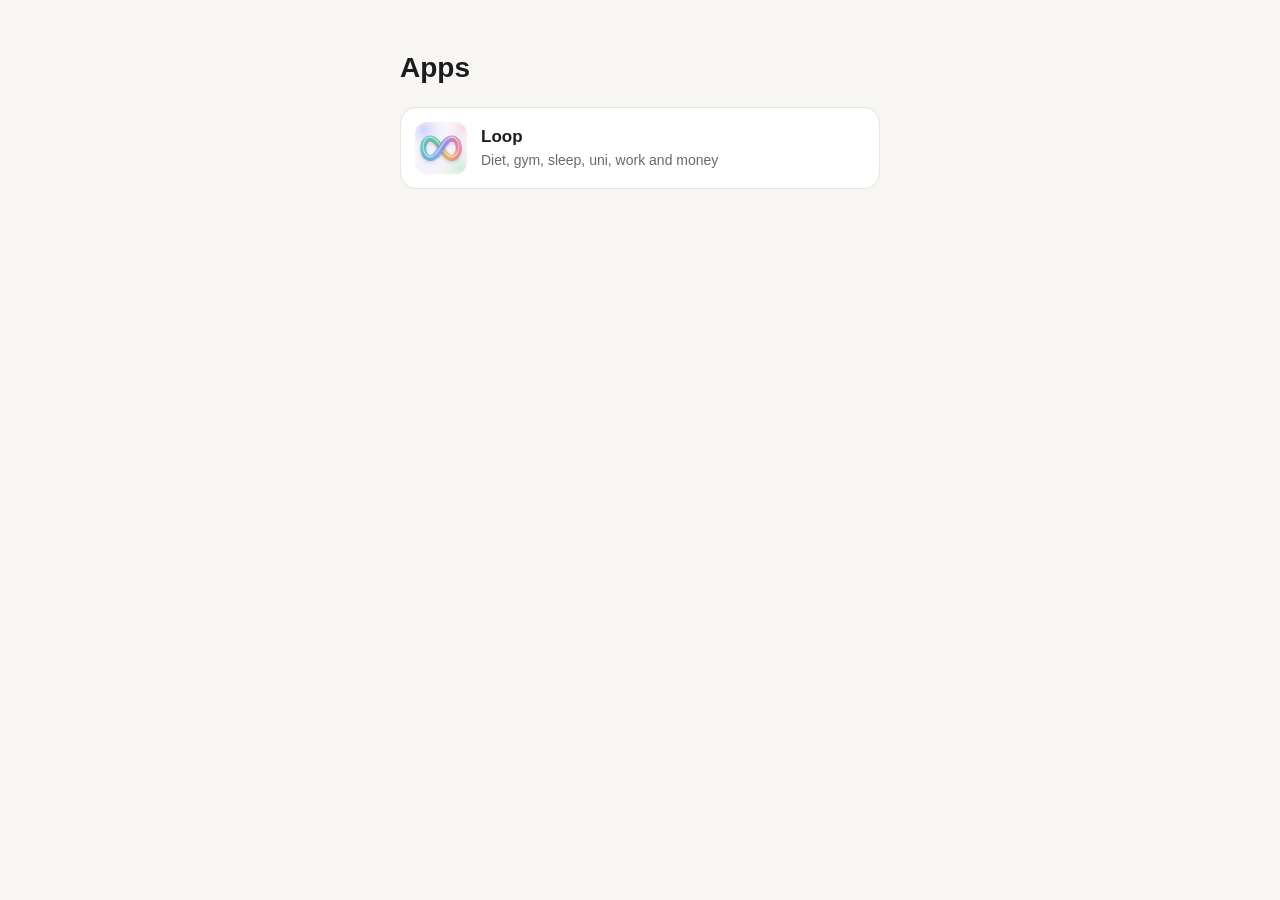
==== commit 37143c85: "Loop moves into loops/, and the site root becomes an app launcher WebApp now holds several apps, eac" ====
--- a/index.html
+++ b/index.html
@@ -2,53 +2,34 @@
 <html lang="en">
 <head>
 <meta charset="utf-8">
-<meta name="viewport" content="width=device-width, initial-scale=1, viewport-fit=cover">
+<meta name="viewport" content="width=device-width, initial-scale=1">
+<meta name="color-scheme" content="light dark">
 <meta name="theme-color" content="#f8f6f2" media="(prefers-color-scheme: light)">
 <meta name="theme-color" content="#121113" media="(prefers-color-scheme: dark)">
-<meta name="apple-mobile-web-app-capable" content="yes">
-<meta name="mobile-web-app-capable" content="yes">
-<meta name="apple-mobile-web-app-status-bar-style" content="default">
-<meta name="apple-mobile-web-app-title" content="Loop">
-<!-- No phone-number or date links in the numbers: "2,928" is a calorie count, not a number to call. -->
-<meta name="format-detection" content="telephone=no, date=no, address=no, email=no">
-<meta name="color-scheme" content="light dark">
-<!-- Launch screens, so opening from the Home Screen shows Loop instead of a blank white page. -->
-<link rel="apple-touch-startup-image" href="icons/splash-1320x2868.png" media="(device-width: 440px) and (device-height: 956px) and (-webkit-device-pixel-ratio: 3) and (orientation: portrait)">
-<link rel="apple-touch-startup-image" href="icons/splash-1290x2796.png" media="(device-width: 430px) and (device-height: 932px) and (-webkit-device-pixel-ratio: 3) and (orientation: portrait)">
-<link rel="apple-touch-startup-image" href="icons/splash-1206x2622.png" media="(device-width: 402px) and (device-height: 874px) and (-webkit-device-pixel-ratio: 3) and (orientation: portrait)">
-<link rel="apple-touch-startup-image" href="icons/splash-1179x2556.png" media="(device-width: 393px) and (device-height: 852px) and (-webkit-device-pixel-ratio: 3) and (orientation: portrait)">
-<link rel="apple-touch-startup-image" href="icons/splash-1170x2532.png" media="(device-width: 390px) and (device-height: 844px) and (-webkit-device-pixel-ratio: 3) and (orientation: portrait)">
-<meta name="description" content="Loop: my personal life manager for diet, gym, sleep, uni, work and money.">
-<link rel="manifest" href="manifest.webmanifest">
-<link rel="apple-touch-icon" href="icons/apple-touch-icon.png">
-<link rel="icon" type="image/png" href="icons/icon-192.png">
-<link rel="stylesheet" href="css/app.css">
-<!-- Appearance before the first paint: the choice lives in IndexedDB, which
-     can only be read asynchronously, so it is mirrored into localStorage.
-     Without this a pinned Light or Dark flashes the other one on launch. -->
-<script>try{var t=localStorage.getItem('loop-theme');if(t==='light'||t==='dark')document.documentElement.dataset.theme=t;}catch(e){}</script>
-<title>Loop</title>
+<title>Apps</title>
+<style>
+  :root { --bg: #f8f6f2; --card: #fff; --ink: #1c1b1f; --muted: #6b6870; --line: #e7e3dc; }
+  @media (prefers-color-scheme: dark) { :root { --bg: #121113; --card: #1d1c1f; --ink: #f2f0ec; --muted: #9a979e; --line: #2c2a2e; } }
+  * { box-sizing: border-box; }
+  body { margin: 0; padding: 48px 20px; background: var(--bg); color: var(--ink); font: 16px/1.4 -apple-system, BlinkMacSystemFont, "Segoe UI", Roboto, sans-serif; }
+  main { max-width: 480px; margin: 0 auto; }
+  h1 { font-size: 28px; margin: 0 0 20px; }
+  ul { list-style: none; margin: 0; padding: 0; display: grid; gap: 12px; }
+  a { display: flex; align-items: center; gap: 14px; padding: 14px; border: 1px solid var(--line); border-radius: 16px; background: var(--card); color: inherit; text-decoration: none; }
+  img { width: 52px; height: 52px; border-radius: 12px; flex: none; }
+  b { display: block; font-size: 17px; }
+  span { color: var(--muted); font-size: 14px; }
+</style>
 </head>
 <body>
-<div class="wallpaper"><div class="blob b1"></div><div class="blob b2"></div><div class="blob b3"></div></div>
-
-<div class="topbar" id="topbar"><span id="topbar-title">Today</span></div>
-
-<main id="main"></main>
-
-<nav class="tabbar glass" aria-label="Tabs">
-  <span class="tab-ind" id="tab-ind"></span>
-  <button class="tab" data-act="nav" data-to="today"><i data-icon="grid"></i>Today</button>
-  <button class="tab" data-act="nav" data-to="health"><i data-icon="heart"></i>Health</button>
-  <button class="tab ask" data-act="nav" data-to="ask" aria-label="Ask Loop"><div class="orb"><i data-icon="sparkle"></i></div></button>
-  <button class="tab" data-act="nav" data-to="plan"><i data-icon="calendar"></i>Plan</button>
-  <button class="tab" data-act="nav" data-to="money"><i data-icon="wallet"></i>Money</button>
-</nav>
-
-<div id="sheet"></div>
-<div id="toast" class="toast glass" role="status" aria-live="polite"></div>
-<input type="file" id="restore-input" accept="application/json,.json" hidden>
-
-<script type="module" src="js/app.js"></script>
+<main>
+  <h1>Apps</h1>
+  <ul>
+    <li><a href="loops/"><img src="loops/icons/icon-192.png" alt=""><div><b>Loop</b><span>Diet, gym, sleep, uni, work and money</span></div></a></li>
+    <!-- Add each new app here: <li><a href="folder/">…</a></li> -->
+  </ul>
+</main>
+<!-- Loop used to live at this address. Remove its old service worker here so it can't keep serving the old copy offline. -->
+<script>navigator.serviceWorker?.getRegistrations().then(rs => rs.forEach(r => { if (new URL(r.scope).pathname === location.pathname.replace(/[^/]*$/, '')) r.unregister(); })).catch(() => {});</script>
 </body>
 </html>
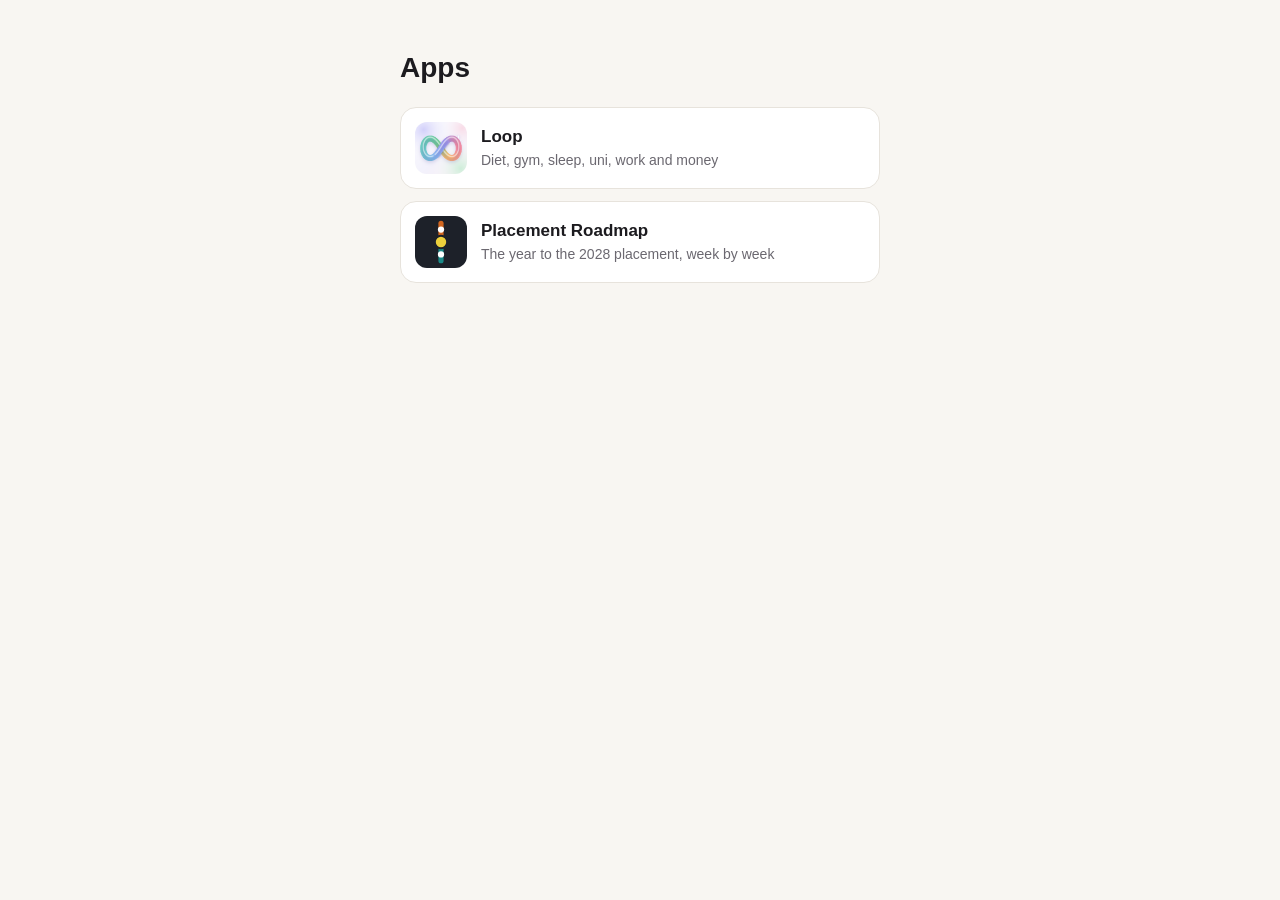
==== commit 46f8fed1: "The launcher lists the Placement Roadmap The roadmap was live at /WebApp/roadmap/ but had no card on" ====
--- a/index.html
+++ b/index.html
@@ -26,6 +26,7 @@
   <h1>Apps</h1>
   <ul>
     <li><a href="loops/"><img src="loops/icons/icon-192.png" alt=""><div><b>Loop</b><span>Diet, gym, sleep, uni, work and money</span></div></a></li>
+    <li><a href="roadmap/"><img src="roadmap/icon.svg" alt=""><div><b>Placement Roadmap</b><span>The year to the 2028 placement, week by week</span></div></a></li>
     <!-- Add each new app here: <li><a href="folder/">…</a></li> -->
   </ul>
 </main>
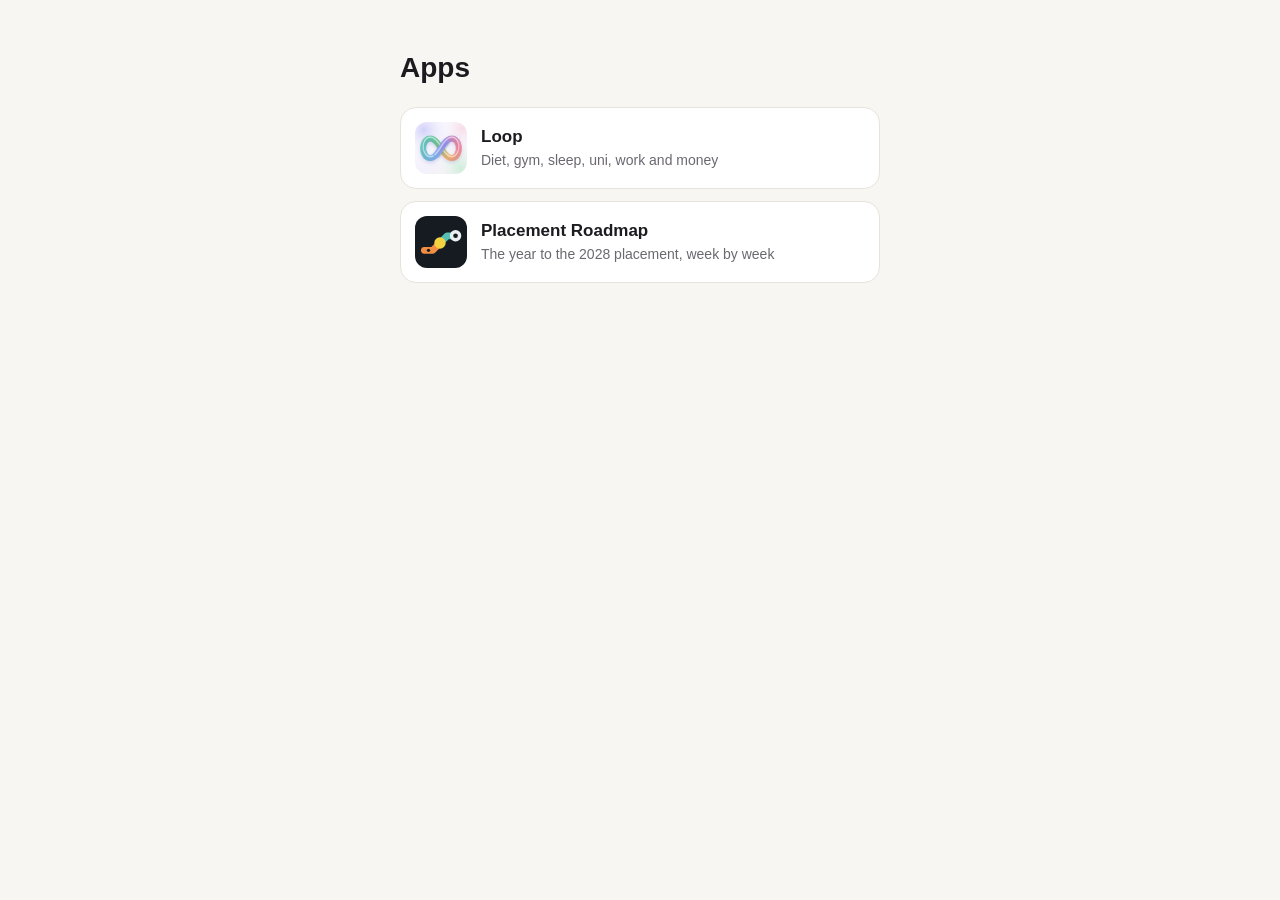
==== commit 82888d5a: "Placement Roadmap gets a proper Home Screen icon iPhones ignore SVG icons, so the roadmap had nothin" ====
--- a/index.html
+++ b/index.html
@@ -26,7 +26,7 @@
   <h1>Apps</h1>
   <ul>
     <li><a href="loops/"><img src="loops/icons/icon-192.png" alt=""><div><b>Loop</b><span>Diet, gym, sleep, uni, work and money</span></div></a></li>
-    <li><a href="roadmap/"><img src="roadmap/icon.svg" alt=""><div><b>Placement Roadmap</b><span>The year to the 2028 placement, week by week</span></div></a></li>
+    <li><a href="roadmap/"><img src="roadmap/icons/icon.svg" alt=""><div><b>Placement Roadmap</b><span>The year to the 2028 placement, week by week</span></div></a></li>
     <!-- Add each new app here: <li><a href="folder/">…</a></li> -->
   </ul>
 </main>
